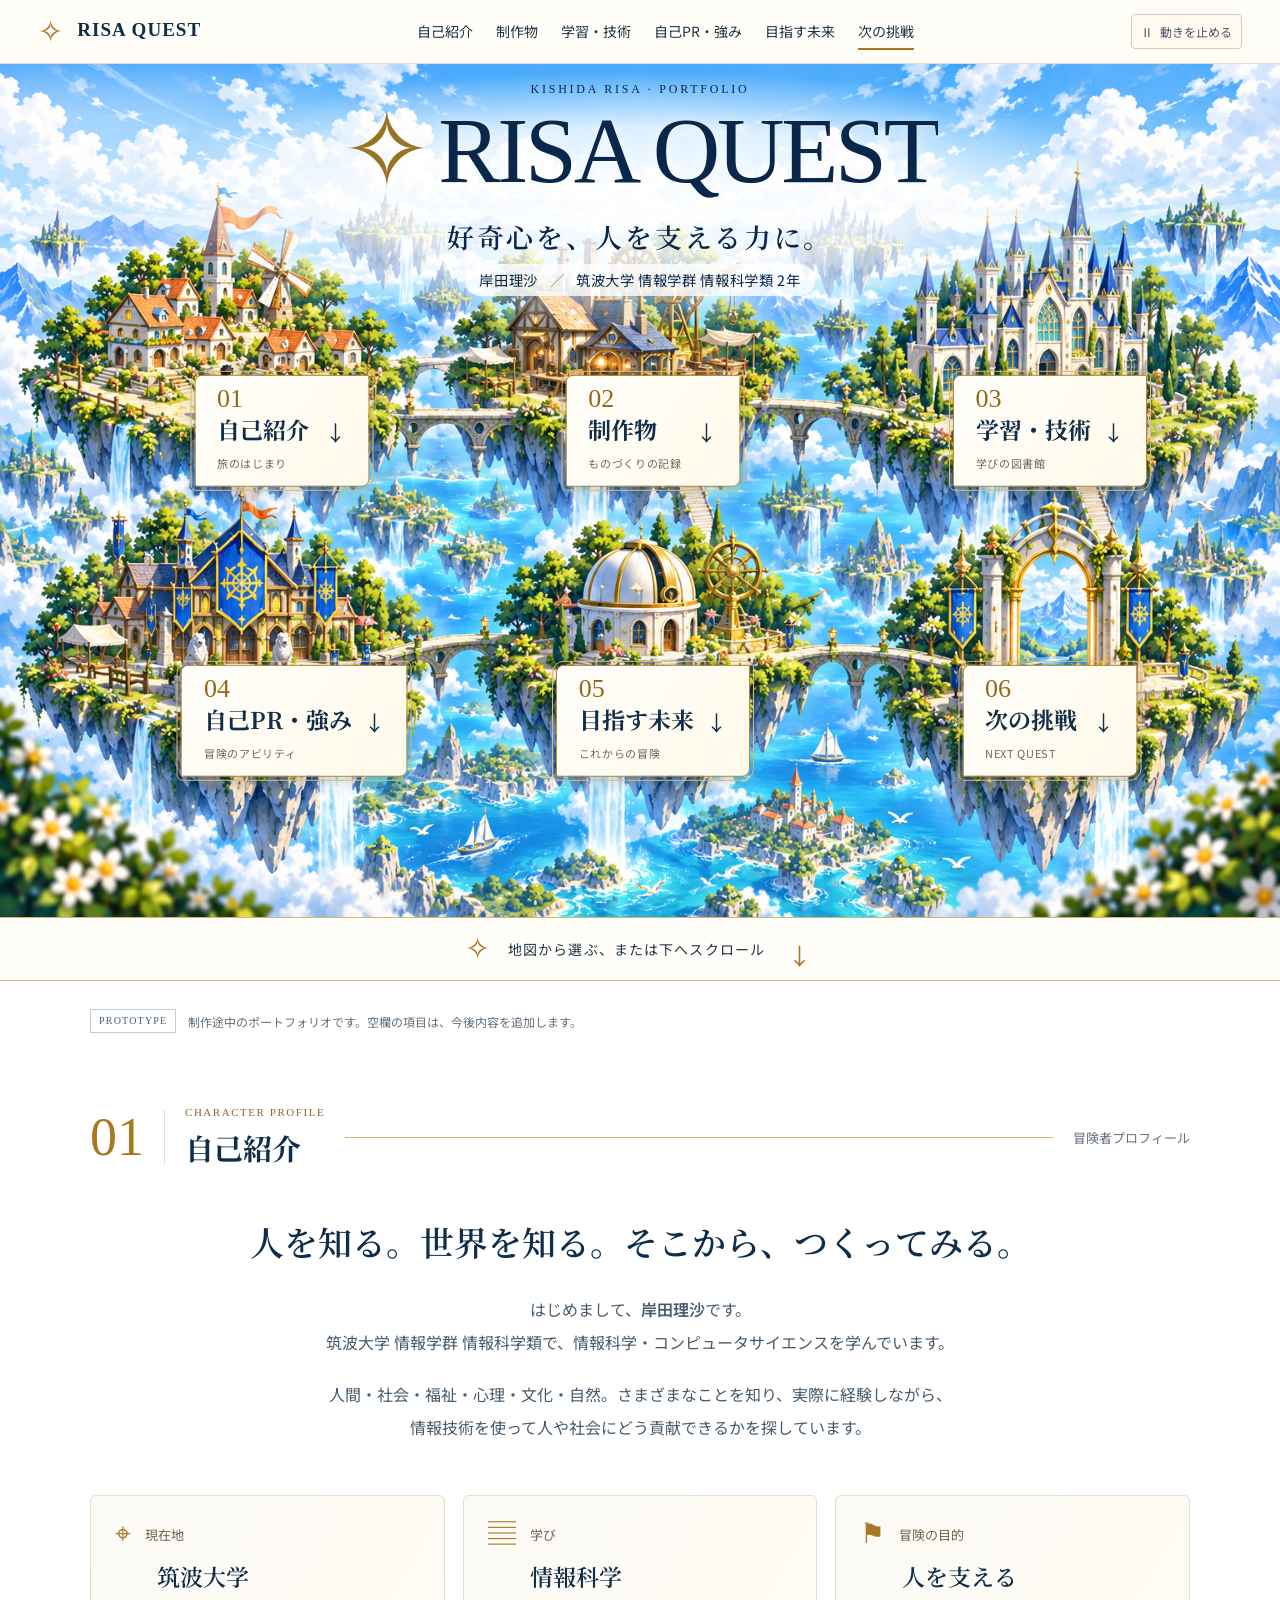
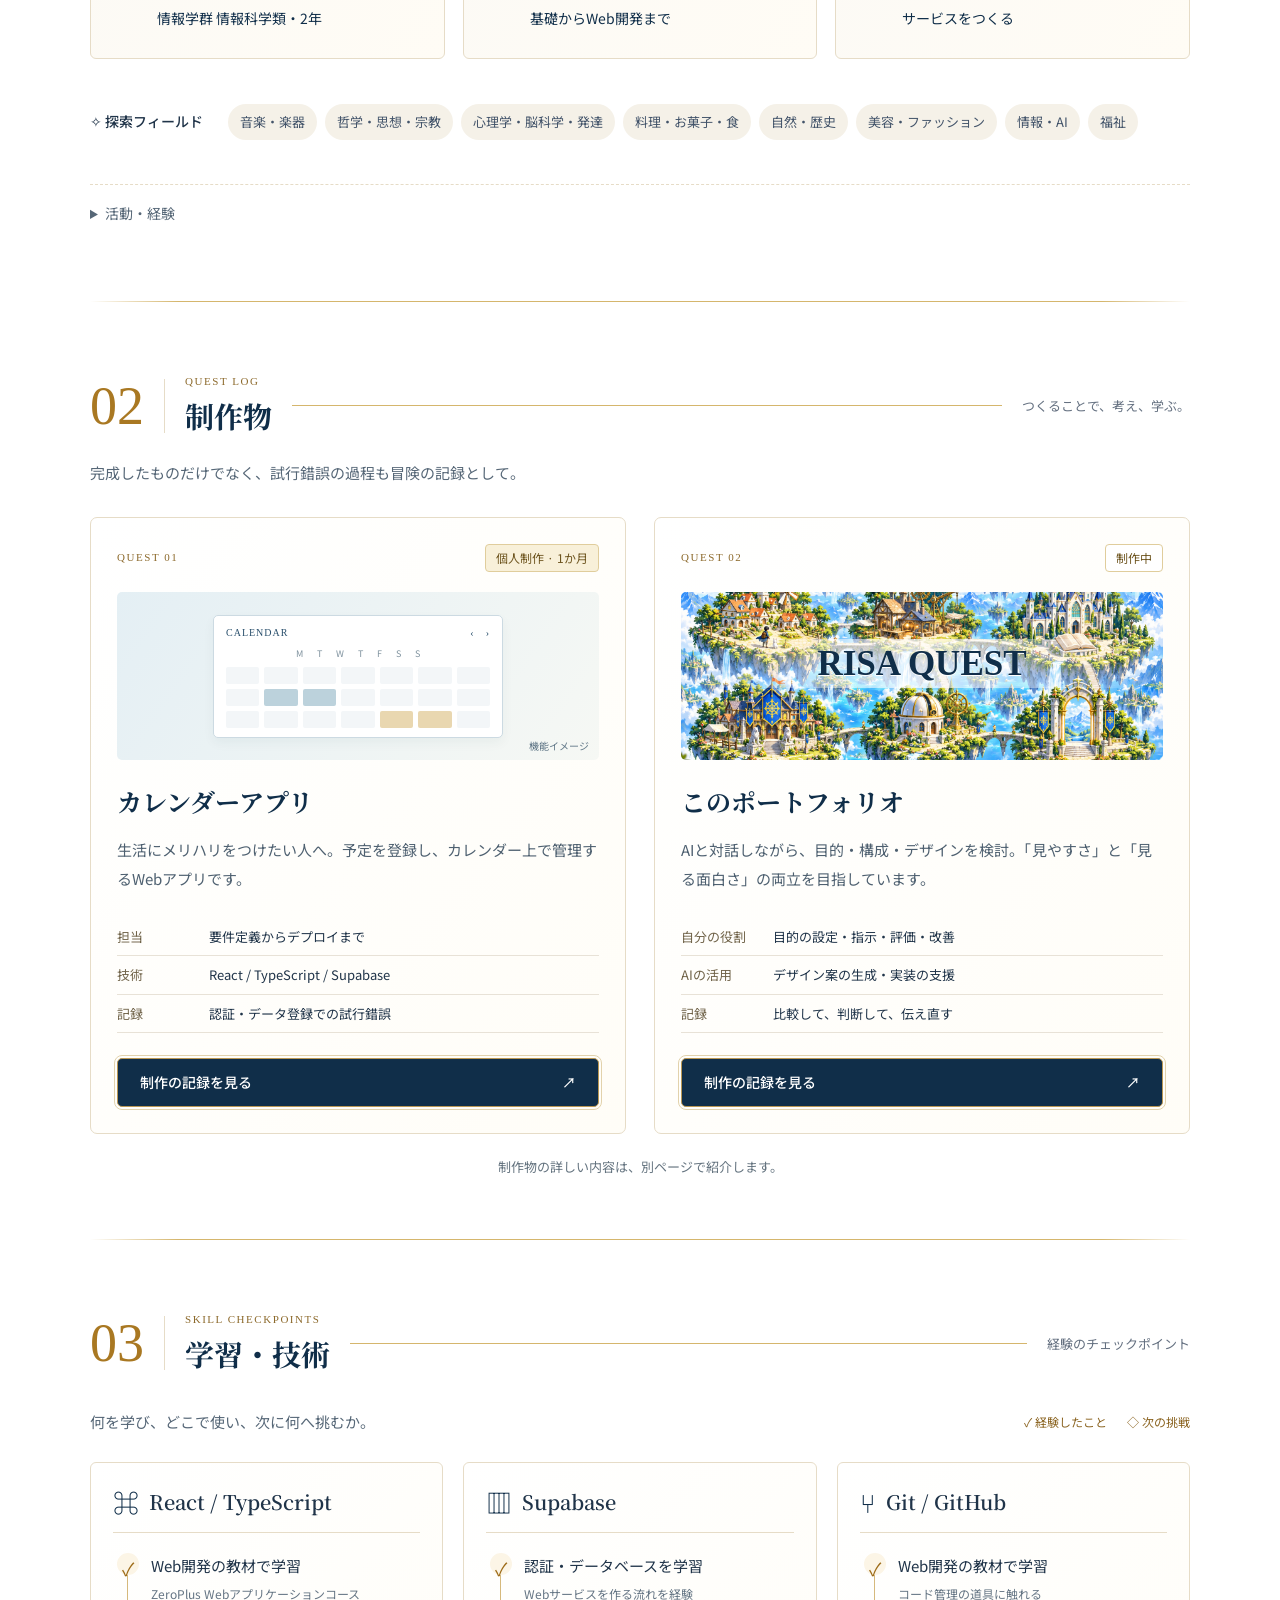
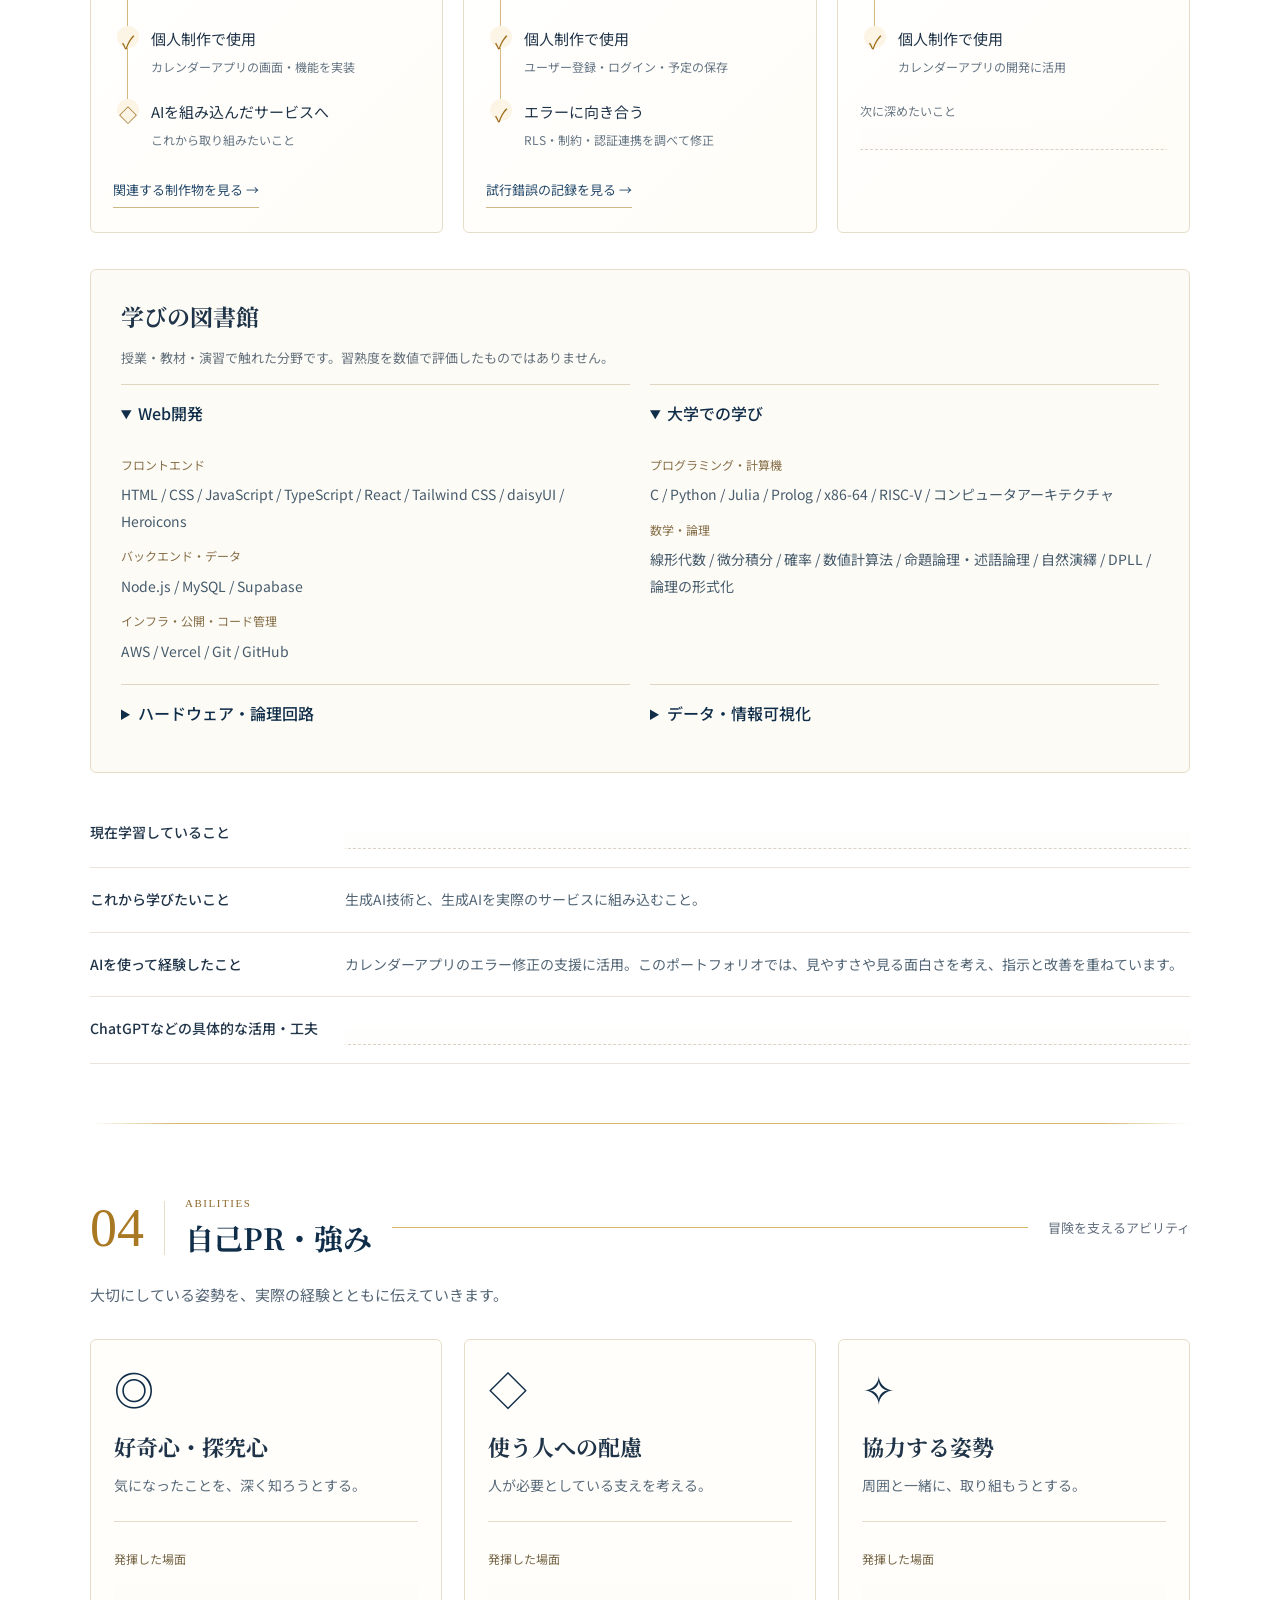
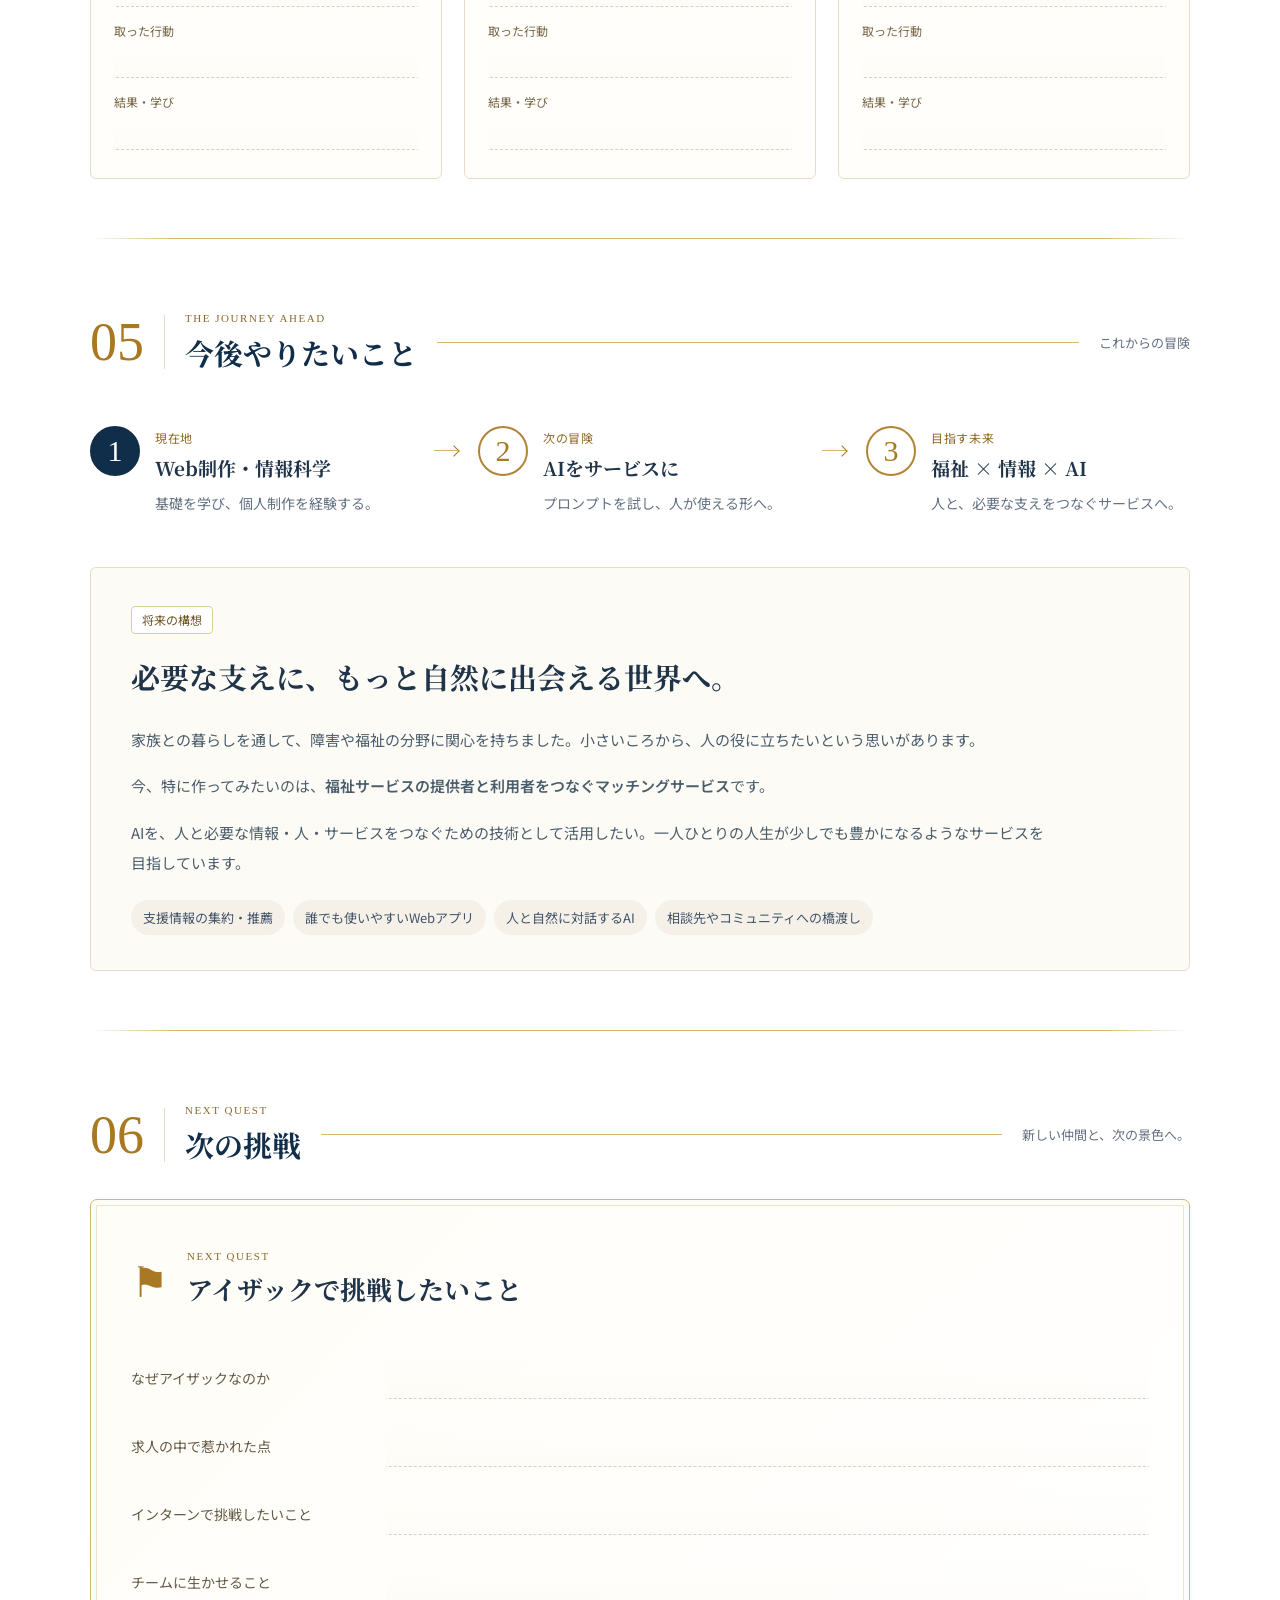
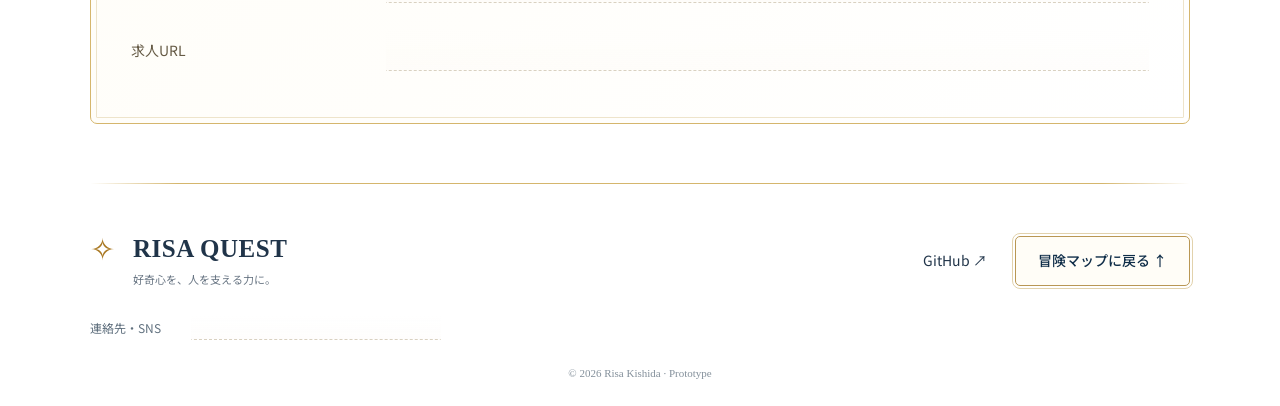
==== index.html @ e8aea366 "Build RISA QUEST portfolio prototype" ====
<!doctype html><html lang="ja"><head><meta charset="utf-8"><meta name="viewport" content="width=device-width,initial-scale=1"><title>岸田理沙 — 好奇心を、人を支える力に。 | RISA QUEST</title><meta name="description" content="筑波大学情報学群情報科学類2年・岸田理沙の制作と学びの記録。好奇心を、人を支える力に。"><meta name="theme-color" content="#102e49"><meta property="og:title" content="岸田理沙 — 好奇心を、人を支える力に。 | RISA QUEST"><meta property="og:description" content="筑波大学で情報科学を学ぶ岸田理沙のポートフォリオ。福祉 × 情報 × AIの未来へ。"><meta property="og:type" content="website"><link rel="icon" href="data:image/svg+xml,%3Csvg xmlns='http://www.w3.org/2000/svg' viewBox='0 0 40 40'%3E%3Crect width='40' height='40' rx='9' fill='%23102e49'/%3E%3Cpath d='M20 3 24 16 37 20 24 24 20 37 16 24 3 20 16 16Z' fill='%23dfb965'/%3E%3C/svg%3E"><link rel="preload" as="image" href="adventure-map.png" fetchpriority="high"><link rel="stylesheet" href="style.css"><script src="script.js" defer></script></head><body><a class="skip-link" href="#about">本文へスキップ</a><header class="site-header"><a class="small-brand" href="#top"><span aria-hidden="true">✧</span> RISA QUEST</a><nav class="desktop-nav" aria-label="セクション"><a href="#about">自己紹介</a><a href="#works">制作物</a><a href="#skills">学習・技術</a><a href="#strengths">自己PR・強み</a><a href="#future">目指す未来</a><a href="#next">次の挑戦</a></nav><div class="header-actions"><button class="motion-toggle" type="button" aria-pressed="false" aria-label="アニメーションを停止する"><span aria-hidden="true">Ⅱ</span><span class="motion-label">動きを止める</span></button><button class="menu-toggle" type="button" aria-expanded="false" aria-controls="mobile-nav">メニュー ☰</button></div><nav id="mobile-nav" class="mobile-nav" aria-label="モバイルナビゲーション" hidden><a href="#about">自己紹介</a><a href="#works">制作物</a><a href="#skills">学習・技術</a><a href="#strengths">自己PR・強み</a><a href="#future">目指す未来</a><a href="#next">次の挑戦</a></nav></header><main><section class="map-hero" id="top" aria-labelledby="site-title"><div class="world-scene"><img class="map-image" src="adventure-map.png" width="1536" height="1024" alt="村、工房、図書館、ギルド、天文台、未来への門を橋がつなぐ昼の冒険マップ" fetchpriority="high"><div class="sky-motion" aria-hidden="true"><span></span><span></span></div><div class="water-effects" aria-hidden="true"><i class="water water-1"></i><i class="water water-2"></i><i class="water water-3"></i><i class="water water-4"></i><i class="water water-5"></i><i class="water water-6"></i></div><div class="hero-title"><p class="hero-kicker">KISHIDA RISA · PORTFOLIO</p><h1 id="site-title"><span class="logo-compass" aria-hidden="true">✧</span><span class="logo-word">RISA QUEST</span></h1><p class="tagline">好奇心を、人を支える力に。</p><p class="hero-profile">岸田理沙 <span>／</span> 筑波大学 情報学群 情報科学類 2年</p></div><nav class="map-destinations" aria-label="冒険マップ：各地点から同じページ内の紹介へ移動"><a class="destination destination-1" href="#about"><span class="destination-number">01</span><span class="destination-title">自己紹介</span><span class="destination-arrow" aria-hidden="true">↓</span><span class="destination-sub">旅のはじまり</span></a><a class="destination destination-2" href="#works"><span class="destination-number">02</span><span class="destination-title">制作物</span><span class="destination-arrow" aria-hidden="true">↓</span><span class="destination-sub">ものづくりの記録</span></a><a class="destination destination-3" href="#skills"><span class="destination-number">03</span><span class="destination-title">学習・技術</span><span class="destination-arrow" aria-hidden="true">↓</span><span class="destination-sub">学びの図書館</span></a><a class="destination destination-4" href="#strengths"><span class="destination-number">04</span><span class="destination-title">自己PR・強み</span><span class="destination-arrow" aria-hidden="true">↓</span><span class="destination-sub">冒険のアビリティ</span></a><a class="destination destination-5" href="#future"><span class="destination-number">05</span><span class="destination-title">目指す未来</span><span class="destination-arrow" aria-hidden="true">↓</span><span class="destination-sub">これからの冒険</span></a><a class="destination destination-6" href="#next"><span class="destination-number">06</span><span class="destination-title">次の挑戦</span><span class="destination-arrow" aria-hidden="true">↓</span><span class="destination-sub">NEXT QUEST</span></a></nav></div><div class="map-caption"><span aria-hidden="true">✧</span><p>地図から選ぶ、または下へスクロール</p><a href="#about" aria-label="自己紹介へ">↓</a></div></section><div class="draft-note"><span>PROTOTYPE</span>制作途中のポートフォリオです。空欄の項目は、今後内容を追加します。</div><section class="chapter" id="about" aria-labelledby="about-title"><div class="chapter-heading reveal"><span class="chapter-number">01</span><div><p class="eyebrow">CHARACTER PROFILE</p><h2 id="about-title">自己紹介</h2></div><span class="chapter-subtitle">冒険者プロフィール</span></div><div class="profile-intro reveal"><p class="section-lead">人を知る。世界を知る。<br class="mobile-break">そこから、つくってみる。</p><p>はじめまして、<strong>岸田理沙</strong>です。<br>筑波大学 情報学群 情報科学類で、情報科学・コンピュータサイエンスを学んでいます。</p><p>人間・社会・福祉・心理・文化・自然。さまざまなことを知り、実際に経験しながら、<br class="desktop-break">情報技術を使って人や社会にどう貢献できるかを探しています。</p></div><dl class="profile-stats stagger"><div class="reveal"><dt><span aria-hidden="true">⌖</span>現在地</dt><dd>筑波大学<br><small>情報学群 情報科学類・2年</small></dd></div><div class="reveal"><dt><span aria-hidden="true">▤</span>学び</dt><dd>情報科学<br><small>基礎からWeb開発まで</small></dd></div><div class="reveal"><dt><span aria-hidden="true">⚑</span>冒険の目的</dt><dd>人を支える<br><small>サービスをつくる</small></dd></div></dl><div class="interest-field reveal"><h3>✧ 探索フィールド</h3><div class="tags"><span>音楽・楽器</span><span>哲学・思想・宗教</span><span>心理学・脳科学・発達</span><span>料理・お菓子・食</span><span>自然・歴史</span><span>美容・ファッション</span><span>情報・AI</span><span>福祉</span></div></div><details class="additional-fields reveal"><summary>活動・経験</summary><div class="blank " role="note" aria-label="活動・経験：未記入"></div></details></section><section class="chapter" id="works" aria-labelledby="works-title"><div class="chapter-heading reveal"><span class="chapter-number">02</span><div><p class="eyebrow">QUEST LOG</p><h2 id="works-title">制作物</h2></div><span class="chapter-subtitle">つくることで、考え、学ぶ。</span></div><p class="chapter-description reveal">完成したものだけでなく、試行錯誤の過程も冒険の記録として。</p><div class="project-grid stagger"><article class="quest-card reveal"><div class="quest-card-top"><span class="eyebrow">QUEST 01</span><span class="badge">個人制作 · 1か月</span></div><div class="project-visual calendar-visual" aria-label="カレンダー機能のイメージ。実際の画面ではありません"><div class="calendar-mini" aria-hidden="true"><div class="calendar-mini-head"><span>CALENDAR</span><span>‹　›</span></div><div class="calendar-days">M　 T　 W　 T　 F　 S　 S</div><div class="calendar-grid"><i class=""></i><i class=""></i><i class=""></i><i class=""></i><i class=""></i><i class=""></i><i class=""></i><i class=""></i><i class="event"></i><i class="event"></i><i class=""></i><i class=""></i><i class=""></i><i class=""></i><i class=""></i><i class=""></i><i class=""></i><i class=""></i><i class="event"></i><i class="event"></i><i class=""></i></div></div><span class="visual-caption">機能イメージ</span></div><h3>カレンダーアプリ</h3><p>生活にメリハリをつけたい人へ。予定を登録し、カレンダー上で管理するWebアプリです。</p><dl class="project-facts"><div><dt>担当</dt><dd>要件定義からデプロイまで</dd></div><div><dt>技術</dt><dd>React / TypeScript / Supabase</dd></div><div><dt>記録</dt><dd>認証・データ登録での試行錯誤</dd></div></dl><a class="button" href="calendar.html">制作の記録を見る <span>↗</span></a></article><article class="quest-card reveal"><div class="quest-card-top"><span class="eyebrow">QUEST 02</span><span class="badge outline">制作中</span></div><div class="project-visual portfolio-visual"><img src="adventure-map.png" width="1536" height="1024" alt="このポートフォリオの冒険マップ" loading="lazy"><span>RISA QUEST</span></div><h3>このポートフォリオ</h3><p>AIと対話しながら、目的・構成・デザインを検討。「見やすさ」と「見る面白さ」の両立を目指しています。</p><dl class="project-facts"><div><dt>自分の役割</dt><dd>目的の設定・指示・評価・改善</dd></div><div><dt>AIの活用</dt><dd>デザイン案の生成・実装の支援</dd></div><div><dt>記録</dt><dd>比較して、判断して、伝え直す</dd></div></dl><a class="button" href="portfolio.html">制作の記録を見る <span>↗</span></a></article></div><p class="section-note reveal">制作物の詳しい内容は、別ページで紹介します。</p></section><section class="chapter" id="skills" aria-labelledby="skills-title"><div class="chapter-heading reveal"><span class="chapter-number">03</span><div><p class="eyebrow">SKILL CHECKPOINTS</p><h2 id="skills-title">学習・技術</h2></div><span class="chapter-subtitle">経験のチェックポイント</span></div><div class="skill-description reveal"><p>何を学び、どこで使い、次に何へ挑むか。</p><p class="checkpoint-legend"><span>✓ 経験したこと</span><span>◇ 次の挑戦</span></p></div><div class="skill-grid stagger"><article class="skill-card reveal"><div class="skill-card-heading"><span class="skill-emblem" aria-hidden="true">⌘</span><h3>React / TypeScript</h3></div><ol class="checkpoints"><li class="completed"><span class="check-symbol">✓</span><div>Web開発の教材で学習<small>ZeroPlus Webアプリケーションコース</small></div></li><li class="completed"><span class="check-symbol">✓</span><div>個人制作で使用<small>カレンダーアプリの画面・機能を実装</small></div></li><li class="upcoming"><span class="check-symbol">◇</span><div>AIを組み込んだサービスへ<small>これから取り組みたいこと</small></div></li></ol><a class="inline-link" href="calendar.html">関連する制作物を見る →</a></article><article class="skill-card reveal"><div class="skill-card-heading"><span class="skill-emblem" aria-hidden="true">▥</span><h3>Supabase</h3></div><ol class="checkpoints"><li class="completed"><span class="check-symbol">✓</span><div>認証・データベースを学習<small>Webサービスを作る流れを経験</small></div></li><li class="completed"><span class="check-symbol">✓</span><div>個人制作で使用<small>ユーザー登録・ログイン・予定の保存</small></div></li><li class="completed"><span class="check-symbol">✓</span><div>エラーに向き合う<small>RLS・制約・認証連携を調べて修正</small></div></li></ol><a class="inline-link" href="calendar.html#troubleshooting">試行錯誤の記録を見る →</a></article><article class="skill-card reveal"><div class="skill-card-heading"><span class="skill-emblem" aria-hidden="true">⑂</span><h3>Git / GitHub</h3></div><ol class="checkpoints"><li class="completed"><span class="check-symbol">✓</span><div>Web開発の教材で学習<small>コード管理の道具に触れる</small></div></li><li class="completed"><span class="check-symbol">✓</span><div>個人制作で使用<small>カレンダーアプリの開発に活用</small></div></li></ol><dl class="compact-empty"><div><dt>次に深めたいこと</dt><dd><div class="blank " role="note" aria-label="次に深めたいこと：未記入"></div></dd></div></dl></article></div><div class="learning-catalog reveal"><h3>学びの図書館</h3><p>授業・教材・演習で触れた分野です。習熟度を数値で評価したものではありません。</p><div class="catalog-grid"><details open><summary>Web開発</summary><dl><dt>フロントエンド</dt><dd>HTML / CSS / JavaScript / TypeScript / React / Tailwind CSS / daisyUI / Heroicons</dd><dt>バックエンド・データ</dt><dd>Node.js / MySQL / Supabase</dd><dt>インフラ・公開・コード管理</dt><dd>AWS / Vercel / Git / GitHub</dd></dl></details><details open><summary>大学での学び</summary><dl><dt>プログラミング・計算機</dt><dd>C / Python / Julia / Prolog / x86-64 / RISC-V / コンピュータアーキテクチャ</dd><dt>数学・論理</dt><dd>線形代数 / 微分積分 / 確率 / 数値計算法 / 命題論理・述語論理 / 自然演繹 / DPLL / 論理の形式化</dd></dl></details><details><summary>ハードウェア・論理回路</summary><p>Vivado・Verilog HDLを使い、全加算器、Dフリップフロップ、シフトレジスタ、チャタリング検出、7セグメントディスプレイ、センサデータ表示などを学習。RISC-V・Verilatorの演習にも取り組みました。</p></details><details><summary>データ・情報可視化</summary><p>データの尺度水準、多変量データの可視化、グラフや図による情報表現を学びました。</p></details></div></div><div class="learning-now reveal"><dl><div><dt>現在学習していること</dt><dd><div class="blank " role="note" aria-label="現在学習していること：未記入"></div></dd></div><div><dt>これから学びたいこと</dt><dd>生成AI技術と、生成AIを実際のサービスに組み込むこと。</dd></div><div><dt>AIを使って経験したこと</dt><dd>カレンダーアプリのエラー修正の支援に活用。このポートフォリオでは、見やすさや見る面白さを考え、指示と改善を重ねています。</dd></div><div><dt>ChatGPTなどの具体的な活用・工夫</dt><dd><div class="blank " role="note" aria-label="ChatGPTなどの具体的な活用・工夫：未記入"></div></dd></div></dl></div></section><section class="chapter" id="strengths" aria-labelledby="strengths-title"><div class="chapter-heading reveal"><span class="chapter-number">04</span><div><p class="eyebrow">ABILITIES</p><h2 id="strengths-title">自己PR・強み</h2></div><span class="chapter-subtitle">冒険を支えるアビリティ</span></div><p class="chapter-description reveal">大切にしている姿勢を、実際の経験とともに伝えていきます。</p><div class="ability-grid stagger"><article class="ability-card reveal"><span class="ability-icon" aria-hidden="true">◎</span><h3>好奇心・探究心</h3><p>気になったことを、深く知ろうとする。</p><dl class="evidence-fields"><div><dt>発揮した場面</dt><dd><div class="blank " role="note" aria-label="発揮した場面：未記入"></div></dd></div><div><dt>取った行動</dt><dd><div class="blank " role="note" aria-label="取った行動：未記入"></div></dd></div><div><dt>結果・学び</dt><dd><div class="blank " role="note" aria-label="結果・学び：未記入"></div></dd></div></dl></article><article class="ability-card reveal"><span class="ability-icon" aria-hidden="true">◇</span><h3>使う人への配慮</h3><p>人が必要としている支えを考える。</p><dl class="evidence-fields"><div><dt>発揮した場面</dt><dd><div class="blank " role="note" aria-label="発揮した場面：未記入"></div></dd></div><div><dt>取った行動</dt><dd><div class="blank " role="note" aria-label="取った行動：未記入"></div></dd></div><div><dt>結果・学び</dt><dd><div class="blank " role="note" aria-label="結果・学び：未記入"></div></dd></div></dl></article><article class="ability-card reveal"><span class="ability-icon" aria-hidden="true">✧</span><h3>協力する姿勢</h3><p>周囲と一緒に、取り組もうとする。</p><dl class="evidence-fields"><div><dt>発揮した場面</dt><dd><div class="blank " role="note" aria-label="発揮した場面：未記入"></div></dd></div><div><dt>取った行動</dt><dd><div class="blank " role="note" aria-label="取った行動：未記入"></div></dd></div><div><dt>結果・学び</dt><dd><div class="blank " role="note" aria-label="結果・学び：未記入"></div></dd></div></dl></article></div></section><section class="chapter" id="future" aria-labelledby="future-title"><div class="chapter-heading reveal"><span class="chapter-number">05</span><div><p class="eyebrow">THE JOURNEY AHEAD</p><h2 id="future-title">今後やりたいこと</h2></div><span class="chapter-subtitle">これからの冒険</span></div><div class="journey-route reveal"><article><span class="route-marker current">1</span><div><p class="route-label">現在地</p><h3>Web制作・情報科学</h3><p>基礎を学び、個人制作を経験する。</p></div></article><span class="route-connector" aria-hidden="true"></span><article><span class="route-marker ">2</span><div><p class="route-label">次の冒険</p><h3>AIをサービスに</h3><p>プロンプトを試し、人が使える形へ。</p></div></article><span class="route-connector" aria-hidden="true"></span><article><span class="route-marker ">3</span><div><p class="route-label">目指す未来</p><h3>福祉 × 情報 × AI</h3><p>人と、必要な支えをつなぐサービスへ。</p></div></article></div><div class="future-message reveal"><span class="badge outline">将来の構想</span><h3>必要な支えに、<br class="mobile-break">もっと自然に出会える世界へ。</h3><p>家族との暮らしを通して、障害や福祉の分野に関心を持ちました。小さいころから、人の役に立ちたいという思いがあります。</p><p>今、特に作ってみたいのは、<strong>福祉サービスの提供者と利用者をつなぐマッチングサービス</strong>です。</p><p>AIを、人と必要な情報・人・サービスをつなぐための技術として活用したい。一人ひとりの人生が少しでも豊かになるようなサービスを目指しています。</p><div class="tags"><span>支援情報の集約・推薦</span><span>誰でも使いやすいWebアプリ</span><span>人と自然に対話するAI</span><span>相談先やコミュニティへの橋渡し</span></div></div></section><section class="chapter" id="next" aria-labelledby="next-title"><div class="chapter-heading reveal"><span class="chapter-number">06</span><div><p class="eyebrow">NEXT QUEST</p><h2 id="next-title">次の挑戦</h2></div><span class="chapter-subtitle">新しい仲間と、次の景色へ。</span></div><div class="quest-letter reveal"><div class="quest-letter-head"><span aria-hidden="true">⚑</span><div><p class="eyebrow">NEXT QUEST</p><h3>アイザックで挑戦したいこと</h3></div></div><dl class="quest-fields"><div><dt>なぜアイザックなのか</dt><dd><div class="blank " role="note" aria-label="なぜアイザックなのか：未記入"></div></dd></div><div><dt>求人の中で惹かれた点</dt><dd><div class="blank " role="note" aria-label="求人の中で惹かれた点：未記入"></div></dd></div><div><dt>インターンで挑戦したいこと</dt><dd><div class="blank " role="note" aria-label="インターンで挑戦したいこと：未記入"></div></dd></div><div><dt>チームに生かせること</dt><dd><div class="blank " role="note" aria-label="チームに生かせること：未記入"></div></dd></div><div><dt>求人URL</dt><dd><div class="blank " role="note" aria-label="求人URL：未記入"></div></dd></div></dl></div></section></main><footer class="site-footer"><div class="footer-brand"><span aria-hidden="true">✧</span><strong>RISA QUEST</strong><p>好奇心を、人を支える力に。</p></div><div class="footer-links"><a href="https://github.com/risa-zp" target="_blank" rel="noopener noreferrer">GitHub ↗</a><a class="button light" href="#top">冒険マップに戻る ↑</a></div><dl class="footer-contact"><div><dt>連絡先・SNS</dt><dd><div class="blank " role="note" aria-label="連絡先・SNS：未記入"></div></dd></div></dl><p class="copyright">© 2026 Risa Kishida · Prototype</p></footer><a class="back-map" href="#top" aria-label="冒険マップに戻る"><span aria-hidden="true">✧</span>MAP ↑</a></body></html>
---- style.css ----
@import url('https://fonts.googleapis.com/css2?family=Noto+Sans+JP:wght@400;500;600;700&family=Noto+Serif+JP:wght@500;600;700&display=swap');
:root{--navy:#102e49;--gold:#a97822;--gold-light:#d5b66d;--paper:#fffdf7;--ink:#203449;--muted:#566777;--line:#e6dcc7;--serif:'Noto Serif JP','Yu Mincho',serif;--sans:'Noto Sans JP','Yu Gothic',sans-serif}*{box-sizing:border-box}html{scroll-behavior:smooth;scroll-padding-top:90px}body{margin:0;background:#fff;color:var(--ink);font:16px/1.95 var(--sans);overflow-wrap:anywhere}a{color:inherit;text-decoration:none}button{font:inherit;cursor:pointer}a,button{-webkit-tap-highlight-color:transparent}a:focus-visible,button:focus-visible,summary:focus-visible{outline:3px solid #c58018;outline-offset:5px}h1,h2,h3,h4,p,dl{margin-top:0}h1,h2,h3{font-family:var(--serif);line-height:1.5}p{margin-bottom:1.1em}img{display:block;max-width:100%}strong{font-weight:600}.skip-link{position:fixed;top:-90px;left:12px;z-index:100;background:white;padding:12px;border:1px solid var(--gold)}.skip-link:focus{top:10px}.site-header{position:sticky;top:0;z-index:40;min-height:64px;padding:10px 3%;display:flex;align-items:center;gap:20px;justify-content:space-between;background:#fffdf7f2;border-bottom:1px solid #cbb47b6b;backdrop-filter:blur(12px)}.small-brand{font:600 19px Georgia,serif;letter-spacing:.055em;white-space:nowrap;color:var(--navy)}.small-brand>span{font:30px/1 Georgia,serif;color:var(--gold);vertical-align:middle;margin-right:7px}.desktop-nav{display:flex;gap:23px;font-size:14px;align-items:center}.desktop-nav a{position:relative;padding:5px 0;white-space:nowrap}.desktop-nav a::after{content:'';position:absolute;bottom:0;left:0;right:0;height:2px;background:var(--gold);transform:scaleX(0);transition:transform .25s}.desktop-nav a:hover::after,.desktop-nav a[aria-current=location]::after{transform:scaleX(1)}.header-actions{display:flex;align-items:center;gap:12px}.motion-toggle{border:1px solid #d6cbb6;background:#fffaf0;color:#425469;border-radius:4px;padding:5px 9px;font-size:12px;display:flex;align-items:center;gap:7px;white-space:nowrap}.motion-toggle[aria-pressed=true]{background:#e9edf0}.menu-toggle{display:none}.mobile-nav[hidden]{display:none}.mobile-nav{display:grid;grid-template-columns:1fr 1fr;gap:8px;position:absolute;top:100%;left:0;right:0;background:#fffdf7;padding:20px 5%;border-bottom:1px solid var(--gold-light);box-shadow:0 10px 20px #13293d12}.mobile-nav a{font-size:14px;padding:10px;border:1px solid var(--line)}
.map-hero{background:#d6effb}.world-scene{position:relative;width:100%;max-width:1800px;margin:auto;aspect-ratio:1.5;overflow:hidden;isolation:isolate}.map-image{width:100%;height:100%;object-fit:cover}.hero-title{position:absolute;top:1%;left:10%;right:10%;text-align:center;color:#09274a;z-index:5;background:radial-gradient(ellipse,#ffffffed 10%,#ffffffc2 40%,#ffffff00 72%);padding:8px 0 30px}.hero-kicker{font:12px/1.4 Georgia,serif;letter-spacing:.23em;margin-bottom:0}.hero-title h1{font:500 clamp(45px,7.3vw,124px)/1.03 Georgia,serif;letter-spacing:-.035em;display:flex;justify-content:center;align-items:center;margin:0;text-shadow:0 1px #fff,0 3px 16px #ffffffc9;white-space:nowrap}.logo-word{position:relative;display:inline-block;animation:logo-reveal 1.1s cubic-bezier(.2,.7,.2,1) both}.logo-word::after{content:'';position:absolute;inset:0;background:linear-gradient(100deg,transparent 35%,#ffe7a77a 50%,transparent 65%);mix-blend-mode:overlay;transform:translateX(-130%);animation:logo-glint 1.2s .75s both;pointer-events:none}.logo-compass{font-size:1.15em;line-height:1;color:#987324;margin-right:9px;text-shadow:1px 1px #fff}.tagline{font-family:var(--serif);font-size:clamp(16px,2.1vw,32px);font-weight:600;letter-spacing:.1em;line-height:1.6;margin:10px 0 6px}.hero-profile{font-size:clamp(12px,1.12vw,17px);letter-spacing:.045em;margin:0}.hero-profile>span{color:var(--gold);margin:0 8px}.sky-motion{position:absolute;inset:0 0 78%;pointer-events:none;z-index:1;overflow:hidden}.sky-motion span{position:absolute;left:-30%;width:75%;height:100%;opacity:.3;filter:blur(9px);background:radial-gradient(ellipse at 40% 35%,#fff 0%,#ffffffcf 20%,transparent 62%);animation:cloud-drift 45s linear infinite}.sky-motion span:nth-child(2){animation-duration:65s;animation-delay:-25s;width:85%;opacity:.25;top:10%}.water-effects{position:absolute;inset:0;pointer-events:none;z-index:2}.water{position:absolute;overflow:hidden;mix-blend-mode:screen;opacity:.65;mask-image:linear-gradient(transparent,#000 20%,#000 75%,transparent);filter:blur(1px)}.water::after{content:'';position:absolute;inset:-100% 0;background:repeating-linear-gradient(174deg,transparent 0 11px,#ffffff73 13px,#d6fbff80 16px,transparent 22px);animation:water-flow 2.2s linear infinite}.water-1{left:18%;top:43%;width:2.1%;height:11%}.water-2{left:44.5%;top:43.5%;width:2.6%;height:13%}.water-3{left:77%;top:47%;width:2.5%;height:10%}.water-4{left:24.7%;top:79%;width:2%;height:11%}.water-5{left:46.3%;top:76%;width:2.2%;height:15%}.water-6{left:86.5%;top:81%;width:2%;height:10%}.water:nth-child(even)::after{animation-delay:-1s}.destination{position:absolute;z-index:6;transform:translate(-50%,-50%);background:linear-gradient(125deg,#fffefa,#fff9e9);border:1px solid #b68932;outline:1px solid #dabb76;outline-offset:3px;border-radius:8px 2px 8px 2px;box-shadow:0 5px 18px #102d4033;padding:10px 22px 12px;min-width:175px;display:grid;grid-template-columns:1fr auto;column-gap:12px;color:var(--navy);transition:box-shadow .25s,translate .25s,background .25s}.destination-number{font:26px/1 Georgia,serif;color:#946817;grid-column:1/-1}.destination-title{font-family:var(--serif);font-weight:700;font-size:clamp(17px,1.8vw,28px);line-height:1.5;white-space:nowrap}.destination-arrow{font-size:21px;align-self:center}.destination-sub{grid-column:1/-1;font-size:11px;color:#6f685a;letter-spacing:.06em}.destination:hover,.destination:focus-visible{translate:0 -5px;background:#fff;box-shadow:0 0 0 4px #e7c36c5c,0 10px 26px #132f4359}.destination-1{left:22%;top:43%}.destination-2{left:51%;top:43%}.destination-3{left:82%;top:43%}.destination-4{left:23%;top:77%}.destination-5{left:51%;top:77%}.destination-6{left:82%;top:77%}.map-caption{position:relative;display:flex;align-items:center;justify-content:center;gap:18px;background:#fffdf7;border-top:1px solid var(--gold-light);border-bottom:1px solid var(--gold-light);padding:15px 20px}.map-caption>span{font:30px/1 Georgia,serif;color:var(--gold)}.map-caption p{margin:0;font-size:14px;letter-spacing:.08em}.map-caption a{display:grid;place-items:center;width:32px;height:32px;color:var(--gold);font-size:23px;animation:scroll-hint 2.5s ease-in-out infinite}.draft-note{max-width:1150px;padding:28px 25px 0;margin:auto;color:#61717e;font-size:12px;display:flex;align-items:center;gap:12px}.draft-note>span{font:10px/1.4 Georgia,serif;letter-spacing:.12em;border:1px solid #c6ced2;padding:4px 8px;color:#476073}
.chapter{max-width:1150px;margin:auto;padding:72px 25px 60px;position:relative}.chapter::after{content:'';position:absolute;left:25px;right:25px;bottom:0;height:1px;background:linear-gradient(90deg,transparent,var(--gold-light) 8%,var(--gold-light) 92%,transparent)}.chapter-heading{display:flex;align-items:center;gap:20px;margin-bottom:32px;position:relative}.chapter-heading::after{content:'';height:1px;flex:1;min-width:20px;background:var(--gold-light);transform-origin:left;transition:transform .7s .15s}.chapter-number{font:54px/1 Georgia,serif;color:var(--gold);border-right:1px solid var(--line);padding-right:20px}.eyebrow{font:11px/1.4 Georgia,serif;letter-spacing:.14em;color:#8c692b;margin-bottom:5px}.chapter-heading h2{font-size:29px;margin:0;color:var(--navy);font-weight:700}.chapter-subtitle{font-size:13px;color:#647080;order:3;white-space:nowrap}.chapter-description{font-size:15px;color:var(--muted);margin:-12px 0 30px}.section-lead{font:600 clamp(22px,2.65vw,34px)/1.7 var(--serif);color:var(--navy);margin-bottom:22px}.profile-intro{text-align:center;padding:12px 0 18px}.profile-intro>p:not(.section-lead){font-size:16px;line-height:2.1;color:#465b6d}.profile-stats{display:grid;grid-template-columns:repeat(3,1fr);gap:18px;margin:15px 0 30px}.profile-stats>div{background:linear-gradient(120deg,#fcfaf5,#fffcf5);border:1px solid var(--line);border-radius:6px;padding:24px}.profile-stats dt{font-size:13px;color:#6f664f;display:flex;gap:14px;align-items:center}.profile-stats dt>span{font:28px/1 Georgia,serif;color:var(--gold)}.profile-stats dd{margin:10px 0 0 42px;font:600 23px/1.65 var(--serif);color:var(--navy)}.profile-stats small{font:400 14px/1.7 var(--sans)}.interest-field{display:flex;gap:25px;align-items:flex-start;padding:15px 0}.interest-field h3{font:500 14px/1.8 var(--sans);white-space:nowrap;margin-top:5px}.tags{display:flex;flex-wrap:wrap;gap:8px}.tags span{background:#f5f1e8;padding:5px 12px;border-radius:30px;font-size:13px;color:#43546a}.additional-fields{border-top:1px dashed var(--line);margin-top:20px}.additional-fields summary{padding:15px 0;font-size:14px;cursor:pointer;color:var(--muted)}.blank{min-height:40px;border-bottom:1px dashed #d9d1c1;margin:0;background:linear-gradient(0deg,#faf8f43b,transparent);border-radius:1px}.blank::after{content:'\00a0';visibility:hidden}.project-grid{display:grid;grid-template-columns:1fr 1fr;gap:28px}.quest-card{border:1px solid var(--line);border-radius:7px;padding:26px;background:linear-gradient(130deg,#fff,#fffdf7);display:flex;flex-direction:column;position:relative;overflow:hidden}.quest-card-top{display:flex;align-items:center;justify-content:space-between;gap:10px;margin-bottom:20px}.quest-card-top .eyebrow{margin:0}.badge{display:inline-block;border:1px solid #e0cd9c;color:#6d541e;background:#f8f0d9;border-radius:4px;padding:3px 10px;font-size:12px;line-height:1.7}.badge.outline{background:#fff}.project-visual{height:168px;border-radius:5px;overflow:hidden;position:relative;margin-bottom:23px}.calendar-visual{background:linear-gradient(125deg,#e4eff4,#f6f8f4);display:grid;place-items:center;padding:13px 55px}.calendar-mini{width:100%;max-width:290px;background:white;border:1px solid #ccdae2;border-radius:5px;padding:9px 12px;box-shadow:0 5px 12px #1837480c}.calendar-mini-head{display:flex;justify-content:space-between;font:10px/1.5 Georgia,serif;letter-spacing:.1em;color:#294f6c}.calendar-days{text-align:center;color:#7f929e;font-size:9px;margin-top:5px;word-spacing:3px}.calendar-grid{display:grid;grid-template-columns:repeat(7,1fr);gap:5px;margin-top:5px}.calendar-grid i{height:17px;border-radius:2px;background:#f3f6f8}.calendar-grid i.event{background:#bcd2dc}.calendar-grid i.event:nth-child(n+18){background:#e9d7b0}.visual-caption{position:absolute;bottom:5px;right:10px;font-size:10px;color:#627888}.portfolio-visual img{width:100%;height:100%;object-fit:cover;object-position:center 52%}.portfolio-visual>span{position:absolute;left:0;right:0;top:28%;text-align:center;font:700 35px/1.4 Georgia,serif;color:var(--navy);text-shadow:0 1px 0 white,0 0 25px white;background:linear-gradient(90deg,transparent,#ffffffbd,transparent)}.quest-card h3{font-size:25px;color:var(--navy);margin-bottom:14px}.quest-card>p{font-size:15px;color:#4e6070;line-height:1.95}.project-facts{font-size:13px;margin:8px 0 25px}.project-facts>div{display:grid;grid-template-columns:80px 1fr;gap:12px;padding:6px 0;border-bottom:1px solid #e8e2d7}.project-facts dt{color:#71644a}.project-facts dd{margin:0}.button{display:inline-flex;align-items:center;justify-content:center;gap:20px;background:var(--navy);color:white;border:1px solid #b99754;outline:1px solid #e2d2ac;outline-offset:2px;border-radius:5px;min-height:48px;padding:10px 22px;font-size:14px;font-weight:500;transition:background .2s,translate .2s}.button:hover{background:#214d6b;translate:0 -2px}.button>span{margin-left:auto}.quest-card .button{margin-top:auto}.button.light{background:#fffdf7;color:var(--navy)}.button.light:hover{background:#f7edd7}.section-note{font-size:13px;color:#64737f;text-align:center;margin:20px 0 0}.skill-description{display:flex;align-items:center;justify-content:space-between;gap:20px;margin-bottom:25px}.skill-description p{margin:0;font-size:15px;color:var(--muted)}.checkpoint-legend{display:flex;gap:20px;white-space:nowrap}.checkpoint-legend span{font-size:12px;color:#8b6421}.skill-grid{display:grid;grid-template-columns:repeat(3,1fr);gap:20px}.skill-card{border:1px solid var(--line);border-radius:6px;padding:24px 22px;background:linear-gradient(135deg,#fff,#fffdf7)}.skill-card-heading{display:flex;align-items:center;gap:10px;border-bottom:1px solid var(--line);padding-bottom:15px;margin-bottom:20px}.skill-card h3{font:600 20px/1.5 Georgia,var(--serif);margin:0}.skill-emblem{font-size:26px;color:var(--navy);line-height:1}.checkpoints{list-style:none;margin:0;padding:0}.checkpoints li{display:flex;gap:12px;position:relative;margin-left:4px;padding-bottom:21px;font-size:15px;line-height:1.7}.checkpoints li::before{content:'';position:absolute;left:10px;top:21px;bottom:0;width:1px;background:#d6b97c}.checkpoints li:last-child::before{display:none}.check-symbol{display:grid;place-items:center;border-radius:50%;flex-shrink:0;width:22px;height:22px;background:#fcf5e6;color:#9d6b17;font-size:18px;position:relative;z-index:1}.checkpoints small{display:block;font-size:12px;color:#657584;line-height:1.8;margin-top:5px}.inline-link{font-size:13px;color:#274c6d;display:inline-block;border-bottom:1px solid #cdb886;padding:5px 0}.inline-link:hover{color:var(--gold)}.compact-empty{font-size:12px;color:#697784;margin-bottom:0}.compact-empty dd{margin:0}.compact-empty .blank{min-height:28px}.learning-catalog{margin-top:36px;padding:30px;border:1px solid var(--line);background:#fdfbf6;border-radius:6px}.learning-catalog>h3{font-size:23px;margin-bottom:10px}.learning-catalog>p{color:#64717c;font-size:13px}.catalog-grid{display:grid;grid-template-columns:1fr 1fr;gap:20px}.catalog-grid details{border-top:1px solid #e0d5bf}.catalog-grid summary{cursor:pointer;font-size:16px;font-weight:500;padding:13px 0;color:var(--navy)}.catalog-grid dl{margin:0}.catalog-grid dt{font-size:12px;color:#877049;margin:10px 0 5px}.catalog-grid dd{font-size:14px;margin:0;line-height:1.9;color:#465b6c}.catalog-grid details>p{font-size:14px;color:#465b6c}.learning-now{margin-top:28px}.learning-now dl{margin-bottom:0}.learning-now dl>div{display:grid;grid-template-columns:230px 1fr;border-bottom:1px solid #ebe4d8;gap:25px;padding:18px 0}.learning-now dt{font-size:14px;font-weight:500}.learning-now dd{margin:0;font-size:14px;color:#536676}.learning-now .blank{min-height:30px}.ability-grid{display:grid;grid-template-columns:repeat(3,1fr);gap:22px}.ability-card{padding:28px 23px;border:1px solid var(--line);border-radius:6px;background:#fffefa}.ability-icon{font:40px/1.2 Georgia,serif;color:var(--navy)}.ability-card h3{font-size:22px;margin:14px 0 9px}.ability-card>p{font-size:14px;color:#5a6c7c}.evidence-fields{margin:22px 0 0;padding-top:13px;border-top:1px solid var(--line)}.evidence-fields dt{font-size:12px;color:#776647;margin-top:12px}.evidence-fields dd{margin:0}.evidence-fields .blank{min-height:36px}.journey-route{display:grid;grid-template-columns:1fr 24px 1fr 24px 1fr;gap:20px;align-items:start;padding:20px 0 35px}.journey-route article{display:flex;align-items:flex-start;gap:15px}.route-marker{flex-shrink:0;display:grid;place-items:center;width:50px;height:50px;border:2px solid #b18436;border-radius:50%;font:30px/1 Georgia,serif;color:var(--gold);background:white}.route-marker.current{background:var(--navy);color:#fff;border-color:var(--navy)}.route-label{font-size:12px;color:#916822;letter-spacing:.06em;margin-bottom:4px}.journey-route h3{font-size:19px;margin:0 0 9px}.journey-route article p:last-child{font-size:14px;color:#647181;line-height:1.8}.route-connector{height:1px;background:var(--gold-light);position:relative;margin-top:24px;transform-origin:left}.route-connector::after{content:'';position:absolute;right:0;top:-3px;width:7px;height:7px;border-right:1px solid var(--gold);border-top:1px solid var(--gold);rotate:45deg}.future-message{background:#fdfbf5;border:1px solid var(--line);padding:35px 40px;border-radius:6px}.future-message h3{font-size:29px;margin:18px 0 23px;line-height:1.7}.future-message>p{font-size:15px;line-height:2;color:#4a5d6c;max-width:920px}.future-message .tags{margin-top:22px}.quest-letter{background:linear-gradient(135deg,#fffdf7,#fff);border:1px solid var(--gold-light);outline:1px solid #eee4cb;outline-offset:-7px;padding:38px 40px;border-radius:7px}.quest-letter-head{display:flex;align-items:center;gap:18px;margin-bottom:25px}.quest-letter-head>span{font-size:42px;color:var(--gold)}.quest-letter h3{font-size:26px;margin:0}.quest-fields{margin:0}.quest-fields>div{display:grid;grid-template-columns:230px 1fr;gap:25px;padding:14px 0}.quest-fields dt{font-size:14px;color:#655a45;align-self:center}.quest-fields dd{margin:0}.site-footer{max-width:1150px;margin:auto;padding:48px 25px 25px;display:flex;align-items:center;justify-content:space-between;flex-wrap:wrap;gap:25px}.footer-brand{display:grid;grid-template-columns:35px auto;gap:2px 8px;align-items:center}.footer-brand>span{font:30px Georgia,serif;color:var(--gold)}.footer-brand strong{font:600 25px Georgia,serif;letter-spacing:.02em}.footer-brand p{grid-column:2;font-size:11px;color:#687583;margin:0}.footer-links{display:flex;align-items:center;gap:28px;font-size:14px}.footer-contact{width:100%;margin:0;font-size:12px;color:#61717f}.footer-contact>div{display:flex;align-items:center;gap:30px}.footer-contact dd{margin:0;width:250px}.footer-contact .blank{min-height:24px}.copyright{width:100%;text-align:center;font:11px/1.5 Georgia,serif;color:#84909b;margin:0}.back-map{position:fixed;z-index:30;right:22px;bottom:22px;background:#fffdf7ee;border:1px solid var(--gold-light);box-shadow:0 2px 12px #132f4317;width:52px;height:62px;border-radius:5px;display:flex;flex-direction:column;align-items:center;justify-content:center;gap:2px;opacity:0;visibility:hidden;translate:0 10px;transition:opacity .2s,translate .2s,visibility .2s;font:10px/1.4 Georgia,serif}.back-map.visible{opacity:1;visibility:visible;translate:0 0}.back-map span{font:28px/1 Georgia,serif;color:var(--gold)}.mobile-break{display:none}
.reveal{transition:opacity .55s ease,translate .55s cubic-bezier(.2,.65,.2,1)}.reveal.is-pending{opacity:0;translate:0 20px}.reveal.is-visible{opacity:1;translate:0 0}.chapter-heading.is-pending::after{transform:scaleX(0)}.chapter-heading.is-visible::after{transform:scaleX(1)}.stagger>.reveal:nth-child(2){transition-delay:.09s}.stagger>.reveal:nth-child(3){transition-delay:.18s}.skill-card.is-visible .check-symbol{animation:check-in .45s both}.skill-card.is-visible li:nth-child(2) .check-symbol{animation-delay:.14s}.skill-card.is-visible li:nth-child(3) .check-symbol{animation-delay:.28s}.journey-route.is-visible .route-connector{animation:route-draw .65s .15s both}.journey-route.is-visible .route-connector:nth-of-type(2){animation-delay:.4s}.quest-card.is-visible{animation:card-glow 1.1s .35s both}.quest-letter.is-visible .quest-letter-head{animation:letter-glow 1s .3s both}@keyframes logo-reveal{from{clip-path:inset(0 50%)}to{clip-path:inset(0 0)}}@keyframes logo-glint{to{transform:translateX(130%)}}@keyframes cloud-drift{from{transform:translateX(0)}to{transform:translateX(200%)}}@keyframes water-flow{from{transform:translateY(0)}to{transform:translateY(44px)}}@keyframes scroll-hint{50%{transform:translateY(4px)}}@keyframes check-in{from{opacity:0;transform:scale(.7)}to{opacity:1;transform:scale(1)}}@keyframes route-draw{from{transform:scaleX(0)}to{transform:scaleX(1)}}@keyframes card-glow{50%{box-shadow:0 0 0 2px #dfbf6b45,0 5px 22px #ba8d3010}}@keyframes letter-glow{50%{filter:drop-shadow(0 0 6px #dbb9575e)}}.motion-paused *,.motion-paused *::before,.motion-paused *::after{animation:none!important;transition:none!important}.motion-paused{scroll-behavior:auto}.motion-paused .reveal{opacity:1!important;translate:none!important}.motion-paused .logo-word{clip-path:none!important}.motion-paused .logo-word::after{display:none}.motion-paused .sky-motion{display:none}.scene-offscreen .sky-motion span,.scene-offscreen .water::after{animation-play-state:paused}
.detail-main{max-width:1080px;margin:auto;padding:45px 28px 70px}.breadcrumbs{display:flex;gap:12px;font-size:13px;color:#637586;margin-bottom:35px;flex-wrap:wrap}.breadcrumbs a{border-bottom:1px solid #cdb988}.detail-hero{border-bottom:1px solid var(--gold-light);padding:10px 0 35px}.detail-hero .eyebrow{font-size:12px}.detail-hero h1{font-size:clamp(30px,4.5vw,49px);margin:12px 0 20px;line-height:1.5}.detail-lead{font-size:19px;color:#536578;max-width:800px}.detail-meta{display:flex;flex-wrap:wrap;gap:10px;margin-top:22px}.detail-layout{display:grid;grid-template-columns:1fr 260px;gap:50px;align-items:start;margin-top:40px}.detail-content{min-width:0}.detail-section{margin-bottom:44px;scroll-margin-top:100px}.detail-section h2{font-size:24px;border-bottom:1px solid var(--line);padding-bottom:13px;margin-bottom:20px}.detail-section h2>span{font:24px Georgia,serif;color:var(--gold);margin-right:12px}.detail-section p,.detail-section li{font-size:15px;color:#465b6d}.detail-section ul{padding-left:22px}.detail-sidebar{position:sticky;top:90px;border:1px solid var(--line);background:#fffdf7;padding:22px;border-radius:5px}.detail-sidebar h2{font-size:17px;margin-bottom:14px}.detail-sidebar nav{display:flex;flex-direction:column;gap:10px;font-size:13px}.detail-sidebar nav a:hover{color:var(--gold)}.detail-sidebar .button{margin-top:20px;font-size:12px;padding:9px 12px;gap:12px;width:100%}.facts-table{margin:0}.facts-table>div{display:grid;grid-template-columns:125px 1fr;gap:20px;padding:13px 0;border-bottom:1px solid #ebe4d8}.facts-table dt{font-size:13px;color:#706348}.facts-table dd{margin:0;font-size:15px}.feature-split{display:grid;grid-template-columns:1fr 1fr;gap:20px}.feature-panel{border:1px solid var(--line);padding:22px;border-radius:5px;background:#fffdf8}.feature-panel h3{font-size:17px;margin-top:14px}.feature-panel ul{margin-bottom:0}.trouble-entry{border-left:2px solid var(--gold-light);padding:0 0 0 20px;margin:25px 0}.trouble-entry h3{font:600 17px/1.6 var(--sans);margin-bottom:10px}.process-steps{list-style:none;padding:0!important;counter-reset:steps}.process-steps li{position:relative;margin-bottom:16px;padding:15px 20px 15px 58px;border:1px solid var(--line);border-radius:5px;counter-increment:steps;background:#fffdf8}.process-steps li::before{content:counter(steps,decimal-leading-zero);position:absolute;left:16px;top:17px;font:22px Georgia,serif;color:var(--gold)}.detail-empty{padding:10px 0}.detail-empty dt{font-size:14px;margin-top:22px}.detail-empty dd{margin:0}.detail-empty .blank{min-height:55px}.return-link{margin-top:25px}.detail-cover{max-height:320px;overflow:hidden;border-radius:6px;border:1px solid var(--line);margin:20px 0}.detail-cover img{width:100%;height:320px;object-fit:cover;object-position:center}.detail-section>.tags{margin-bottom:22px}
@media(min-width:1600px){.world-scene{max-height:1000px;aspect-ratio:auto;height:1000px}.map-image{object-fit:fill}.hero-title{top:1%}}
@media(max-width:1100px){.desktop-nav{gap:15px;font-size:12px}.small-brand{font-size:17px}.motion-label{display:none}.motion-toggle{font-size:15px;padding:4px 9px}.destination{min-width:140px;padding:8px 15px}.destination-number{font-size:22px}.destination-sub{font-size:10px}.chapter-subtitle{font-size:12px}.skill-grid{gap:15px}.skill-card{padding:20px 16px}.skill-card h3{font-size:18px}.skill-card-heading{gap:7px}.checkpoints li{font-size:14px}.journey-route{gap:12px}.journey-route h3{font-size:17px}.route-marker{width:42px;height:42px;font-size:25px}.journey-route article{gap:10px}.hero-title{padding-top:3px}.hero-kicker{font-size:10px}}
@media(max-width:760px){html{scroll-padding-top:78px}.site-header{min-height:58px;padding:9px 4%;gap:12px}.small-brand{font-size:16px}.small-brand>span{font-size:25px;margin-right:2px}.desktop-nav{display:none}.header-actions{gap:8px}.menu-toggle{display:block;font-size:11px;border:1px solid #d6cbb6;background:#fffaf0;padding:7px 9px;border-radius:3px;color:var(--navy)}.motion-toggle{min-height:33px;min-width:33px;justify-content:center}.world-scene{aspect-ratio:1.1;background:#d9f2ff}.map-image{position:absolute;left:0;top:16%;height:84%;object-fit:fill}.hero-title{top:0;left:2%;right:2%;padding:9px 0 16px;background:linear-gradient(#ffffffd4,#ffffff82,transparent)}.hero-kicker{font-size:8px;letter-spacing:.15em;margin:0 0 2px}.hero-title h1{font-size:clamp(35px,9.5vw,65px);letter-spacing:-.03em}.logo-compass{margin-right:4px}.tagline{font-size:clamp(13px,3.45vw,20px);margin:4px 0 3px;letter-spacing:.045em}.hero-profile{font-size:clamp(9px,2.2vw,13px);letter-spacing:0}.hero-profile>span{margin:0 2px}.destination{min-width:0;width:28%;padding:5px 7px;border-radius:5px;outline-offset:1px;gap:0 3px}.destination-number{font-size:15px}.destination-title{font-size:clamp(11px,3vw,20px);line-height:1.6}.destination-arrow{font-size:13px}.destination-sub{display:none}.destination-1{left:19%;top:52%}.destination-2{left:50%;top:52%}.destination-3{left:81%;top:52%}.destination-4{left:19%;top:83%}.destination-5{left:50%;top:83%}.destination-6{left:81%;top:83%}.water-effects{top:16%;height:84%}.map-caption{padding:10px 12px;gap:10px}.map-caption p{font-size:11px;letter-spacing:.01em}.map-caption>span{font-size:25px}.map-caption a{font-size:21px;width:24px;height:24px}.draft-note{padding:22px 6% 0;font-size:11px;align-items:flex-start;gap:9px;line-height:1.8}.draft-note>span{font-size:8px;flex-shrink:0;margin-top:2px}.chapter{padding:48px 6% 42px}.chapter::after{left:6%;right:6%}.chapter-heading{gap:12px;flex-wrap:wrap;margin-bottom:25px}.chapter-number{font-size:42px;padding-right:13px}.chapter-heading h2{font-size:24px}.chapter-heading .eyebrow{font-size:9px;letter-spacing:.1em}.chapter-subtitle{display:none}.chapter-heading::after{min-width:10px}.chapter-description{font-size:14px;margin-top:-5px}.profile-intro{text-align:left;padding:0}.section-lead{font-size:25px;line-height:1.7;margin-bottom:22px}.profile-intro>p:not(.section-lead){font-size:15px;line-height:2}.desktop-break{display:none}.mobile-break{display:block}.profile-stats{grid-template-columns:1fr;gap:12px;margin:24px 0}.profile-stats>div{padding:17px 20px;display:grid;grid-template-columns:90px 1fr;gap:12px;align-items:center}.profile-stats dt{display:block;font-size:12px}.profile-stats dt>span{display:block;font-size:23px;margin-bottom:5px}.profile-stats dd{margin:0;font-size:21px}.profile-stats small{font-size:12px}.interest-field{display:block;padding:0}.interest-field h3{font-size:14px;margin-bottom:10px}.tags{gap:7px}.tags span{font-size:12px;padding:4px 10px}.project-grid{grid-template-columns:1fr;gap:24px}.quest-card{padding:23px}.quest-card-top .eyebrow{font-size:10px}.quest-card h3{font-size:24px}.quest-card>p{font-size:15px}.project-visual{height:150px}.calendar-visual{padding:15px 35px}.project-facts>div{grid-template-columns:75px 1fr;gap:8px}.project-facts{font-size:12px}.badge{font-size:11px}.button{font-size:14px;padding:11px 20px;min-height:48px}.skill-description{display:block}.skill-description p{font-size:14px}.checkpoint-legend{margin-top:10px!important;gap:15px}.skill-grid{grid-template-columns:1fr;gap:18px}.skill-card{padding:24px}.skill-card h3{font-size:23px}.skill-card-heading{gap:12px}.checkpoints li{font-size:16px;padding-bottom:24px}.checkpoints small{font-size:13px}.inline-link{font-size:14px}.learning-catalog{padding:23px 20px;margin-top:25px}.learning-catalog>h3{font-size:22px}.catalog-grid{grid-template-columns:1fr;gap:15px}.catalog-grid summary{font-size:16px}.catalog-grid dd{font-size:14px}.learning-now dl>div{grid-template-columns:1fr;gap:7px;padding:18px 0}.learning-now dt,.learning-now dd{font-size:14px}.ability-grid{grid-template-columns:1fr;gap:20px}.ability-card{padding:24px}.ability-card h3{font-size:23px}.evidence-fields>div{display:grid;grid-template-columns:95px 1fr;gap:10px;align-items:center;margin-top:10px}.evidence-fields dt{margin:0}.evidence-fields .blank{min-height:32px}.journey-route{grid-template-columns:1fr;gap:12px;padding:0 0 24px}.journey-route article{gap:20px}.route-marker{width:45px;height:45px;font-size:27px}.journey-route h3{font-size:23px}.journey-route article p:last-child{font-size:14px;margin-bottom:0}.route-connector{width:1px;height:28px;margin:0 0 0 22px;transform-origin:top}.route-connector::after{right:-3px;top:auto;bottom:0;rotate:135deg}.future-message{padding:25px 23px}.future-message h3{font-size:24px;line-height:1.8}.future-message>p{font-size:15px}.quest-letter{padding:28px 22px}.quest-letter-head{gap:12px}.quest-letter h3{font-size:21px}.quest-letter-head>span{font-size:30px}.quest-fields>div{grid-template-columns:1fr;gap:6px;padding:10px 0}.quest-fields dt{font-size:13px}.site-footer{padding:35px 6% 25px;gap:25px}.footer-links{width:100%;gap:20px;justify-content:space-between}.footer-links .button{font-size:12px;padding:9px 12px}.footer-contact>div{gap:18px}.footer-contact dd{flex:1;width:auto}.back-map{right:10px;bottom:10px;width:42px;height:52px;font-size:8px}.back-map span{font-size:23px}.detail-main{padding:26px 6% 45px}.breadcrumbs{font-size:12px;margin-bottom:25px;gap:8px}.detail-hero h1{font-size:32px}.detail-lead{font-size:17px}.detail-layout{grid-template-columns:1fr;gap:20px;margin-top:30px}.detail-sidebar{position:static;order:-1;padding:18px}.detail-sidebar nav{display:flex;flex-direction:row;flex-wrap:wrap;gap:10px 18px}.detail-sidebar .button{display:none}.detail-sidebar h2{font-size:16px}.detail-section{margin-bottom:34px}.detail-section h2{font-size:23px}.facts-table>div{grid-template-columns:90px 1fr;gap:14px}.facts-table dd{font-size:14px}.feature-split{grid-template-columns:1fr}.detail-cover,.detail-cover img{height:200px}.process-steps li{padding-left:49px}.detail-empty .blank{min-height:45px}}
@media(prefers-reduced-motion:reduce){html{scroll-behavior:auto}*,*::before,*::after{animation:none!important;transition:none!important}.reveal{opacity:1!important;translate:none!important}.logo-word{clip-path:none!important}.logo-word::after{display:none}.sky-motion{display:none}}
.hero-profile{display:inline-block;background:#ffffffc9;border-radius:30px;padding:2px 14px}.hero-title{pointer-events:none}.destination:focus-visible{outline:3px solid #996518;outline-offset:5px}
@media(max-width:760px){.destination{width:30%;grid-template-columns:1fr;padding:5px 8px;min-height:53px}.destination-title{font-size:clamp(12px,3.35vw,20px)}.destination-arrow{display:none}.destination-1,.destination-4{left:18%}.destination-2,.destination-5{left:50%}.destination-3,.destination-6{left:82%}.hero-profile{font-size:11px;padding:2px 7px;line-height:1.7;max-width:95%}.hero-title{padding-bottom:12px}.journey-route.is-visible .route-connector{animation-name:route-draw-vertical}}@keyframes route-draw-vertical{from{transform:scaleY(0)}to{transform:scaleY(1)}}
@media print{.site-header,.map-hero,.motion-toggle,.back-map,.detail-sidebar,.draft-note{display:none}.reveal{opacity:1!important;translate:none!important}.chapter{break-inside:avoid;padding:25px 0}.chapter-number{font-size:35px}body{font-size:12px}.button{color:var(--navy);background:white}.site-footer{padding:20px 0}}
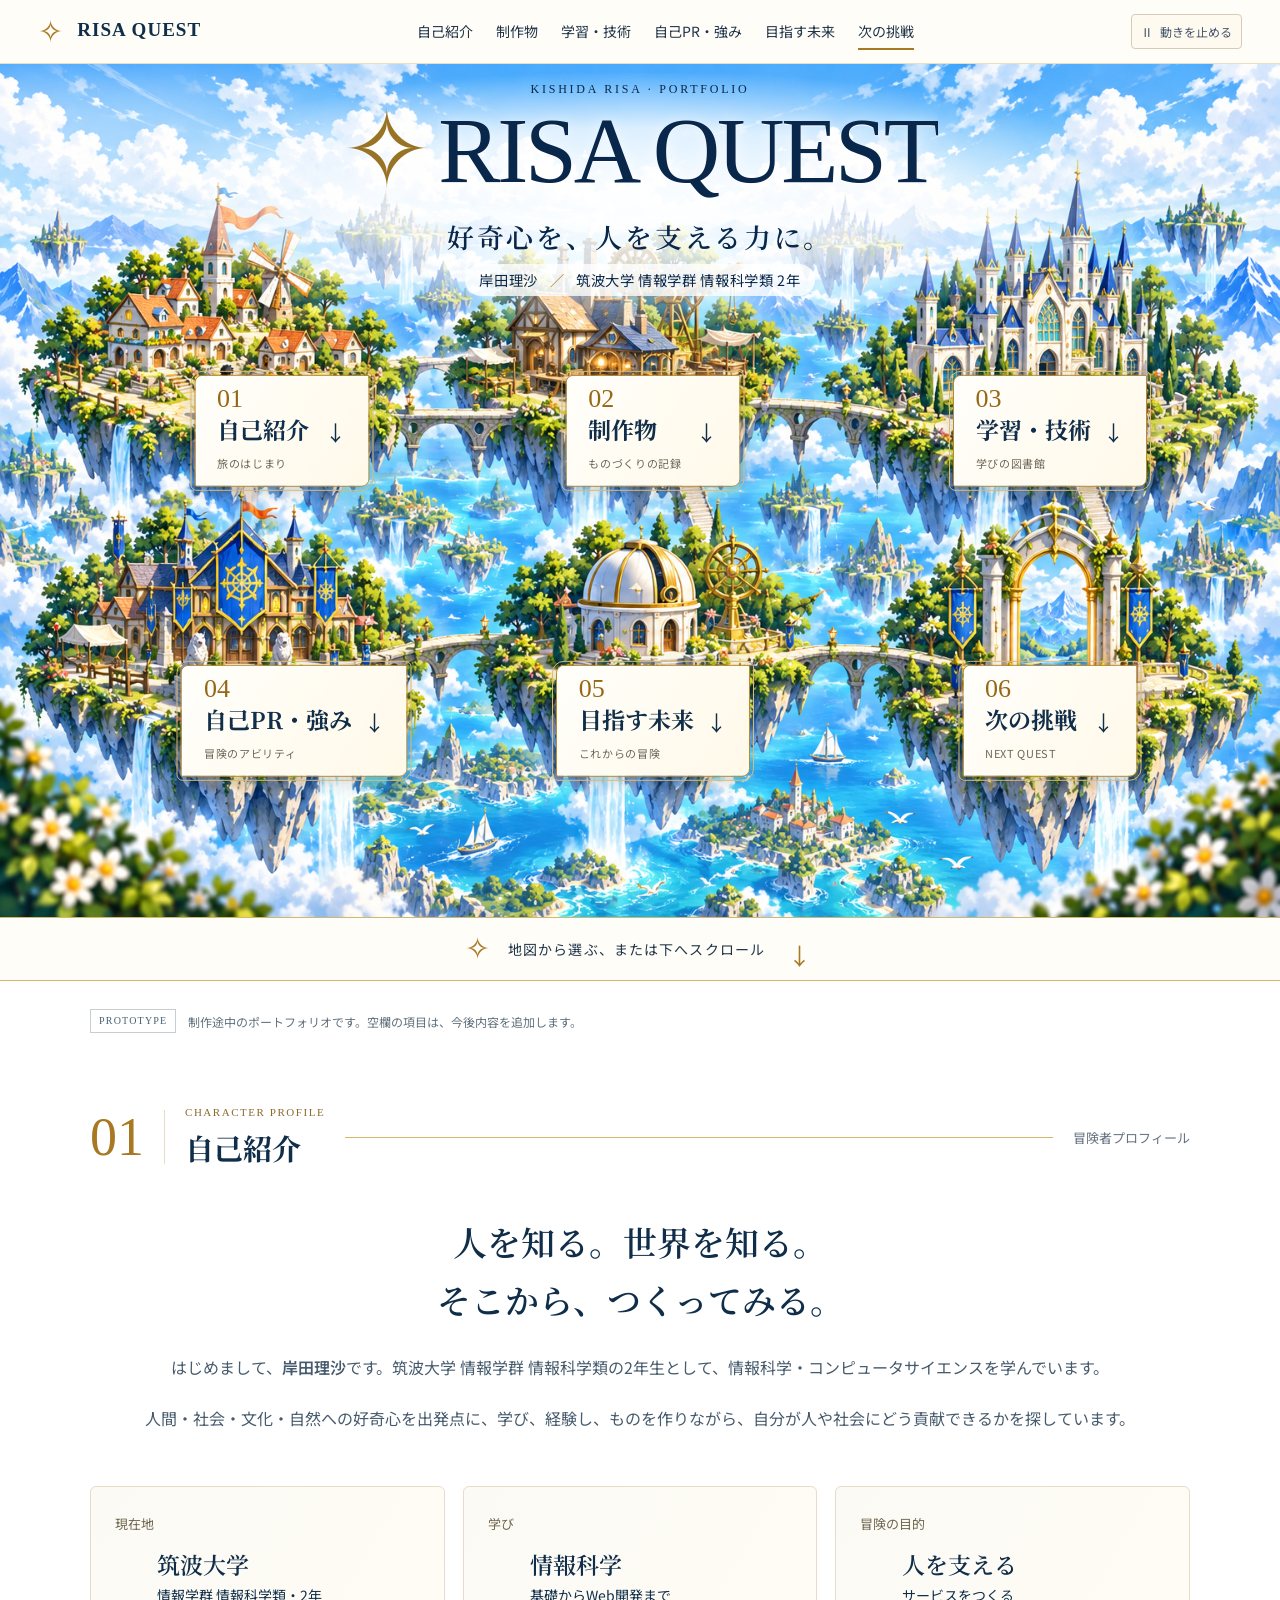
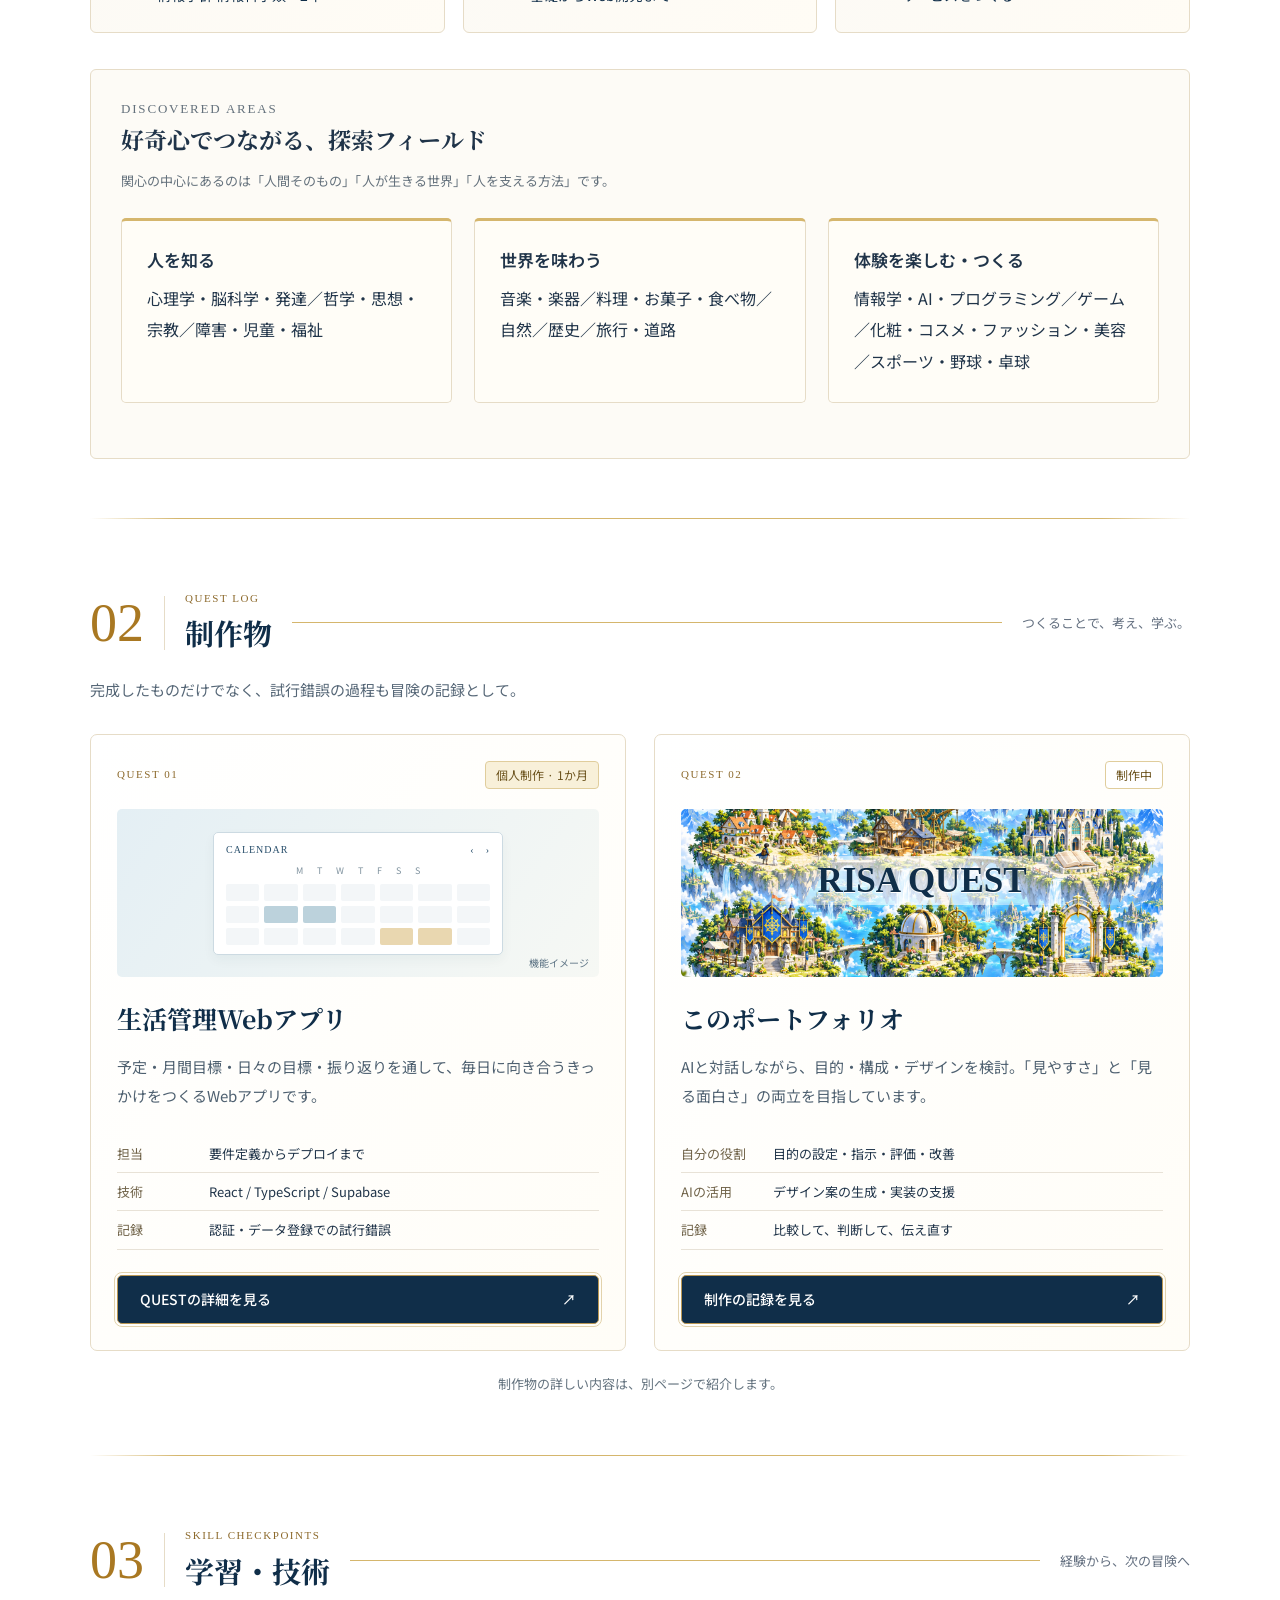
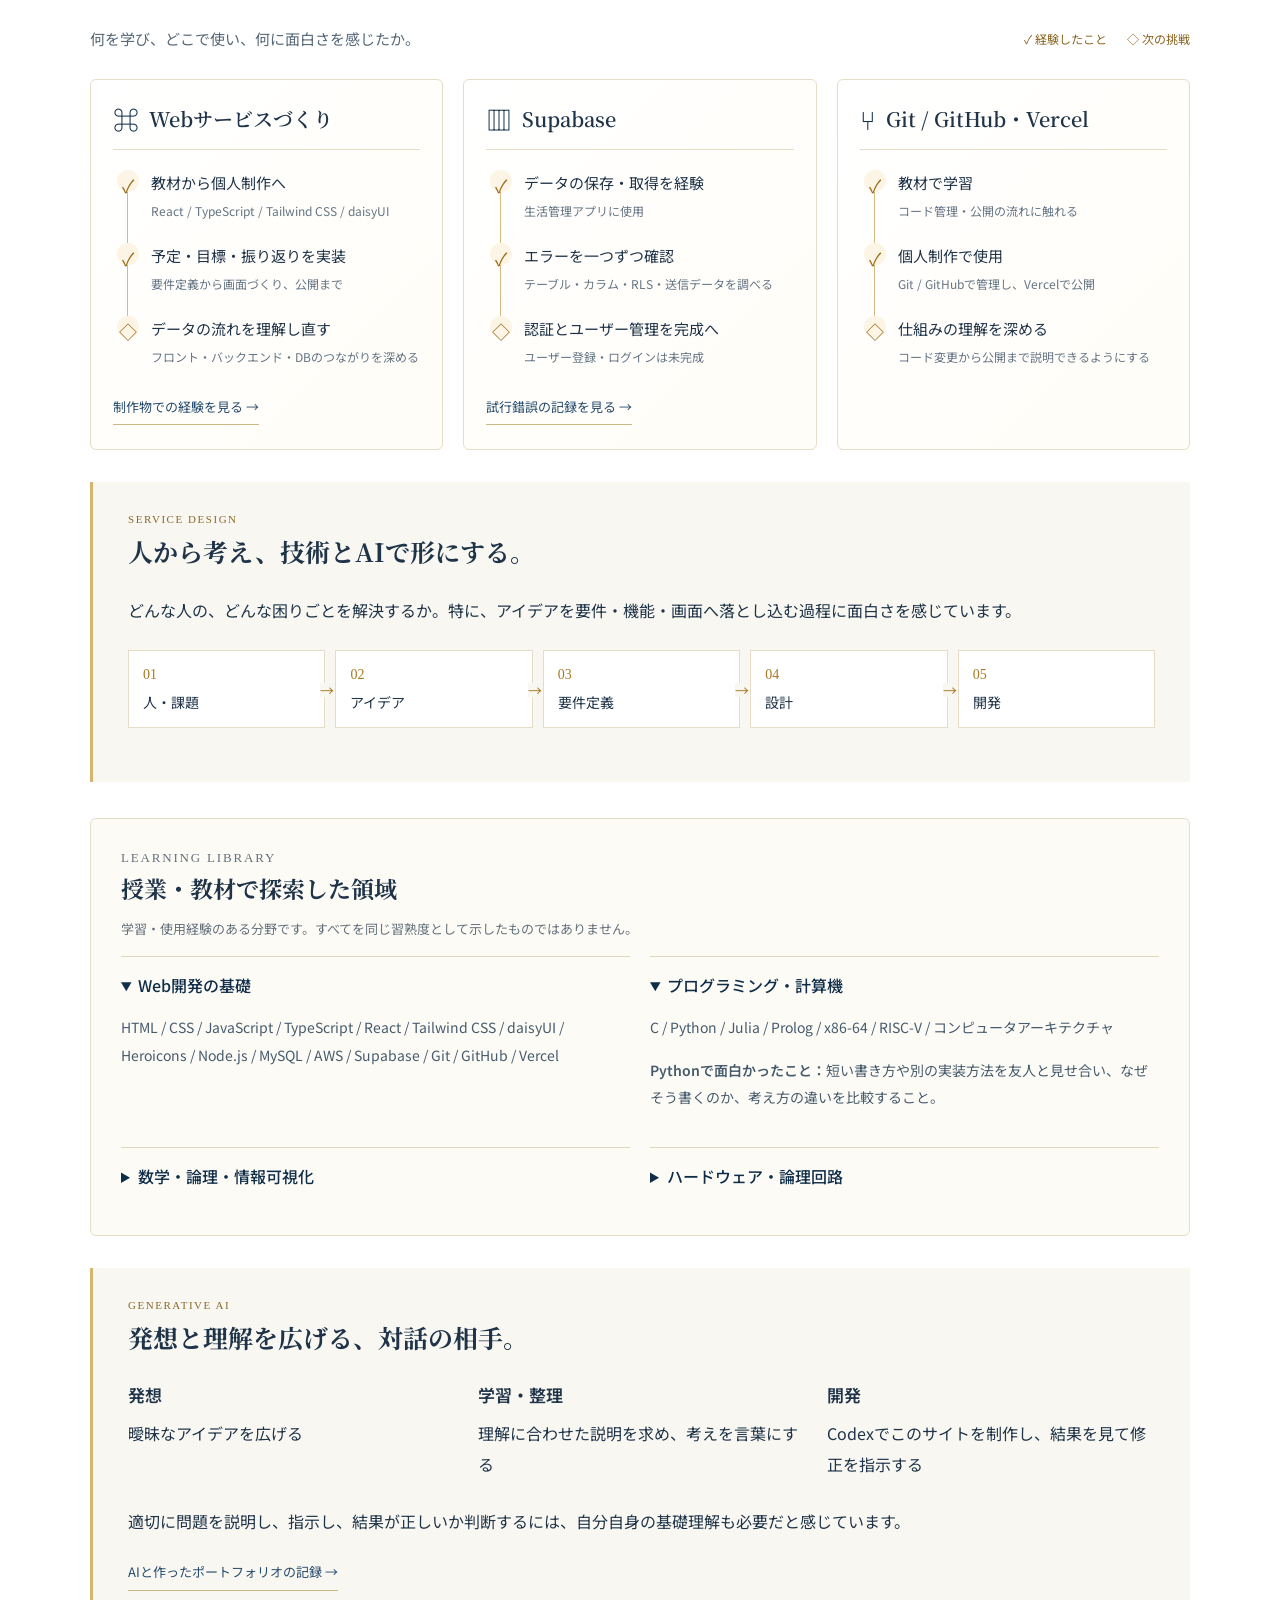
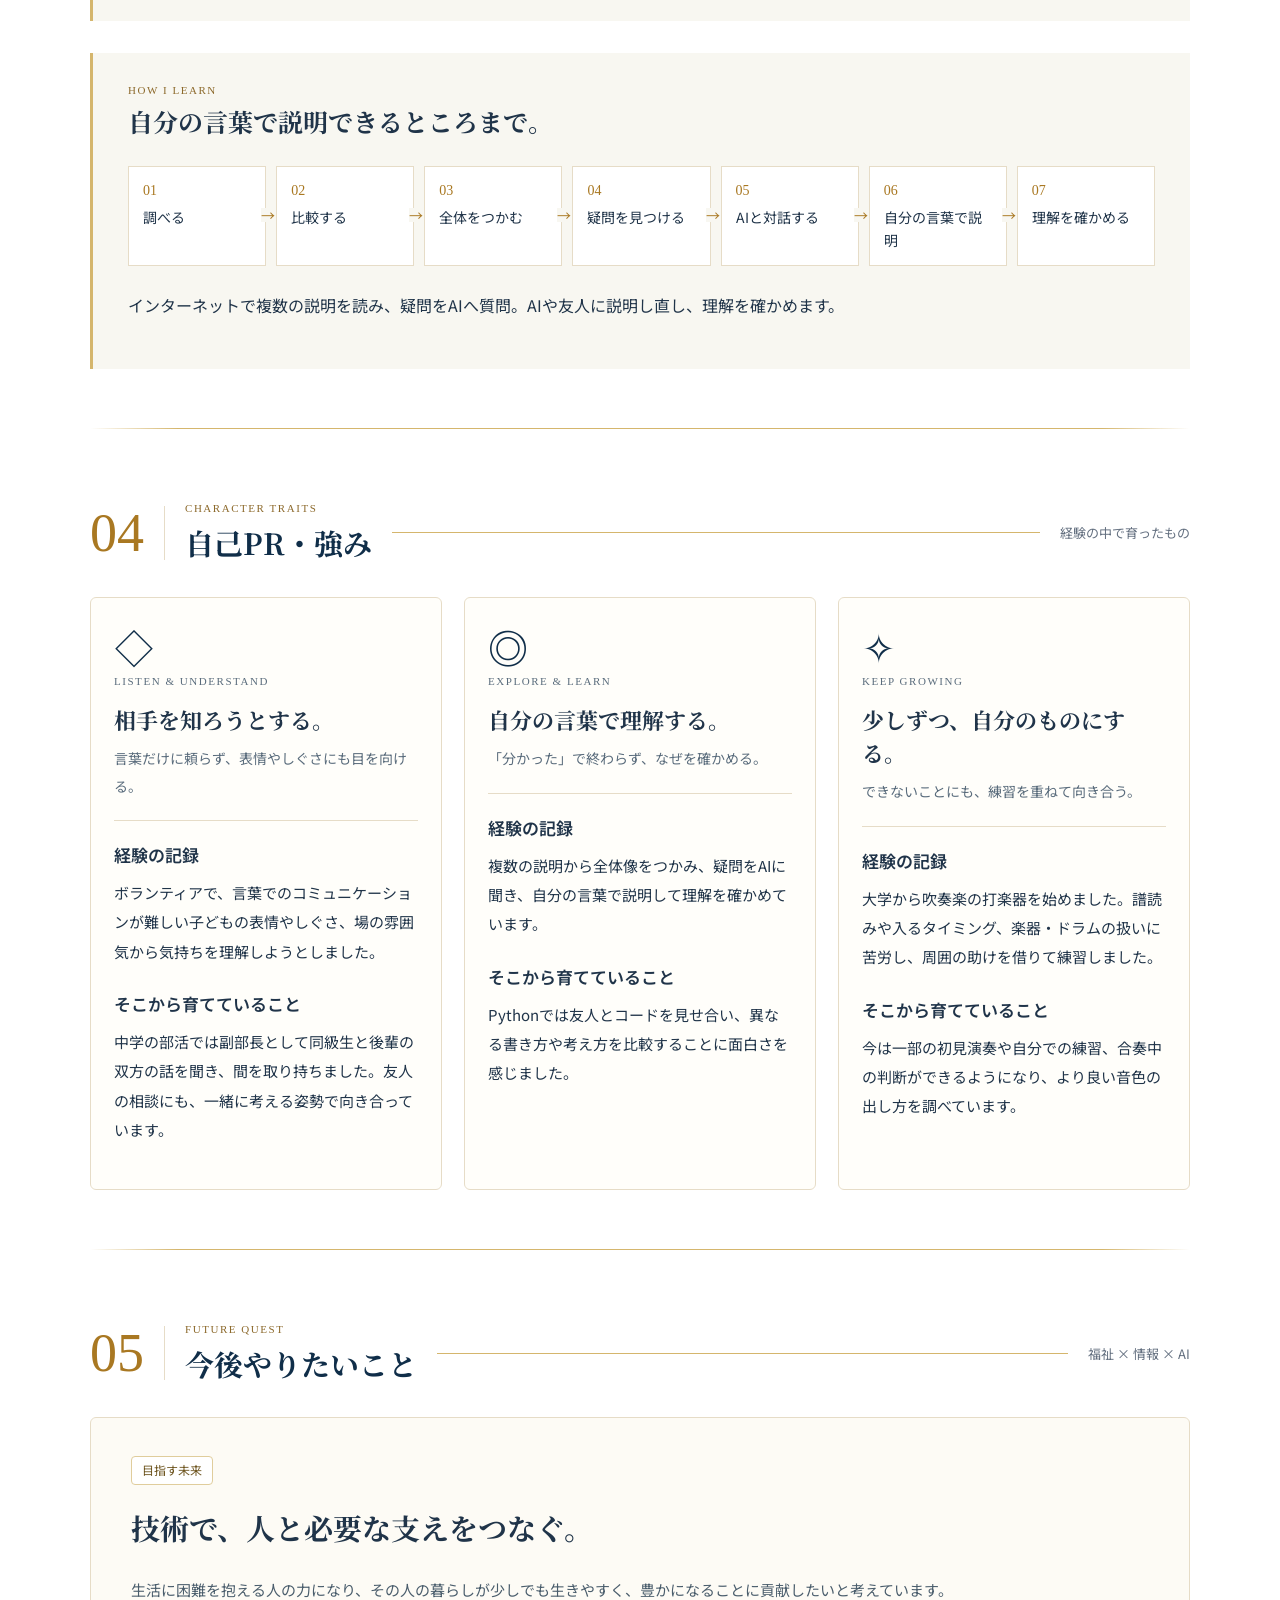
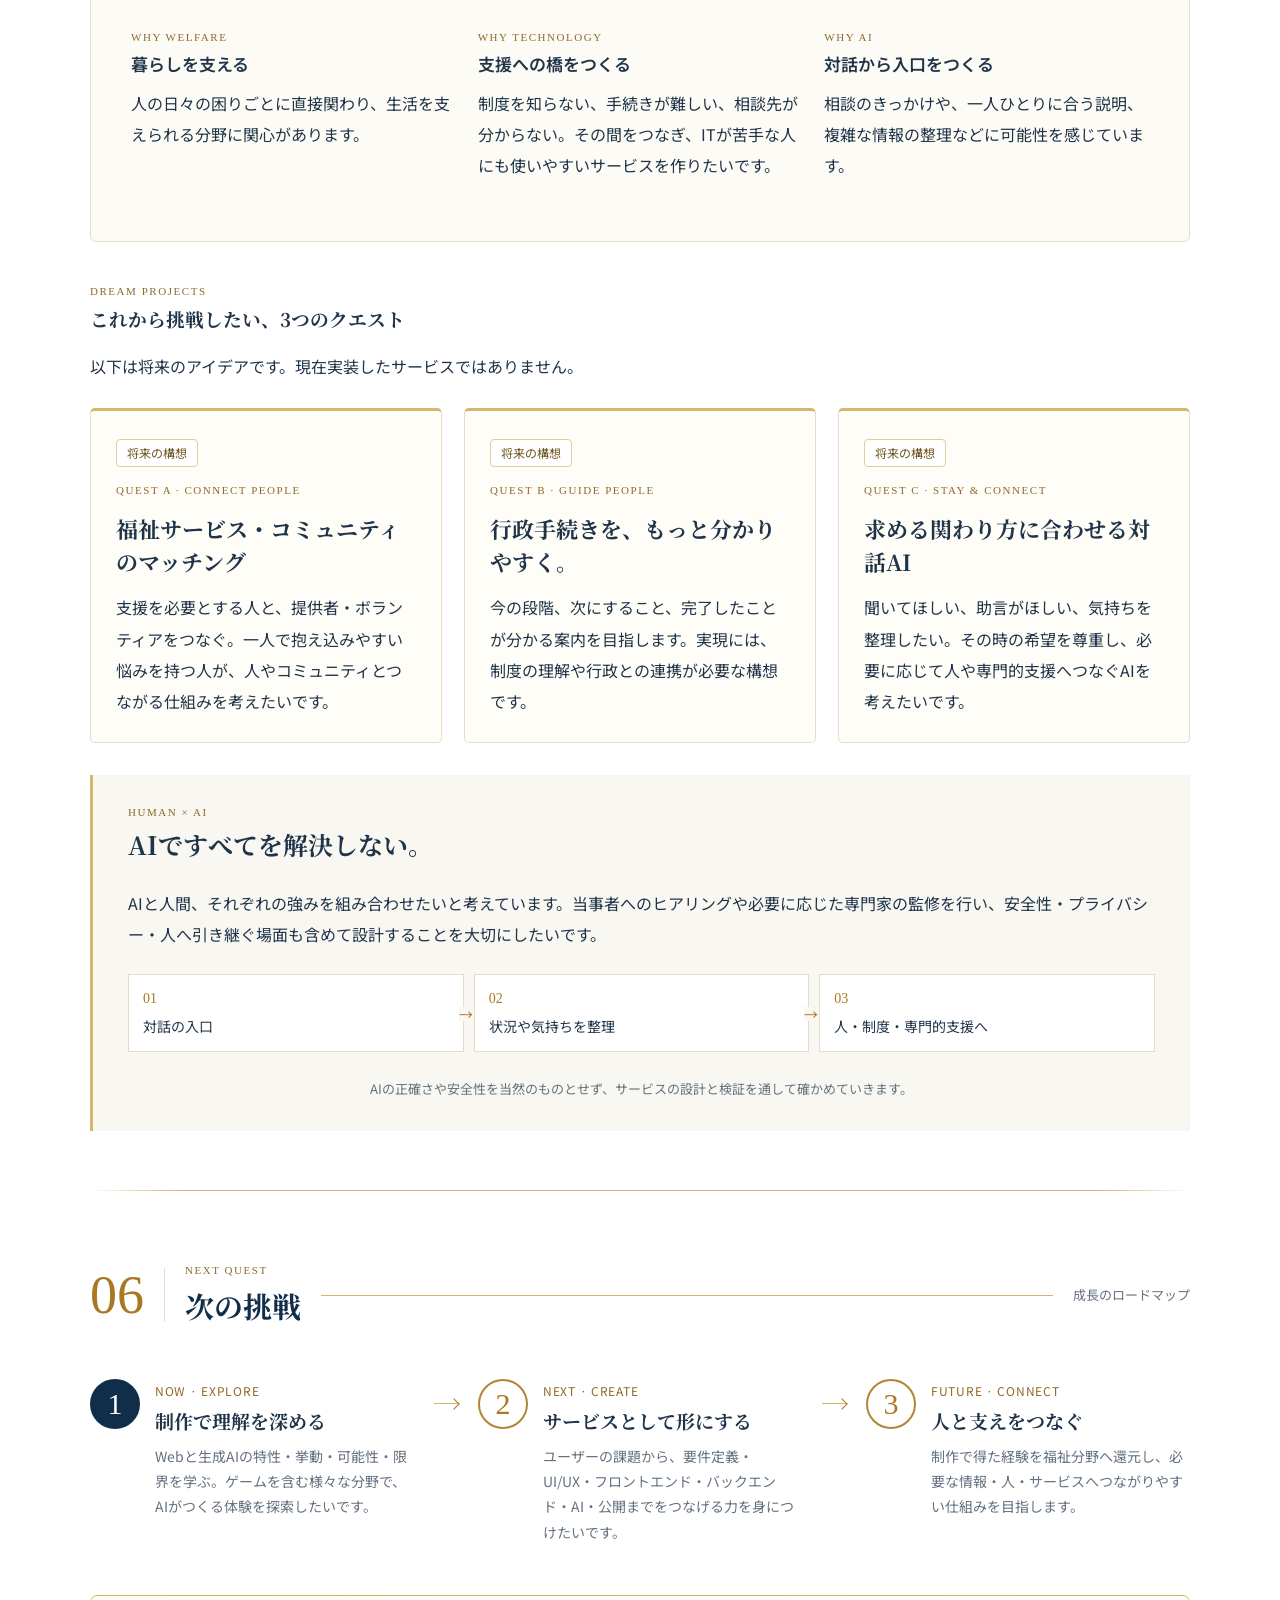
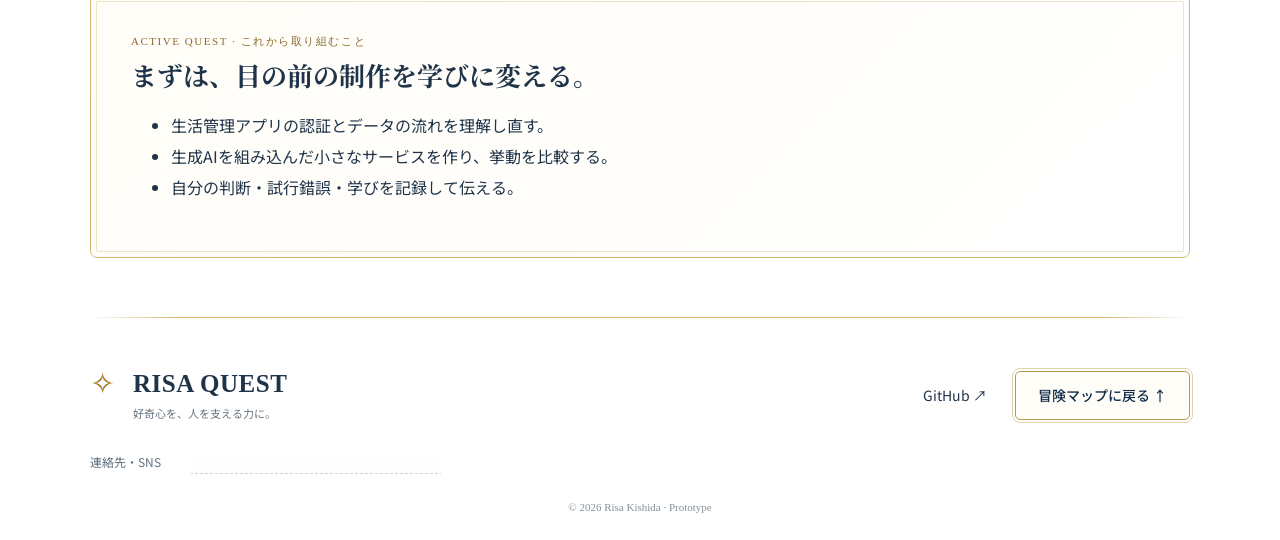
==== commit afc6d4a7: "Add life management case study and refine learning journey" ====
--- a/index.html
+++ b/index.html
@@ -1 +1 @@
-<!doctype html><html lang="ja"><head><meta charset="utf-8"><meta name="viewport" content="width=device-width,initial-scale=1"><title>岸田理沙 — 好奇心を、人を支える力に。 | RISA QUEST</title><meta name="description" content="筑波大学情報学群情報科学類2年・岸田理沙の制作と学びの記録。好奇心を、人を支える力に。"><meta name="theme-color" content="#102e49"><meta property="og:title" content="岸田理沙 — 好奇心を、人を支える力に。 | RISA QUEST"><meta property="og:description" content="筑波大学で情報科学を学ぶ岸田理沙のポートフォリオ。福祉 × 情報 × AIの未来へ。"><meta property="og:type" content="website"><link rel="icon" href="data:image/svg+xml,%3Csvg xmlns='http://www.w3.org/2000/svg' viewBox='0 0 40 40'%3E%3Crect width='40' height='40' rx='9' fill='%23102e49'/%3E%3Cpath d='M20 3 24 16 37 20 24 24 20 37 16 24 3 20 16 16Z' fill='%23dfb965'/%3E%3C/svg%3E"><link rel="preload" as="image" href="adventure-map.png" fetchpriority="high"><link rel="stylesheet" href="style.css"><script src="script.js" defer></script></head><body><a class="skip-link" href="#about">本文へスキップ</a><header class="site-header"><a class="small-brand" href="#top"><span aria-hidden="true">✧</span> RISA QUEST</a><nav class="desktop-nav" aria-label="セクション"><a href="#about">自己紹介</a><a href="#works">制作物</a><a href="#skills">学習・技術</a><a href="#strengths">自己PR・強み</a><a href="#future">目指す未来</a><a href="#next">次の挑戦</a></nav><div class="header-actions"><button class="motion-toggle" type="button" aria-pressed="false" aria-label="アニメーションを停止する"><span aria-hidden="true">Ⅱ</span><span class="motion-label">動きを止める</span></button><button class="menu-toggle" type="button" aria-expanded="false" aria-controls="mobile-nav">メニュー ☰</button></div><nav id="mobile-nav" class="mobile-nav" aria-label="モバイルナビゲーション" hidden><a href="#about">自己紹介</a><a href="#works">制作物</a><a href="#skills">学習・技術</a><a href="#strengths">自己PR・強み</a><a href="#future">目指す未来</a><a href="#next">次の挑戦</a></nav></header><main><section class="map-hero" id="top" aria-labelledby="site-title"><div class="world-scene"><img class="map-image" src="adventure-map.png" width="1536" height="1024" alt="村、工房、図書館、ギルド、天文台、未来への門を橋がつなぐ昼の冒険マップ" fetchpriority="high"><div class="sky-motion" aria-hidden="true"><span></span><span></span></div><div class="water-effects" aria-hidden="true"><i class="water water-1"></i><i class="water water-2"></i><i class="water water-3"></i><i class="water water-4"></i><i class="water water-5"></i><i class="water water-6"></i></div><div class="hero-title"><p class="hero-kicker">KISHIDA RISA · PORTFOLIO</p><h1 id="site-title"><span class="logo-compass" aria-hidden="true">✧</span><span class="logo-word">RISA QUEST</span></h1><p class="tagline">好奇心を、人を支える力に。</p><p class="hero-profile">岸田理沙 <span>／</span> 筑波大学 情報学群 情報科学類 2年</p></div><nav class="map-destinations" aria-label="冒険マップ：各地点から同じページ内の紹介へ移動"><a class="destination destination-1" href="#about"><span class="destination-number">01</span><span class="destination-title">自己紹介</span><span class="destination-arrow" aria-hidden="true">↓</span><span class="destination-sub">旅のはじまり</span></a><a class="destination destination-2" href="#works"><span class="destination-number">02</span><span class="destination-title">制作物</span><span class="destination-arrow" aria-hidden="true">↓</span><span class="destination-sub">ものづくりの記録</span></a><a class="destination destination-3" href="#skills"><span class="destination-number">03</span><span class="destination-title">学習・技術</span><span class="destination-arrow" aria-hidden="true">↓</span><span class="destination-sub">学びの図書館</span></a><a class="destination destination-4" href="#strengths"><span class="destination-number">04</span><span class="destination-title">自己PR・強み</span><span class="destination-arrow" aria-hidden="true">↓</span><span class="destination-sub">冒険のアビリティ</span></a><a class="destination destination-5" href="#future"><span class="destination-number">05</span><span class="destination-title">目指す未来</span><span class="destination-arrow" aria-hidden="true">↓</span><span class="destination-sub">これからの冒険</span></a><a class="destination destination-6" href="#next"><span class="destination-number">06</span><span class="destination-title">次の挑戦</span><span class="destination-arrow" aria-hidden="true">↓</span><span class="destination-sub">NEXT QUEST</span></a></nav></div><div class="map-caption"><span aria-hidden="true">✧</span><p>地図から選ぶ、または下へスクロール</p><a href="#about" aria-label="自己紹介へ">↓</a></div></section><div class="draft-note"><span>PROTOTYPE</span>制作途中のポートフォリオです。空欄の項目は、今後内容を追加します。</div><section class="chapter" id="about" aria-labelledby="about-title"><div class="chapter-heading reveal"><span class="chapter-number">01</span><div><p class="eyebrow">CHARACTER PROFILE</p><h2 id="about-title">自己紹介</h2></div><span class="chapter-subtitle">冒険者プロフィール</span></div><div class="profile-intro reveal"><p class="section-lead">人を知る。世界を知る。<br class="mobile-break">そこから、つくってみる。</p><p>はじめまして、<strong>岸田理沙</strong>です。<br>筑波大学 情報学群 情報科学類で、情報科学・コンピュータサイエンスを学んでいます。</p><p>人間・社会・福祉・心理・文化・自然。さまざまなことを知り、実際に経験しながら、<br class="desktop-break">情報技術を使って人や社会にどう貢献できるかを探しています。</p></div><dl class="profile-stats stagger"><div class="reveal"><dt><span aria-hidden="true">⌖</span>現在地</dt><dd>筑波大学<br><small>情報学群 情報科学類・2年</small></dd></div><div class="reveal"><dt><span aria-hidden="true">▤</span>学び</dt><dd>情報科学<br><small>基礎からWeb開発まで</small></dd></div><div class="reveal"><dt><span aria-hidden="true">⚑</span>冒険の目的</dt><dd>人を支える<br><small>サービスをつくる</small></dd></div></dl><div class="interest-field reveal"><h3>✧ 探索フィールド</h3><div class="tags"><span>音楽・楽器</span><span>哲学・思想・宗教</span><span>心理学・脳科学・発達</span><span>料理・お菓子・食</span><span>自然・歴史</span><span>美容・ファッション</span><span>情報・AI</span><span>福祉</span></div></div><details class="additional-fields reveal"><summary>活動・経験</summary><div class="blank " role="note" aria-label="活動・経験：未記入"></div></details></section><section class="chapter" id="works" aria-labelledby="works-title"><div class="chapter-heading reveal"><span class="chapter-number">02</span><div><p class="eyebrow">QUEST LOG</p><h2 id="works-title">制作物</h2></div><span class="chapter-subtitle">つくることで、考え、学ぶ。</span></div><p class="chapter-description reveal">完成したものだけでなく、試行錯誤の過程も冒険の記録として。</p><div class="project-grid stagger"><article class="quest-card reveal"><div class="quest-card-top"><span class="eyebrow">QUEST 01</span><span class="badge">個人制作 · 1か月</span></div><div class="project-visual calendar-visual" aria-label="カレンダー機能のイメージ。実際の画面ではありません"><div class="calendar-mini" aria-hidden="true"><div class="calendar-mini-head"><span>CALENDAR</span><span>‹　›</span></div><div class="calendar-days">M　 T　 W　 T　 F　 S　 S</div><div class="calendar-grid"><i class=""></i><i class=""></i><i class=""></i><i class=""></i><i class=""></i><i class=""></i><i class=""></i><i class=""></i><i class="event"></i><i class="event"></i><i class=""></i><i class=""></i><i class=""></i><i class=""></i><i class=""></i><i class=""></i><i class=""></i><i class=""></i><i class="event"></i><i class="event"></i><i class=""></i></div></div><span class="visual-caption">機能イメージ</span></div><h3>カレンダーアプリ</h3><p>生活にメリハリをつけたい人へ。予定を登録し、カレンダー上で管理するWebアプリです。</p><dl class="project-facts"><div><dt>担当</dt><dd>要件定義からデプロイまで</dd></div><div><dt>技術</dt><dd>React / TypeScript / Supabase</dd></div><div><dt>記録</dt><dd>認証・データ登録での試行錯誤</dd></div></dl><a class="button" href="calendar.html">制作の記録を見る <span>↗</span></a></article><article class="quest-card reveal"><div class="quest-card-top"><span class="eyebrow">QUEST 02</span><span class="badge outline">制作中</span></div><div class="project-visual portfolio-visual"><img src="adventure-map.png" width="1536" height="1024" alt="このポートフォリオの冒険マップ" loading="lazy"><span>RISA QUEST</span></div><h3>このポートフォリオ</h3><p>AIと対話しながら、目的・構成・デザインを検討。「見やすさ」と「見る面白さ」の両立を目指しています。</p><dl class="project-facts"><div><dt>自分の役割</dt><dd>目的の設定・指示・評価・改善</dd></div><div><dt>AIの活用</dt><dd>デザイン案の生成・実装の支援</dd></div><div><dt>記録</dt><dd>比較して、判断して、伝え直す</dd></div></dl><a class="button" href="portfolio.html">制作の記録を見る <span>↗</span></a></article></div><p class="section-note reveal">制作物の詳しい内容は、別ページで紹介します。</p></section><section class="chapter" id="skills" aria-labelledby="skills-title"><div class="chapter-heading reveal"><span class="chapter-number">03</span><div><p class="eyebrow">SKILL CHECKPOINTS</p><h2 id="skills-title">学習・技術</h2></div><span class="chapter-subtitle">経験のチェックポイント</span></div><div class="skill-description reveal"><p>何を学び、どこで使い、次に何へ挑むか。</p><p class="checkpoint-legend"><span>✓ 経験したこと</span><span>◇ 次の挑戦</span></p></div><div class="skill-grid stagger"><article class="skill-card reveal"><div class="skill-card-heading"><span class="skill-emblem" aria-hidden="true">⌘</span><h3>React / TypeScript</h3></div><ol class="checkpoints"><li class="completed"><span class="check-symbol">✓</span><div>Web開発の教材で学習<small>ZeroPlus Webアプリケーションコース</small></div></li><li class="completed"><span class="check-symbol">✓</span><div>個人制作で使用<small>カレンダーアプリの画面・機能を実装</small></div></li><li class="upcoming"><span class="check-symbol">◇</span><div>AIを組み込んだサービスへ<small>これから取り組みたいこと</small></div></li></ol><a class="inline-link" href="calendar.html">関連する制作物を見る →</a></article><article class="skill-card reveal"><div class="skill-card-heading"><span class="skill-emblem" aria-hidden="true">▥</span><h3>Supabase</h3></div><ol class="checkpoints"><li class="completed"><span class="check-symbol">✓</span><div>認証・データベースを学習<small>Webサービスを作る流れを経験</small></div></li><li class="completed"><span class="check-symbol">✓</span><div>個人制作で使用<small>ユーザー登録・ログイン・予定の保存</small></div></li><li class="completed"><span class="check-symbol">✓</span><div>エラーに向き合う<small>RLS・制約・認証連携を調べて修正</small></div></li></ol><a class="inline-link" href="calendar.html#troubleshooting">試行錯誤の記録を見る →</a></article><article class="skill-card reveal"><div class="skill-card-heading"><span class="skill-emblem" aria-hidden="true">⑂</span><h3>Git / GitHub</h3></div><ol class="checkpoints"><li class="completed"><span class="check-symbol">✓</span><div>Web開発の教材で学習<small>コード管理の道具に触れる</small></div></li><li class="completed"><span class="check-symbol">✓</span><div>個人制作で使用<small>カレンダーアプリの開発に活用</small></div></li></ol><dl class="compact-empty"><div><dt>次に深めたいこと</dt><dd><div class="blank " role="note" aria-label="次に深めたいこと：未記入"></div></dd></div></dl></article></div><div class="learning-catalog reveal"><h3>学びの図書館</h3><p>授業・教材・演習で触れた分野です。習熟度を数値で評価したものではありません。</p><div class="catalog-grid"><details open><summary>Web開発</summary><dl><dt>フロントエンド</dt><dd>HTML / CSS / JavaScript / TypeScript / React / Tailwind CSS / daisyUI / Heroicons</dd><dt>バックエンド・データ</dt><dd>Node.js / MySQL / Supabase</dd><dt>インフラ・公開・コード管理</dt><dd>AWS / Vercel / Git / GitHub</dd></dl></details><details open><summary>大学での学び</summary><dl><dt>プログラミング・計算機</dt><dd>C / Python / Julia / Prolog / x86-64 / RISC-V / コンピュータアーキテクチャ</dd><dt>数学・論理</dt><dd>線形代数 / 微分積分 / 確率 / 数値計算法 / 命題論理・述語論理 / 自然演繹 / DPLL / 論理の形式化</dd></dl></details><details><summary>ハードウェア・論理回路</summary><p>Vivado・Verilog HDLを使い、全加算器、Dフリップフロップ、シフトレジスタ、チャタリング検出、7セグメントディスプレイ、センサデータ表示などを学習。RISC-V・Verilatorの演習にも取り組みました。</p></details><details><summary>データ・情報可視化</summary><p>データの尺度水準、多変量データの可視化、グラフや図による情報表現を学びました。</p></details></div></div><div class="learning-now reveal"><dl><div><dt>現在学習していること</dt><dd><div class="blank " role="note" aria-label="現在学習していること：未記入"></div></dd></div><div><dt>これから学びたいこと</dt><dd>生成AI技術と、生成AIを実際のサービスに組み込むこと。</dd></div><div><dt>AIを使って経験したこと</dt><dd>カレンダーアプリのエラー修正の支援に活用。このポートフォリオでは、見やすさや見る面白さを考え、指示と改善を重ねています。</dd></div><div><dt>ChatGPTなどの具体的な活用・工夫</dt><dd><div class="blank " role="note" aria-label="ChatGPTなどの具体的な活用・工夫：未記入"></div></dd></div></dl></div></section><section class="chapter" id="strengths" aria-labelledby="strengths-title"><div class="chapter-heading reveal"><span class="chapter-number">04</span><div><p class="eyebrow">ABILITIES</p><h2 id="strengths-title">自己PR・強み</h2></div><span class="chapter-subtitle">冒険を支えるアビリティ</span></div><p class="chapter-description reveal">大切にしている姿勢を、実際の経験とともに伝えていきます。</p><div class="ability-grid stagger"><article class="ability-card reveal"><span class="ability-icon" aria-hidden="true">◎</span><h3>好奇心・探究心</h3><p>気になったことを、深く知ろうとする。</p><dl class="evidence-fields"><div><dt>発揮した場面</dt><dd><div class="blank " role="note" aria-label="発揮した場面：未記入"></div></dd></div><div><dt>取った行動</dt><dd><div class="blank " role="note" aria-label="取った行動：未記入"></div></dd></div><div><dt>結果・学び</dt><dd><div class="blank " role="note" aria-label="結果・学び：未記入"></div></dd></div></dl></article><article class="ability-card reveal"><span class="ability-icon" aria-hidden="true">◇</span><h3>使う人への配慮</h3><p>人が必要としている支えを考える。</p><dl class="evidence-fields"><div><dt>発揮した場面</dt><dd><div class="blank " role="note" aria-label="発揮した場面：未記入"></div></dd></div><div><dt>取った行動</dt><dd><div class="blank " role="note" aria-label="取った行動：未記入"></div></dd></div><div><dt>結果・学び</dt><dd><div class="blank " role="note" aria-label="結果・学び：未記入"></div></dd></div></dl></article><article class="ability-card reveal"><span class="ability-icon" aria-hidden="true">✧</span><h3>協力する姿勢</h3><p>周囲と一緒に、取り組もうとする。</p><dl class="evidence-fields"><div><dt>発揮した場面</dt><dd><div class="blank " role="note" aria-label="発揮した場面：未記入"></div></dd></div><div><dt>取った行動</dt><dd><div class="blank " role="note" aria-label="取った行動：未記入"></div></dd></div><div><dt>結果・学び</dt><dd><div class="blank " role="note" aria-label="結果・学び：未記入"></div></dd></div></dl></article></div></section><section class="chapter" id="future" aria-labelledby="future-title"><div class="chapter-heading reveal"><span class="chapter-number">05</span><div><p class="eyebrow">THE JOURNEY AHEAD</p><h2 id="future-title">今後やりたいこと</h2></div><span class="chapter-subtitle">これからの冒険</span></div><div class="journey-route reveal"><article><span class="route-marker current">1</span><div><p class="route-label">現在地</p><h3>Web制作・情報科学</h3><p>基礎を学び、個人制作を経験する。</p></div></article><span class="route-connector" aria-hidden="true"></span><article><span class="route-marker ">2</span><div><p class="route-label">次の冒険</p><h3>AIをサービスに</h3><p>プロンプトを試し、人が使える形へ。</p></div></article><span class="route-connector" aria-hidden="true"></span><article><span class="route-marker ">3</span><div><p class="route-label">目指す未来</p><h3>福祉 × 情報 × AI</h3><p>人と、必要な支えをつなぐサービスへ。</p></div></article></div><div class="future-message reveal"><span class="badge outline">将来の構想</span><h3>必要な支えに、<br class="mobile-break">もっと自然に出会える世界へ。</h3><p>家族との暮らしを通して、障害や福祉の分野に関心を持ちました。小さいころから、人の役に立ちたいという思いがあります。</p><p>今、特に作ってみたいのは、<strong>福祉サービスの提供者と利用者をつなぐマッチングサービス</strong>です。</p><p>AIを、人と必要な情報・人・サービスをつなぐための技術として活用したい。一人ひとりの人生が少しでも豊かになるようなサービスを目指しています。</p><div class="tags"><span>支援情報の集約・推薦</span><span>誰でも使いやすいWebアプリ</span><span>人と自然に対話するAI</span><span>相談先やコミュニティへの橋渡し</span></div></div></section><section class="chapter" id="next" aria-labelledby="next-title"><div class="chapter-heading reveal"><span class="chapter-number">06</span><div><p class="eyebrow">NEXT QUEST</p><h2 id="next-title">次の挑戦</h2></div><span class="chapter-subtitle">新しい仲間と、次の景色へ。</span></div><div class="quest-letter reveal"><div class="quest-letter-head"><span aria-hidden="true">⚑</span><div><p class="eyebrow">NEXT QUEST</p><h3>アイザックで挑戦したいこと</h3></div></div><dl class="quest-fields"><div><dt>なぜアイザックなのか</dt><dd><div class="blank " role="note" aria-label="なぜアイザックなのか：未記入"></div></dd></div><div><dt>求人の中で惹かれた点</dt><dd><div class="blank " role="note" aria-label="求人の中で惹かれた点：未記入"></div></dd></div><div><dt>インターンで挑戦したいこと</dt><dd><div class="blank " role="note" aria-label="インターンで挑戦したいこと：未記入"></div></dd></div><div><dt>チームに生かせること</dt><dd><div class="blank " role="note" aria-label="チームに生かせること：未記入"></div></dd></div><div><dt>求人URL</dt><dd><div class="blank " role="note" aria-label="求人URL：未記入"></div></dd></div></dl></div></section></main><footer class="site-footer"><div class="footer-brand"><span aria-hidden="true">✧</span><strong>RISA QUEST</strong><p>好奇心を、人を支える力に。</p></div><div class="footer-links"><a href="https://github.com/risa-zp" target="_blank" rel="noopener noreferrer">GitHub ↗</a><a class="button light" href="#top">冒険マップに戻る ↑</a></div><dl class="footer-contact"><div><dt>連絡先・SNS</dt><dd><div class="blank " role="note" aria-label="連絡先・SNS：未記入"></div></dd></div></dl><p class="copyright">© 2026 Risa Kishida · Prototype</p></footer><a class="back-map" href="#top" aria-label="冒険マップに戻る"><span aria-hidden="true">✧</span>MAP ↑</a></body></html>+<!doctype html><html lang="ja"><head><meta charset="utf-8"><meta name="viewport" content="width=device-width,initial-scale=1"><title>岸田理沙 — 好奇心を、人を支える力に。 | RISA QUEST</title><meta name="description" content="筑波大学情報学群情報科学類2年・岸田理沙の制作と学びの記録。好奇心を、人を支える力に。"><meta name="theme-color" content="#102e49"><meta property="og:title" content="岸田理沙 — 好奇心を、人を支える力に。 | RISA QUEST"><meta property="og:description" content="筑波大学で情報科学を学ぶ岸田理沙のポートフォリオ。福祉 × 情報 × AIの未来へ。"><meta property="og:type" content="website"><link rel="icon" href="data:image/svg+xml,%3Csvg xmlns='http://www.w3.org/2000/svg' viewBox='0 0 40 40'%3E%3Crect width='40' height='40' rx='9' fill='%23102e49'/%3E%3Cpath d='M20 3 24 16 37 20 24 24 20 37 16 24 3 20 16 16Z' fill='%23dfb965'/%3E%3C/svg%3E"><link rel="preload" as="image" href="adventure-map.png" fetchpriority="high"><link rel="stylesheet" href="style.css"><script src="script.js" defer></script></head><body><a class="skip-link" href="#about">本文へスキップ</a><header class="site-header"><a class="small-brand" href="#top"><span aria-hidden="true">✧</span> RISA QUEST</a><nav class="desktop-nav" aria-label="セクション"><a href="#about">自己紹介</a><a href="#works">制作物</a><a href="#skills">学習・技術</a><a href="#strengths">自己PR・強み</a><a href="#future">目指す未来</a><a href="#next">次の挑戦</a></nav><div class="header-actions"><button class="motion-toggle" type="button" aria-pressed="false" aria-label="アニメーションを停止する"><span aria-hidden="true">Ⅱ</span><span class="motion-label">動きを止める</span></button><button class="menu-toggle" type="button" aria-expanded="false" aria-controls="mobile-nav">メニュー ☰</button></div><nav id="mobile-nav" class="mobile-nav" aria-label="モバイルナビゲーション" hidden><a href="#about">自己紹介</a><a href="#works">制作物</a><a href="#skills">学習・技術</a><a href="#strengths">自己PR・強み</a><a href="#future">目指す未来</a><a href="#next">次の挑戦</a></nav></header><main><section class="map-hero" id="top" aria-labelledby="site-title"><div class="world-scene"><img class="map-image" src="adventure-map.png" width="1536" height="1024" alt="村、工房、図書館、ギルド、天文台、未来への門を橋がつなぐ昼の冒険マップ" fetchpriority="high"><div class="sky-motion" aria-hidden="true"><span></span><span></span></div><div class="water-effects" aria-hidden="true"><i class="water water-1"></i><i class="water water-2"></i><i class="water water-3"></i><i class="water water-4"></i><i class="water water-5"></i><i class="water water-6"></i></div><div class="hero-title"><p class="hero-kicker">KISHIDA RISA · PORTFOLIO</p><h1 id="site-title"><span class="logo-compass" aria-hidden="true">✧</span><span class="logo-word">RISA QUEST</span></h1><p class="tagline">好奇心を、人を支える力に。</p><p class="hero-profile">岸田理沙 <span>／</span> 筑波大学 情報学群 情報科学類 2年</p></div><nav class="map-destinations" aria-label="冒険マップ：各地点から同じページ内の紹介へ移動"><a class="destination destination-1" href="#about"><span class="destination-number">01</span><span class="destination-title">自己紹介</span><span class="destination-arrow" aria-hidden="true">↓</span><span class="destination-sub">旅のはじまり</span></a><a class="destination destination-2" href="#works"><span class="destination-number">02</span><span class="destination-title">制作物</span><span class="destination-arrow" aria-hidden="true">↓</span><span class="destination-sub">ものづくりの記録</span></a><a class="destination destination-3" href="#skills"><span class="destination-number">03</span><span class="destination-title">学習・技術</span><span class="destination-arrow" aria-hidden="true">↓</span><span class="destination-sub">学びの図書館</span></a><a class="destination destination-4" href="#strengths"><span class="destination-number">04</span><span class="destination-title">自己PR・強み</span><span class="destination-arrow" aria-hidden="true">↓</span><span class="destination-sub">冒険のアビリティ</span></a><a class="destination destination-5" href="#future"><span class="destination-number">05</span><span class="destination-title">目指す未来</span><span class="destination-arrow" aria-hidden="true">↓</span><span class="destination-sub">これからの冒険</span></a><a class="destination destination-6" href="#next"><span class="destination-number">06</span><span class="destination-title">次の挑戦</span><span class="destination-arrow" aria-hidden="true">↓</span><span class="destination-sub">NEXT QUEST</span></a></nav></div><div class="map-caption"><span aria-hidden="true">✧</span><p>地図から選ぶ、または下へスクロール</p><a href="#about" aria-label="自己紹介へ">↓</a></div></section><div class="draft-note"><span>PROTOTYPE</span>制作途中のポートフォリオです。空欄の項目は、今後内容を追加します。</div><section class="chapter" id="about" aria-labelledby="about-title"><div class="chapter-heading reveal"><span class="chapter-number">01</span><div><p class="eyebrow">CHARACTER PROFILE</p><h2 id="about-title">自己紹介</h2></div><span class="chapter-subtitle">冒険者プロフィール</span></div><div class="profile-intro reveal"><p class="section-lead">人を知る。世界を知る。<br>そこから、つくってみる。</p><p>はじめまして、<strong>岸田理沙</strong>です。筑波大学 情報学群 情報科学類の2年生として、情報科学・コンピュータサイエンスを学んでいます。</p><p>人間・社会・文化・自然への好奇心を出発点に、学び、経験し、ものを作りながら、自分が人や社会にどう貢献できるかを探しています。</p></div><dl class="profile-stats stagger"><div class="reveal"><dt>現在地</dt><dd>筑波大学<small>情報学群 情報科学類・2年</small></dd></div><div class="reveal"><dt>学び</dt><dd>情報科学<small>基礎からWeb開発まで</small></dd></div><div class="reveal"><dt>冒険の目的</dt><dd>人を支える<small>サービスをつくる</small></dd></div></dl><div class="learning-catalog reveal"><p class="eyebrow">DISCOVERED AREAS</p><h3>好奇心でつながる、探索フィールド</h3><p>関心の中心にあるのは「人間そのもの」「人が生きる世界」「人を支える方法」です。</p><div class="rq-grid"><article class="rq-panel"><h4>人を知る</h4><p>心理学・脳科学・発達／哲学・思想・宗教／障害・児童・福祉</p></article><article class="rq-panel"><h4>世界を味わう</h4><p>音楽・楽器／料理・お菓子・食べ物／自然／歴史／旅行・道路</p></article><article class="rq-panel"><h4>体験を楽しむ・つくる</h4><p>情報学・AI・プログラミング／ゲーム／化粧・コスメ・ファッション・美容／スポーツ・野球・卓球</p></article></div></div></section><section class="chapter" id="works" aria-labelledby="works-title"><div class="chapter-heading reveal"><span class="chapter-number">02</span><div><p class="eyebrow">QUEST LOG</p><h2 id="works-title">制作物</h2></div><span class="chapter-subtitle">つくることで、考え、学ぶ。</span></div><p class="chapter-description reveal">完成したものだけでなく、試行錯誤の過程も冒険の記録として。</p><div class="project-grid stagger"><article class="quest-card reveal"><div class="quest-card-top"><span class="eyebrow">QUEST 01</span><span class="badge">個人制作 · 1か月</span></div><div class="project-visual calendar-visual" aria-label="カレンダー機能のイメージ。実際の画面ではありません"><div class="calendar-mini" aria-hidden="true"><div class="calendar-mini-head"><span>CALENDAR</span><span>‹　›</span></div><div class="calendar-days">M　 T　 W　 T　 F　 S　 S</div><div class="calendar-grid"><i class=""></i><i class=""></i><i class=""></i><i class=""></i><i class=""></i><i class=""></i><i class=""></i><i class=""></i><i class="event"></i><i class="event"></i><i class=""></i><i class=""></i><i class=""></i><i class=""></i><i class=""></i><i class=""></i><i class=""></i><i class=""></i><i class="event"></i><i class="event"></i><i class=""></i></div></div><span class="visual-caption">機能イメージ</span></div><h3>生活管理Webアプリ</h3><p>予定・月間目標・日々の目標・振り返りを通して、毎日に向き合うきっかけをつくるWebアプリです。</p><dl class="project-facts"><div><dt>担当</dt><dd>要件定義からデプロイまで</dd></div><div><dt>技術</dt><dd>React / TypeScript / Supabase</dd></div><div><dt>記録</dt><dd>認証・データ登録での試行錯誤</dd></div></dl><a class="button" href="life-management.html">QUESTの詳細を見る <span>↗</span></a></article><article class="quest-card reveal"><div class="quest-card-top"><span class="eyebrow">QUEST 02</span><span class="badge outline">制作中</span></div><div class="project-visual portfolio-visual"><img src="adventure-map.png" width="1536" height="1024" alt="このポートフォリオの冒険マップ" loading="lazy"><span>RISA QUEST</span></div><h3>このポートフォリオ</h3><p>AIと対話しながら、目的・構成・デザインを検討。「見やすさ」と「見る面白さ」の両立を目指しています。</p><dl class="project-facts"><div><dt>自分の役割</dt><dd>目的の設定・指示・評価・改善</dd></div><div><dt>AIの活用</dt><dd>デザイン案の生成・実装の支援</dd></div><div><dt>記録</dt><dd>比較して、判断して、伝え直す</dd></div></dl><a class="button" href="portfolio.html">制作の記録を見る <span>↗</span></a></article></div><p class="section-note reveal">制作物の詳しい内容は、別ページで紹介します。</p></section><section class="chapter" id="skills" aria-labelledby="skills-title"><div class="chapter-heading reveal"><span class="chapter-number">03</span><div><p class="eyebrow">SKILL CHECKPOINTS</p><h2 id="skills-title">学習・技術</h2></div><span class="chapter-subtitle">経験から、次の冒険へ</span></div><div class="skill-description reveal"><p>何を学び、どこで使い、何に面白さを感じたか。</p><p class="checkpoint-legend"><span>✓ 経験したこと</span><span>◇ 次の挑戦</span></p></div><div class="skill-grid stagger"><article class="skill-card reveal"><div class="skill-card-heading"><span class="skill-emblem" aria-hidden="true">⌘</span><h3>Webサービスづくり</h3></div><ol class="checkpoints"><li class="completed"><span class="check-symbol">✓</span><div>教材から個人制作へ<small>React / TypeScript / Tailwind CSS / daisyUI</small></div></li><li class="completed"><span class="check-symbol">✓</span><div>予定・目標・振り返りを実装<small>要件定義から画面づくり、公開まで</small></div></li><li class="upcoming"><span class="check-symbol">◇</span><div>データの流れを理解し直す<small>フロント・バックエンド・DBのつながりを深める</small></div></li></ol><a class="inline-link" href="life-management.html">制作物での経験を見る →</a></article><article class="skill-card reveal"><div class="skill-card-heading"><span class="skill-emblem" aria-hidden="true">▥</span><h3>Supabase</h3></div><ol class="checkpoints"><li class="completed"><span class="check-symbol">✓</span><div>データの保存・取得を経験<small>生活管理アプリに使用</small></div></li><li class="completed"><span class="check-symbol">✓</span><div>エラーを一つずつ確認<small>テーブル・カラム・RLS・送信データを調べる</small></div></li><li class="upcoming"><span class="check-symbol">◇</span><div>認証とユーザー管理を完成へ<small>ユーザー登録・ログインは未完成</small></div></li></ol><a class="inline-link" href="life-management.html#challenge">試行錯誤の記録を見る →</a></article><article class="skill-card reveal"><div class="skill-card-heading"><span class="skill-emblem" aria-hidden="true">⑂</span><h3>Git / GitHub・Vercel</h3></div><ol class="checkpoints"><li class="completed"><span class="check-symbol">✓</span><div>教材で学習<small>コード管理・公開の流れに触れる</small></div></li><li class="completed"><span class="check-symbol">✓</span><div>個人制作で使用<small>Git / GitHubで管理し、Vercelで公開</small></div></li><li class="upcoming"><span class="check-symbol">◇</span><div>仕組みの理解を深める<small>コード変更から公開まで説明できるようにする</small></div></li></ol></article></div><div class="rq-callout reveal"><p class="eyebrow">SERVICE DESIGN</p><h3>人から考え、技術とAIで形にする。</h3><p>どんな人の、どんな困りごとを解決するか。特に、アイデアを要件・機能・画面へ落とし込む過程に面白さを感じています。</p><ol class="rq-flow"><li><span>01</span>人・課題</li><li><span>02</span>アイデア</li><li><span>03</span>要件定義</li><li><span>04</span>設計</li><li><span>05</span>開発</li></ol></div><div class="learning-catalog reveal"><p class="eyebrow">LEARNING LIBRARY</p><h3>授業・教材で探索した領域</h3><p>学習・使用経験のある分野です。すべてを同じ習熟度として示したものではありません。</p><div class="catalog-grid"><details open><summary>Web開発の基礎</summary><p>HTML / CSS / JavaScript / TypeScript / React / Tailwind CSS / daisyUI / Heroicons / Node.js / MySQL / AWS / Supabase / Git / GitHub / Vercel</p></details><details open><summary>プログラミング・計算機</summary><p>C / Python / Julia / Prolog / x86-64 / RISC-V / コンピュータアーキテクチャ</p><p><strong>Pythonで面白かったこと：</strong>短い書き方や別の実装方法を友人と見せ合い、なぜそう書くのか、考え方の違いを比較すること。</p></details><details><summary>数学・論理・情報可視化</summary><p>線形代数、微分積分、確率、数値計算法、命題論理・述語論理、自然演繹、DPLL、論理の形式化。データの尺度水準、多変量データ、グラフや図による情報表現も学びました。</p></details><details><summary>ハードウェア・論理回路</summary><p>Vivado / Verilog HDLで全加算器、Dフリップフロップ、シフトレジスタ、チャタリング検出、7セグメントディスプレイ、センサデータ表示などを学習。RISC-V・Verilatorの演習にも取り組みました。</p></details></div></div><div class="rq-callout reveal"><p class="eyebrow">GENERATIVE AI</p><h3>発想と理解を広げる、対話の相手。</h3><div class="rq-grid"><div><h4>発想</h4><p>曖昧なアイデアを広げる</p></div><div><h4>学習・整理</h4><p>理解に合わせた説明を求め、考えを言葉にする</p></div><div><h4>開発</h4><p>Codexでこのサイトを制作し、結果を見て修正を指示する</p></div></div><p>適切に問題を説明し、指示し、結果が正しいか判断するには、自分自身の基礎理解も必要だと感じています。</p><a class="inline-link" href="portfolio.html">AIと作ったポートフォリオの記録 →</a></div><div class="rq-callout reveal"><p class="eyebrow">HOW I LEARN</p><h3>自分の言葉で説明できるところまで。</h3><ol class="rq-flow"><li><span>01</span>調べる</li><li><span>02</span>比較する</li><li><span>03</span>全体をつかむ</li><li><span>04</span>疑問を見つける</li><li><span>05</span>AIと対話する</li><li><span>06</span>自分の言葉で説明</li><li><span>07</span>理解を確かめる</li></ol><p>インターネットで複数の説明を読み、疑問をAIへ質問。AIや友人に説明し直し、理解を確かめます。</p></div></section><section class="chapter" id="strengths" aria-labelledby="strengths-title"><div class="chapter-heading reveal"><span class="chapter-number">04</span><div><p class="eyebrow">CHARACTER TRAITS</p><h2 id="strengths-title">自己PR・強み</h2></div><span class="chapter-subtitle">経験の中で育ったもの</span></div><div class="ability-grid stagger"><article class="ability-card reveal"><span class="ability-icon" aria-hidden="true">◇</span><p class="eyebrow">LISTEN & UNDERSTAND</p><h3>相手を知ろうとする。</h3><p>言葉だけに頼らず、表情やしぐさにも目を向ける。</p><div class="rq-evidence"><h4>経験の記録</h4><p>ボランティアで、言葉でのコミュニケーションが難しい子どもの表情やしぐさ、場の雰囲気から気持ちを理解しようとしました。</p><h4>そこから育てていること</h4><p>中学の部活では副部長として同級生と後輩の双方の話を聞き、間を取り持ちました。友人の相談にも、一緒に考える姿勢で向き合っています。</p></div></article><article class="ability-card reveal"><span class="ability-icon" aria-hidden="true">◎</span><p class="eyebrow">EXPLORE & LEARN</p><h3>自分の言葉で理解する。</h3><p>「分かった」で終わらず、なぜを確かめる。</p><div class="rq-evidence"><h4>経験の記録</h4><p>複数の説明から全体像をつかみ、疑問をAIに聞き、自分の言葉で説明して理解を確かめています。</p><h4>そこから育てていること</h4><p>Pythonでは友人とコードを見せ合い、異なる書き方や考え方を比較することに面白さを感じました。</p></div></article><article class="ability-card reveal"><span class="ability-icon" aria-hidden="true">✧</span><p class="eyebrow">KEEP GROWING</p><h3>少しずつ、自分のものにする。</h3><p>できないことにも、練習を重ねて向き合う。</p><div class="rq-evidence"><h4>経験の記録</h4><p>大学から吹奏楽の打楽器を始めました。譜読みや入るタイミング、楽器・ドラムの扱いに苦労し、周囲の助けを借りて練習しました。</p><h4>そこから育てていること</h4><p>今は一部の初見演奏や自分での練習、合奏中の判断ができるようになり、より良い音色の出し方を調べています。</p></div></article></div></section><section class="chapter" id="future" aria-labelledby="future-title"><div class="chapter-heading reveal"><span class="chapter-number">05</span><div><p class="eyebrow">FUTURE QUEST</p><h2 id="future-title">今後やりたいこと</h2></div><span class="chapter-subtitle">福祉 × 情報 × AI</span></div><div class="future-message reveal"><span class="badge outline">目指す未来</span><h3>技術で、人と必要な支えをつなぐ。</h3><p>生活に困難を抱える人の力になり、その人の暮らしが少しでも生きやすく、豊かになることに貢献したいと考えています。</p><div class="rq-grid"><article><p class="eyebrow">WHY WELFARE</p><h4>暮らしを支える</h4><p>人の日々の困りごとに直接関わり、生活を支えられる分野に関心があります。</p></article><article><p class="eyebrow">WHY TECHNOLOGY</p><h4>支援への橋をつくる</h4><p>制度を知らない、手続きが難しい、相談先が分からない。その間をつなぎ、ITが苦手な人にも使いやすいサービスを作りたいです。</p></article><article><p class="eyebrow">WHY AI</p><h4>対話から入口をつくる</h4><p>相談のきっかけや、一人ひとりに合う説明、複雑な情報の整理などに可能性を感じています。</p></article></div></div><div class="rq-section-intro reveal"><p class="eyebrow">DREAM PROJECTS</p><h3>これから挑戦したい、3つのクエスト</h3><p>以下は将来のアイデアです。現在実装したサービスではありません。</p></div><div class="rq-grid stagger"><article class="rq-panel reveal"><span class="badge outline">将来の構想</span><p class="eyebrow">QUEST A · CONNECT PEOPLE</p><h3>福祉サービス・コミュニティのマッチング</h3><p>支援を必要とする人と、提供者・ボランティアをつなぐ。一人で抱え込みやすい悩みを持つ人が、人やコミュニティとつながる仕組みを考えたいです。</p></article><article class="rq-panel reveal"><span class="badge outline">将来の構想</span><p class="eyebrow">QUEST B · GUIDE PEOPLE</p><h3>行政手続きを、もっと分かりやすく。</h3><p>今の段階、次にすること、完了したことが分かる案内を目指します。実現には、制度の理解や行政との連携が必要な構想です。</p></article><article class="rq-panel reveal"><span class="badge outline">将来の構想</span><p class="eyebrow">QUEST C · STAY & CONNECT</p><h3>求める関わり方に合わせる対話AI</h3><p>聞いてほしい、助言がほしい、気持ちを整理したい。その時の希望を尊重し、必要に応じて人や専門的支援へつなぐAIを考えたいです。</p></article></div><div class="rq-callout reveal"><p class="eyebrow">HUMAN × AI</p><h3>AIですべてを解決しない。</h3><p>AIと人間、それぞれの強みを組み合わせたいと考えています。当事者へのヒアリングや必要に応じた専門家の監修を行い、安全性・プライバシー・人へ引き継ぐ場面も含めて設計することを大切にしたいです。</p><ol class="rq-flow"><li><span>01</span>対話の入口</li><li><span>02</span>状況や気持ちを整理</li><li><span>03</span>人・制度・専門的支援へ</li></ol><p class="section-note">AIの正確さや安全性を当然のものとせず、サービスの設計と検証を通して確かめていきます。</p></div></section><section class="chapter" id="next" aria-labelledby="next-title"><div class="chapter-heading reveal"><span class="chapter-number">06</span><div><p class="eyebrow">NEXT QUEST</p><h2 id="next-title">次の挑戦</h2></div><span class="chapter-subtitle">成長のロードマップ</span></div><div class="journey-route reveal"><article><span class="route-marker current">1</span><div><p class="route-label">NOW · EXPLORE</p><h3>制作で理解を深める</h3><p>Webと生成AIの特性・挙動・可能性・限界を学ぶ。ゲームを含む様々な分野で、AIがつくる体験を探索したいです。</p></div></article><span class="route-connector" aria-hidden="true"></span><article><span class="route-marker ">2</span><div><p class="route-label">NEXT · CREATE</p><h3>サービスとして形にする</h3><p>ユーザーの課題から、要件定義・UI/UX・フロントエンド・バックエンド・AI・公開までをつなげる力を身につけたいです。</p></div></article><span class="route-connector" aria-hidden="true"></span><article><span class="route-marker ">3</span><div><p class="route-label">FUTURE · CONNECT</p><h3>人と支えをつなぐ</h3><p>制作で得た経験を福祉分野へ還元し、必要な情報・人・サービスへつながりやすい仕組みを目指します。</p></div></article></div><div class="quest-letter reveal"><p class="eyebrow">ACTIVE QUEST · これから取り組むこと</p><h3>まずは、目の前の制作を学びに変える。</h3><ul><li>生活管理アプリの認証とデータの流れを理解し直す。</li><li>生成AIを組み込んだ小さなサービスを作り、挙動を比較する。</li><li>自分の判断・試行錯誤・学びを記録して伝える。</li></ul></div></section></main><footer class="site-footer"><div class="footer-brand"><span aria-hidden="true">✧</span><strong>RISA QUEST</strong><p>好奇心を、人を支える力に。</p></div><div class="footer-links"><a href="https://github.com/risa-zp" target="_blank" rel="noopener noreferrer">GitHub ↗</a><a class="button light" href="#top">冒険マップに戻る ↑</a></div><dl class="footer-contact"><div><dt>連絡先・SNS</dt><dd><div class="blank " role="note" aria-label="連絡先・SNS：未記入"></div></dd></div></dl><p class="copyright">© 2026 Risa Kishida · Prototype</p></footer><a class="back-map" href="#top" aria-label="冒険マップに戻る"><span aria-hidden="true">✧</span>MAP ↑</a></body></html>
--- a/style.css
+++ b/style.css
@@ -11,3 +11,8 @@
 .hero-profile{display:inline-block;background:#ffffffc9;border-radius:30px;padding:2px 14px}.hero-title{pointer-events:none}.destination:focus-visible{outline:3px solid #996518;outline-offset:5px}
 @media(max-width:760px){.destination{width:30%;grid-template-columns:1fr;padding:5px 8px;min-height:53px}.destination-title{font-size:clamp(12px,3.35vw,20px)}.destination-arrow{display:none}.destination-1,.destination-4{left:18%}.destination-2,.destination-5{left:50%}.destination-3,.destination-6{left:82%}.hero-profile{font-size:11px;padding:2px 7px;line-height:1.7;max-width:95%}.hero-title{padding-bottom:12px}.journey-route.is-visible .route-connector{animation-name:route-draw-vertical}}@keyframes route-draw-vertical{from{transform:scaleY(0)}to{transform:scaleY(1)}}
 @media print{.site-header,.map-hero,.motion-toggle,.back-map,.detail-sidebar,.draft-note{display:none}.reveal{opacity:1!important;translate:none!important}.chapter{break-inside:avoid;padding:25px 0}.chapter-number{font-size:35px}body{font-size:12px}.button{color:var(--navy);background:white}.site-footer{padding:20px 0}}
+
+/* Content journeys: preserve the existing hero and animation system. */
+.rq-grid{display:grid;grid-template-columns:repeat(3,minmax(0,1fr));gap:22px;margin:25px 0}.rq-two{grid-template-columns:repeat(2,minmax(0,1fr))}.rq-panel{background:var(--paper);border:1px solid var(--line);border-top:3px solid var(--gold-light);padding:25px;border-radius:5px;min-width:0}.rq-panel h3{font-size:22px;margin:14px 0}.rq-grid h4,.rq-evidence h4{font:600 17px/1.6 var(--sans);margin:0 0 10px}.rq-panel p:last-child,.rq-grid p:last-child{margin-bottom:0}.rq-callout{background:#f8f7f1;border-left:3px solid var(--gold-light);padding:30px 35px;margin-top:32px}.rq-callout h3{font-size:25px}.rq-section-intro{margin-top:42px}.rq-evidence{border-top:1px solid var(--line);padding-top:20px;margin-top:20px}.rq-evidence p{font-size:15px}.rq-evidence h4:not(:first-child){margin-top:24px}.rq-flow{list-style:none;display:flex;flex-wrap:wrap;gap:10px;padding:0;margin:24px 0}.rq-flow li{flex:1 1 120px;position:relative;background:white;border:1px solid var(--line);padding:13px 14px;font-size:14px;line-height:1.65;min-width:0}.rq-flow li>span{display:block;font:14px/1.6 Georgia,serif;color:var(--gold);margin-bottom:4px}.rq-flow li:not(:last-child)::after{content:'→';position:absolute;right:-10px;top:42%;color:var(--gold);z-index:1;background:#f8f7f1;line-height:1}.rq-status{display:grid;gap:18px}.profile-stats small{display:block}.rq-panel .eyebrow{margin-top:16px}.detail-section .rq-grid{gap:15px}.detail-section .rq-panel{padding:22px}.detail-section h2{overflow-wrap:anywhere}.ability-card>.eyebrow{font-size:11px}.journey-route article{min-width:0}
+@media(max-width:1050px){.rq-grid{grid-template-columns:1fr 1fr}.rq-grid>article:last-child:nth-child(odd){grid-column:1/-1}}
+@media(max-width:760px){.rq-grid,.rq-two{grid-template-columns:1fr}.rq-grid>article:last-child:nth-child(odd){grid-column:auto}.rq-panel{padding:23px}.rq-callout{padding:24px 20px}.rq-callout h3{font-size:23px}.rq-flow{display:grid;grid-template-columns:1fr;gap:12px}.rq-flow li{padding:12px 16px;display:flex;gap:12px;align-items:baseline}.rq-flow li>span{margin:0}.rq-flow li:not(:last-child)::after{content:'↓';right:auto;left:24px;top:auto;bottom:-13px}.rq-evidence p{font-size:15px}.rq-grid{gap:18px}.ability-card .eyebrow{font-size:11px}}
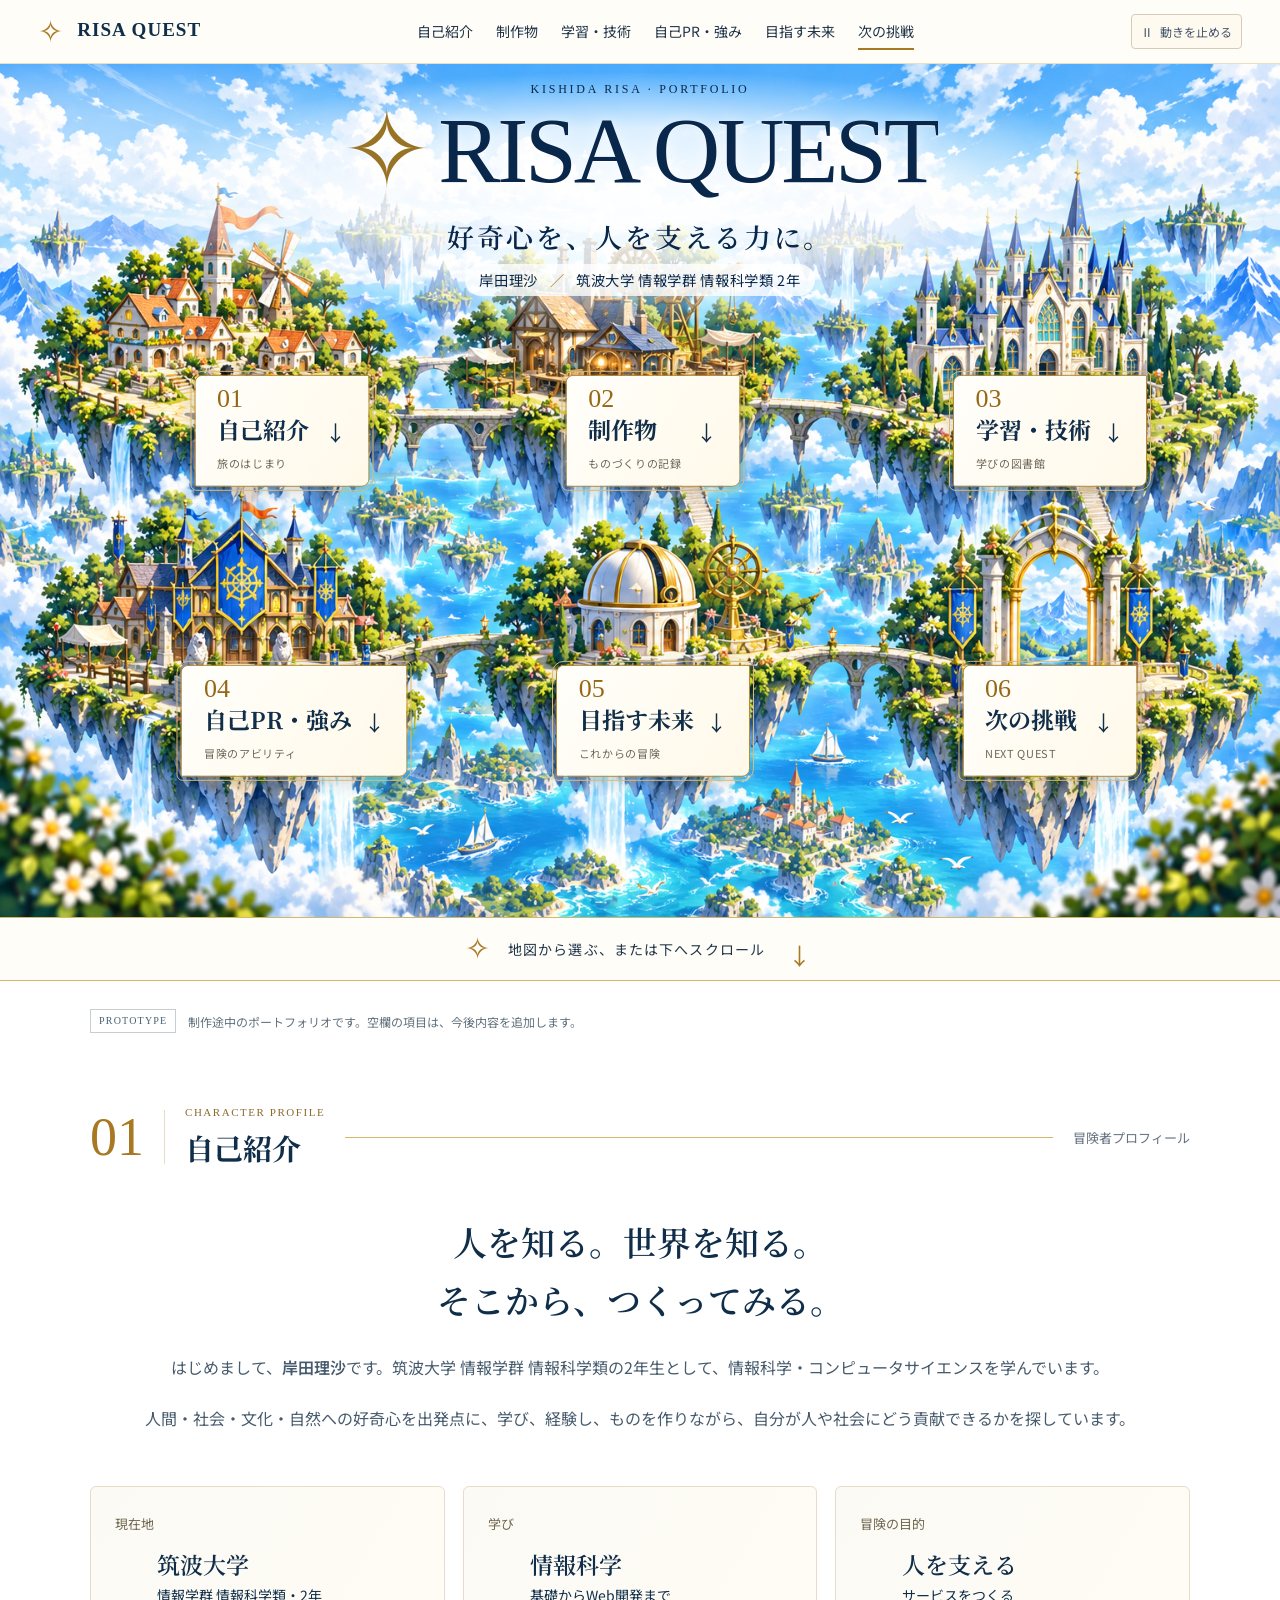
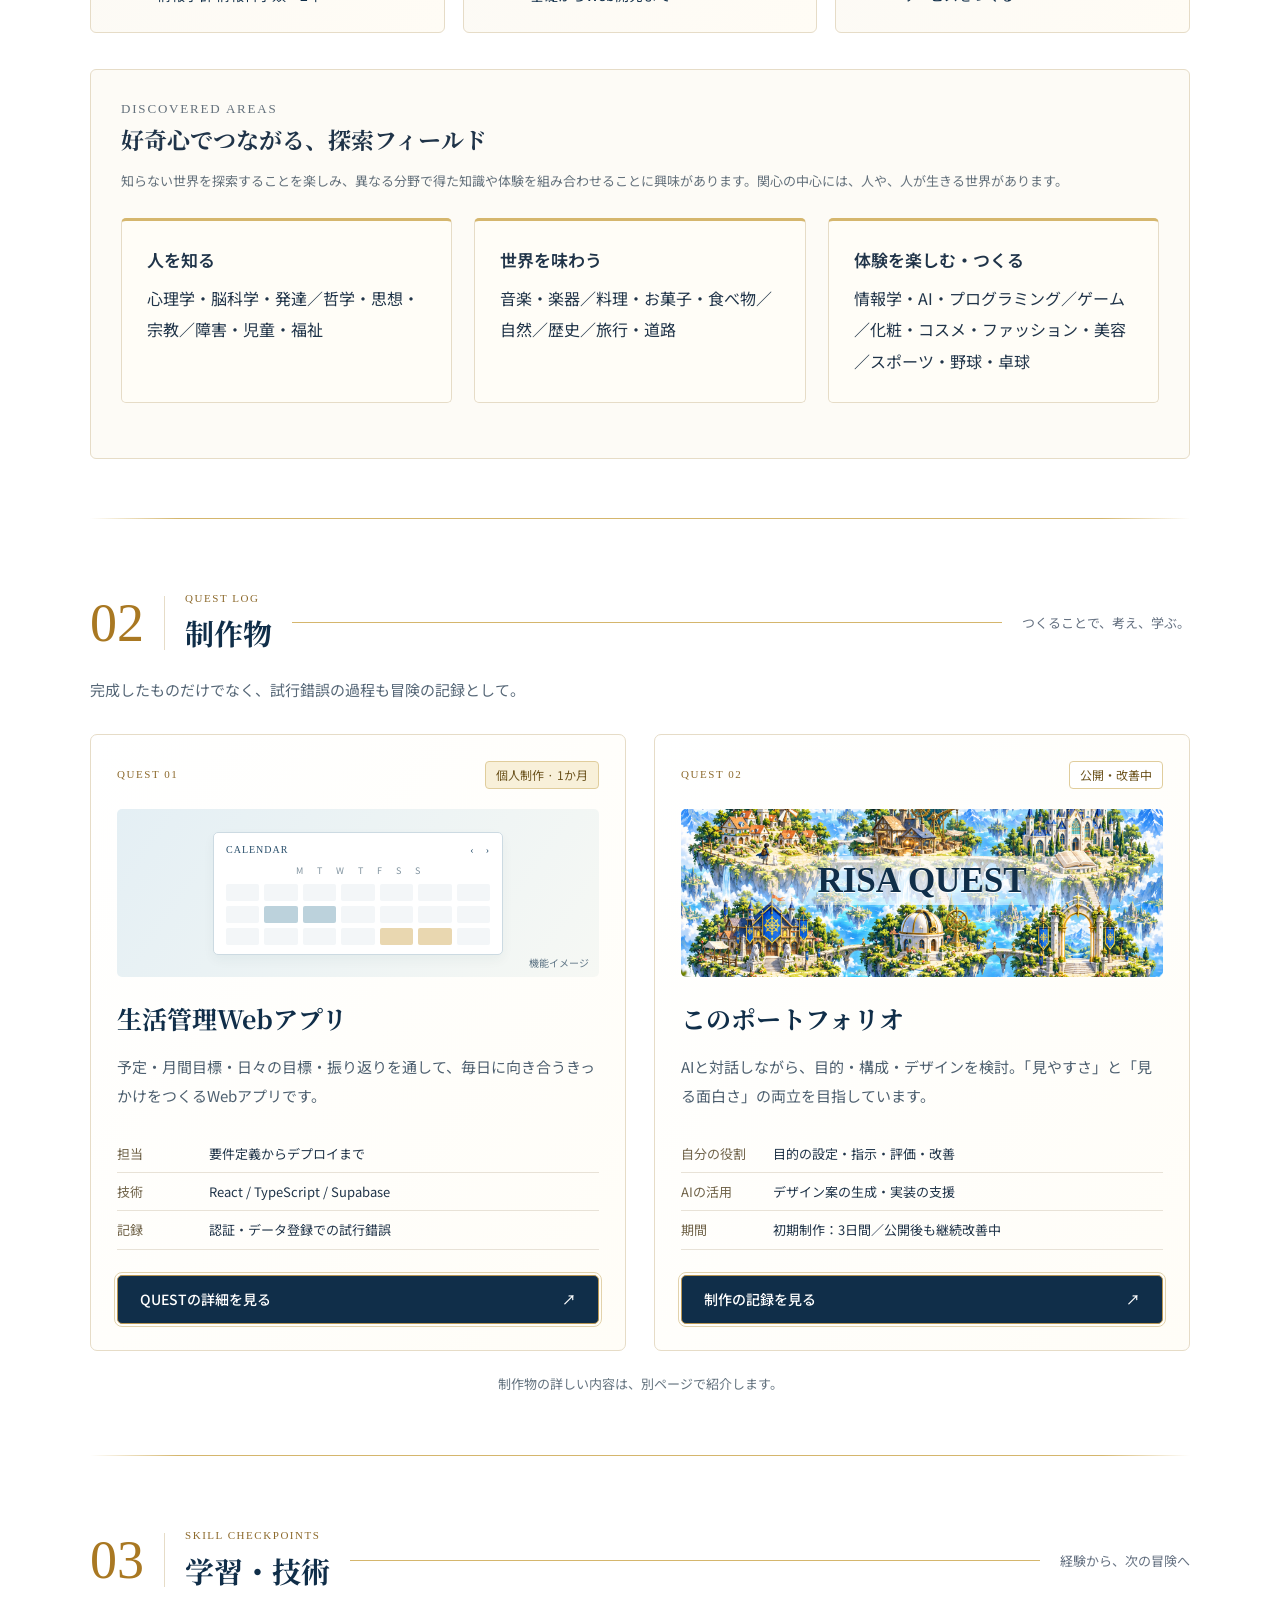
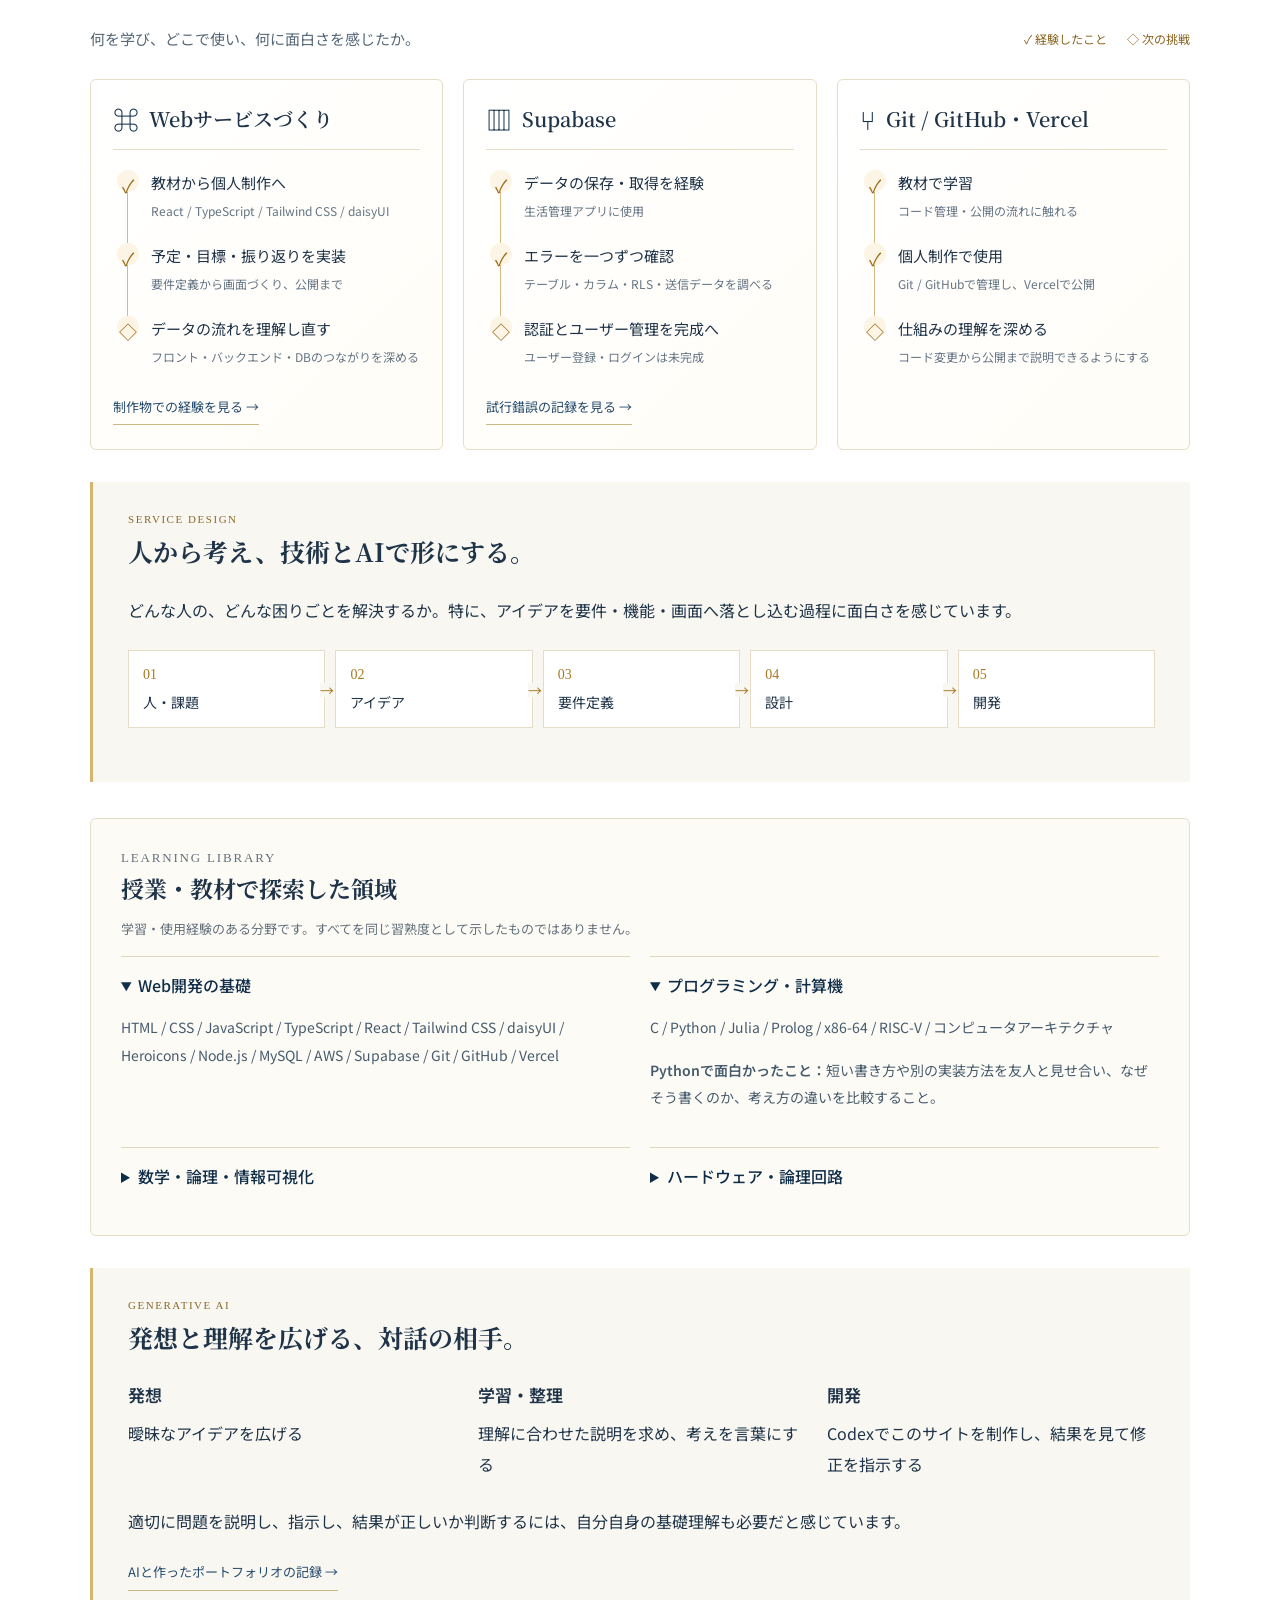
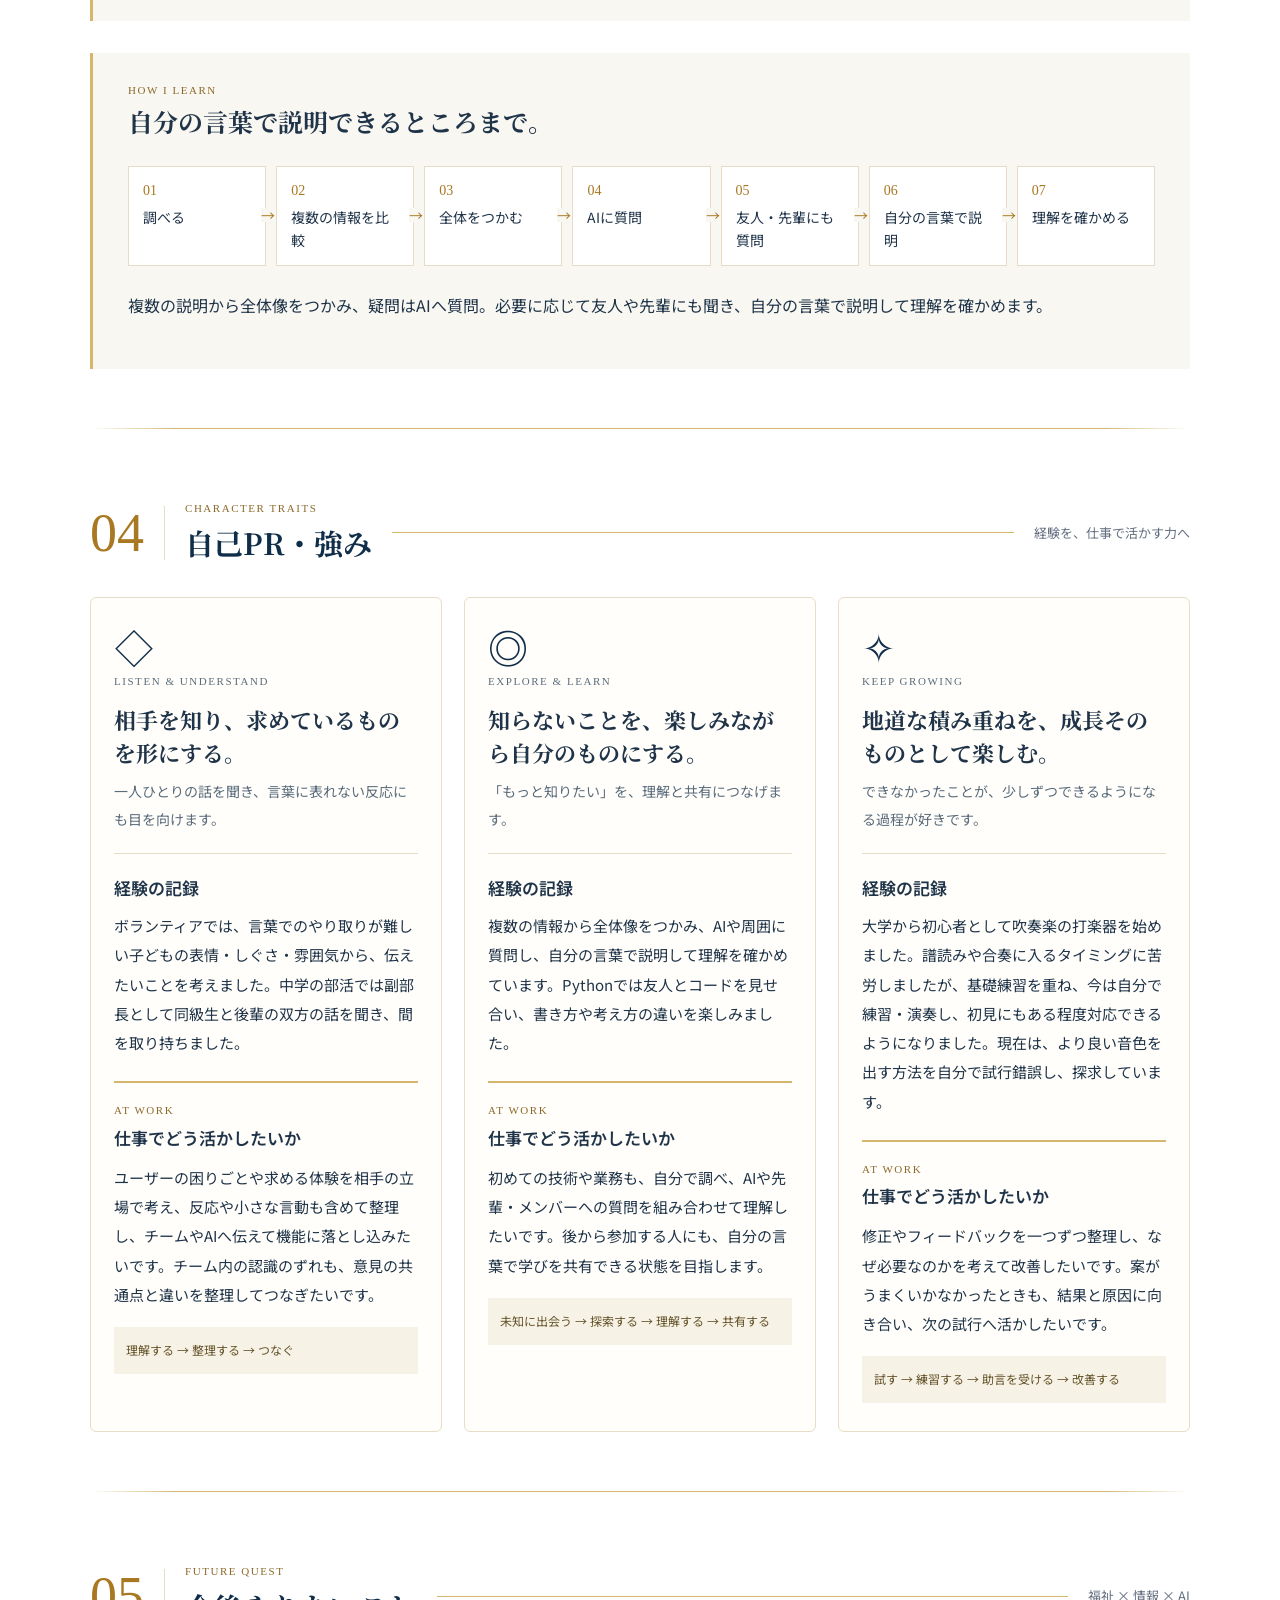
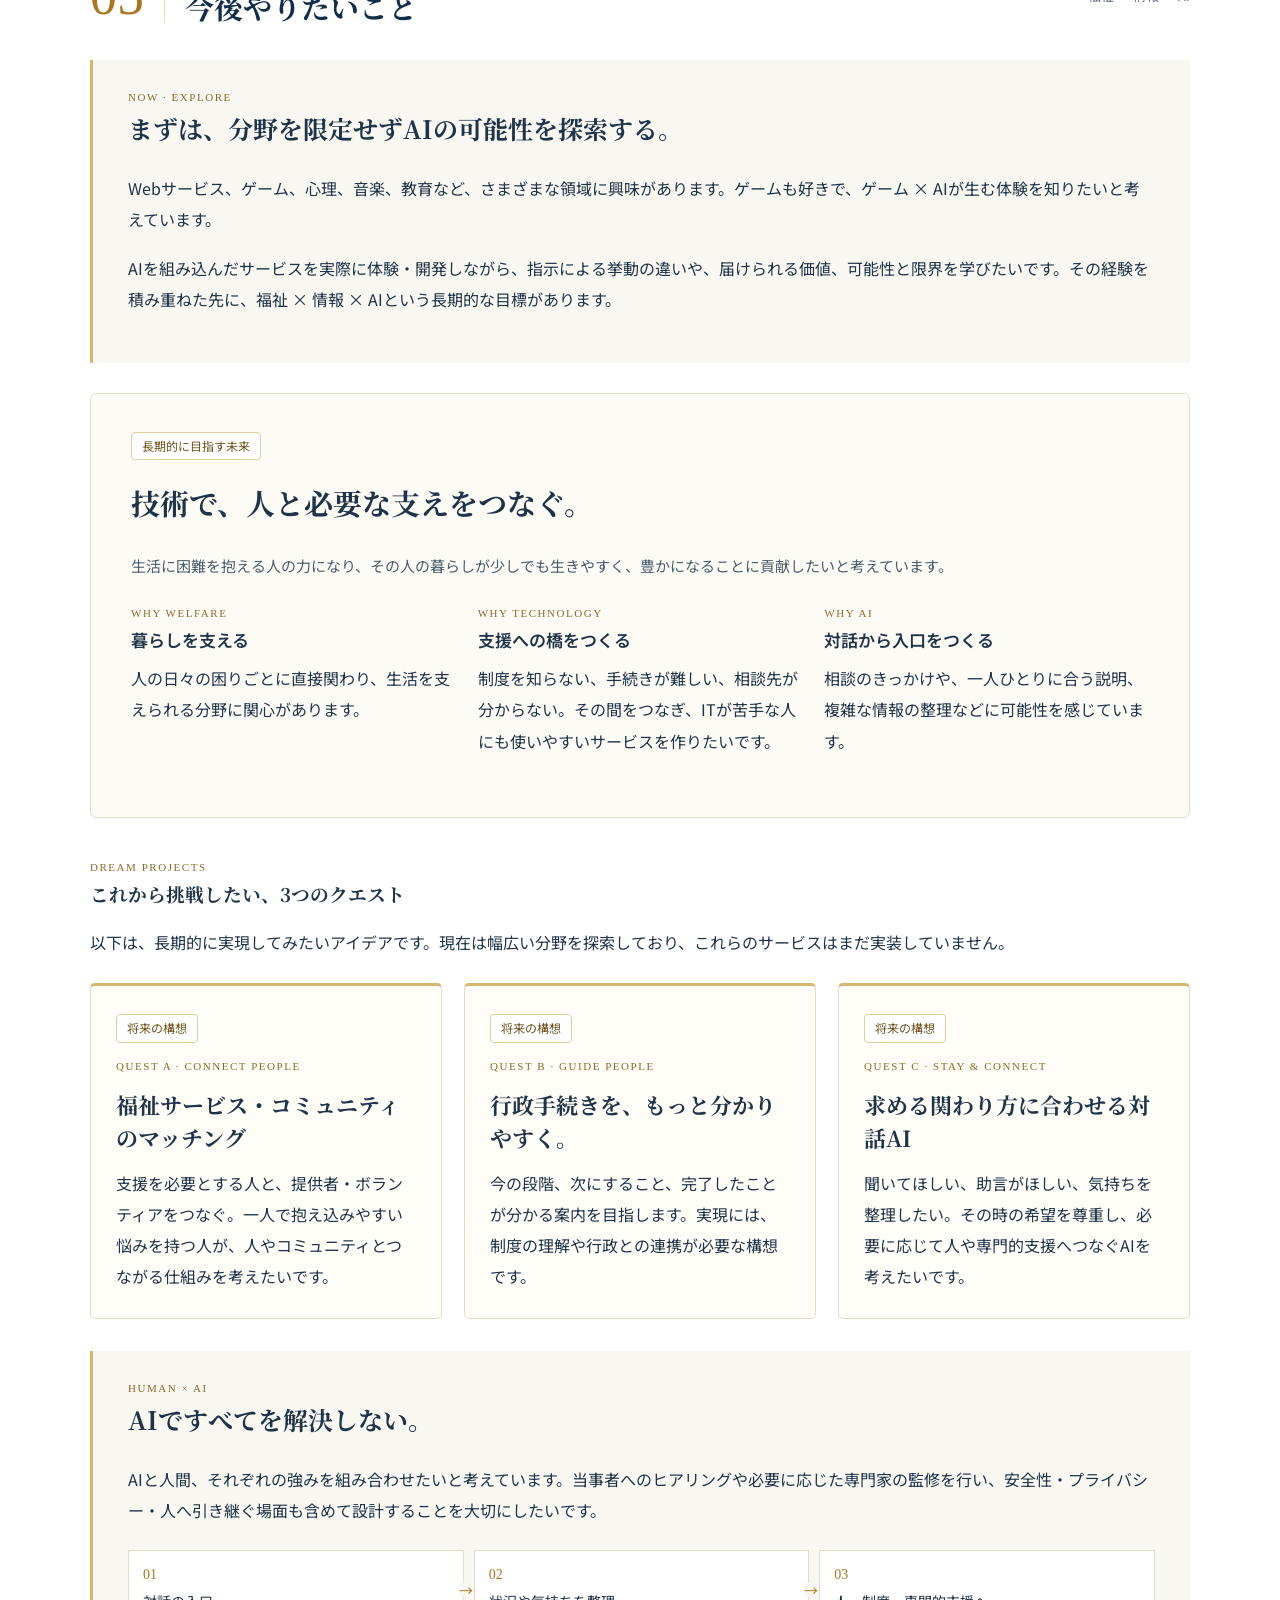
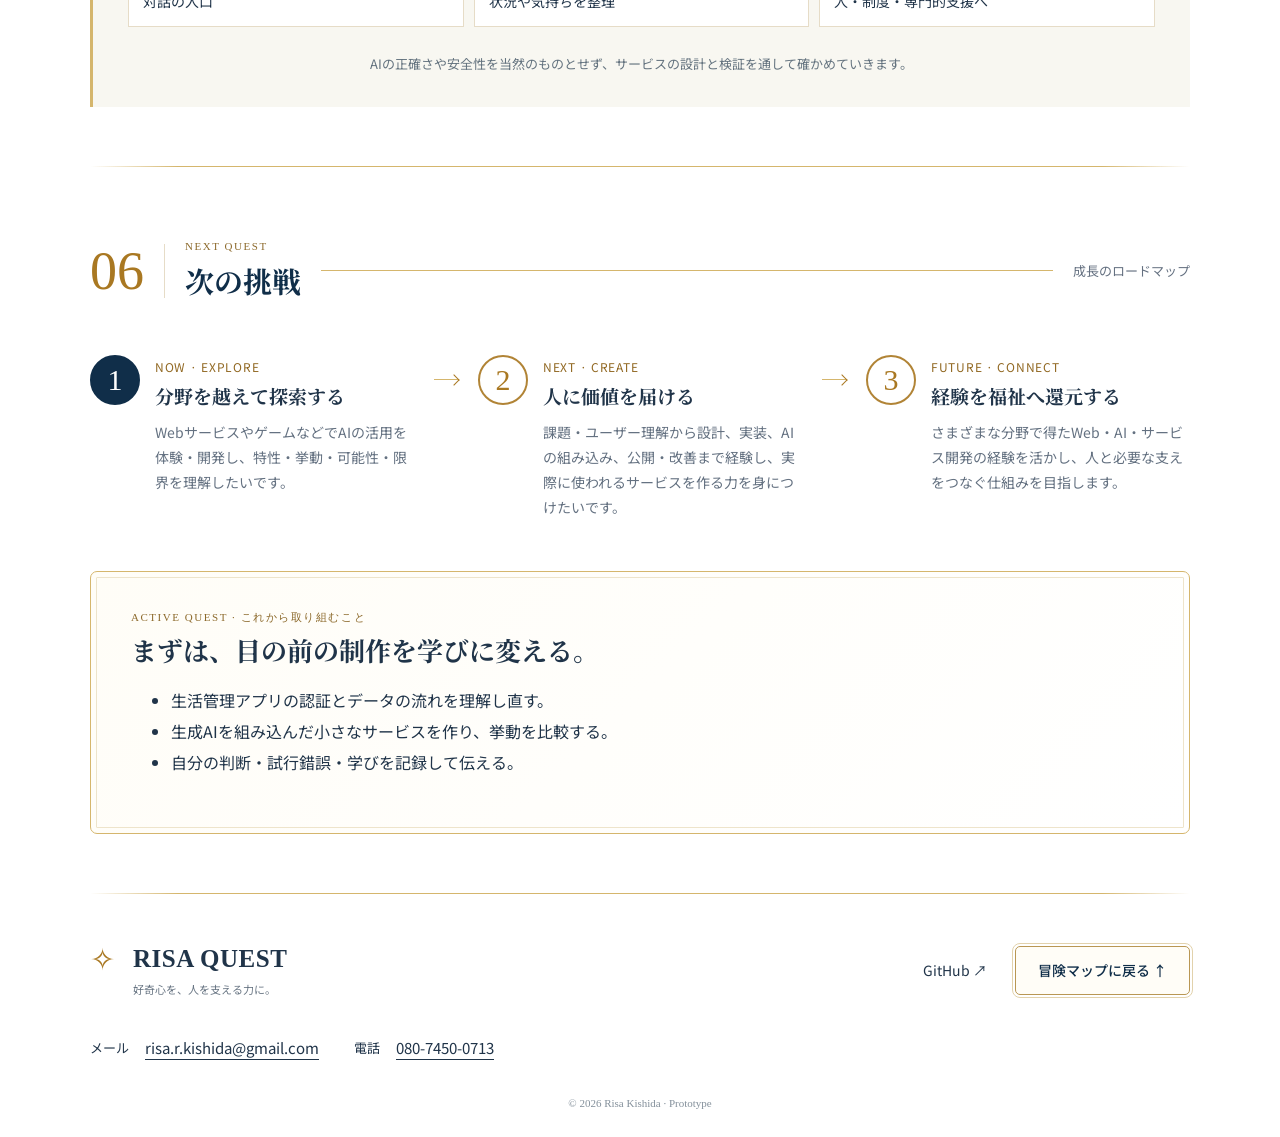
==== commit ee6691dc: "Refine strengths, AI design decisions, future roadmap and contact" ====
--- a/index.html
+++ b/index.html
@@ -1 +1 @@
-<!doctype html><html lang="ja"><head><meta charset="utf-8"><meta name="viewport" content="width=device-width,initial-scale=1"><title>岸田理沙 — 好奇心を、人を支える力に。 | RISA QUEST</title><meta name="description" content="筑波大学情報学群情報科学類2年・岸田理沙の制作と学びの記録。好奇心を、人を支える力に。"><meta name="theme-color" content="#102e49"><meta property="og:title" content="岸田理沙 — 好奇心を、人を支える力に。 | RISA QUEST"><meta property="og:description" content="筑波大学で情報科学を学ぶ岸田理沙のポートフォリオ。福祉 × 情報 × AIの未来へ。"><meta property="og:type" content="website"><link rel="icon" href="data:image/svg+xml,%3Csvg xmlns='http://www.w3.org/2000/svg' viewBox='0 0 40 40'%3E%3Crect width='40' height='40' rx='9' fill='%23102e49'/%3E%3Cpath d='M20 3 24 16 37 20 24 24 20 37 16 24 3 20 16 16Z' fill='%23dfb965'/%3E%3C/svg%3E"><link rel="preload" as="image" href="adventure-map.png" fetchpriority="high"><link rel="stylesheet" href="style.css"><script src="script.js" defer></script></head><body><a class="skip-link" href="#about">本文へスキップ</a><header class="site-header"><a class="small-brand" href="#top"><span aria-hidden="true">✧</span> RISA QUEST</a><nav class="desktop-nav" aria-label="セクション"><a href="#about">自己紹介</a><a href="#works">制作物</a><a href="#skills">学習・技術</a><a href="#strengths">自己PR・強み</a><a href="#future">目指す未来</a><a href="#next">次の挑戦</a></nav><div class="header-actions"><button class="motion-toggle" type="button" aria-pressed="false" aria-label="アニメーションを停止する"><span aria-hidden="true">Ⅱ</span><span class="motion-label">動きを止める</span></button><button class="menu-toggle" type="button" aria-expanded="false" aria-controls="mobile-nav">メニュー ☰</button></div><nav id="mobile-nav" class="mobile-nav" aria-label="モバイルナビゲーション" hidden><a href="#about">自己紹介</a><a href="#works">制作物</a><a href="#skills">学習・技術</a><a href="#strengths">自己PR・強み</a><a href="#future">目指す未来</a><a href="#next">次の挑戦</a></nav></header><main><section class="map-hero" id="top" aria-labelledby="site-title"><div class="world-scene"><img class="map-image" src="adventure-map.png" width="1536" height="1024" alt="村、工房、図書館、ギルド、天文台、未来への門を橋がつなぐ昼の冒険マップ" fetchpriority="high"><div class="sky-motion" aria-hidden="true"><span></span><span></span></div><div class="water-effects" aria-hidden="true"><i class="water water-1"></i><i class="water water-2"></i><i class="water water-3"></i><i class="water water-4"></i><i class="water water-5"></i><i class="water water-6"></i></div><div class="hero-title"><p class="hero-kicker">KISHIDA RISA · PORTFOLIO</p><h1 id="site-title"><span class="logo-compass" aria-hidden="true">✧</span><span class="logo-word">RISA QUEST</span></h1><p class="tagline">好奇心を、人を支える力に。</p><p class="hero-profile">岸田理沙 <span>／</span> 筑波大学 情報学群 情報科学類 2年</p></div><nav class="map-destinations" aria-label="冒険マップ：各地点から同じページ内の紹介へ移動"><a class="destination destination-1" href="#about"><span class="destination-number">01</span><span class="destination-title">自己紹介</span><span class="destination-arrow" aria-hidden="true">↓</span><span class="destination-sub">旅のはじまり</span></a><a class="destination destination-2" href="#works"><span class="destination-number">02</span><span class="destination-title">制作物</span><span class="destination-arrow" aria-hidden="true">↓</span><span class="destination-sub">ものづくりの記録</span></a><a class="destination destination-3" href="#skills"><span class="destination-number">03</span><span class="destination-title">学習・技術</span><span class="destination-arrow" aria-hidden="true">↓</span><span class="destination-sub">学びの図書館</span></a><a class="destination destination-4" href="#strengths"><span class="destination-number">04</span><span class="destination-title">自己PR・強み</span><span class="destination-arrow" aria-hidden="true">↓</span><span class="destination-sub">冒険のアビリティ</span></a><a class="destination destination-5" href="#future"><span class="destination-number">05</span><span class="destination-title">目指す未来</span><span class="destination-arrow" aria-hidden="true">↓</span><span class="destination-sub">これからの冒険</span></a><a class="destination destination-6" href="#next"><span class="destination-number">06</span><span class="destination-title">次の挑戦</span><span class="destination-arrow" aria-hidden="true">↓</span><span class="destination-sub">NEXT QUEST</span></a></nav></div><div class="map-caption"><span aria-hidden="true">✧</span><p>地図から選ぶ、または下へスクロール</p><a href="#about" aria-label="自己紹介へ">↓</a></div></section><div class="draft-note"><span>PROTOTYPE</span>制作途中のポートフォリオです。空欄の項目は、今後内容を追加します。</div><section class="chapter" id="about" aria-labelledby="about-title"><div class="chapter-heading reveal"><span class="chapter-number">01</span><div><p class="eyebrow">CHARACTER PROFILE</p><h2 id="about-title">自己紹介</h2></div><span class="chapter-subtitle">冒険者プロフィール</span></div><div class="profile-intro reveal"><p class="section-lead">人を知る。世界を知る。<br>そこから、つくってみる。</p><p>はじめまして、<strong>岸田理沙</strong>です。筑波大学 情報学群 情報科学類の2年生として、情報科学・コンピュータサイエンスを学んでいます。</p><p>人間・社会・文化・自然への好奇心を出発点に、学び、経験し、ものを作りながら、自分が人や社会にどう貢献できるかを探しています。</p></div><dl class="profile-stats stagger"><div class="reveal"><dt>現在地</dt><dd>筑波大学<small>情報学群 情報科学類・2年</small></dd></div><div class="reveal"><dt>学び</dt><dd>情報科学<small>基礎からWeb開発まで</small></dd></div><div class="reveal"><dt>冒険の目的</dt><dd>人を支える<small>サービスをつくる</small></dd></div></dl><div class="learning-catalog reveal"><p class="eyebrow">DISCOVERED AREAS</p><h3>好奇心でつながる、探索フィールド</h3><p>関心の中心にあるのは「人間そのもの」「人が生きる世界」「人を支える方法」です。</p><div class="rq-grid"><article class="rq-panel"><h4>人を知る</h4><p>心理学・脳科学・発達／哲学・思想・宗教／障害・児童・福祉</p></article><article class="rq-panel"><h4>世界を味わう</h4><p>音楽・楽器／料理・お菓子・食べ物／自然／歴史／旅行・道路</p></article><article class="rq-panel"><h4>体験を楽しむ・つくる</h4><p>情報学・AI・プログラミング／ゲーム／化粧・コスメ・ファッション・美容／スポーツ・野球・卓球</p></article></div></div></section><section class="chapter" id="works" aria-labelledby="works-title"><div class="chapter-heading reveal"><span class="chapter-number">02</span><div><p class="eyebrow">QUEST LOG</p><h2 id="works-title">制作物</h2></div><span class="chapter-subtitle">つくることで、考え、学ぶ。</span></div><p class="chapter-description reveal">完成したものだけでなく、試行錯誤の過程も冒険の記録として。</p><div class="project-grid stagger"><article class="quest-card reveal"><div class="quest-card-top"><span class="eyebrow">QUEST 01</span><span class="badge">個人制作 · 1か月</span></div><div class="project-visual calendar-visual" aria-label="カレンダー機能のイメージ。実際の画面ではありません"><div class="calendar-mini" aria-hidden="true"><div class="calendar-mini-head"><span>CALENDAR</span><span>‹　›</span></div><div class="calendar-days">M　 T　 W　 T　 F　 S　 S</div><div class="calendar-grid"><i class=""></i><i class=""></i><i class=""></i><i class=""></i><i class=""></i><i class=""></i><i class=""></i><i class=""></i><i class="event"></i><i class="event"></i><i class=""></i><i class=""></i><i class=""></i><i class=""></i><i class=""></i><i class=""></i><i class=""></i><i class=""></i><i class="event"></i><i class="event"></i><i class=""></i></div></div><span class="visual-caption">機能イメージ</span></div><h3>生活管理Webアプリ</h3><p>予定・月間目標・日々の目標・振り返りを通して、毎日に向き合うきっかけをつくるWebアプリです。</p><dl class="project-facts"><div><dt>担当</dt><dd>要件定義からデプロイまで</dd></div><div><dt>技術</dt><dd>React / TypeScript / Supabase</dd></div><div><dt>記録</dt><dd>認証・データ登録での試行錯誤</dd></div></dl><a class="button" href="life-management.html">QUESTの詳細を見る <span>↗</span></a></article><article class="quest-card reveal"><div class="quest-card-top"><span class="eyebrow">QUEST 02</span><span class="badge outline">制作中</span></div><div class="project-visual portfolio-visual"><img src="adventure-map.png" width="1536" height="1024" alt="このポートフォリオの冒険マップ" loading="lazy"><span>RISA QUEST</span></div><h3>このポートフォリオ</h3><p>AIと対話しながら、目的・構成・デザインを検討。「見やすさ」と「見る面白さ」の両立を目指しています。</p><dl class="project-facts"><div><dt>自分の役割</dt><dd>目的の設定・指示・評価・改善</dd></div><div><dt>AIの活用</dt><dd>デザイン案の生成・実装の支援</dd></div><div><dt>記録</dt><dd>比較して、判断して、伝え直す</dd></div></dl><a class="button" href="portfolio.html">制作の記録を見る <span>↗</span></a></article></div><p class="section-note reveal">制作物の詳しい内容は、別ページで紹介します。</p></section><section class="chapter" id="skills" aria-labelledby="skills-title"><div class="chapter-heading reveal"><span class="chapter-number">03</span><div><p class="eyebrow">SKILL CHECKPOINTS</p><h2 id="skills-title">学習・技術</h2></div><span class="chapter-subtitle">経験から、次の冒険へ</span></div><div class="skill-description reveal"><p>何を学び、どこで使い、何に面白さを感じたか。</p><p class="checkpoint-legend"><span>✓ 経験したこと</span><span>◇ 次の挑戦</span></p></div><div class="skill-grid stagger"><article class="skill-card reveal"><div class="skill-card-heading"><span class="skill-emblem" aria-hidden="true">⌘</span><h3>Webサービスづくり</h3></div><ol class="checkpoints"><li class="completed"><span class="check-symbol">✓</span><div>教材から個人制作へ<small>React / TypeScript / Tailwind CSS / daisyUI</small></div></li><li class="completed"><span class="check-symbol">✓</span><div>予定・目標・振り返りを実装<small>要件定義から画面づくり、公開まで</small></div></li><li class="upcoming"><span class="check-symbol">◇</span><div>データの流れを理解し直す<small>フロント・バックエンド・DBのつながりを深める</small></div></li></ol><a class="inline-link" href="life-management.html">制作物での経験を見る →</a></article><article class="skill-card reveal"><div class="skill-card-heading"><span class="skill-emblem" aria-hidden="true">▥</span><h3>Supabase</h3></div><ol class="checkpoints"><li class="completed"><span class="check-symbol">✓</span><div>データの保存・取得を経験<small>生活管理アプリに使用</small></div></li><li class="completed"><span class="check-symbol">✓</span><div>エラーを一つずつ確認<small>テーブル・カラム・RLS・送信データを調べる</small></div></li><li class="upcoming"><span class="check-symbol">◇</span><div>認証とユーザー管理を完成へ<small>ユーザー登録・ログインは未完成</small></div></li></ol><a class="inline-link" href="life-management.html#challenge">試行錯誤の記録を見る →</a></article><article class="skill-card reveal"><div class="skill-card-heading"><span class="skill-emblem" aria-hidden="true">⑂</span><h3>Git / GitHub・Vercel</h3></div><ol class="checkpoints"><li class="completed"><span class="check-symbol">✓</span><div>教材で学習<small>コード管理・公開の流れに触れる</small></div></li><li class="completed"><span class="check-symbol">✓</span><div>個人制作で使用<small>Git / GitHubで管理し、Vercelで公開</small></div></li><li class="upcoming"><span class="check-symbol">◇</span><div>仕組みの理解を深める<small>コード変更から公開まで説明できるようにする</small></div></li></ol></article></div><div class="rq-callout reveal"><p class="eyebrow">SERVICE DESIGN</p><h3>人から考え、技術とAIで形にする。</h3><p>どんな人の、どんな困りごとを解決するか。特に、アイデアを要件・機能・画面へ落とし込む過程に面白さを感じています。</p><ol class="rq-flow"><li><span>01</span>人・課題</li><li><span>02</span>アイデア</li><li><span>03</span>要件定義</li><li><span>04</span>設計</li><li><span>05</span>開発</li></ol></div><div class="learning-catalog reveal"><p class="eyebrow">LEARNING LIBRARY</p><h3>授業・教材で探索した領域</h3><p>学習・使用経験のある分野です。すべてを同じ習熟度として示したものではありません。</p><div class="catalog-grid"><details open><summary>Web開発の基礎</summary><p>HTML / CSS / JavaScript / TypeScript / React / Tailwind CSS / daisyUI / Heroicons / Node.js / MySQL / AWS / Supabase / Git / GitHub / Vercel</p></details><details open><summary>プログラミング・計算機</summary><p>C / Python / Julia / Prolog / x86-64 / RISC-V / コンピュータアーキテクチャ</p><p><strong>Pythonで面白かったこと：</strong>短い書き方や別の実装方法を友人と見せ合い、なぜそう書くのか、考え方の違いを比較すること。</p></details><details><summary>数学・論理・情報可視化</summary><p>線形代数、微分積分、確率、数値計算法、命題論理・述語論理、自然演繹、DPLL、論理の形式化。データの尺度水準、多変量データ、グラフや図による情報表現も学びました。</p></details><details><summary>ハードウェア・論理回路</summary><p>Vivado / Verilog HDLで全加算器、Dフリップフロップ、シフトレジスタ、チャタリング検出、7セグメントディスプレイ、センサデータ表示などを学習。RISC-V・Verilatorの演習にも取り組みました。</p></details></div></div><div class="rq-callout reveal"><p class="eyebrow">GENERATIVE AI</p><h3>発想と理解を広げる、対話の相手。</h3><div class="rq-grid"><div><h4>発想</h4><p>曖昧なアイデアを広げる</p></div><div><h4>学習・整理</h4><p>理解に合わせた説明を求め、考えを言葉にする</p></div><div><h4>開発</h4><p>Codexでこのサイトを制作し、結果を見て修正を指示する</p></div></div><p>適切に問題を説明し、指示し、結果が正しいか判断するには、自分自身の基礎理解も必要だと感じています。</p><a class="inline-link" href="portfolio.html">AIと作ったポートフォリオの記録 →</a></div><div class="rq-callout reveal"><p class="eyebrow">HOW I LEARN</p><h3>自分の言葉で説明できるところまで。</h3><ol class="rq-flow"><li><span>01</span>調べる</li><li><span>02</span>比較する</li><li><span>03</span>全体をつかむ</li><li><span>04</span>疑問を見つける</li><li><span>05</span>AIと対話する</li><li><span>06</span>自分の言葉で説明</li><li><span>07</span>理解を確かめる</li></ol><p>インターネットで複数の説明を読み、疑問をAIへ質問。AIや友人に説明し直し、理解を確かめます。</p></div></section><section class="chapter" id="strengths" aria-labelledby="strengths-title"><div class="chapter-heading reveal"><span class="chapter-number">04</span><div><p class="eyebrow">CHARACTER TRAITS</p><h2 id="strengths-title">自己PR・強み</h2></div><span class="chapter-subtitle">経験の中で育ったもの</span></div><div class="ability-grid stagger"><article class="ability-card reveal"><span class="ability-icon" aria-hidden="true">◇</span><p class="eyebrow">LISTEN & UNDERSTAND</p><h3>相手を知ろうとする。</h3><p>言葉だけに頼らず、表情やしぐさにも目を向ける。</p><div class="rq-evidence"><h4>経験の記録</h4><p>ボランティアで、言葉でのコミュニケーションが難しい子どもの表情やしぐさ、場の雰囲気から気持ちを理解しようとしました。</p><h4>そこから育てていること</h4><p>中学の部活では副部長として同級生と後輩の双方の話を聞き、間を取り持ちました。友人の相談にも、一緒に考える姿勢で向き合っています。</p></div></article><article class="ability-card reveal"><span class="ability-icon" aria-hidden="true">◎</span><p class="eyebrow">EXPLORE & LEARN</p><h3>自分の言葉で理解する。</h3><p>「分かった」で終わらず、なぜを確かめる。</p><div class="rq-evidence"><h4>経験の記録</h4><p>複数の説明から全体像をつかみ、疑問をAIに聞き、自分の言葉で説明して理解を確かめています。</p><h4>そこから育てていること</h4><p>Pythonでは友人とコードを見せ合い、異なる書き方や考え方を比較することに面白さを感じました。</p></div></article><article class="ability-card reveal"><span class="ability-icon" aria-hidden="true">✧</span><p class="eyebrow">KEEP GROWING</p><h3>少しずつ、自分のものにする。</h3><p>できないことにも、練習を重ねて向き合う。</p><div class="rq-evidence"><h4>経験の記録</h4><p>大学から吹奏楽の打楽器を始めました。譜読みや入るタイミング、楽器・ドラムの扱いに苦労し、周囲の助けを借りて練習しました。</p><h4>そこから育てていること</h4><p>今は一部の初見演奏や自分での練習、合奏中の判断ができるようになり、より良い音色の出し方を調べています。</p></div></article></div></section><section class="chapter" id="future" aria-labelledby="future-title"><div class="chapter-heading reveal"><span class="chapter-number">05</span><div><p class="eyebrow">FUTURE QUEST</p><h2 id="future-title">今後やりたいこと</h2></div><span class="chapter-subtitle">福祉 × 情報 × AI</span></div><div class="future-message reveal"><span class="badge outline">目指す未来</span><h3>技術で、人と必要な支えをつなぐ。</h3><p>生活に困難を抱える人の力になり、その人の暮らしが少しでも生きやすく、豊かになることに貢献したいと考えています。</p><div class="rq-grid"><article><p class="eyebrow">WHY WELFARE</p><h4>暮らしを支える</h4><p>人の日々の困りごとに直接関わり、生活を支えられる分野に関心があります。</p></article><article><p class="eyebrow">WHY TECHNOLOGY</p><h4>支援への橋をつくる</h4><p>制度を知らない、手続きが難しい、相談先が分からない。その間をつなぎ、ITが苦手な人にも使いやすいサービスを作りたいです。</p></article><article><p class="eyebrow">WHY AI</p><h4>対話から入口をつくる</h4><p>相談のきっかけや、一人ひとりに合う説明、複雑な情報の整理などに可能性を感じています。</p></article></div></div><div class="rq-section-intro reveal"><p class="eyebrow">DREAM PROJECTS</p><h3>これから挑戦したい、3つのクエスト</h3><p>以下は将来のアイデアです。現在実装したサービスではありません。</p></div><div class="rq-grid stagger"><article class="rq-panel reveal"><span class="badge outline">将来の構想</span><p class="eyebrow">QUEST A · CONNECT PEOPLE</p><h3>福祉サービス・コミュニティのマッチング</h3><p>支援を必要とする人と、提供者・ボランティアをつなぐ。一人で抱え込みやすい悩みを持つ人が、人やコミュニティとつながる仕組みを考えたいです。</p></article><article class="rq-panel reveal"><span class="badge outline">将来の構想</span><p class="eyebrow">QUEST B · GUIDE PEOPLE</p><h3>行政手続きを、もっと分かりやすく。</h3><p>今の段階、次にすること、完了したことが分かる案内を目指します。実現には、制度の理解や行政との連携が必要な構想です。</p></article><article class="rq-panel reveal"><span class="badge outline">将来の構想</span><p class="eyebrow">QUEST C · STAY & CONNECT</p><h3>求める関わり方に合わせる対話AI</h3><p>聞いてほしい、助言がほしい、気持ちを整理したい。その時の希望を尊重し、必要に応じて人や専門的支援へつなぐAIを考えたいです。</p></article></div><div class="rq-callout reveal"><p class="eyebrow">HUMAN × AI</p><h3>AIですべてを解決しない。</h3><p>AIと人間、それぞれの強みを組み合わせたいと考えています。当事者へのヒアリングや必要に応じた専門家の監修を行い、安全性・プライバシー・人へ引き継ぐ場面も含めて設計することを大切にしたいです。</p><ol class="rq-flow"><li><span>01</span>対話の入口</li><li><span>02</span>状況や気持ちを整理</li><li><span>03</span>人・制度・専門的支援へ</li></ol><p class="section-note">AIの正確さや安全性を当然のものとせず、サービスの設計と検証を通して確かめていきます。</p></div></section><section class="chapter" id="next" aria-labelledby="next-title"><div class="chapter-heading reveal"><span class="chapter-number">06</span><div><p class="eyebrow">NEXT QUEST</p><h2 id="next-title">次の挑戦</h2></div><span class="chapter-subtitle">成長のロードマップ</span></div><div class="journey-route reveal"><article><span class="route-marker current">1</span><div><p class="route-label">NOW · EXPLORE</p><h3>制作で理解を深める</h3><p>Webと生成AIの特性・挙動・可能性・限界を学ぶ。ゲームを含む様々な分野で、AIがつくる体験を探索したいです。</p></div></article><span class="route-connector" aria-hidden="true"></span><article><span class="route-marker ">2</span><div><p class="route-label">NEXT · CREATE</p><h3>サービスとして形にする</h3><p>ユーザーの課題から、要件定義・UI/UX・フロントエンド・バックエンド・AI・公開までをつなげる力を身につけたいです。</p></div></article><span class="route-connector" aria-hidden="true"></span><article><span class="route-marker ">3</span><div><p class="route-label">FUTURE · CONNECT</p><h3>人と支えをつなぐ</h3><p>制作で得た経験を福祉分野へ還元し、必要な情報・人・サービスへつながりやすい仕組みを目指します。</p></div></article></div><div class="quest-letter reveal"><p class="eyebrow">ACTIVE QUEST · これから取り組むこと</p><h3>まずは、目の前の制作を学びに変える。</h3><ul><li>生活管理アプリの認証とデータの流れを理解し直す。</li><li>生成AIを組み込んだ小さなサービスを作り、挙動を比較する。</li><li>自分の判断・試行錯誤・学びを記録して伝える。</li></ul></div></section></main><footer class="site-footer"><div class="footer-brand"><span aria-hidden="true">✧</span><strong>RISA QUEST</strong><p>好奇心を、人を支える力に。</p></div><div class="footer-links"><a href="https://github.com/risa-zp" target="_blank" rel="noopener noreferrer">GitHub ↗</a><a class="button light" href="#top">冒険マップに戻る ↑</a></div><dl class="footer-contact"><div><dt>連絡先・SNS</dt><dd><div class="blank " role="note" aria-label="連絡先・SNS：未記入"></div></dd></div></dl><p class="copyright">© 2026 Risa Kishida · Prototype</p></footer><a class="back-map" href="#top" aria-label="冒険マップに戻る"><span aria-hidden="true">✧</span>MAP ↑</a></body></html>+<!doctype html><html lang="ja"><head><meta charset="utf-8"><meta name="viewport" content="width=device-width,initial-scale=1"><title>岸田理沙 — 好奇心を、人を支える力に。 | RISA QUEST</title><meta name="description" content="筑波大学情報学群情報科学類2年・岸田理沙の制作と学びの記録。好奇心を、人を支える力に。"><meta name="theme-color" content="#102e49"><meta property="og:title" content="岸田理沙 — 好奇心を、人を支える力に。 | RISA QUEST"><meta property="og:description" content="筑波大学で情報科学を学ぶ岸田理沙のポートフォリオ。福祉 × 情報 × AIの未来へ。"><meta property="og:type" content="website"><link rel="icon" href="data:image/svg+xml,%3Csvg xmlns='http://www.w3.org/2000/svg' viewBox='0 0 40 40'%3E%3Crect width='40' height='40' rx='9' fill='%23102e49'/%3E%3Cpath d='M20 3 24 16 37 20 24 24 20 37 16 24 3 20 16 16Z' fill='%23dfb965'/%3E%3C/svg%3E"><link rel="preload" as="image" href="adventure-map.png" fetchpriority="high"><link rel="stylesheet" href="style.css"><script src="script.js" defer></script></head><body><a class="skip-link" href="#about">本文へスキップ</a><header class="site-header"><a class="small-brand" href="#top"><span aria-hidden="true">✧</span> RISA QUEST</a><nav class="desktop-nav" aria-label="セクション"><a href="#about">自己紹介</a><a href="#works">制作物</a><a href="#skills">学習・技術</a><a href="#strengths">自己PR・強み</a><a href="#future">目指す未来</a><a href="#next">次の挑戦</a></nav><div class="header-actions"><button class="motion-toggle" type="button" aria-pressed="false" aria-label="アニメーションを停止する"><span aria-hidden="true">Ⅱ</span><span class="motion-label">動きを止める</span></button><button class="menu-toggle" type="button" aria-expanded="false" aria-controls="mobile-nav">メニュー ☰</button></div><nav id="mobile-nav" class="mobile-nav" aria-label="モバイルナビゲーション" hidden><a href="#about">自己紹介</a><a href="#works">制作物</a><a href="#skills">学習・技術</a><a href="#strengths">自己PR・強み</a><a href="#future">目指す未来</a><a href="#next">次の挑戦</a></nav></header><main><section class="map-hero" id="top" aria-labelledby="site-title"><div class="world-scene"><img class="map-image" src="adventure-map.png" width="1536" height="1024" alt="村、工房、図書館、ギルド、天文台、未来への門を橋がつなぐ昼の冒険マップ" fetchpriority="high"><div class="sky-motion" aria-hidden="true"><span></span><span></span></div><div class="water-effects" aria-hidden="true"><i class="water water-1"></i><i class="water water-2"></i><i class="water water-3"></i><i class="water water-4"></i><i class="water water-5"></i><i class="water water-6"></i></div><div class="hero-title"><p class="hero-kicker">KISHIDA RISA · PORTFOLIO</p><h1 id="site-title"><span class="logo-compass" aria-hidden="true">✧</span><span class="logo-word">RISA QUEST</span></h1><p class="tagline">好奇心を、人を支える力に。</p><p class="hero-profile">岸田理沙 <span>／</span> 筑波大学 情報学群 情報科学類 2年</p></div><nav class="map-destinations" aria-label="冒険マップ：各地点から同じページ内の紹介へ移動"><a class="destination destination-1" href="#about"><span class="destination-number">01</span><span class="destination-title">自己紹介</span><span class="destination-arrow" aria-hidden="true">↓</span><span class="destination-sub">旅のはじまり</span></a><a class="destination destination-2" href="#works"><span class="destination-number">02</span><span class="destination-title">制作物</span><span class="destination-arrow" aria-hidden="true">↓</span><span class="destination-sub">ものづくりの記録</span></a><a class="destination destination-3" href="#skills"><span class="destination-number">03</span><span class="destination-title">学習・技術</span><span class="destination-arrow" aria-hidden="true">↓</span><span class="destination-sub">学びの図書館</span></a><a class="destination destination-4" href="#strengths"><span class="destination-number">04</span><span class="destination-title">自己PR・強み</span><span class="destination-arrow" aria-hidden="true">↓</span><span class="destination-sub">冒険のアビリティ</span></a><a class="destination destination-5" href="#future"><span class="destination-number">05</span><span class="destination-title">目指す未来</span><span class="destination-arrow" aria-hidden="true">↓</span><span class="destination-sub">これからの冒険</span></a><a class="destination destination-6" href="#next"><span class="destination-number">06</span><span class="destination-title">次の挑戦</span><span class="destination-arrow" aria-hidden="true">↓</span><span class="destination-sub">NEXT QUEST</span></a></nav></div><div class="map-caption"><span aria-hidden="true">✧</span><p>地図から選ぶ、または下へスクロール</p><a href="#about" aria-label="自己紹介へ">↓</a></div></section><div class="draft-note"><span>PROTOTYPE</span>制作途中のポートフォリオです。空欄の項目は、今後内容を追加します。</div><section class="chapter" id="about" aria-labelledby="about-title"><div class="chapter-heading reveal"><span class="chapter-number">01</span><div><p class="eyebrow">CHARACTER PROFILE</p><h2 id="about-title">自己紹介</h2></div><span class="chapter-subtitle">冒険者プロフィール</span></div><div class="profile-intro reveal"><p class="section-lead">人を知る。世界を知る。<br>そこから、つくってみる。</p><p>はじめまして、<strong>岸田理沙</strong>です。筑波大学 情報学群 情報科学類の2年生として、情報科学・コンピュータサイエンスを学んでいます。</p><p>人間・社会・文化・自然への好奇心を出発点に、学び、経験し、ものを作りながら、自分が人や社会にどう貢献できるかを探しています。</p></div><dl class="profile-stats stagger"><div class="reveal"><dt>現在地</dt><dd>筑波大学<small>情報学群 情報科学類・2年</small></dd></div><div class="reveal"><dt>学び</dt><dd>情報科学<small>基礎からWeb開発まで</small></dd></div><div class="reveal"><dt>冒険の目的</dt><dd>人を支える<small>サービスをつくる</small></dd></div></dl><div class="learning-catalog reveal"><p class="eyebrow">DISCOVERED AREAS</p><h3>好奇心でつながる、探索フィールド</h3><p>知らない世界を探索することを楽しみ、異なる分野で得た知識や体験を組み合わせることに興味があります。関心の中心には、人や、人が生きる世界があります。</p><div class="rq-grid"><article class="rq-panel"><h4>人を知る</h4><p>心理学・脳科学・発達／哲学・思想・宗教／障害・児童・福祉</p></article><article class="rq-panel"><h4>世界を味わう</h4><p>音楽・楽器／料理・お菓子・食べ物／自然／歴史／旅行・道路</p></article><article class="rq-panel"><h4>体験を楽しむ・つくる</h4><p>情報学・AI・プログラミング／ゲーム／化粧・コスメ・ファッション・美容／スポーツ・野球・卓球</p></article></div></div></section><section class="chapter" id="works" aria-labelledby="works-title"><div class="chapter-heading reveal"><span class="chapter-number">02</span><div><p class="eyebrow">QUEST LOG</p><h2 id="works-title">制作物</h2></div><span class="chapter-subtitle">つくることで、考え、学ぶ。</span></div><p class="chapter-description reveal">完成したものだけでなく、試行錯誤の過程も冒険の記録として。</p><div class="project-grid stagger"><article class="quest-card reveal"><div class="quest-card-top"><span class="eyebrow">QUEST 01</span><span class="badge">個人制作 · 1か月</span></div><div class="project-visual calendar-visual" aria-label="カレンダー機能のイメージ。実際の画面ではありません"><div class="calendar-mini" aria-hidden="true"><div class="calendar-mini-head"><span>CALENDAR</span><span>‹　›</span></div><div class="calendar-days">M　 T　 W　 T　 F　 S　 S</div><div class="calendar-grid"><i class=""></i><i class=""></i><i class=""></i><i class=""></i><i class=""></i><i class=""></i><i class=""></i><i class=""></i><i class="event"></i><i class="event"></i><i class=""></i><i class=""></i><i class=""></i><i class=""></i><i class=""></i><i class=""></i><i class=""></i><i class=""></i><i class="event"></i><i class="event"></i><i class=""></i></div></div><span class="visual-caption">機能イメージ</span></div><h3>生活管理Webアプリ</h3><p>予定・月間目標・日々の目標・振り返りを通して、毎日に向き合うきっかけをつくるWebアプリです。</p><dl class="project-facts"><div><dt>担当</dt><dd>要件定義からデプロイまで</dd></div><div><dt>技術</dt><dd>React / TypeScript / Supabase</dd></div><div><dt>記録</dt><dd>認証・データ登録での試行錯誤</dd></div></dl><a class="button" href="life-management.html">QUESTの詳細を見る <span>↗</span></a></article><article class="quest-card reveal"><div class="quest-card-top"><span class="eyebrow">QUEST 02</span><span class="badge outline">公開・改善中</span></div><div class="project-visual portfolio-visual"><img src="adventure-map.png" width="1536" height="1024" alt="このポートフォリオの冒険マップ" loading="lazy"><span>RISA QUEST</span></div><h3>このポートフォリオ</h3><p>AIと対話しながら、目的・構成・デザインを検討。「見やすさ」と「見る面白さ」の両立を目指しています。</p><dl class="project-facts"><div><dt>自分の役割</dt><dd>目的の設定・指示・評価・改善</dd></div><div><dt>AIの活用</dt><dd>デザイン案の生成・実装の支援</dd></div><div><dt>期間</dt><dd>初期制作：3日間／公開後も継続改善中</dd></div></dl><a class="button" href="portfolio.html">制作の記録を見る <span>↗</span></a></article></div><p class="section-note reveal">制作物の詳しい内容は、別ページで紹介します。</p></section><section class="chapter" id="skills" aria-labelledby="skills-title"><div class="chapter-heading reveal"><span class="chapter-number">03</span><div><p class="eyebrow">SKILL CHECKPOINTS</p><h2 id="skills-title">学習・技術</h2></div><span class="chapter-subtitle">経験から、次の冒険へ</span></div><div class="skill-description reveal"><p>何を学び、どこで使い、何に面白さを感じたか。</p><p class="checkpoint-legend"><span>✓ 経験したこと</span><span>◇ 次の挑戦</span></p></div><div class="skill-grid stagger"><article class="skill-card reveal"><div class="skill-card-heading"><span class="skill-emblem" aria-hidden="true">⌘</span><h3>Webサービスづくり</h3></div><ol class="checkpoints"><li class="completed"><span class="check-symbol">✓</span><div>教材から個人制作へ<small>React / TypeScript / Tailwind CSS / daisyUI</small></div></li><li class="completed"><span class="check-symbol">✓</span><div>予定・目標・振り返りを実装<small>要件定義から画面づくり、公開まで</small></div></li><li class="upcoming"><span class="check-symbol">◇</span><div>データの流れを理解し直す<small>フロント・バックエンド・DBのつながりを深める</small></div></li></ol><a class="inline-link" href="life-management.html">制作物での経験を見る →</a></article><article class="skill-card reveal"><div class="skill-card-heading"><span class="skill-emblem" aria-hidden="true">▥</span><h3>Supabase</h3></div><ol class="checkpoints"><li class="completed"><span class="check-symbol">✓</span><div>データの保存・取得を経験<small>生活管理アプリに使用</small></div></li><li class="completed"><span class="check-symbol">✓</span><div>エラーを一つずつ確認<small>テーブル・カラム・RLS・送信データを調べる</small></div></li><li class="upcoming"><span class="check-symbol">◇</span><div>認証とユーザー管理を完成へ<small>ユーザー登録・ログインは未完成</small></div></li></ol><a class="inline-link" href="life-management.html#challenge">試行錯誤の記録を見る →</a></article><article class="skill-card reveal"><div class="skill-card-heading"><span class="skill-emblem" aria-hidden="true">⑂</span><h3>Git / GitHub・Vercel</h3></div><ol class="checkpoints"><li class="completed"><span class="check-symbol">✓</span><div>教材で学習<small>コード管理・公開の流れに触れる</small></div></li><li class="completed"><span class="check-symbol">✓</span><div>個人制作で使用<small>Git / GitHubで管理し、Vercelで公開</small></div></li><li class="upcoming"><span class="check-symbol">◇</span><div>仕組みの理解を深める<small>コード変更から公開まで説明できるようにする</small></div></li></ol></article></div><div class="rq-callout reveal"><p class="eyebrow">SERVICE DESIGN</p><h3>人から考え、技術とAIで形にする。</h3><p>どんな人の、どんな困りごとを解決するか。特に、アイデアを要件・機能・画面へ落とし込む過程に面白さを感じています。</p><ol class="rq-flow"><li><span>01</span>人・課題</li><li><span>02</span>アイデア</li><li><span>03</span>要件定義</li><li><span>04</span>設計</li><li><span>05</span>開発</li></ol></div><div class="learning-catalog reveal"><p class="eyebrow">LEARNING LIBRARY</p><h3>授業・教材で探索した領域</h3><p>学習・使用経験のある分野です。すべてを同じ習熟度として示したものではありません。</p><div class="catalog-grid"><details open><summary>Web開発の基礎</summary><p>HTML / CSS / JavaScript / TypeScript / React / Tailwind CSS / daisyUI / Heroicons / Node.js / MySQL / AWS / Supabase / Git / GitHub / Vercel</p></details><details open><summary>プログラミング・計算機</summary><p>C / Python / Julia / Prolog / x86-64 / RISC-V / コンピュータアーキテクチャ</p><p><strong>Pythonで面白かったこと：</strong>短い書き方や別の実装方法を友人と見せ合い、なぜそう書くのか、考え方の違いを比較すること。</p></details><details><summary>数学・論理・情報可視化</summary><p>線形代数、微分積分、確率、数値計算法、命題論理・述語論理、自然演繹、DPLL、論理の形式化。データの尺度水準、多変量データ、グラフや図による情報表現も学びました。</p></details><details><summary>ハードウェア・論理回路</summary><p>Vivado / Verilog HDLで全加算器、Dフリップフロップ、シフトレジスタ、チャタリング検出、7セグメントディスプレイ、センサデータ表示などを学習。RISC-V・Verilatorの演習にも取り組みました。</p></details></div></div><div class="rq-callout reveal"><p class="eyebrow">GENERATIVE AI</p><h3>発想と理解を広げる、対話の相手。</h3><div class="rq-grid"><div><h4>発想</h4><p>曖昧なアイデアを広げる</p></div><div><h4>学習・整理</h4><p>理解に合わせた説明を求め、考えを言葉にする</p></div><div><h4>開発</h4><p>Codexでこのサイトを制作し、結果を見て修正を指示する</p></div></div><p>適切に問題を説明し、指示し、結果が正しいか判断するには、自分自身の基礎理解も必要だと感じています。</p><a class="inline-link" href="portfolio.html">AIと作ったポートフォリオの記録 →</a></div><div class="rq-callout reveal"><p class="eyebrow">HOW I LEARN</p><h3>自分の言葉で説明できるところまで。</h3><ol class="rq-flow"><li><span>01</span>調べる</li><li><span>02</span>複数の情報を比較</li><li><span>03</span>全体をつかむ</li><li><span>04</span>AIに質問</li><li><span>05</span>友人・先輩にも質問</li><li><span>06</span>自分の言葉で説明</li><li><span>07</span>理解を確かめる</li></ol><p>複数の説明から全体像をつかみ、疑問はAIへ質問。必要に応じて友人や先輩にも聞き、自分の言葉で説明して理解を確かめます。</p></div></section><section class="chapter" id="strengths" aria-labelledby="strengths-title"><div class="chapter-heading reveal"><span class="chapter-number">04</span><div><p class="eyebrow">CHARACTER TRAITS</p><h2 id="strengths-title">自己PR・強み</h2></div><span class="chapter-subtitle">経験を、仕事で活かす力へ</span></div><div class="ability-grid stagger"><article class="ability-card reveal"><span class="ability-icon" aria-hidden="true">◇</span><p class="eyebrow">LISTEN & UNDERSTAND</p><h3>相手を知り、求めているものを形にする。</h3><p>一人ひとりの話を聞き、言葉に表れない反応にも目を向けます。</p><div class="rq-evidence"><h4>経験の記録</h4><p>ボランティアでは、言葉でのやり取りが難しい子どもの表情・しぐさ・雰囲気から、伝えたいことを考えました。中学の部活では副部長として同級生と後輩の双方の話を聞き、間を取り持ちました。</p></div><div class="rq-at-work"><p class="eyebrow">AT WORK</p><h4>仕事でどう活かしたいか</h4><p>ユーザーの困りごとや求める体験を相手の立場で考え、反応や小さな言動も含めて整理し、チームやAIへ伝えて機能に落とし込みたいです。チーム内の認識のずれも、意見の共通点と違いを整理してつなぎたいです。</p><p class="rq-trait-route">理解する → 整理する → つなぐ</p></div></article><article class="ability-card reveal"><span class="ability-icon" aria-hidden="true">◎</span><p class="eyebrow">EXPLORE & LEARN</p><h3>知らないことを、楽しみながら自分のものにする。</h3><p>「もっと知りたい」を、理解と共有につなげます。</p><div class="rq-evidence"><h4>経験の記録</h4><p>複数の情報から全体像をつかみ、AIや周囲に質問し、自分の言葉で説明して理解を確かめています。Pythonでは友人とコードを見せ合い、書き方や考え方の違いを楽しみました。</p></div><div class="rq-at-work"><p class="eyebrow">AT WORK</p><h4>仕事でどう活かしたいか</h4><p>初めての技術や業務も、自分で調べ、AIや先輩・メンバーへの質問を組み合わせて理解したいです。後から参加する人にも、自分の言葉で学びを共有できる状態を目指します。</p><p class="rq-trait-route">未知に出会う → 探索する → 理解する → 共有する</p></div></article><article class="ability-card reveal"><span class="ability-icon" aria-hidden="true">✧</span><p class="eyebrow">KEEP GROWING</p><h3>地道な積み重ねを、成長そのものとして楽しむ。</h3><p>できなかったことが、少しずつできるようになる過程が好きです。</p><div class="rq-evidence"><h4>経験の記録</h4><p>大学から初心者として吹奏楽の打楽器を始めました。譜読みや合奏に入るタイミングに苦労しましたが、基礎練習を重ね、今は自分で練習・演奏し、初見にもある程度対応できるようになりました。現在は、より良い音色を出す方法を自分で試行錯誤し、探求しています。</p></div><div class="rq-at-work"><p class="eyebrow">AT WORK</p><h4>仕事でどう活かしたいか</h4><p>修正やフィードバックを一つずつ整理し、なぜ必要なのかを考えて改善したいです。案がうまくいかなかったときも、結果と原因に向き合い、次の試行へ活かしたいです。</p><p class="rq-trait-route">試す → 練習する → 助言を受ける → 改善する</p></div></article></div></section><section class="chapter" id="future" aria-labelledby="future-title"><div class="chapter-heading reveal"><span class="chapter-number">05</span><div><p class="eyebrow">FUTURE QUEST</p><h2 id="future-title">今後やりたいこと</h2></div><span class="chapter-subtitle">福祉 × 情報 × AI</span></div><div class="rq-callout reveal"><p class="eyebrow">NOW · EXPLORE</p><h3>まずは、分野を限定せずAIの可能性を探索する。</h3><p>Webサービス、ゲーム、心理、音楽、教育など、さまざまな領域に興味があります。ゲームも好きで、ゲーム × AIが生む体験を知りたいと考えています。</p><p>AIを組み込んだサービスを実際に体験・開発しながら、指示による挙動の違いや、届けられる価値、可能性と限界を学びたいです。その経験を積み重ねた先に、福祉 × 情報 × AIという長期的な目標があります。</p></div><div class="future-message reveal"><span class="badge outline">長期的に目指す未来</span><h3>技術で、人と必要な支えをつなぐ。</h3><p>生活に困難を抱える人の力になり、その人の暮らしが少しでも生きやすく、豊かになることに貢献したいと考えています。</p><div class="rq-grid"><article><p class="eyebrow">WHY WELFARE</p><h4>暮らしを支える</h4><p>人の日々の困りごとに直接関わり、生活を支えられる分野に関心があります。</p></article><article><p class="eyebrow">WHY TECHNOLOGY</p><h4>支援への橋をつくる</h4><p>制度を知らない、手続きが難しい、相談先が分からない。その間をつなぎ、ITが苦手な人にも使いやすいサービスを作りたいです。</p></article><article><p class="eyebrow">WHY AI</p><h4>対話から入口をつくる</h4><p>相談のきっかけや、一人ひとりに合う説明、複雑な情報の整理などに可能性を感じています。</p></article></div></div><div class="rq-section-intro reveal"><p class="eyebrow">DREAM PROJECTS</p><h3>これから挑戦したい、3つのクエスト</h3><p>以下は、長期的に実現してみたいアイデアです。現在は幅広い分野を探索しており、これらのサービスはまだ実装していません。</p></div><div class="rq-grid stagger"><article class="rq-panel reveal"><span class="badge outline">将来の構想</span><p class="eyebrow">QUEST A · CONNECT PEOPLE</p><h3>福祉サービス・コミュニティのマッチング</h3><p>支援を必要とする人と、提供者・ボランティアをつなぐ。一人で抱え込みやすい悩みを持つ人が、人やコミュニティとつながる仕組みを考えたいです。</p></article><article class="rq-panel reveal"><span class="badge outline">将来の構想</span><p class="eyebrow">QUEST B · GUIDE PEOPLE</p><h3>行政手続きを、もっと分かりやすく。</h3><p>今の段階、次にすること、完了したことが分かる案内を目指します。実現には、制度の理解や行政との連携が必要な構想です。</p></article><article class="rq-panel reveal"><span class="badge outline">将来の構想</span><p class="eyebrow">QUEST C · STAY & CONNECT</p><h3>求める関わり方に合わせる対話AI</h3><p>聞いてほしい、助言がほしい、気持ちを整理したい。その時の希望を尊重し、必要に応じて人や専門的支援へつなぐAIを考えたいです。</p></article></div><div class="rq-callout reveal"><p class="eyebrow">HUMAN × AI</p><h3>AIですべてを解決しない。</h3><p>AIと人間、それぞれの強みを組み合わせたいと考えています。当事者へのヒアリングや必要に応じた専門家の監修を行い、安全性・プライバシー・人へ引き継ぐ場面も含めて設計することを大切にしたいです。</p><ol class="rq-flow"><li><span>01</span>対話の入口</li><li><span>02</span>状況や気持ちを整理</li><li><span>03</span>人・制度・専門的支援へ</li></ol><p class="section-note">AIの正確さや安全性を当然のものとせず、サービスの設計と検証を通して確かめていきます。</p></div></section><section class="chapter" id="next" aria-labelledby="next-title"><div class="chapter-heading reveal"><span class="chapter-number">06</span><div><p class="eyebrow">NEXT QUEST</p><h2 id="next-title">次の挑戦</h2></div><span class="chapter-subtitle">成長のロードマップ</span></div><div class="journey-route reveal"><article><span class="route-marker current">1</span><div><p class="route-label">NOW · EXPLORE</p><h3>分野を越えて探索する</h3><p>WebサービスやゲームなどでAIの活用を体験・開発し、特性・挙動・可能性・限界を理解したいです。</p></div></article><span class="route-connector" aria-hidden="true"></span><article><span class="route-marker ">2</span><div><p class="route-label">NEXT · CREATE</p><h3>人に価値を届ける</h3><p>課題・ユーザー理解から設計、実装、AIの組み込み、公開・改善まで経験し、実際に使われるサービスを作る力を身につけたいです。</p></div></article><span class="route-connector" aria-hidden="true"></span><article><span class="route-marker ">3</span><div><p class="route-label">FUTURE · CONNECT</p><h3>経験を福祉へ還元する</h3><p>さまざまな分野で得たWeb・AI・サービス開発の経験を活かし、人と必要な支えをつなぐ仕組みを目指します。</p></div></article></div><div class="quest-letter reveal"><p class="eyebrow">ACTIVE QUEST · これから取り組むこと</p><h3>まずは、目の前の制作を学びに変える。</h3><ul><li>生活管理アプリの認証とデータの流れを理解し直す。</li><li>生成AIを組み込んだ小さなサービスを作り、挙動を比較する。</li><li>自分の判断・試行錯誤・学びを記録して伝える。</li></ul></div></section></main><footer class="site-footer" id="contact"><div class="footer-brand"><span aria-hidden="true">✧</span><strong>RISA QUEST</strong><p>好奇心を、人を支える力に。</p></div><div class="footer-links"><a href="https://github.com/risa-zp" target="_blank" rel="noopener noreferrer">GitHub ↗</a><a class="button light" href="#top">冒険マップに戻る ↑</a></div><dl class="footer-contact"><div><dt>メール</dt><dd><a href="mailto:risa.r.kishida@gmail.com">risa.r.kishida@gmail.com</a></dd></div><div><dt>電話</dt><dd><a href="tel:08074500713">080-7450-0713</a></dd></div></dl><p class="copyright">© 2026 Risa Kishida · Prototype</p></footer><a class="back-map" href="#top" aria-label="冒険マップに戻る"><span aria-hidden="true">✧</span>MAP ↑</a></body></html>
--- a/style.css
+++ b/style.css
@@ -16,3 +16,7 @@
 .rq-grid{display:grid;grid-template-columns:repeat(3,minmax(0,1fr));gap:22px;margin:25px 0}.rq-two{grid-template-columns:repeat(2,minmax(0,1fr))}.rq-panel{background:var(--paper);border:1px solid var(--line);border-top:3px solid var(--gold-light);padding:25px;border-radius:5px;min-width:0}.rq-panel h3{font-size:22px;margin:14px 0}.rq-grid h4,.rq-evidence h4{font:600 17px/1.6 var(--sans);margin:0 0 10px}.rq-panel p:last-child,.rq-grid p:last-child{margin-bottom:0}.rq-callout{background:#f8f7f1;border-left:3px solid var(--gold-light);padding:30px 35px;margin-top:32px}.rq-callout h3{font-size:25px}.rq-section-intro{margin-top:42px}.rq-evidence{border-top:1px solid var(--line);padding-top:20px;margin-top:20px}.rq-evidence p{font-size:15px}.rq-evidence h4:not(:first-child){margin-top:24px}.rq-flow{list-style:none;display:flex;flex-wrap:wrap;gap:10px;padding:0;margin:24px 0}.rq-flow li{flex:1 1 120px;position:relative;background:white;border:1px solid var(--line);padding:13px 14px;font-size:14px;line-height:1.65;min-width:0}.rq-flow li>span{display:block;font:14px/1.6 Georgia,serif;color:var(--gold);margin-bottom:4px}.rq-flow li:not(:last-child)::after{content:'→';position:absolute;right:-10px;top:42%;color:var(--gold);z-index:1;background:#f8f7f1;line-height:1}.rq-status{display:grid;gap:18px}.profile-stats small{display:block}.rq-panel .eyebrow{margin-top:16px}.detail-section .rq-grid{gap:15px}.detail-section .rq-panel{padding:22px}.detail-section h2{overflow-wrap:anywhere}.ability-card>.eyebrow{font-size:11px}.journey-route article{min-width:0}
 @media(max-width:1050px){.rq-grid{grid-template-columns:1fr 1fr}.rq-grid>article:last-child:nth-child(odd){grid-column:1/-1}}
 @media(max-width:760px){.rq-grid,.rq-two{grid-template-columns:1fr}.rq-grid>article:last-child:nth-child(odd){grid-column:auto}.rq-panel{padding:23px}.rq-callout{padding:24px 20px}.rq-callout h3{font-size:23px}.rq-flow{display:grid;grid-template-columns:1fr;gap:12px}.rq-flow li{padding:12px 16px;display:flex;gap:12px;align-items:baseline}.rq-flow li>span{margin:0}.rq-flow li:not(:last-child)::after{content:'↓';right:auto;left:24px;top:auto;bottom:-13px}.rq-evidence p{font-size:15px}.rq-grid{gap:18px}.ability-card .eyebrow{font-size:11px}}
+/* Work connections, design choices, and contact information. */
+.rq-at-work{margin-top:24px;padding-top:20px;border-top:2px solid var(--gold-light)}.rq-at-work h4{font:600 17px/1.6 var(--sans);margin:0 0 12px}.rq-at-work>p:not(.eyebrow){font-size:15px}.rq-trait-route{color:#655329;background:#f7f2e6;padding:12px;font-size:12px!important;line-height:1.9;margin:18px 0 0}.rq-decisions{display:grid;gap:14px}.rq-decision{display:grid;grid-template-columns:70px minmax(0,1fr);gap:17px;padding:22px;border:1px solid var(--line);background:var(--paper)}.rq-decision>.badge{align-self:start;text-align:center}.rq-decision h3{font-size:19px;margin:0 0 8px}.rq-decision p{margin-bottom:0}.rq-ai-flow{list-style:none;padding:0;display:grid;grid-template-columns:repeat(2,minmax(0,1fr));gap:16px}.rq-ai-flow>li{display:flex;align-items:flex-start;gap:15px;padding:22px;background:var(--paper);border:1px solid var(--line);border-top:3px solid var(--gold-light);min-width:0}.rq-flow-number{font:24px/1.5 Georgia,serif;color:var(--gold)}.rq-ai-flow h3{font-size:20px;margin:4px 0 10px}.rq-ai-flow p:last-child{font-size:14px;margin-bottom:0}.rq-ai-flow .eyebrow{font-size:11px;margin:0}.footer-contact{display:flex;flex-wrap:wrap;gap:12px 35px;font-size:15px;color:var(--ink)}.footer-contact>div{gap:16px;min-width:0}.footer-contact dt{font-size:13px;white-space:nowrap}.footer-contact dd{width:auto;min-width:0}.footer-contact a{display:inline-block;min-height:44px;padding:8px 0;text-decoration:underline;text-underline-offset:5px}.future-message{margin-top:30px}
+@media(max-width:760px){.rq-ai-flow{grid-template-columns:1fr}.rq-decision{grid-template-columns:1fr;gap:12px;padding:20px}.rq-decision>.badge{justify-self:start}.rq-at-work{margin-top:20px}.footer-contact{display:grid;gap:6px}.footer-contact>div{display:grid;grid-template-columns:50px minmax(0,1fr);gap:10px}.footer-contact a{font-size:14px}.rq-ai-flow>li{padding:20px;gap:13px}}
+.rq-flow-number{flex:0 0 30px;white-space:nowrap}.rq-ai-flow>li>div{min-width:0}
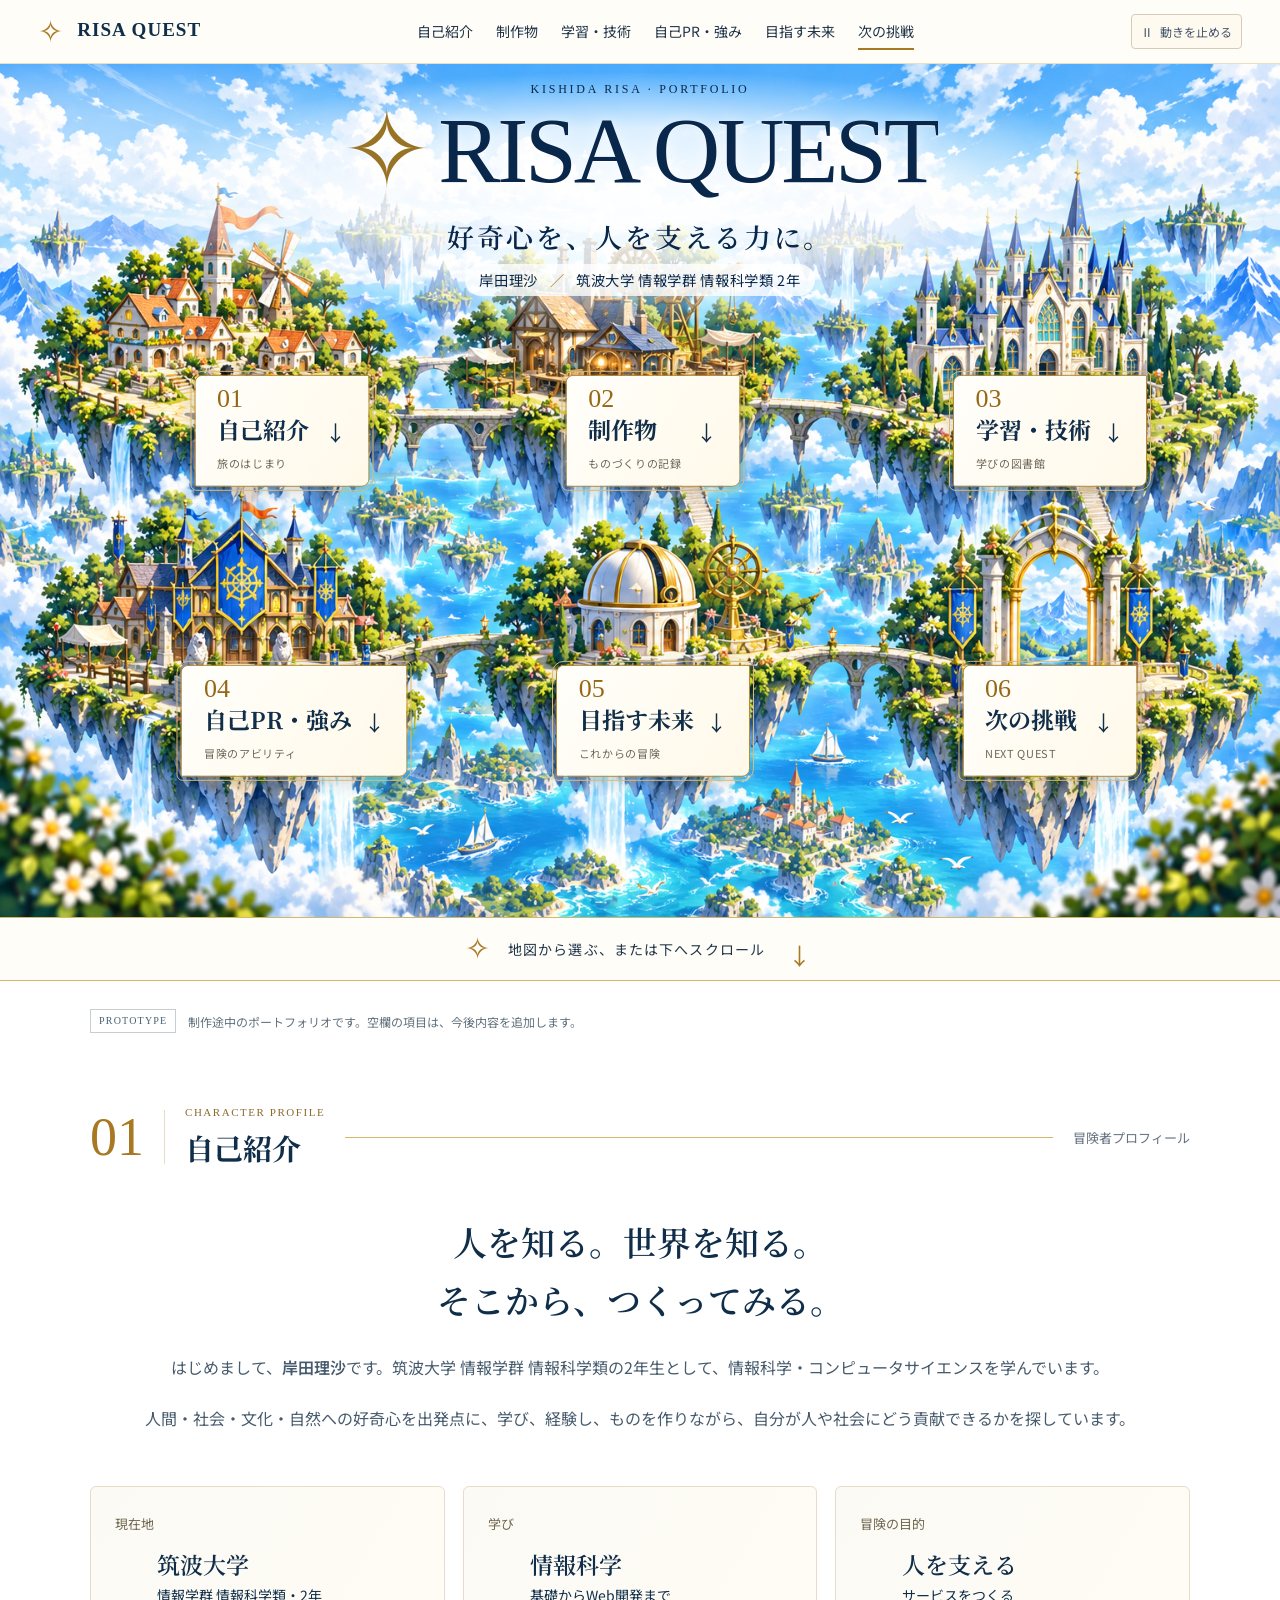
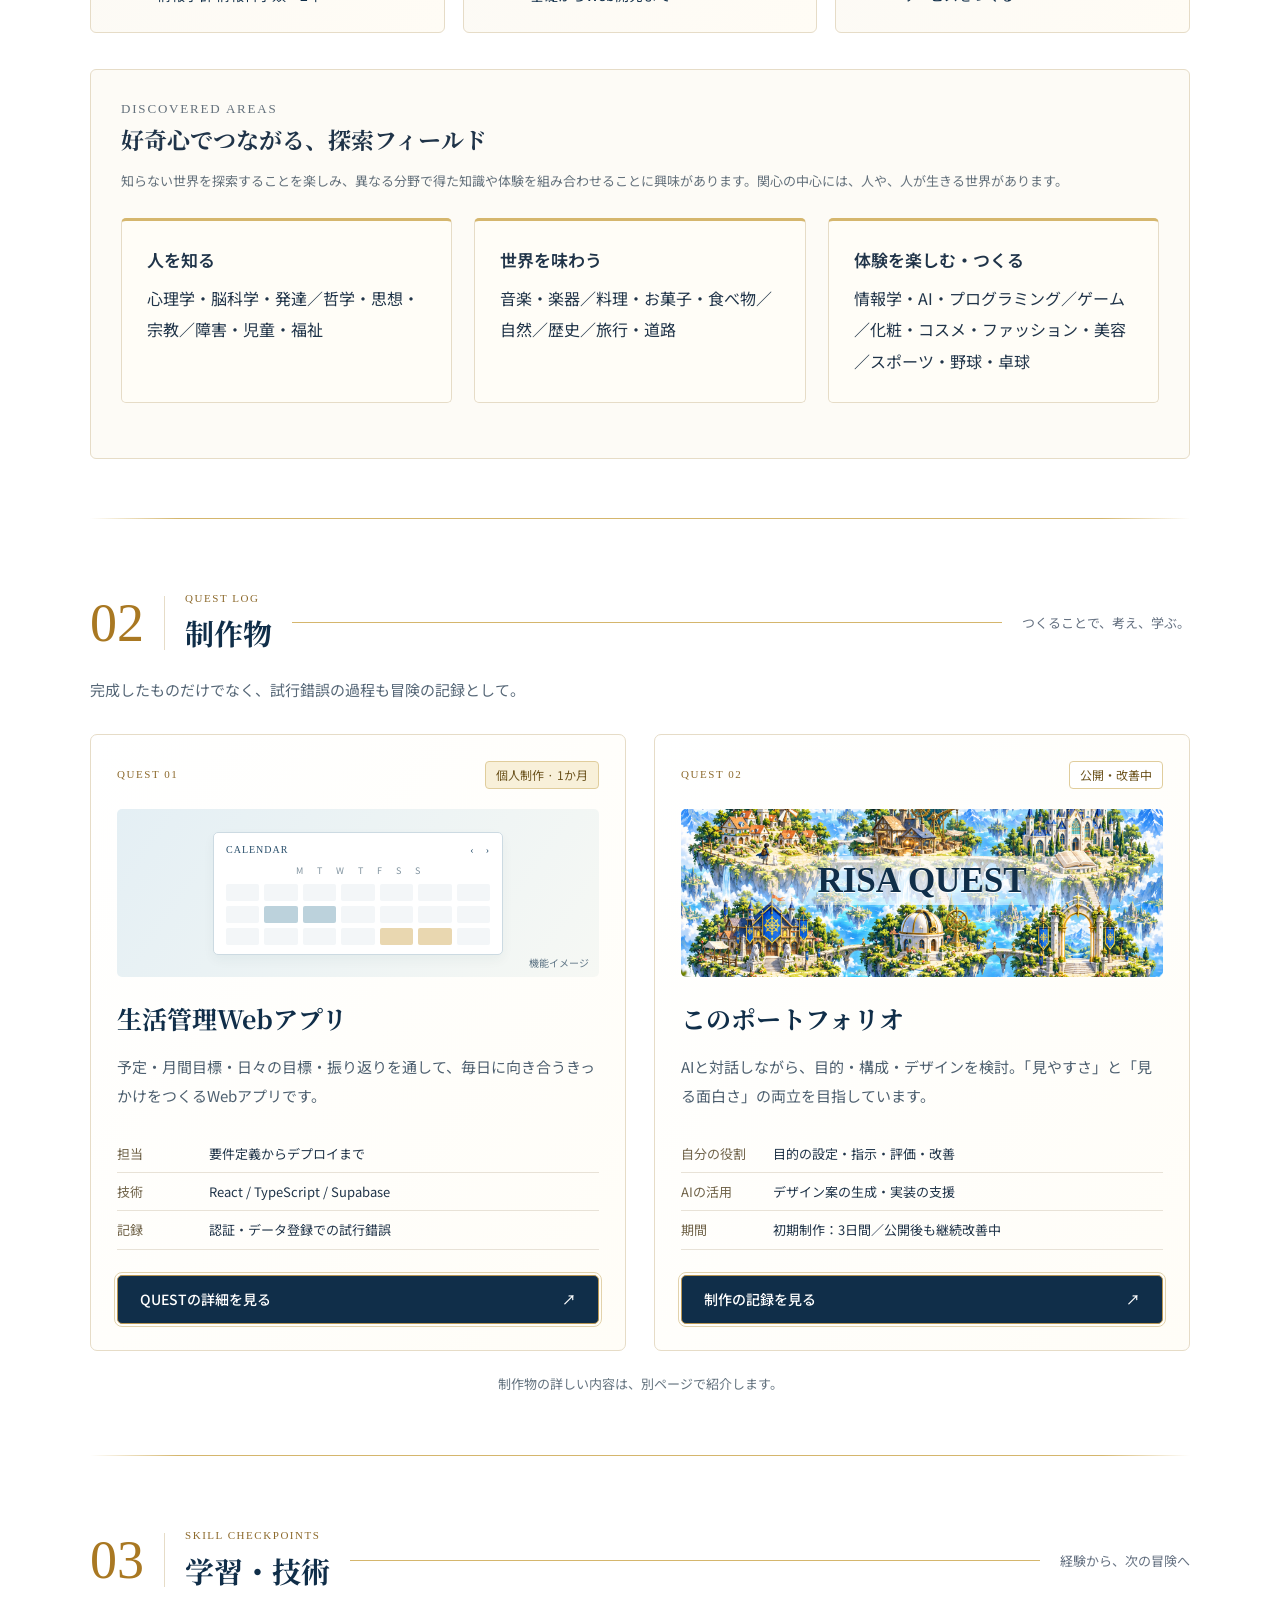
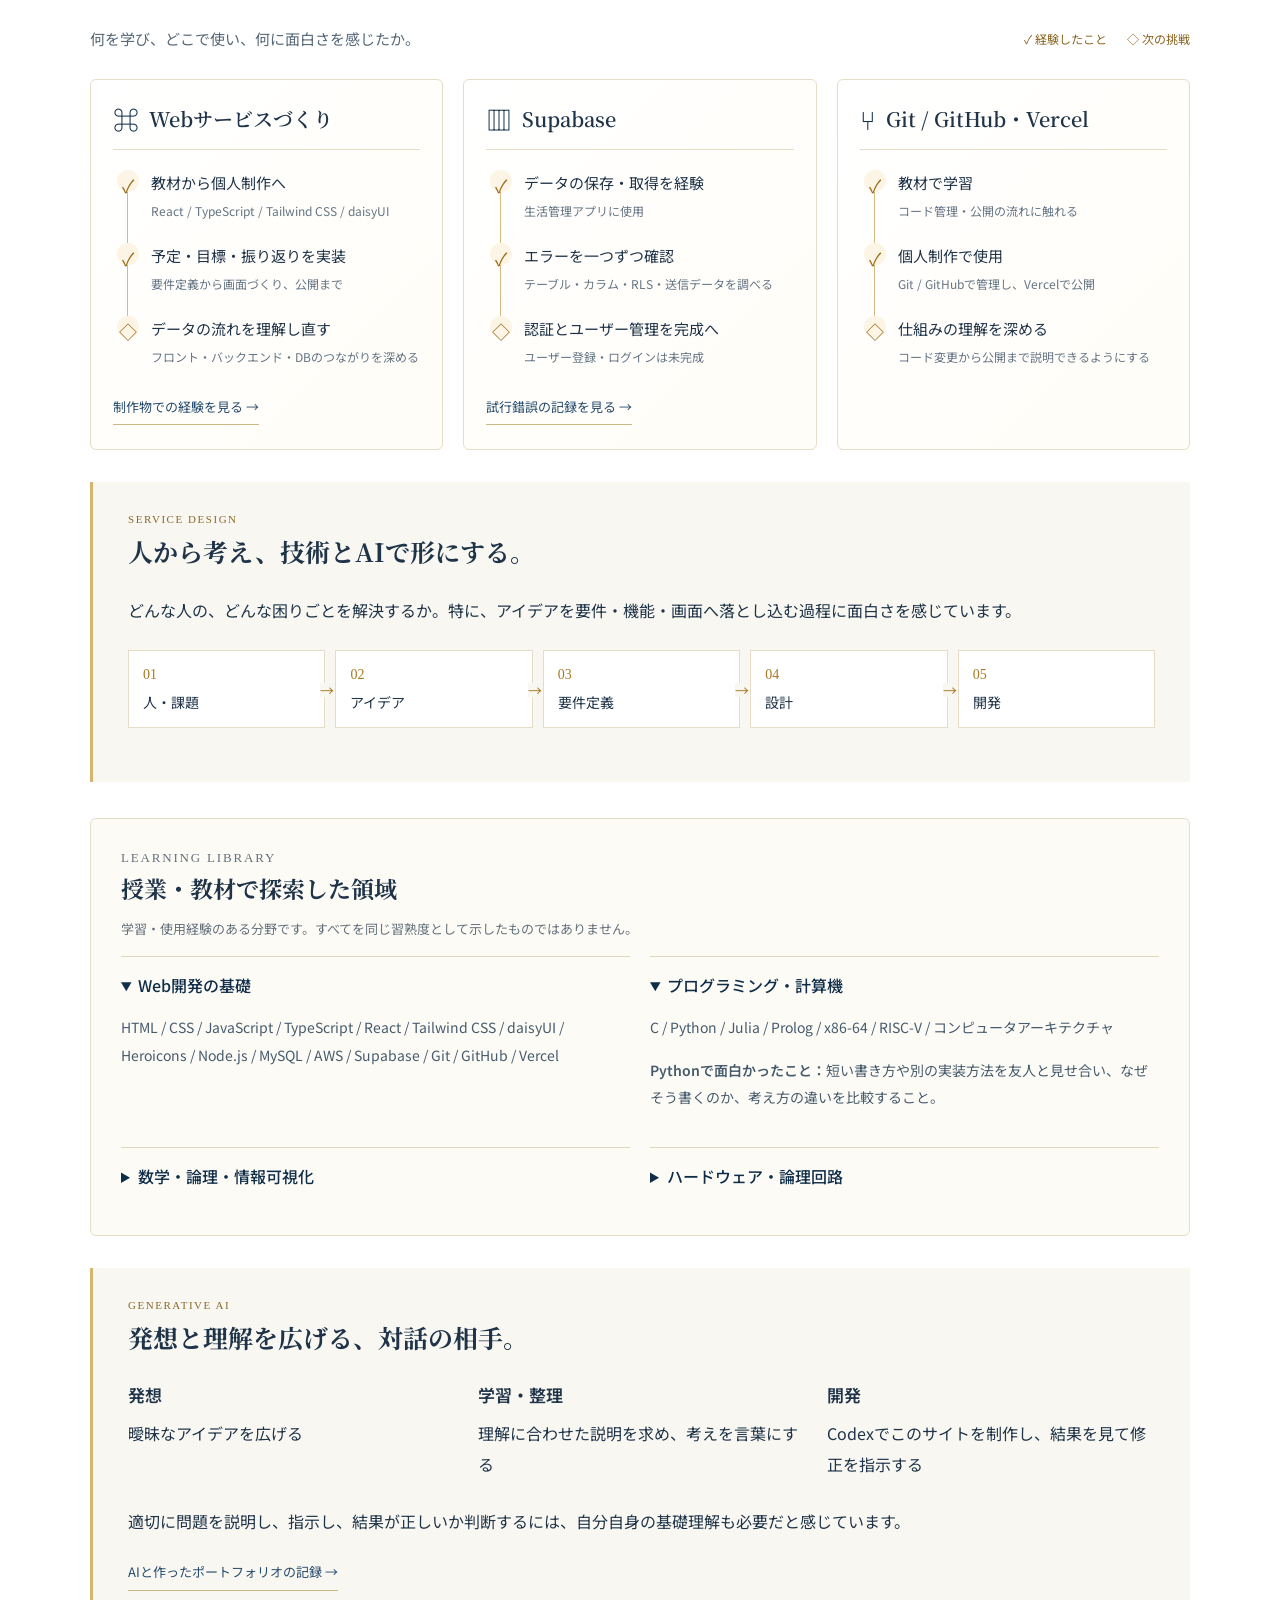
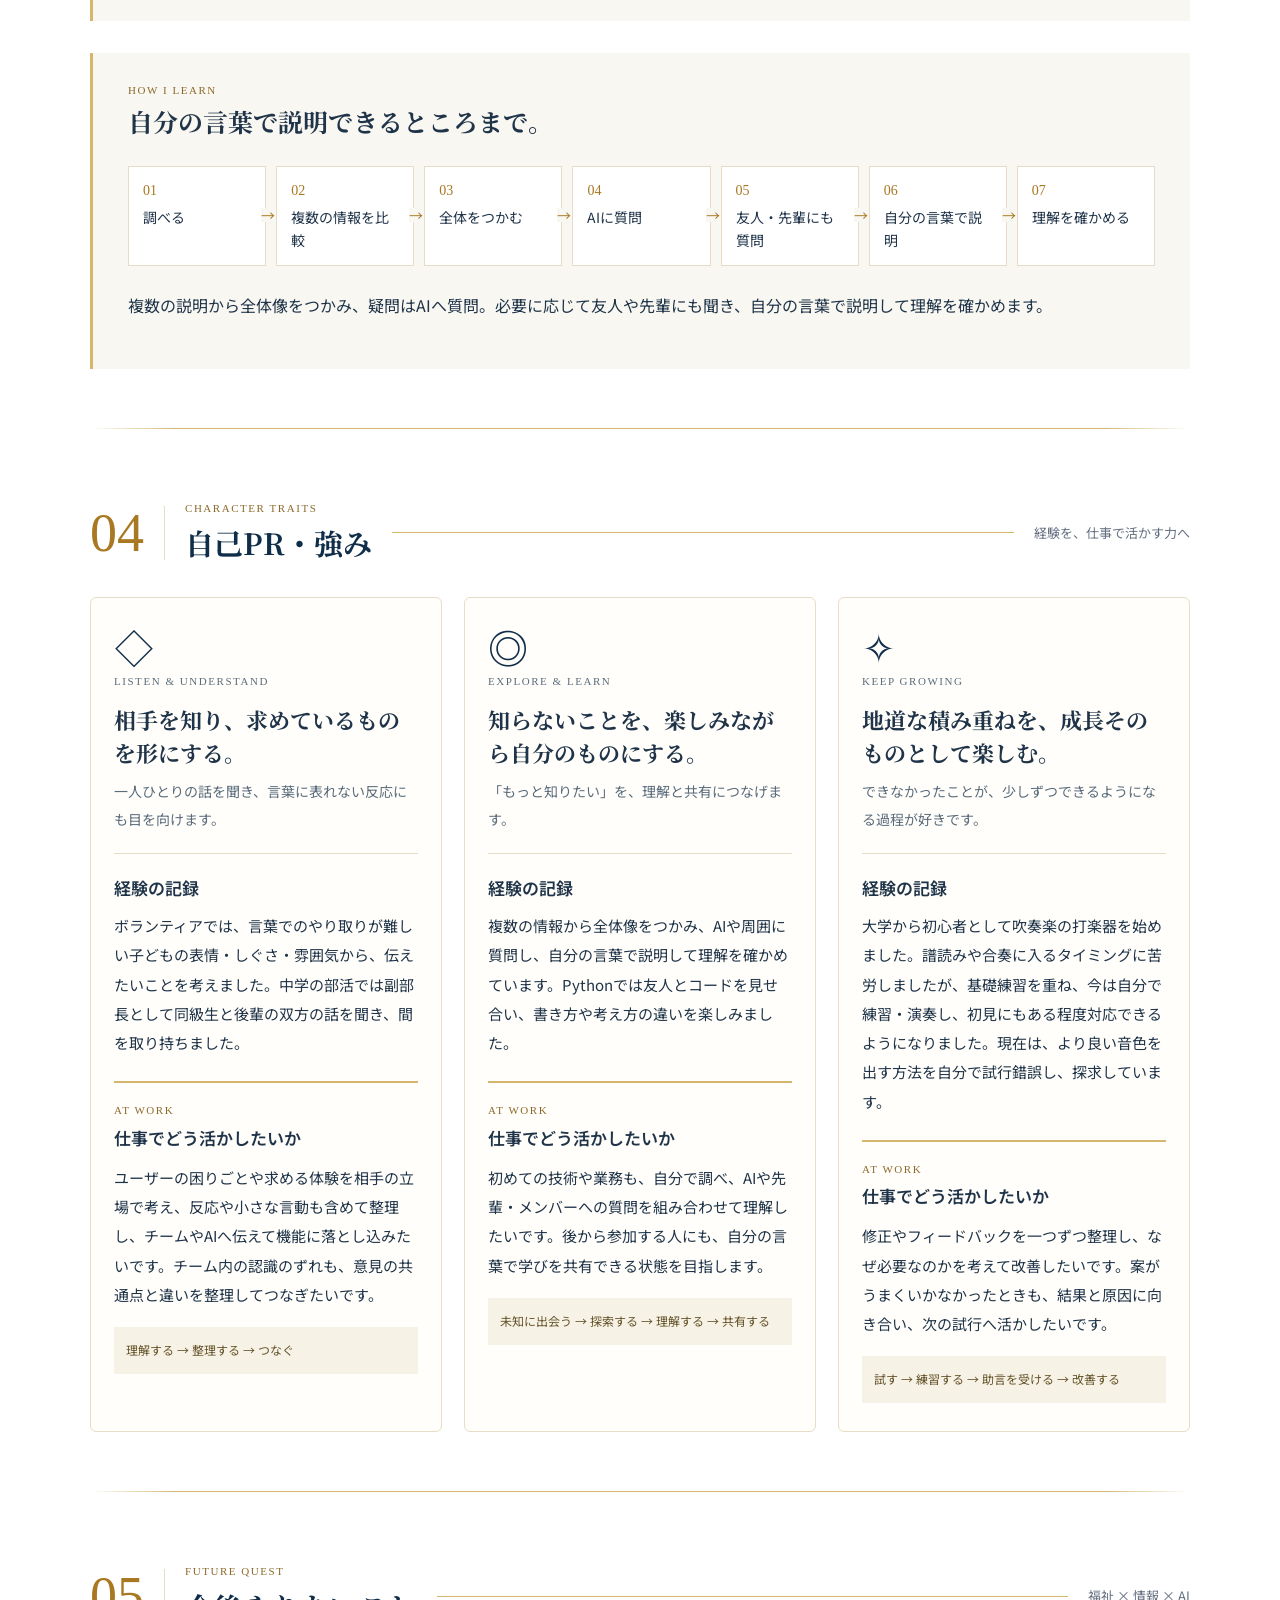
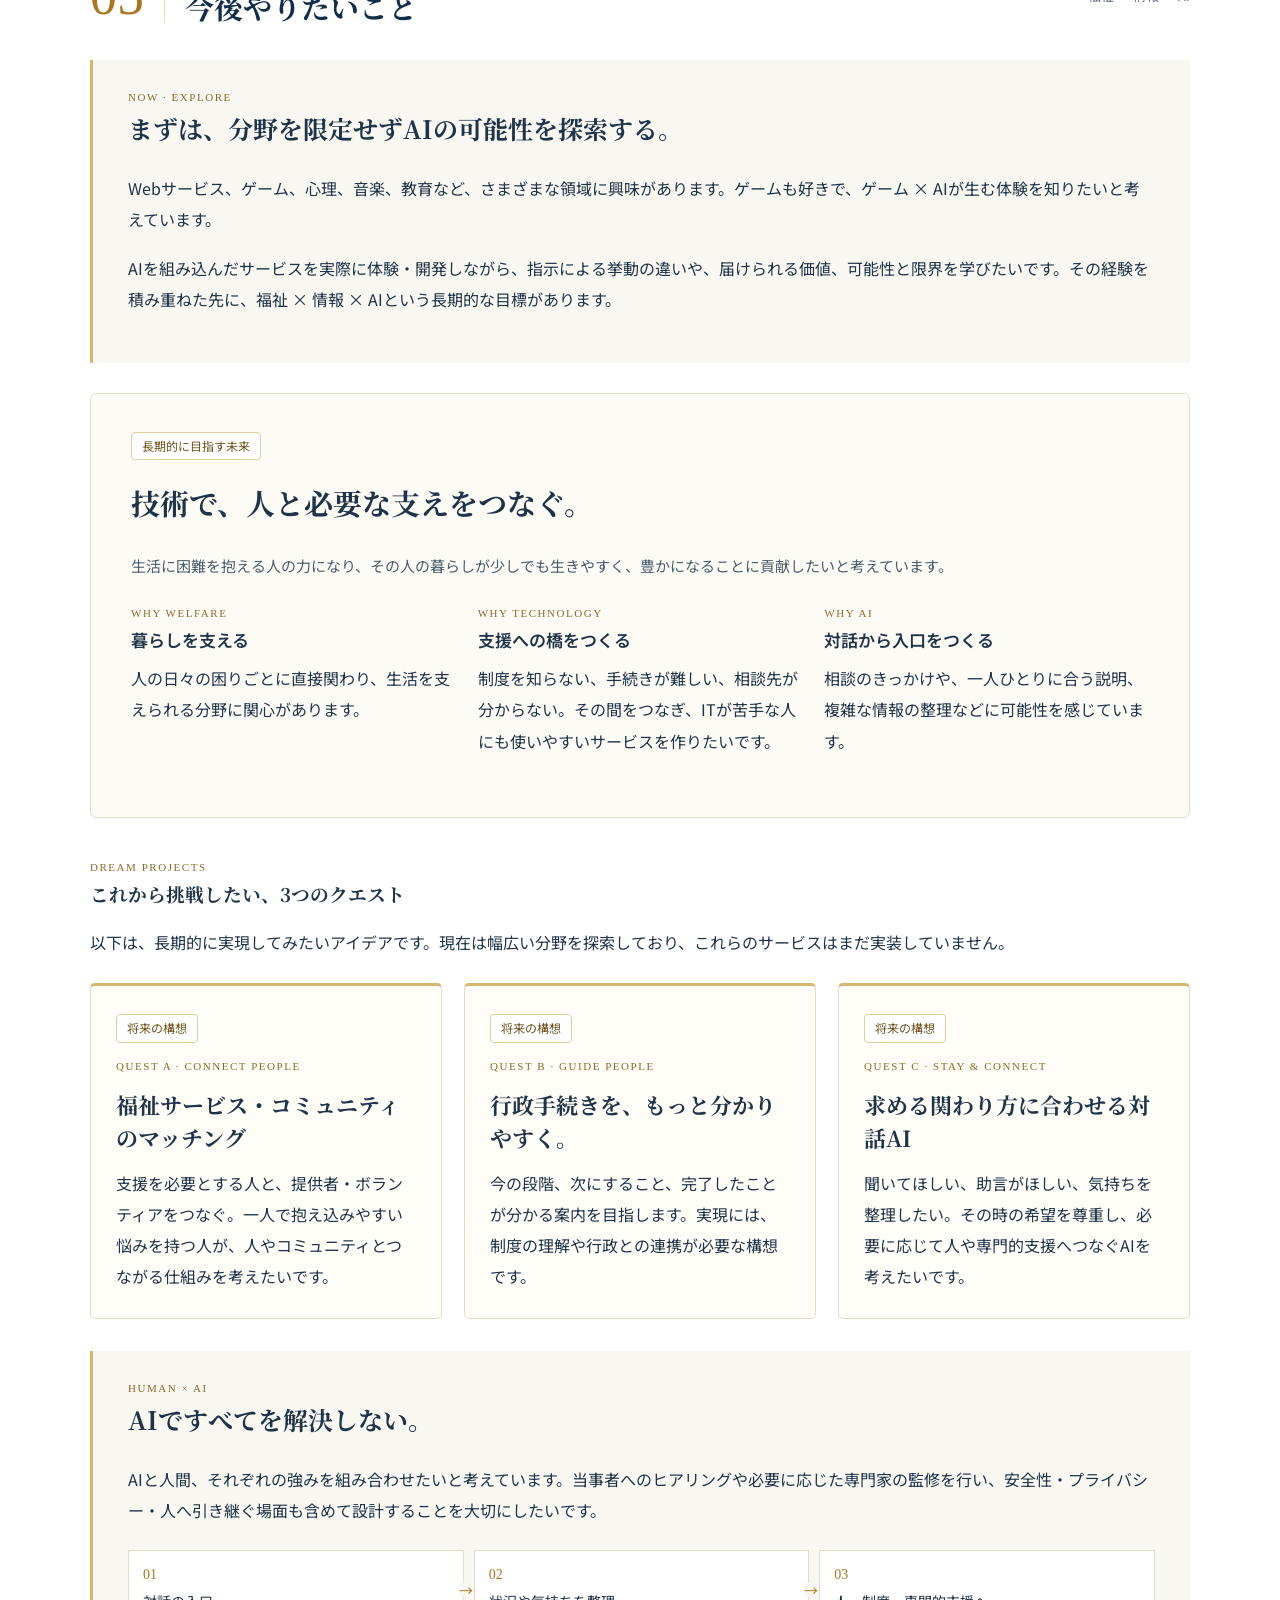
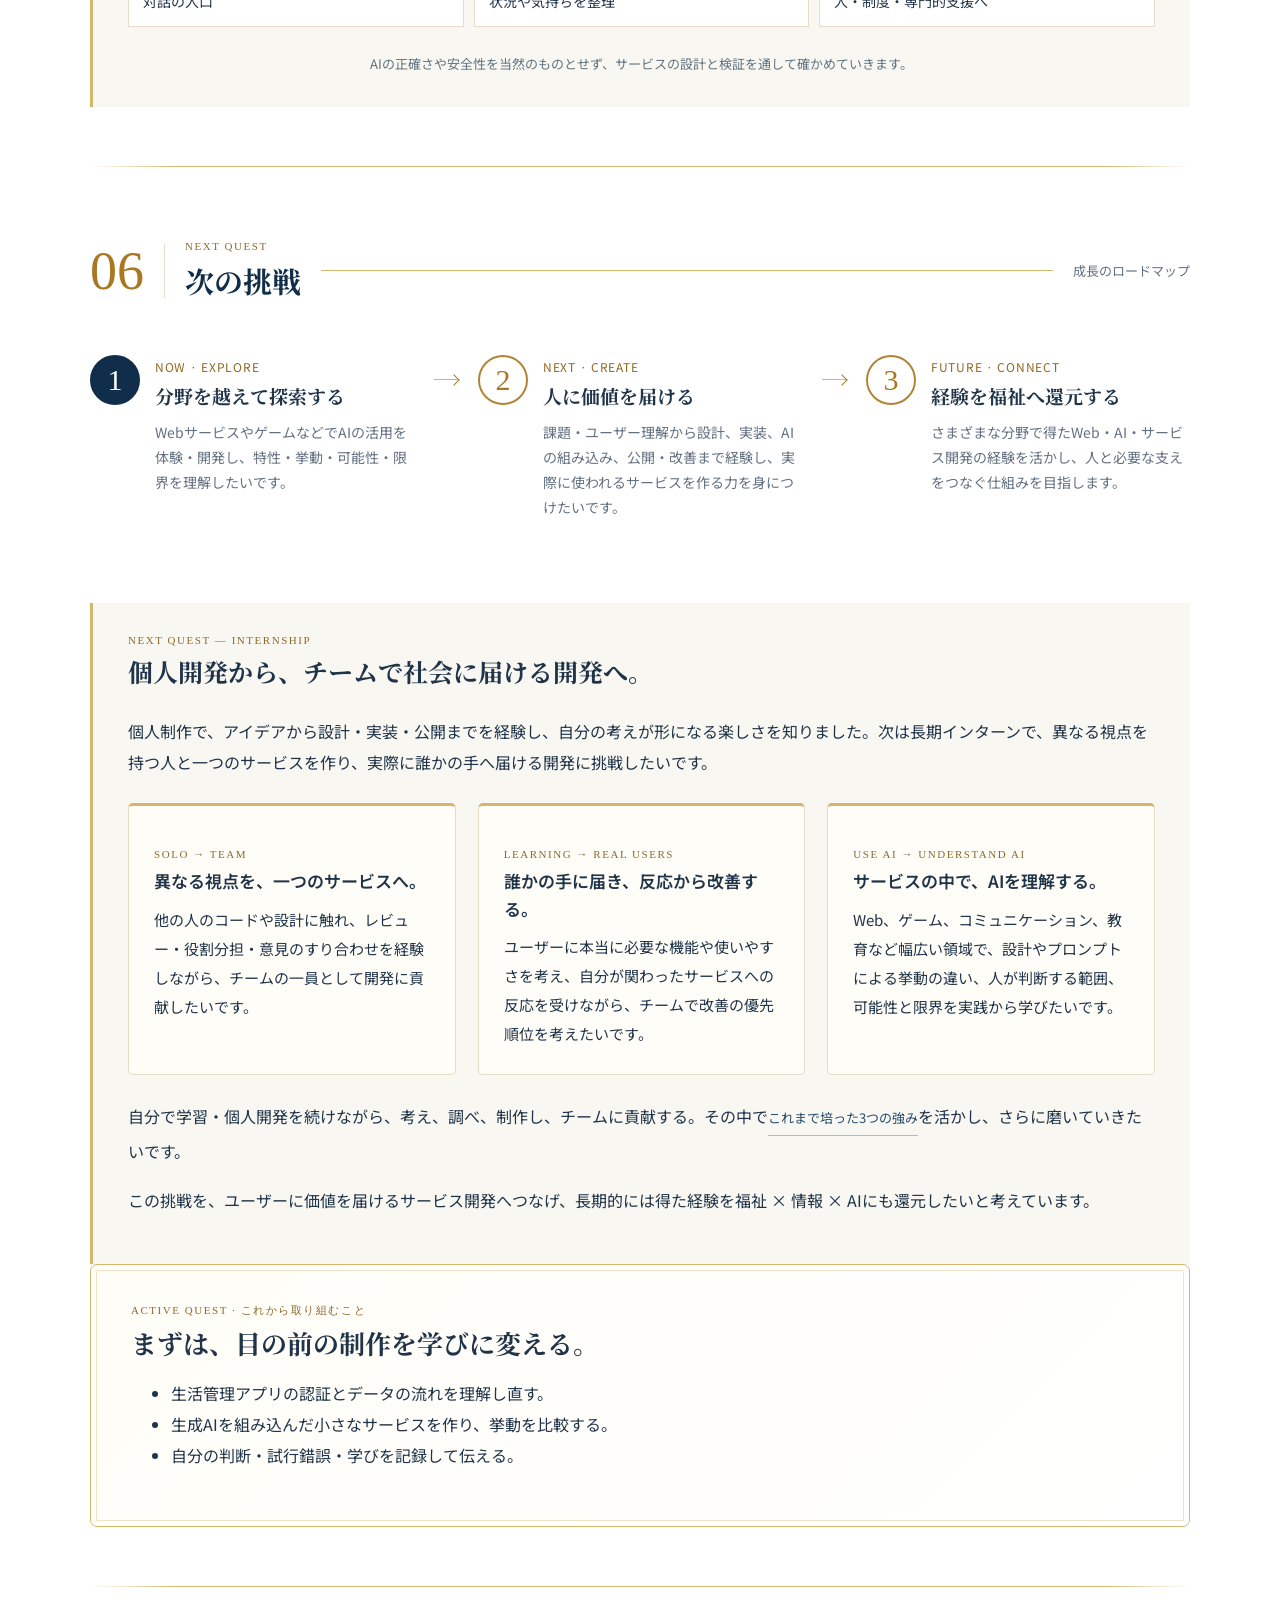
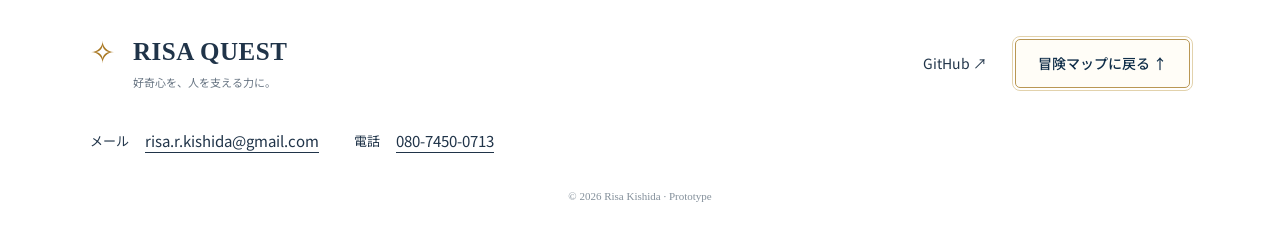
==== commit d5a81d9e: "Add internship motivations and portfolio next update proposals" ====
--- a/index.html
+++ b/index.html
@@ -1 +1 @@
-<!doctype html><html lang="ja"><head><meta charset="utf-8"><meta name="viewport" content="width=device-width,initial-scale=1"><title>岸田理沙 — 好奇心を、人を支える力に。 | RISA QUEST</title><meta name="description" content="筑波大学情報学群情報科学類2年・岸田理沙の制作と学びの記録。好奇心を、人を支える力に。"><meta name="theme-color" content="#102e49"><meta property="og:title" content="岸田理沙 — 好奇心を、人を支える力に。 | RISA QUEST"><meta property="og:description" content="筑波大学で情報科学を学ぶ岸田理沙のポートフォリオ。福祉 × 情報 × AIの未来へ。"><meta property="og:type" content="website"><link rel="icon" href="data:image/svg+xml,%3Csvg xmlns='http://www.w3.org/2000/svg' viewBox='0 0 40 40'%3E%3Crect width='40' height='40' rx='9' fill='%23102e49'/%3E%3Cpath d='M20 3 24 16 37 20 24 24 20 37 16 24 3 20 16 16Z' fill='%23dfb965'/%3E%3C/svg%3E"><link rel="preload" as="image" href="adventure-map.png" fetchpriority="high"><link rel="stylesheet" href="style.css"><script src="script.js" defer></script></head><body><a class="skip-link" href="#about">本文へスキップ</a><header class="site-header"><a class="small-brand" href="#top"><span aria-hidden="true">✧</span> RISA QUEST</a><nav class="desktop-nav" aria-label="セクション"><a href="#about">自己紹介</a><a href="#works">制作物</a><a href="#skills">学習・技術</a><a href="#strengths">自己PR・強み</a><a href="#future">目指す未来</a><a href="#next">次の挑戦</a></nav><div class="header-actions"><button class="motion-toggle" type="button" aria-pressed="false" aria-label="アニメーションを停止する"><span aria-hidden="true">Ⅱ</span><span class="motion-label">動きを止める</span></button><button class="menu-toggle" type="button" aria-expanded="false" aria-controls="mobile-nav">メニュー ☰</button></div><nav id="mobile-nav" class="mobile-nav" aria-label="モバイルナビゲーション" hidden><a href="#about">自己紹介</a><a href="#works">制作物</a><a href="#skills">学習・技術</a><a href="#strengths">自己PR・強み</a><a href="#future">目指す未来</a><a href="#next">次の挑戦</a></nav></header><main><section class="map-hero" id="top" aria-labelledby="site-title"><div class="world-scene"><img class="map-image" src="adventure-map.png" width="1536" height="1024" alt="村、工房、図書館、ギルド、天文台、未来への門を橋がつなぐ昼の冒険マップ" fetchpriority="high"><div class="sky-motion" aria-hidden="true"><span></span><span></span></div><div class="water-effects" aria-hidden="true"><i class="water water-1"></i><i class="water water-2"></i><i class="water water-3"></i><i class="water water-4"></i><i class="water water-5"></i><i class="water water-6"></i></div><div class="hero-title"><p class="hero-kicker">KISHIDA RISA · PORTFOLIO</p><h1 id="site-title"><span class="logo-compass" aria-hidden="true">✧</span><span class="logo-word">RISA QUEST</span></h1><p class="tagline">好奇心を、人を支える力に。</p><p class="hero-profile">岸田理沙 <span>／</span> 筑波大学 情報学群 情報科学類 2年</p></div><nav class="map-destinations" aria-label="冒険マップ：各地点から同じページ内の紹介へ移動"><a class="destination destination-1" href="#about"><span class="destination-number">01</span><span class="destination-title">自己紹介</span><span class="destination-arrow" aria-hidden="true">↓</span><span class="destination-sub">旅のはじまり</span></a><a class="destination destination-2" href="#works"><span class="destination-number">02</span><span class="destination-title">制作物</span><span class="destination-arrow" aria-hidden="true">↓</span><span class="destination-sub">ものづくりの記録</span></a><a class="destination destination-3" href="#skills"><span class="destination-number">03</span><span class="destination-title">学習・技術</span><span class="destination-arrow" aria-hidden="true">↓</span><span class="destination-sub">学びの図書館</span></a><a class="destination destination-4" href="#strengths"><span class="destination-number">04</span><span class="destination-title">自己PR・強み</span><span class="destination-arrow" aria-hidden="true">↓</span><span class="destination-sub">冒険のアビリティ</span></a><a class="destination destination-5" href="#future"><span class="destination-number">05</span><span class="destination-title">目指す未来</span><span class="destination-arrow" aria-hidden="true">↓</span><span class="destination-sub">これからの冒険</span></a><a class="destination destination-6" href="#next"><span class="destination-number">06</span><span class="destination-title">次の挑戦</span><span class="destination-arrow" aria-hidden="true">↓</span><span class="destination-sub">NEXT QUEST</span></a></nav></div><div class="map-caption"><span aria-hidden="true">✧</span><p>地図から選ぶ、または下へスクロール</p><a href="#about" aria-label="自己紹介へ">↓</a></div></section><div class="draft-note"><span>PROTOTYPE</span>制作途中のポートフォリオです。空欄の項目は、今後内容を追加します。</div><section class="chapter" id="about" aria-labelledby="about-title"><div class="chapter-heading reveal"><span class="chapter-number">01</span><div><p class="eyebrow">CHARACTER PROFILE</p><h2 id="about-title">自己紹介</h2></div><span class="chapter-subtitle">冒険者プロフィール</span></div><div class="profile-intro reveal"><p class="section-lead">人を知る。世界を知る。<br>そこから、つくってみる。</p><p>はじめまして、<strong>岸田理沙</strong>です。筑波大学 情報学群 情報科学類の2年生として、情報科学・コンピュータサイエンスを学んでいます。</p><p>人間・社会・文化・自然への好奇心を出発点に、学び、経験し、ものを作りながら、自分が人や社会にどう貢献できるかを探しています。</p></div><dl class="profile-stats stagger"><div class="reveal"><dt>現在地</dt><dd>筑波大学<small>情報学群 情報科学類・2年</small></dd></div><div class="reveal"><dt>学び</dt><dd>情報科学<small>基礎からWeb開発まで</small></dd></div><div class="reveal"><dt>冒険の目的</dt><dd>人を支える<small>サービスをつくる</small></dd></div></dl><div class="learning-catalog reveal"><p class="eyebrow">DISCOVERED AREAS</p><h3>好奇心でつながる、探索フィールド</h3><p>知らない世界を探索することを楽しみ、異なる分野で得た知識や体験を組み合わせることに興味があります。関心の中心には、人や、人が生きる世界があります。</p><div class="rq-grid"><article class="rq-panel"><h4>人を知る</h4><p>心理学・脳科学・発達／哲学・思想・宗教／障害・児童・福祉</p></article><article class="rq-panel"><h4>世界を味わう</h4><p>音楽・楽器／料理・お菓子・食べ物／自然／歴史／旅行・道路</p></article><article class="rq-panel"><h4>体験を楽しむ・つくる</h4><p>情報学・AI・プログラミング／ゲーム／化粧・コスメ・ファッション・美容／スポーツ・野球・卓球</p></article></div></div></section><section class="chapter" id="works" aria-labelledby="works-title"><div class="chapter-heading reveal"><span class="chapter-number">02</span><div><p class="eyebrow">QUEST LOG</p><h2 id="works-title">制作物</h2></div><span class="chapter-subtitle">つくることで、考え、学ぶ。</span></div><p class="chapter-description reveal">完成したものだけでなく、試行錯誤の過程も冒険の記録として。</p><div class="project-grid stagger"><article class="quest-card reveal"><div class="quest-card-top"><span class="eyebrow">QUEST 01</span><span class="badge">個人制作 · 1か月</span></div><div class="project-visual calendar-visual" aria-label="カレンダー機能のイメージ。実際の画面ではありません"><div class="calendar-mini" aria-hidden="true"><div class="calendar-mini-head"><span>CALENDAR</span><span>‹　›</span></div><div class="calendar-days">M　 T　 W　 T　 F　 S　 S</div><div class="calendar-grid"><i class=""></i><i class=""></i><i class=""></i><i class=""></i><i class=""></i><i class=""></i><i class=""></i><i class=""></i><i class="event"></i><i class="event"></i><i class=""></i><i class=""></i><i class=""></i><i class=""></i><i class=""></i><i class=""></i><i class=""></i><i class=""></i><i class="event"></i><i class="event"></i><i class=""></i></div></div><span class="visual-caption">機能イメージ</span></div><h3>生活管理Webアプリ</h3><p>予定・月間目標・日々の目標・振り返りを通して、毎日に向き合うきっかけをつくるWebアプリです。</p><dl class="project-facts"><div><dt>担当</dt><dd>要件定義からデプロイまで</dd></div><div><dt>技術</dt><dd>React / TypeScript / Supabase</dd></div><div><dt>記録</dt><dd>認証・データ登録での試行錯誤</dd></div></dl><a class="button" href="life-management.html">QUESTの詳細を見る <span>↗</span></a></article><article class="quest-card reveal"><div class="quest-card-top"><span class="eyebrow">QUEST 02</span><span class="badge outline">公開・改善中</span></div><div class="project-visual portfolio-visual"><img src="adventure-map.png" width="1536" height="1024" alt="このポートフォリオの冒険マップ" loading="lazy"><span>RISA QUEST</span></div><h3>このポートフォリオ</h3><p>AIと対話しながら、目的・構成・デザインを検討。「見やすさ」と「見る面白さ」の両立を目指しています。</p><dl class="project-facts"><div><dt>自分の役割</dt><dd>目的の設定・指示・評価・改善</dd></div><div><dt>AIの活用</dt><dd>デザイン案の生成・実装の支援</dd></div><div><dt>期間</dt><dd>初期制作：3日間／公開後も継続改善中</dd></div></dl><a class="button" href="portfolio.html">制作の記録を見る <span>↗</span></a></article></div><p class="section-note reveal">制作物の詳しい内容は、別ページで紹介します。</p></section><section class="chapter" id="skills" aria-labelledby="skills-title"><div class="chapter-heading reveal"><span class="chapter-number">03</span><div><p class="eyebrow">SKILL CHECKPOINTS</p><h2 id="skills-title">学習・技術</h2></div><span class="chapter-subtitle">経験から、次の冒険へ</span></div><div class="skill-description reveal"><p>何を学び、どこで使い、何に面白さを感じたか。</p><p class="checkpoint-legend"><span>✓ 経験したこと</span><span>◇ 次の挑戦</span></p></div><div class="skill-grid stagger"><article class="skill-card reveal"><div class="skill-card-heading"><span class="skill-emblem" aria-hidden="true">⌘</span><h3>Webサービスづくり</h3></div><ol class="checkpoints"><li class="completed"><span class="check-symbol">✓</span><div>教材から個人制作へ<small>React / TypeScript / Tailwind CSS / daisyUI</small></div></li><li class="completed"><span class="check-symbol">✓</span><div>予定・目標・振り返りを実装<small>要件定義から画面づくり、公開まで</small></div></li><li class="upcoming"><span class="check-symbol">◇</span><div>データの流れを理解し直す<small>フロント・バックエンド・DBのつながりを深める</small></div></li></ol><a class="inline-link" href="life-management.html">制作物での経験を見る →</a></article><article class="skill-card reveal"><div class="skill-card-heading"><span class="skill-emblem" aria-hidden="true">▥</span><h3>Supabase</h3></div><ol class="checkpoints"><li class="completed"><span class="check-symbol">✓</span><div>データの保存・取得を経験<small>生活管理アプリに使用</small></div></li><li class="completed"><span class="check-symbol">✓</span><div>エラーを一つずつ確認<small>テーブル・カラム・RLS・送信データを調べる</small></div></li><li class="upcoming"><span class="check-symbol">◇</span><div>認証とユーザー管理を完成へ<small>ユーザー登録・ログインは未完成</small></div></li></ol><a class="inline-link" href="life-management.html#challenge">試行錯誤の記録を見る →</a></article><article class="skill-card reveal"><div class="skill-card-heading"><span class="skill-emblem" aria-hidden="true">⑂</span><h3>Git / GitHub・Vercel</h3></div><ol class="checkpoints"><li class="completed"><span class="check-symbol">✓</span><div>教材で学習<small>コード管理・公開の流れに触れる</small></div></li><li class="completed"><span class="check-symbol">✓</span><div>個人制作で使用<small>Git / GitHubで管理し、Vercelで公開</small></div></li><li class="upcoming"><span class="check-symbol">◇</span><div>仕組みの理解を深める<small>コード変更から公開まで説明できるようにする</small></div></li></ol></article></div><div class="rq-callout reveal"><p class="eyebrow">SERVICE DESIGN</p><h3>人から考え、技術とAIで形にする。</h3><p>どんな人の、どんな困りごとを解決するか。特に、アイデアを要件・機能・画面へ落とし込む過程に面白さを感じています。</p><ol class="rq-flow"><li><span>01</span>人・課題</li><li><span>02</span>アイデア</li><li><span>03</span>要件定義</li><li><span>04</span>設計</li><li><span>05</span>開発</li></ol></div><div class="learning-catalog reveal"><p class="eyebrow">LEARNING LIBRARY</p><h3>授業・教材で探索した領域</h3><p>学習・使用経験のある分野です。すべてを同じ習熟度として示したものではありません。</p><div class="catalog-grid"><details open><summary>Web開発の基礎</summary><p>HTML / CSS / JavaScript / TypeScript / React / Tailwind CSS / daisyUI / Heroicons / Node.js / MySQL / AWS / Supabase / Git / GitHub / Vercel</p></details><details open><summary>プログラミング・計算機</summary><p>C / Python / Julia / Prolog / x86-64 / RISC-V / コンピュータアーキテクチャ</p><p><strong>Pythonで面白かったこと：</strong>短い書き方や別の実装方法を友人と見せ合い、なぜそう書くのか、考え方の違いを比較すること。</p></details><details><summary>数学・論理・情報可視化</summary><p>線形代数、微分積分、確率、数値計算法、命題論理・述語論理、自然演繹、DPLL、論理の形式化。データの尺度水準、多変量データ、グラフや図による情報表現も学びました。</p></details><details><summary>ハードウェア・論理回路</summary><p>Vivado / Verilog HDLで全加算器、Dフリップフロップ、シフトレジスタ、チャタリング検出、7セグメントディスプレイ、センサデータ表示などを学習。RISC-V・Verilatorの演習にも取り組みました。</p></details></div></div><div class="rq-callout reveal"><p class="eyebrow">GENERATIVE AI</p><h3>発想と理解を広げる、対話の相手。</h3><div class="rq-grid"><div><h4>発想</h4><p>曖昧なアイデアを広げる</p></div><div><h4>学習・整理</h4><p>理解に合わせた説明を求め、考えを言葉にする</p></div><div><h4>開発</h4><p>Codexでこのサイトを制作し、結果を見て修正を指示する</p></div></div><p>適切に問題を説明し、指示し、結果が正しいか判断するには、自分自身の基礎理解も必要だと感じています。</p><a class="inline-link" href="portfolio.html">AIと作ったポートフォリオの記録 →</a></div><div class="rq-callout reveal"><p class="eyebrow">HOW I LEARN</p><h3>自分の言葉で説明できるところまで。</h3><ol class="rq-flow"><li><span>01</span>調べる</li><li><span>02</span>複数の情報を比較</li><li><span>03</span>全体をつかむ</li><li><span>04</span>AIに質問</li><li><span>05</span>友人・先輩にも質問</li><li><span>06</span>自分の言葉で説明</li><li><span>07</span>理解を確かめる</li></ol><p>複数の説明から全体像をつかみ、疑問はAIへ質問。必要に応じて友人や先輩にも聞き、自分の言葉で説明して理解を確かめます。</p></div></section><section class="chapter" id="strengths" aria-labelledby="strengths-title"><div class="chapter-heading reveal"><span class="chapter-number">04</span><div><p class="eyebrow">CHARACTER TRAITS</p><h2 id="strengths-title">自己PR・強み</h2></div><span class="chapter-subtitle">経験を、仕事で活かす力へ</span></div><div class="ability-grid stagger"><article class="ability-card reveal"><span class="ability-icon" aria-hidden="true">◇</span><p class="eyebrow">LISTEN & UNDERSTAND</p><h3>相手を知り、求めているものを形にする。</h3><p>一人ひとりの話を聞き、言葉に表れない反応にも目を向けます。</p><div class="rq-evidence"><h4>経験の記録</h4><p>ボランティアでは、言葉でのやり取りが難しい子どもの表情・しぐさ・雰囲気から、伝えたいことを考えました。中学の部活では副部長として同級生と後輩の双方の話を聞き、間を取り持ちました。</p></div><div class="rq-at-work"><p class="eyebrow">AT WORK</p><h4>仕事でどう活かしたいか</h4><p>ユーザーの困りごとや求める体験を相手の立場で考え、反応や小さな言動も含めて整理し、チームやAIへ伝えて機能に落とし込みたいです。チーム内の認識のずれも、意見の共通点と違いを整理してつなぎたいです。</p><p class="rq-trait-route">理解する → 整理する → つなぐ</p></div></article><article class="ability-card reveal"><span class="ability-icon" aria-hidden="true">◎</span><p class="eyebrow">EXPLORE & LEARN</p><h3>知らないことを、楽しみながら自分のものにする。</h3><p>「もっと知りたい」を、理解と共有につなげます。</p><div class="rq-evidence"><h4>経験の記録</h4><p>複数の情報から全体像をつかみ、AIや周囲に質問し、自分の言葉で説明して理解を確かめています。Pythonでは友人とコードを見せ合い、書き方や考え方の違いを楽しみました。</p></div><div class="rq-at-work"><p class="eyebrow">AT WORK</p><h4>仕事でどう活かしたいか</h4><p>初めての技術や業務も、自分で調べ、AIや先輩・メンバーへの質問を組み合わせて理解したいです。後から参加する人にも、自分の言葉で学びを共有できる状態を目指します。</p><p class="rq-trait-route">未知に出会う → 探索する → 理解する → 共有する</p></div></article><article class="ability-card reveal"><span class="ability-icon" aria-hidden="true">✧</span><p class="eyebrow">KEEP GROWING</p><h3>地道な積み重ねを、成長そのものとして楽しむ。</h3><p>できなかったことが、少しずつできるようになる過程が好きです。</p><div class="rq-evidence"><h4>経験の記録</h4><p>大学から初心者として吹奏楽の打楽器を始めました。譜読みや合奏に入るタイミングに苦労しましたが、基礎練習を重ね、今は自分で練習・演奏し、初見にもある程度対応できるようになりました。現在は、より良い音色を出す方法を自分で試行錯誤し、探求しています。</p></div><div class="rq-at-work"><p class="eyebrow">AT WORK</p><h4>仕事でどう活かしたいか</h4><p>修正やフィードバックを一つずつ整理し、なぜ必要なのかを考えて改善したいです。案がうまくいかなかったときも、結果と原因に向き合い、次の試行へ活かしたいです。</p><p class="rq-trait-route">試す → 練習する → 助言を受ける → 改善する</p></div></article></div></section><section class="chapter" id="future" aria-labelledby="future-title"><div class="chapter-heading reveal"><span class="chapter-number">05</span><div><p class="eyebrow">FUTURE QUEST</p><h2 id="future-title">今後やりたいこと</h2></div><span class="chapter-subtitle">福祉 × 情報 × AI</span></div><div class="rq-callout reveal"><p class="eyebrow">NOW · EXPLORE</p><h3>まずは、分野を限定せずAIの可能性を探索する。</h3><p>Webサービス、ゲーム、心理、音楽、教育など、さまざまな領域に興味があります。ゲームも好きで、ゲーム × AIが生む体験を知りたいと考えています。</p><p>AIを組み込んだサービスを実際に体験・開発しながら、指示による挙動の違いや、届けられる価値、可能性と限界を学びたいです。その経験を積み重ねた先に、福祉 × 情報 × AIという長期的な目標があります。</p></div><div class="future-message reveal"><span class="badge outline">長期的に目指す未来</span><h3>技術で、人と必要な支えをつなぐ。</h3><p>生活に困難を抱える人の力になり、その人の暮らしが少しでも生きやすく、豊かになることに貢献したいと考えています。</p><div class="rq-grid"><article><p class="eyebrow">WHY WELFARE</p><h4>暮らしを支える</h4><p>人の日々の困りごとに直接関わり、生活を支えられる分野に関心があります。</p></article><article><p class="eyebrow">WHY TECHNOLOGY</p><h4>支援への橋をつくる</h4><p>制度を知らない、手続きが難しい、相談先が分からない。その間をつなぎ、ITが苦手な人にも使いやすいサービスを作りたいです。</p></article><article><p class="eyebrow">WHY AI</p><h4>対話から入口をつくる</h4><p>相談のきっかけや、一人ひとりに合う説明、複雑な情報の整理などに可能性を感じています。</p></article></div></div><div class="rq-section-intro reveal"><p class="eyebrow">DREAM PROJECTS</p><h3>これから挑戦したい、3つのクエスト</h3><p>以下は、長期的に実現してみたいアイデアです。現在は幅広い分野を探索しており、これらのサービスはまだ実装していません。</p></div><div class="rq-grid stagger"><article class="rq-panel reveal"><span class="badge outline">将来の構想</span><p class="eyebrow">QUEST A · CONNECT PEOPLE</p><h3>福祉サービス・コミュニティのマッチング</h3><p>支援を必要とする人と、提供者・ボランティアをつなぐ。一人で抱え込みやすい悩みを持つ人が、人やコミュニティとつながる仕組みを考えたいです。</p></article><article class="rq-panel reveal"><span class="badge outline">将来の構想</span><p class="eyebrow">QUEST B · GUIDE PEOPLE</p><h3>行政手続きを、もっと分かりやすく。</h3><p>今の段階、次にすること、完了したことが分かる案内を目指します。実現には、制度の理解や行政との連携が必要な構想です。</p></article><article class="rq-panel reveal"><span class="badge outline">将来の構想</span><p class="eyebrow">QUEST C · STAY & CONNECT</p><h3>求める関わり方に合わせる対話AI</h3><p>聞いてほしい、助言がほしい、気持ちを整理したい。その時の希望を尊重し、必要に応じて人や専門的支援へつなぐAIを考えたいです。</p></article></div><div class="rq-callout reveal"><p class="eyebrow">HUMAN × AI</p><h3>AIですべてを解決しない。</h3><p>AIと人間、それぞれの強みを組み合わせたいと考えています。当事者へのヒアリングや必要に応じた専門家の監修を行い、安全性・プライバシー・人へ引き継ぐ場面も含めて設計することを大切にしたいです。</p><ol class="rq-flow"><li><span>01</span>対話の入口</li><li><span>02</span>状況や気持ちを整理</li><li><span>03</span>人・制度・専門的支援へ</li></ol><p class="section-note">AIの正確さや安全性を当然のものとせず、サービスの設計と検証を通して確かめていきます。</p></div></section><section class="chapter" id="next" aria-labelledby="next-title"><div class="chapter-heading reveal"><span class="chapter-number">06</span><div><p class="eyebrow">NEXT QUEST</p><h2 id="next-title">次の挑戦</h2></div><span class="chapter-subtitle">成長のロードマップ</span></div><div class="journey-route reveal"><article><span class="route-marker current">1</span><div><p class="route-label">NOW · EXPLORE</p><h3>分野を越えて探索する</h3><p>WebサービスやゲームなどでAIの活用を体験・開発し、特性・挙動・可能性・限界を理解したいです。</p></div></article><span class="route-connector" aria-hidden="true"></span><article><span class="route-marker ">2</span><div><p class="route-label">NEXT · CREATE</p><h3>人に価値を届ける</h3><p>課題・ユーザー理解から設計、実装、AIの組み込み、公開・改善まで経験し、実際に使われるサービスを作る力を身につけたいです。</p></div></article><span class="route-connector" aria-hidden="true"></span><article><span class="route-marker ">3</span><div><p class="route-label">FUTURE · CONNECT</p><h3>経験を福祉へ還元する</h3><p>さまざまな分野で得たWeb・AI・サービス開発の経験を活かし、人と必要な支えをつなぐ仕組みを目指します。</p></div></article></div><div class="quest-letter reveal"><p class="eyebrow">ACTIVE QUEST · これから取り組むこと</p><h3>まずは、目の前の制作を学びに変える。</h3><ul><li>生活管理アプリの認証とデータの流れを理解し直す。</li><li>生成AIを組み込んだ小さなサービスを作り、挙動を比較する。</li><li>自分の判断・試行錯誤・学びを記録して伝える。</li></ul></div></section></main><footer class="site-footer" id="contact"><div class="footer-brand"><span aria-hidden="true">✧</span><strong>RISA QUEST</strong><p>好奇心を、人を支える力に。</p></div><div class="footer-links"><a href="https://github.com/risa-zp" target="_blank" rel="noopener noreferrer">GitHub ↗</a><a class="button light" href="#top">冒険マップに戻る ↑</a></div><dl class="footer-contact"><div><dt>メール</dt><dd><a href="mailto:risa.r.kishida@gmail.com">risa.r.kishida@gmail.com</a></dd></div><div><dt>電話</dt><dd><a href="tel:08074500713">080-7450-0713</a></dd></div></dl><p class="copyright">© 2026 Risa Kishida · Prototype</p></footer><a class="back-map" href="#top" aria-label="冒険マップに戻る"><span aria-hidden="true">✧</span>MAP ↑</a></body></html>+<!doctype html><html lang="ja"><head><meta charset="utf-8"><meta name="viewport" content="width=device-width,initial-scale=1"><title>岸田理沙 — 好奇心を、人を支える力に。 | RISA QUEST</title><meta name="description" content="筑波大学情報学群情報科学類2年・岸田理沙の制作と学びの記録。好奇心を、人を支える力に。"><meta name="theme-color" content="#102e49"><meta property="og:title" content="岸田理沙 — 好奇心を、人を支える力に。 | RISA QUEST"><meta property="og:description" content="筑波大学で情報科学を学ぶ岸田理沙のポートフォリオ。福祉 × 情報 × AIの未来へ。"><meta property="og:type" content="website"><link rel="icon" href="data:image/svg+xml,%3Csvg xmlns='http://www.w3.org/2000/svg' viewBox='0 0 40 40'%3E%3Crect width='40' height='40' rx='9' fill='%23102e49'/%3E%3Cpath d='M20 3 24 16 37 20 24 24 20 37 16 24 3 20 16 16Z' fill='%23dfb965'/%3E%3C/svg%3E"><link rel="preload" as="image" href="adventure-map.png" fetchpriority="high"><link rel="stylesheet" href="style.css"><script src="script.js" defer></script></head><body><a class="skip-link" href="#about">本文へスキップ</a><header class="site-header"><a class="small-brand" href="#top"><span aria-hidden="true">✧</span> RISA QUEST</a><nav class="desktop-nav" aria-label="セクション"><a href="#about">自己紹介</a><a href="#works">制作物</a><a href="#skills">学習・技術</a><a href="#strengths">自己PR・強み</a><a href="#future">目指す未来</a><a href="#next">次の挑戦</a></nav><div class="header-actions"><button class="motion-toggle" type="button" aria-pressed="false" aria-label="アニメーションを停止する"><span aria-hidden="true">Ⅱ</span><span class="motion-label">動きを止める</span></button><button class="menu-toggle" type="button" aria-expanded="false" aria-controls="mobile-nav">メニュー ☰</button></div><nav id="mobile-nav" class="mobile-nav" aria-label="モバイルナビゲーション" hidden><a href="#about">自己紹介</a><a href="#works">制作物</a><a href="#skills">学習・技術</a><a href="#strengths">自己PR・強み</a><a href="#future">目指す未来</a><a href="#next">次の挑戦</a></nav></header><main><section class="map-hero" id="top" aria-labelledby="site-title"><div class="world-scene"><img class="map-image" src="adventure-map.png" width="1536" height="1024" alt="村、工房、図書館、ギルド、天文台、未来への門を橋がつなぐ昼の冒険マップ" fetchpriority="high"><div class="sky-motion" aria-hidden="true"><span></span><span></span></div><div class="water-effects" aria-hidden="true"><i class="water water-1"></i><i class="water water-2"></i><i class="water water-3"></i><i class="water water-4"></i><i class="water water-5"></i><i class="water water-6"></i></div><div class="hero-title"><p class="hero-kicker">KISHIDA RISA · PORTFOLIO</p><h1 id="site-title"><span class="logo-compass" aria-hidden="true">✧</span><span class="logo-word">RISA QUEST</span></h1><p class="tagline">好奇心を、人を支える力に。</p><p class="hero-profile">岸田理沙 <span>／</span> 筑波大学 情報学群 情報科学類 2年</p></div><nav class="map-destinations" aria-label="冒険マップ：各地点から同じページ内の紹介へ移動"><a class="destination destination-1" href="#about"><span class="destination-number">01</span><span class="destination-title">自己紹介</span><span class="destination-arrow" aria-hidden="true">↓</span><span class="destination-sub">旅のはじまり</span></a><a class="destination destination-2" href="#works"><span class="destination-number">02</span><span class="destination-title">制作物</span><span class="destination-arrow" aria-hidden="true">↓</span><span class="destination-sub">ものづくりの記録</span></a><a class="destination destination-3" href="#skills"><span class="destination-number">03</span><span class="destination-title">学習・技術</span><span class="destination-arrow" aria-hidden="true">↓</span><span class="destination-sub">学びの図書館</span></a><a class="destination destination-4" href="#strengths"><span class="destination-number">04</span><span class="destination-title">自己PR・強み</span><span class="destination-arrow" aria-hidden="true">↓</span><span class="destination-sub">冒険のアビリティ</span></a><a class="destination destination-5" href="#future"><span class="destination-number">05</span><span class="destination-title">目指す未来</span><span class="destination-arrow" aria-hidden="true">↓</span><span class="destination-sub">これからの冒険</span></a><a class="destination destination-6" href="#next"><span class="destination-number">06</span><span class="destination-title">次の挑戦</span><span class="destination-arrow" aria-hidden="true">↓</span><span class="destination-sub">NEXT QUEST</span></a></nav></div><div class="map-caption"><span aria-hidden="true">✧</span><p>地図から選ぶ、または下へスクロール</p><a href="#about" aria-label="自己紹介へ">↓</a></div></section><div class="draft-note"><span>PROTOTYPE</span>制作途中のポートフォリオです。空欄の項目は、今後内容を追加します。</div><section class="chapter" id="about" aria-labelledby="about-title"><div class="chapter-heading reveal"><span class="chapter-number">01</span><div><p class="eyebrow">CHARACTER PROFILE</p><h2 id="about-title">自己紹介</h2></div><span class="chapter-subtitle">冒険者プロフィール</span></div><div class="profile-intro reveal"><p class="section-lead">人を知る。世界を知る。<br>そこから、つくってみる。</p><p>はじめまして、<strong>岸田理沙</strong>です。筑波大学 情報学群 情報科学類の2年生として、情報科学・コンピュータサイエンスを学んでいます。</p><p>人間・社会・文化・自然への好奇心を出発点に、学び、経験し、ものを作りながら、自分が人や社会にどう貢献できるかを探しています。</p></div><dl class="profile-stats stagger"><div class="reveal"><dt>現在地</dt><dd>筑波大学<small>情報学群 情報科学類・2年</small></dd></div><div class="reveal"><dt>学び</dt><dd>情報科学<small>基礎からWeb開発まで</small></dd></div><div class="reveal"><dt>冒険の目的</dt><dd>人を支える<small>サービスをつくる</small></dd></div></dl><div class="learning-catalog reveal"><p class="eyebrow">DISCOVERED AREAS</p><h3>好奇心でつながる、探索フィールド</h3><p>知らない世界を探索することを楽しみ、異なる分野で得た知識や体験を組み合わせることに興味があります。関心の中心には、人や、人が生きる世界があります。</p><div class="rq-grid"><article class="rq-panel"><h4>人を知る</h4><p>心理学・脳科学・発達／哲学・思想・宗教／障害・児童・福祉</p></article><article class="rq-panel"><h4>世界を味わう</h4><p>音楽・楽器／料理・お菓子・食べ物／自然／歴史／旅行・道路</p></article><article class="rq-panel"><h4>体験を楽しむ・つくる</h4><p>情報学・AI・プログラミング／ゲーム／化粧・コスメ・ファッション・美容／スポーツ・野球・卓球</p></article></div></div></section><section class="chapter" id="works" aria-labelledby="works-title"><div class="chapter-heading reveal"><span class="chapter-number">02</span><div><p class="eyebrow">QUEST LOG</p><h2 id="works-title">制作物</h2></div><span class="chapter-subtitle">つくることで、考え、学ぶ。</span></div><p class="chapter-description reveal">完成したものだけでなく、試行錯誤の過程も冒険の記録として。</p><div class="project-grid stagger"><article class="quest-card reveal"><div class="quest-card-top"><span class="eyebrow">QUEST 01</span><span class="badge">個人制作 · 1か月</span></div><div class="project-visual calendar-visual" aria-label="カレンダー機能のイメージ。実際の画面ではありません"><div class="calendar-mini" aria-hidden="true"><div class="calendar-mini-head"><span>CALENDAR</span><span>‹　›</span></div><div class="calendar-days">M　 T　 W　 T　 F　 S　 S</div><div class="calendar-grid"><i class=""></i><i class=""></i><i class=""></i><i class=""></i><i class=""></i><i class=""></i><i class=""></i><i class=""></i><i class="event"></i><i class="event"></i><i class=""></i><i class=""></i><i class=""></i><i class=""></i><i class=""></i><i class=""></i><i class=""></i><i class=""></i><i class="event"></i><i class="event"></i><i class=""></i></div></div><span class="visual-caption">機能イメージ</span></div><h3>生活管理Webアプリ</h3><p>予定・月間目標・日々の目標・振り返りを通して、毎日に向き合うきっかけをつくるWebアプリです。</p><dl class="project-facts"><div><dt>担当</dt><dd>要件定義からデプロイまで</dd></div><div><dt>技術</dt><dd>React / TypeScript / Supabase</dd></div><div><dt>記録</dt><dd>認証・データ登録での試行錯誤</dd></div></dl><a class="button" href="life-management.html">QUESTの詳細を見る <span>↗</span></a></article><article class="quest-card reveal"><div class="quest-card-top"><span class="eyebrow">QUEST 02</span><span class="badge outline">公開・改善中</span></div><div class="project-visual portfolio-visual"><img src="adventure-map.png" width="1536" height="1024" alt="このポートフォリオの冒険マップ" loading="lazy"><span>RISA QUEST</span></div><h3>このポートフォリオ</h3><p>AIと対話しながら、目的・構成・デザインを検討。「見やすさ」と「見る面白さ」の両立を目指しています。</p><dl class="project-facts"><div><dt>自分の役割</dt><dd>目的の設定・指示・評価・改善</dd></div><div><dt>AIの活用</dt><dd>デザイン案の生成・実装の支援</dd></div><div><dt>期間</dt><dd>初期制作：3日間／公開後も継続改善中</dd></div></dl><a class="button" href="portfolio.html">制作の記録を見る <span>↗</span></a></article></div><p class="section-note reveal">制作物の詳しい内容は、別ページで紹介します。</p></section><section class="chapter" id="skills" aria-labelledby="skills-title"><div class="chapter-heading reveal"><span class="chapter-number">03</span><div><p class="eyebrow">SKILL CHECKPOINTS</p><h2 id="skills-title">学習・技術</h2></div><span class="chapter-subtitle">経験から、次の冒険へ</span></div><div class="skill-description reveal"><p>何を学び、どこで使い、何に面白さを感じたか。</p><p class="checkpoint-legend"><span>✓ 経験したこと</span><span>◇ 次の挑戦</span></p></div><div class="skill-grid stagger"><article class="skill-card reveal"><div class="skill-card-heading"><span class="skill-emblem" aria-hidden="true">⌘</span><h3>Webサービスづくり</h3></div><ol class="checkpoints"><li class="completed"><span class="check-symbol">✓</span><div>教材から個人制作へ<small>React / TypeScript / Tailwind CSS / daisyUI</small></div></li><li class="completed"><span class="check-symbol">✓</span><div>予定・目標・振り返りを実装<small>要件定義から画面づくり、公開まで</small></div></li><li class="upcoming"><span class="check-symbol">◇</span><div>データの流れを理解し直す<small>フロント・バックエンド・DBのつながりを深める</small></div></li></ol><a class="inline-link" href="life-management.html">制作物での経験を見る →</a></article><article class="skill-card reveal"><div class="skill-card-heading"><span class="skill-emblem" aria-hidden="true">▥</span><h3>Supabase</h3></div><ol class="checkpoints"><li class="completed"><span class="check-symbol">✓</span><div>データの保存・取得を経験<small>生活管理アプリに使用</small></div></li><li class="completed"><span class="check-symbol">✓</span><div>エラーを一つずつ確認<small>テーブル・カラム・RLS・送信データを調べる</small></div></li><li class="upcoming"><span class="check-symbol">◇</span><div>認証とユーザー管理を完成へ<small>ユーザー登録・ログインは未完成</small></div></li></ol><a class="inline-link" href="life-management.html#challenge">試行錯誤の記録を見る →</a></article><article class="skill-card reveal"><div class="skill-card-heading"><span class="skill-emblem" aria-hidden="true">⑂</span><h3>Git / GitHub・Vercel</h3></div><ol class="checkpoints"><li class="completed"><span class="check-symbol">✓</span><div>教材で学習<small>コード管理・公開の流れに触れる</small></div></li><li class="completed"><span class="check-symbol">✓</span><div>個人制作で使用<small>Git / GitHubで管理し、Vercelで公開</small></div></li><li class="upcoming"><span class="check-symbol">◇</span><div>仕組みの理解を深める<small>コード変更から公開まで説明できるようにする</small></div></li></ol></article></div><div class="rq-callout reveal"><p class="eyebrow">SERVICE DESIGN</p><h3>人から考え、技術とAIで形にする。</h3><p>どんな人の、どんな困りごとを解決するか。特に、アイデアを要件・機能・画面へ落とし込む過程に面白さを感じています。</p><ol class="rq-flow"><li><span>01</span>人・課題</li><li><span>02</span>アイデア</li><li><span>03</span>要件定義</li><li><span>04</span>設計</li><li><span>05</span>開発</li></ol></div><div class="learning-catalog reveal"><p class="eyebrow">LEARNING LIBRARY</p><h3>授業・教材で探索した領域</h3><p>学習・使用経験のある分野です。すべてを同じ習熟度として示したものではありません。</p><div class="catalog-grid"><details open><summary>Web開発の基礎</summary><p>HTML / CSS / JavaScript / TypeScript / React / Tailwind CSS / daisyUI / Heroicons / Node.js / MySQL / AWS / Supabase / Git / GitHub / Vercel</p></details><details open><summary>プログラミング・計算機</summary><p>C / Python / Julia / Prolog / x86-64 / RISC-V / コンピュータアーキテクチャ</p><p><strong>Pythonで面白かったこと：</strong>短い書き方や別の実装方法を友人と見せ合い、なぜそう書くのか、考え方の違いを比較すること。</p></details><details><summary>数学・論理・情報可視化</summary><p>線形代数、微分積分、確率、数値計算法、命題論理・述語論理、自然演繹、DPLL、論理の形式化。データの尺度水準、多変量データ、グラフや図による情報表現も学びました。</p></details><details><summary>ハードウェア・論理回路</summary><p>Vivado / Verilog HDLで全加算器、Dフリップフロップ、シフトレジスタ、チャタリング検出、7セグメントディスプレイ、センサデータ表示などを学習。RISC-V・Verilatorの演習にも取り組みました。</p></details></div></div><div class="rq-callout reveal"><p class="eyebrow">GENERATIVE AI</p><h3>発想と理解を広げる、対話の相手。</h3><div class="rq-grid"><div><h4>発想</h4><p>曖昧なアイデアを広げる</p></div><div><h4>学習・整理</h4><p>理解に合わせた説明を求め、考えを言葉にする</p></div><div><h4>開発</h4><p>Codexでこのサイトを制作し、結果を見て修正を指示する</p></div></div><p>適切に問題を説明し、指示し、結果が正しいか判断するには、自分自身の基礎理解も必要だと感じています。</p><a class="inline-link" href="portfolio.html">AIと作ったポートフォリオの記録 →</a></div><div class="rq-callout reveal"><p class="eyebrow">HOW I LEARN</p><h3>自分の言葉で説明できるところまで。</h3><ol class="rq-flow"><li><span>01</span>調べる</li><li><span>02</span>複数の情報を比較</li><li><span>03</span>全体をつかむ</li><li><span>04</span>AIに質問</li><li><span>05</span>友人・先輩にも質問</li><li><span>06</span>自分の言葉で説明</li><li><span>07</span>理解を確かめる</li></ol><p>複数の説明から全体像をつかみ、疑問はAIへ質問。必要に応じて友人や先輩にも聞き、自分の言葉で説明して理解を確かめます。</p></div></section><section class="chapter" id="strengths" aria-labelledby="strengths-title"><div class="chapter-heading reveal"><span class="chapter-number">04</span><div><p class="eyebrow">CHARACTER TRAITS</p><h2 id="strengths-title">自己PR・強み</h2></div><span class="chapter-subtitle">経験を、仕事で活かす力へ</span></div><div class="ability-grid stagger"><article class="ability-card reveal"><span class="ability-icon" aria-hidden="true">◇</span><p class="eyebrow">LISTEN & UNDERSTAND</p><h3>相手を知り、求めているものを形にする。</h3><p>一人ひとりの話を聞き、言葉に表れない反応にも目を向けます。</p><div class="rq-evidence"><h4>経験の記録</h4><p>ボランティアでは、言葉でのやり取りが難しい子どもの表情・しぐさ・雰囲気から、伝えたいことを考えました。中学の部活では副部長として同級生と後輩の双方の話を聞き、間を取り持ちました。</p></div><div class="rq-at-work"><p class="eyebrow">AT WORK</p><h4>仕事でどう活かしたいか</h4><p>ユーザーの困りごとや求める体験を相手の立場で考え、反応や小さな言動も含めて整理し、チームやAIへ伝えて機能に落とし込みたいです。チーム内の認識のずれも、意見の共通点と違いを整理してつなぎたいです。</p><p class="rq-trait-route">理解する → 整理する → つなぐ</p></div></article><article class="ability-card reveal"><span class="ability-icon" aria-hidden="true">◎</span><p class="eyebrow">EXPLORE & LEARN</p><h3>知らないことを、楽しみながら自分のものにする。</h3><p>「もっと知りたい」を、理解と共有につなげます。</p><div class="rq-evidence"><h4>経験の記録</h4><p>複数の情報から全体像をつかみ、AIや周囲に質問し、自分の言葉で説明して理解を確かめています。Pythonでは友人とコードを見せ合い、書き方や考え方の違いを楽しみました。</p></div><div class="rq-at-work"><p class="eyebrow">AT WORK</p><h4>仕事でどう活かしたいか</h4><p>初めての技術や業務も、自分で調べ、AIや先輩・メンバーへの質問を組み合わせて理解したいです。後から参加する人にも、自分の言葉で学びを共有できる状態を目指します。</p><p class="rq-trait-route">未知に出会う → 探索する → 理解する → 共有する</p></div></article><article class="ability-card reveal"><span class="ability-icon" aria-hidden="true">✧</span><p class="eyebrow">KEEP GROWING</p><h3>地道な積み重ねを、成長そのものとして楽しむ。</h3><p>できなかったことが、少しずつできるようになる過程が好きです。</p><div class="rq-evidence"><h4>経験の記録</h4><p>大学から初心者として吹奏楽の打楽器を始めました。譜読みや合奏に入るタイミングに苦労しましたが、基礎練習を重ね、今は自分で練習・演奏し、初見にもある程度対応できるようになりました。現在は、より良い音色を出す方法を自分で試行錯誤し、探求しています。</p></div><div class="rq-at-work"><p class="eyebrow">AT WORK</p><h4>仕事でどう活かしたいか</h4><p>修正やフィードバックを一つずつ整理し、なぜ必要なのかを考えて改善したいです。案がうまくいかなかったときも、結果と原因に向き合い、次の試行へ活かしたいです。</p><p class="rq-trait-route">試す → 練習する → 助言を受ける → 改善する</p></div></article></div></section><section class="chapter" id="future" aria-labelledby="future-title"><div class="chapter-heading reveal"><span class="chapter-number">05</span><div><p class="eyebrow">FUTURE QUEST</p><h2 id="future-title">今後やりたいこと</h2></div><span class="chapter-subtitle">福祉 × 情報 × AI</span></div><div class="rq-callout reveal"><p class="eyebrow">NOW · EXPLORE</p><h3>まずは、分野を限定せずAIの可能性を探索する。</h3><p>Webサービス、ゲーム、心理、音楽、教育など、さまざまな領域に興味があります。ゲームも好きで、ゲーム × AIが生む体験を知りたいと考えています。</p><p>AIを組み込んだサービスを実際に体験・開発しながら、指示による挙動の違いや、届けられる価値、可能性と限界を学びたいです。その経験を積み重ねた先に、福祉 × 情報 × AIという長期的な目標があります。</p></div><div class="future-message reveal"><span class="badge outline">長期的に目指す未来</span><h3>技術で、人と必要な支えをつなぐ。</h3><p>生活に困難を抱える人の力になり、その人の暮らしが少しでも生きやすく、豊かになることに貢献したいと考えています。</p><div class="rq-grid"><article><p class="eyebrow">WHY WELFARE</p><h4>暮らしを支える</h4><p>人の日々の困りごとに直接関わり、生活を支えられる分野に関心があります。</p></article><article><p class="eyebrow">WHY TECHNOLOGY</p><h4>支援への橋をつくる</h4><p>制度を知らない、手続きが難しい、相談先が分からない。その間をつなぎ、ITが苦手な人にも使いやすいサービスを作りたいです。</p></article><article><p class="eyebrow">WHY AI</p><h4>対話から入口をつくる</h4><p>相談のきっかけや、一人ひとりに合う説明、複雑な情報の整理などに可能性を感じています。</p></article></div></div><div class="rq-section-intro reveal"><p class="eyebrow">DREAM PROJECTS</p><h3>これから挑戦したい、3つのクエスト</h3><p>以下は、長期的に実現してみたいアイデアです。現在は幅広い分野を探索しており、これらのサービスはまだ実装していません。</p></div><div class="rq-grid stagger"><article class="rq-panel reveal"><span class="badge outline">将来の構想</span><p class="eyebrow">QUEST A · CONNECT PEOPLE</p><h3>福祉サービス・コミュニティのマッチング</h3><p>支援を必要とする人と、提供者・ボランティアをつなぐ。一人で抱え込みやすい悩みを持つ人が、人やコミュニティとつながる仕組みを考えたいです。</p></article><article class="rq-panel reveal"><span class="badge outline">将来の構想</span><p class="eyebrow">QUEST B · GUIDE PEOPLE</p><h3>行政手続きを、もっと分かりやすく。</h3><p>今の段階、次にすること、完了したことが分かる案内を目指します。実現には、制度の理解や行政との連携が必要な構想です。</p></article><article class="rq-panel reveal"><span class="badge outline">将来の構想</span><p class="eyebrow">QUEST C · STAY & CONNECT</p><h3>求める関わり方に合わせる対話AI</h3><p>聞いてほしい、助言がほしい、気持ちを整理したい。その時の希望を尊重し、必要に応じて人や専門的支援へつなぐAIを考えたいです。</p></article></div><div class="rq-callout reveal"><p class="eyebrow">HUMAN × AI</p><h3>AIですべてを解決しない。</h3><p>AIと人間、それぞれの強みを組み合わせたいと考えています。当事者へのヒアリングや必要に応じた専門家の監修を行い、安全性・プライバシー・人へ引き継ぐ場面も含めて設計することを大切にしたいです。</p><ol class="rq-flow"><li><span>01</span>対話の入口</li><li><span>02</span>状況や気持ちを整理</li><li><span>03</span>人・制度・専門的支援へ</li></ol><p class="section-note">AIの正確さや安全性を当然のものとせず、サービスの設計と検証を通して確かめていきます。</p></div></section><section class="chapter" id="next" aria-labelledby="next-title"><div class="chapter-heading reveal"><span class="chapter-number">06</span><div><p class="eyebrow">NEXT QUEST</p><h2 id="next-title">次の挑戦</h2></div><span class="chapter-subtitle">成長のロードマップ</span></div><div class="journey-route reveal"><article><span class="route-marker current">1</span><div><p class="route-label">NOW · EXPLORE</p><h3>分野を越えて探索する</h3><p>WebサービスやゲームなどでAIの活用を体験・開発し、特性・挙動・可能性・限界を理解したいです。</p></div></article><span class="route-connector" aria-hidden="true"></span><article><span class="route-marker ">2</span><div><p class="route-label">NEXT · CREATE</p><h3>人に価値を届ける</h3><p>課題・ユーザー理解から設計、実装、AIの組み込み、公開・改善まで経験し、実際に使われるサービスを作る力を身につけたいです。</p></div></article><span class="route-connector" aria-hidden="true"></span><article><span class="route-marker ">3</span><div><p class="route-label">FUTURE · CONNECT</p><h3>経験を福祉へ還元する</h3><p>さまざまな分野で得たWeb・AI・サービス開発の経験を活かし、人と必要な支えをつなぐ仕組みを目指します。</p></div></article></div><div class="rq-callout reveal" id="internship"><p class="eyebrow">NEXT QUEST — INTERNSHIP</p><h3>個人開発から、チームで社会に届ける開発へ。</h3><p>個人制作で、アイデアから設計・実装・公開までを経験し、自分の考えが形になる楽しさを知りました。次は長期インターンで、異なる視点を持つ人と一つのサービスを作り、実際に誰かの手へ届ける開発に挑戦したいです。</p><div class="rq-grid"><article class="rq-panel"><p class="eyebrow">SOLO → TEAM</p><h4>異なる視点を、一つのサービスへ。</h4><p>他の人のコードや設計に触れ、レビュー・役割分担・意見のすり合わせを経験しながら、チームの一員として開発に貢献したいです。</p></article><article class="rq-panel"><p class="eyebrow">LEARNING → REAL USERS</p><h4>誰かの手に届き、反応から改善する。</h4><p>ユーザーに本当に必要な機能や使いやすさを考え、自分が関わったサービスへの反応を受けながら、チームで改善の優先順位を考えたいです。</p></article><article class="rq-panel"><p class="eyebrow">USE AI → UNDERSTAND AI</p><h4>サービスの中で、AIを理解する。</h4><p>Web、ゲーム、コミュニケーション、教育など幅広い領域で、設計やプロンプトによる挙動の違い、人が判断する範囲、可能性と限界を実践から学びたいです。</p></article></div><p>自分で学習・個人開発を続けながら、考え、調べ、制作し、チームに貢献する。その中で<a class="inline-link" href="#strengths">これまで培った3つの強み</a>を活かし、さらに磨いていきたいです。</p><p>この挑戦を、ユーザーに価値を届けるサービス開発へつなげ、長期的には得た経験を福祉 × 情報 × AIにも還元したいと考えています。</p></div><div class="quest-letter reveal"><p class="eyebrow">ACTIVE QUEST · これから取り組むこと</p><h3>まずは、目の前の制作を学びに変える。</h3><ul><li>生活管理アプリの認証とデータの流れを理解し直す。</li><li>生成AIを組み込んだ小さなサービスを作り、挙動を比較する。</li><li>自分の判断・試行錯誤・学びを記録して伝える。</li></ul></div></section></main><footer class="site-footer" id="contact"><div class="footer-brand"><span aria-hidden="true">✧</span><strong>RISA QUEST</strong><p>好奇心を、人を支える力に。</p></div><div class="footer-links"><a href="https://github.com/risa-zp" target="_blank" rel="noopener noreferrer">GitHub ↗</a><a class="button light" href="#top">冒険マップに戻る ↑</a></div><dl class="footer-contact"><div><dt>メール</dt><dd><a href="mailto:risa.r.kishida@gmail.com">risa.r.kishida@gmail.com</a></dd></div><div><dt>電話</dt><dd><a href="tel:08074500713">080-7450-0713</a></dd></div></dl><p class="copyright">© 2026 Risa Kishida · Prototype</p></footer><a class="back-map" href="#top" aria-label="冒険マップに戻る"><span aria-hidden="true">✧</span>MAP ↑</a></body></html>
--- a/style.css
+++ b/style.css
@@ -20,3 +20,4 @@
 .rq-at-work{margin-top:24px;padding-top:20px;border-top:2px solid var(--gold-light)}.rq-at-work h4{font:600 17px/1.6 var(--sans);margin:0 0 12px}.rq-at-work>p:not(.eyebrow){font-size:15px}.rq-trait-route{color:#655329;background:#f7f2e6;padding:12px;font-size:12px!important;line-height:1.9;margin:18px 0 0}.rq-decisions{display:grid;gap:14px}.rq-decision{display:grid;grid-template-columns:70px minmax(0,1fr);gap:17px;padding:22px;border:1px solid var(--line);background:var(--paper)}.rq-decision>.badge{align-self:start;text-align:center}.rq-decision h3{font-size:19px;margin:0 0 8px}.rq-decision p{margin-bottom:0}.rq-ai-flow{list-style:none;padding:0;display:grid;grid-template-columns:repeat(2,minmax(0,1fr));gap:16px}.rq-ai-flow>li{display:flex;align-items:flex-start;gap:15px;padding:22px;background:var(--paper);border:1px solid var(--line);border-top:3px solid var(--gold-light);min-width:0}.rq-flow-number{font:24px/1.5 Georgia,serif;color:var(--gold)}.rq-ai-flow h3{font-size:20px;margin:4px 0 10px}.rq-ai-flow p:last-child{font-size:14px;margin-bottom:0}.rq-ai-flow .eyebrow{font-size:11px;margin:0}.footer-contact{display:flex;flex-wrap:wrap;gap:12px 35px;font-size:15px;color:var(--ink)}.footer-contact>div{gap:16px;min-width:0}.footer-contact dt{font-size:13px;white-space:nowrap}.footer-contact dd{width:auto;min-width:0}.footer-contact a{display:inline-block;min-height:44px;padding:8px 0;text-decoration:underline;text-underline-offset:5px}.future-message{margin-top:30px}
 @media(max-width:760px){.rq-ai-flow{grid-template-columns:1fr}.rq-decision{grid-template-columns:1fr;gap:12px;padding:20px}.rq-decision>.badge{justify-self:start}.rq-at-work{margin-top:20px}.footer-contact{display:grid;gap:6px}.footer-contact>div{display:grid;grid-template-columns:50px minmax(0,1fr);gap:10px}.footer-contact a{font-size:14px}.rq-ai-flow>li{padding:20px;gap:13px}}
 .rq-flow-number{flex:0 0 30px;white-space:nowrap}.rq-ai-flow>li>div{min-width:0}
+.rq-next-updates{display:grid;gap:18px;margin-top:22px}.rq-next-updates .eyebrow{margin:0}.rq-update-cycle{padding:22px 0 0;margin-top:24px;border-top:1px solid var(--line);font-size:15px}#internship{scroll-margin-top:100px}#internship .rq-panel{background:#fffdf7}#internship .rq-panel p:last-child{font-size:15px}
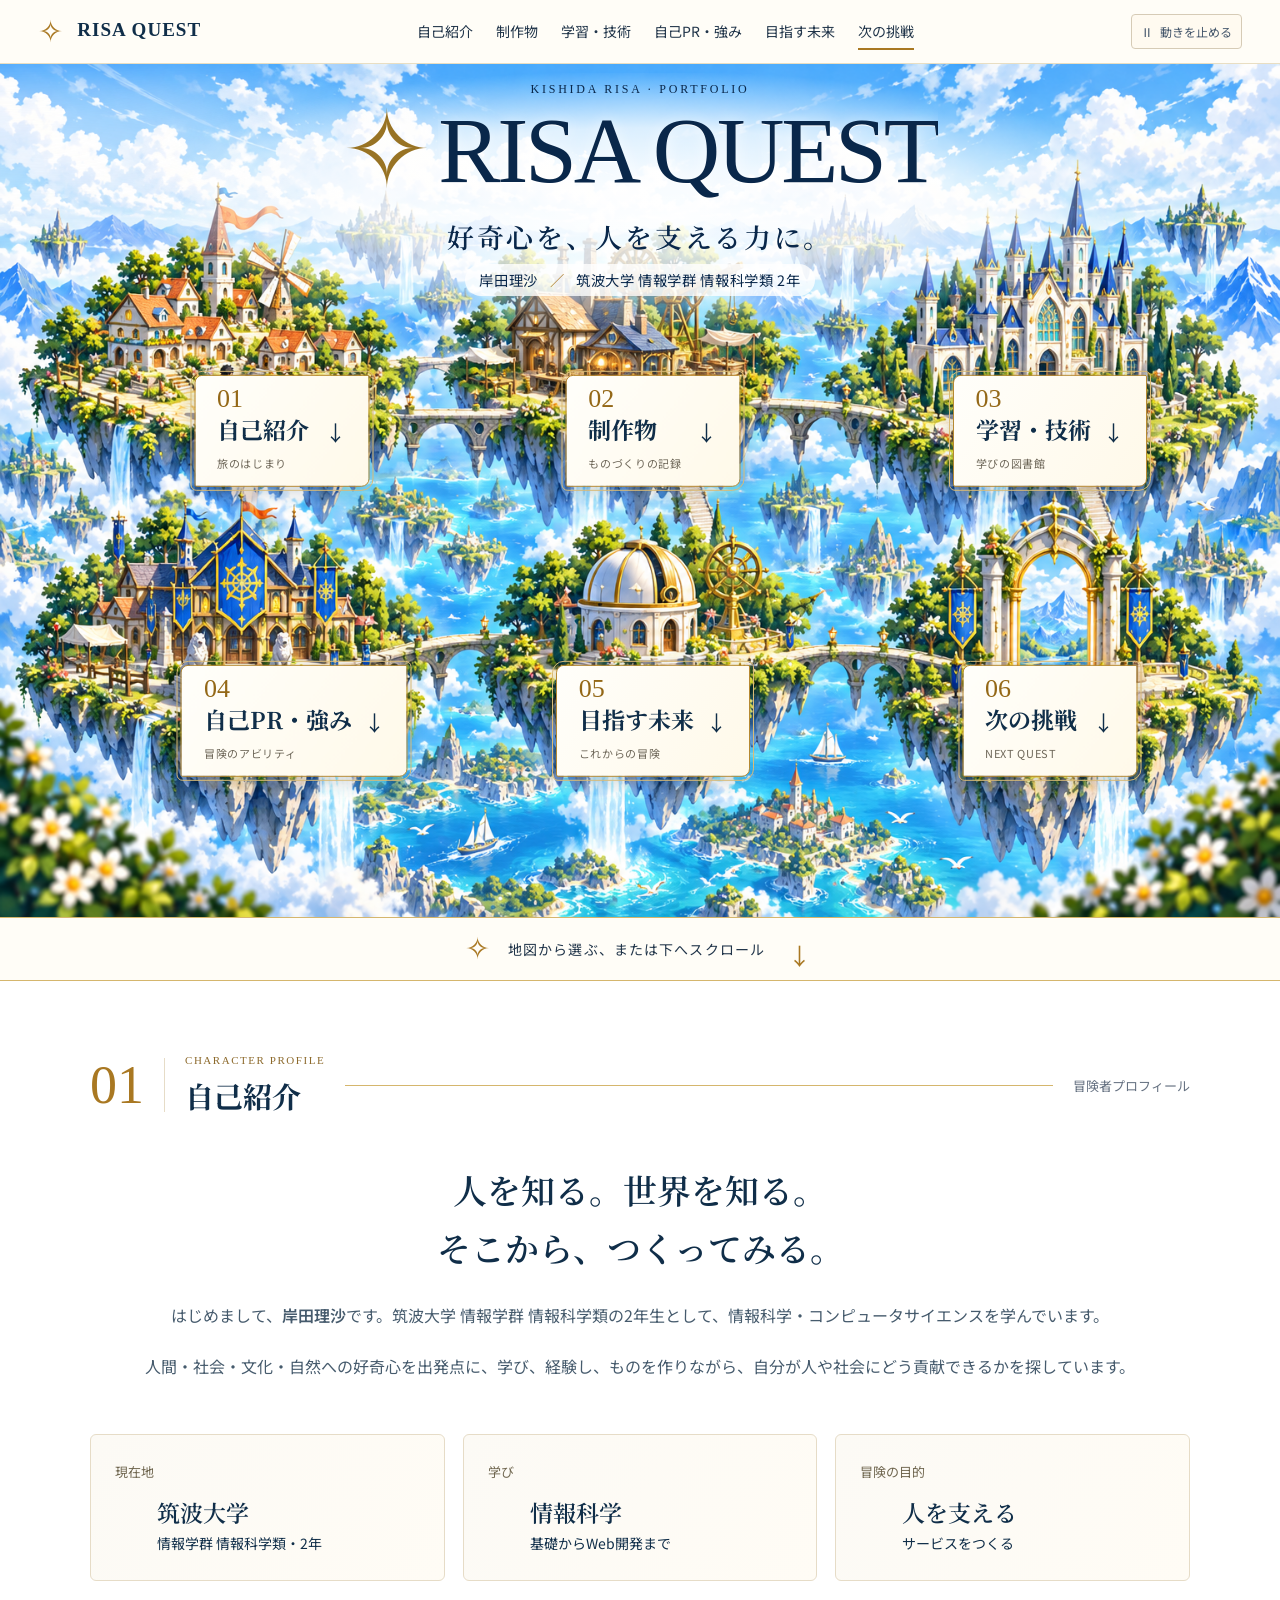
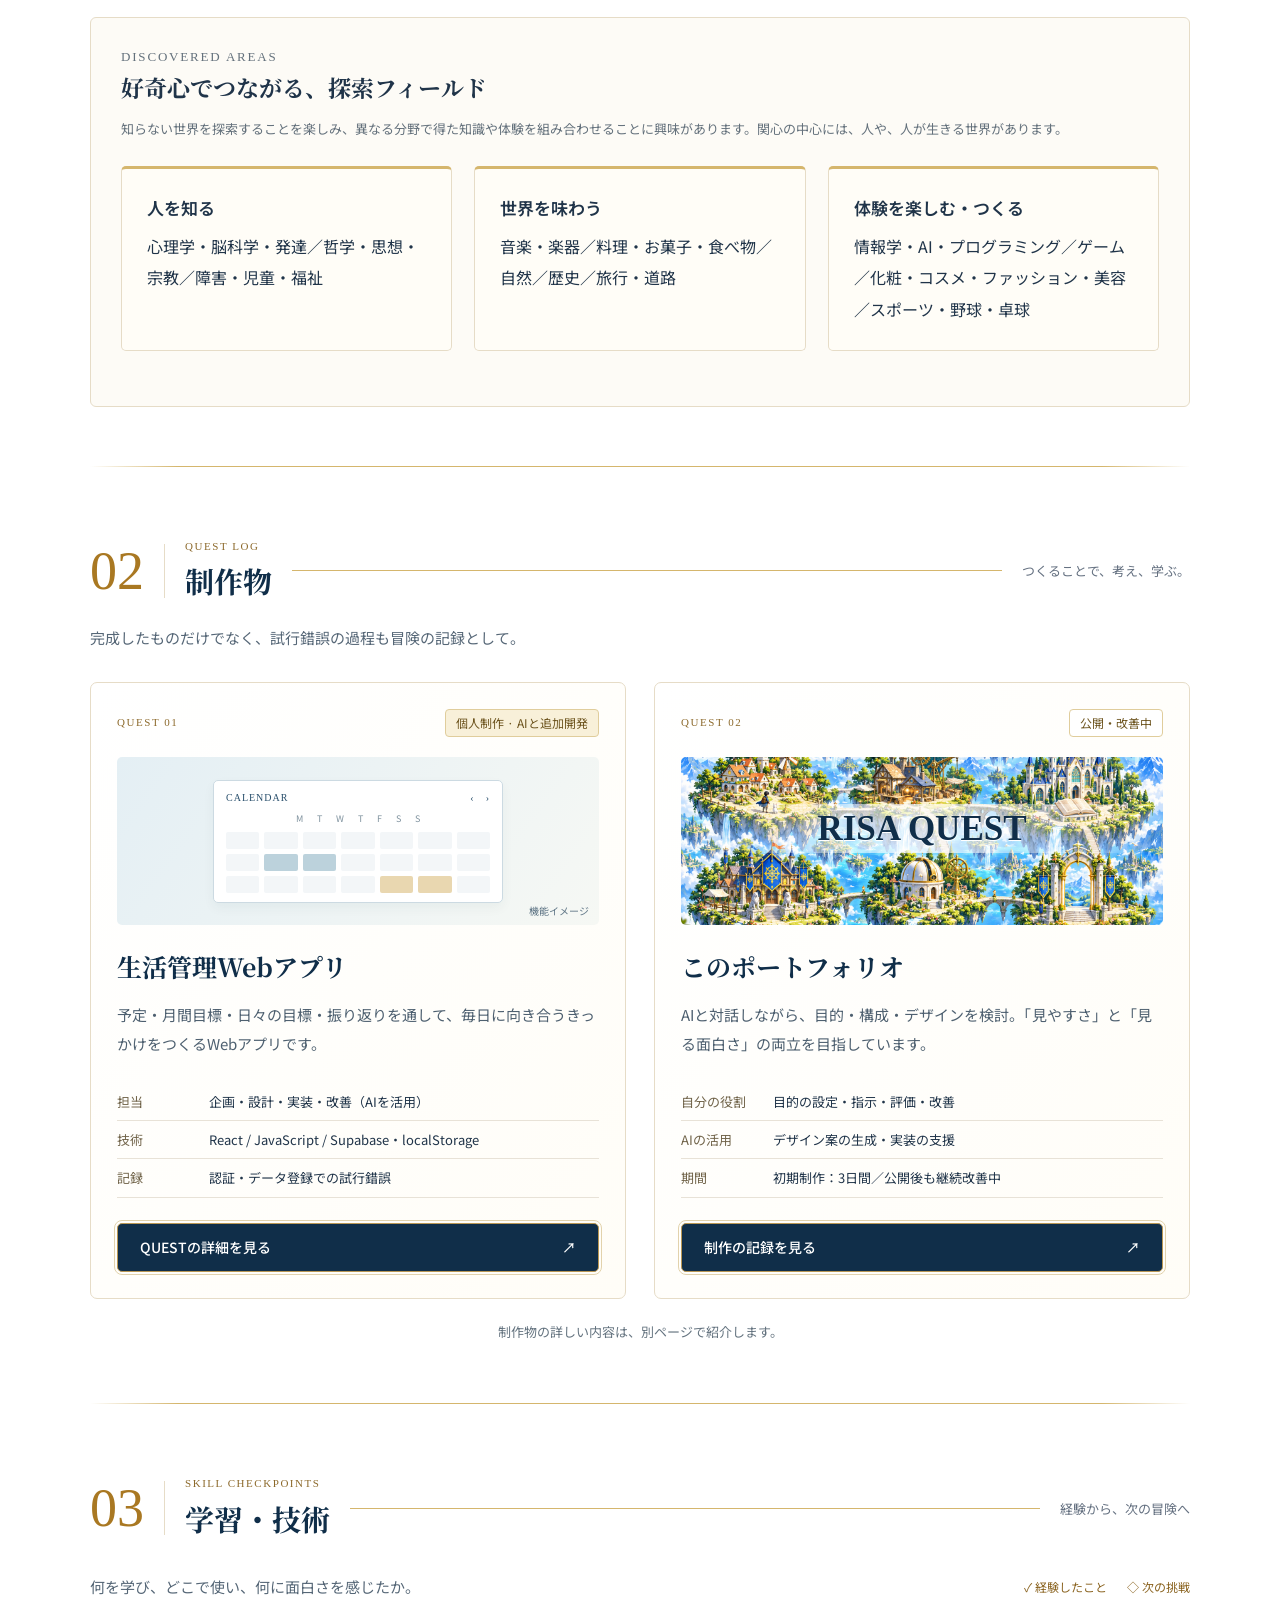
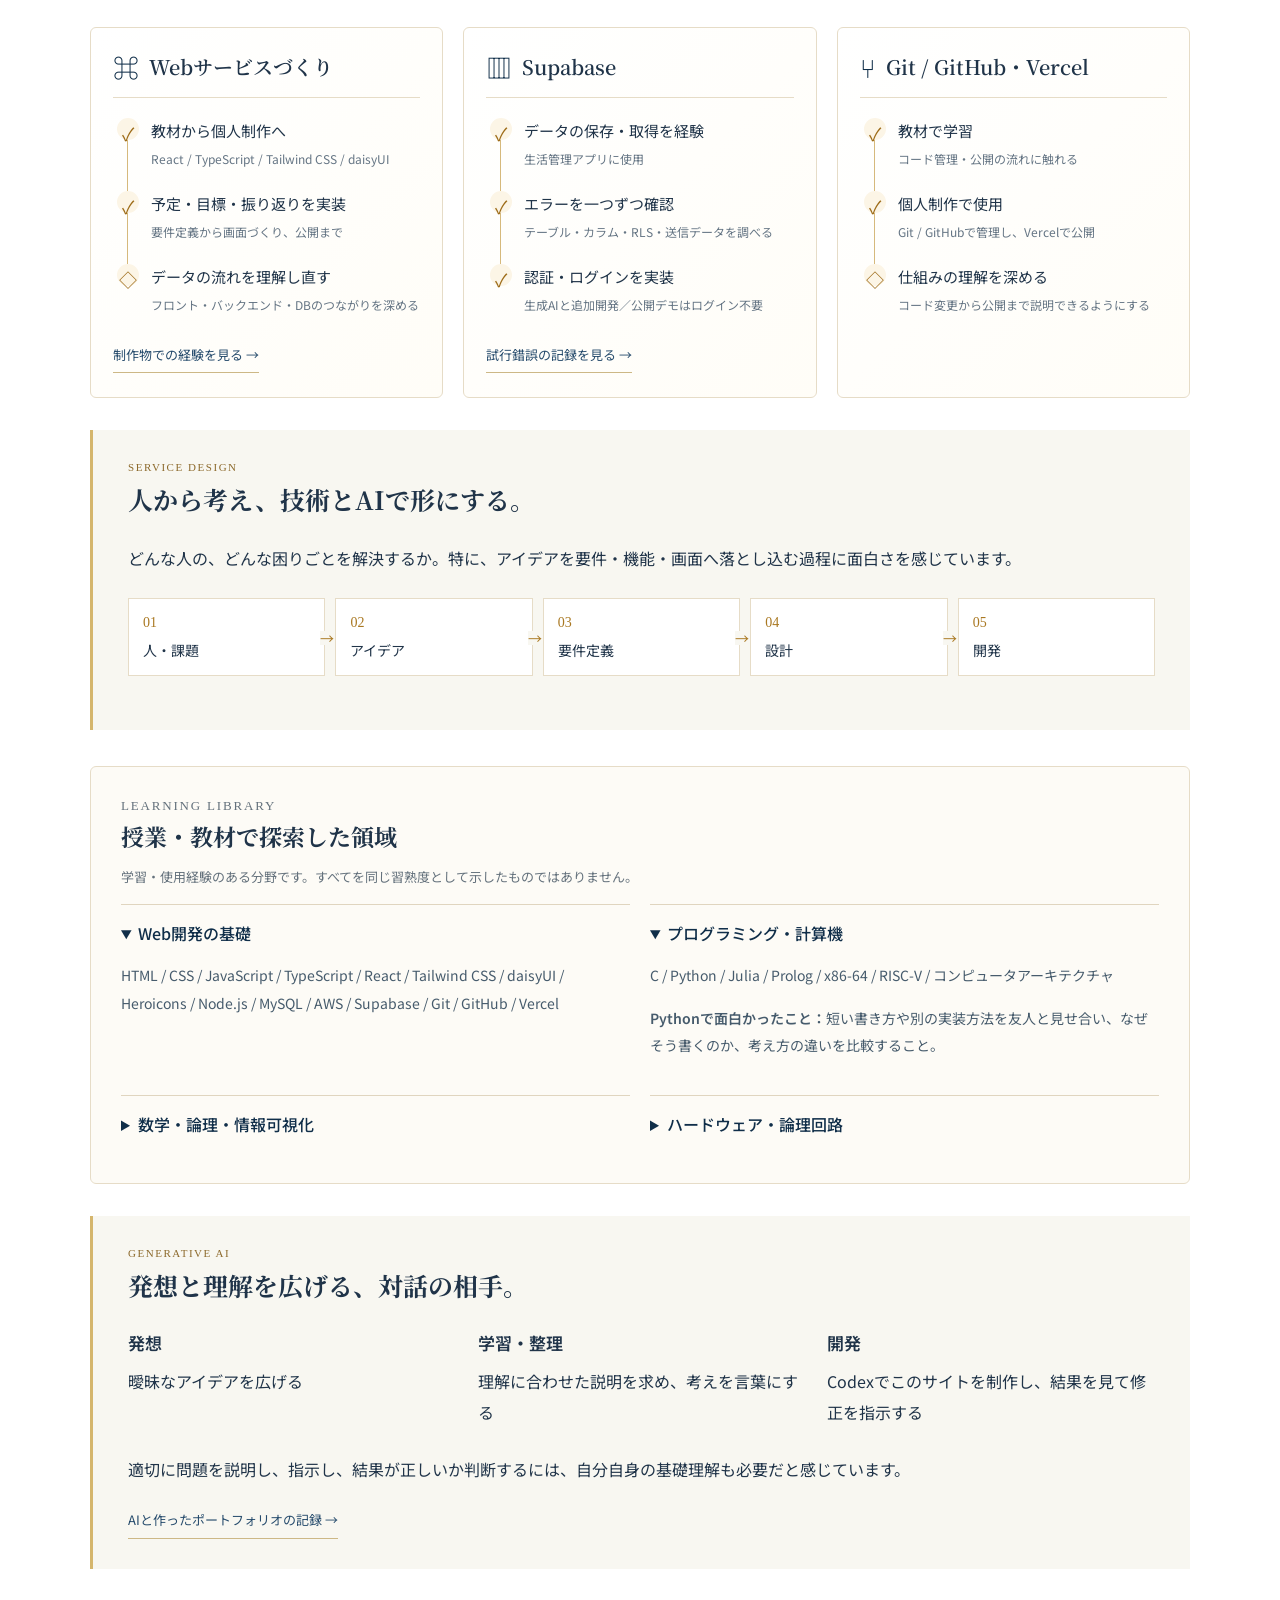
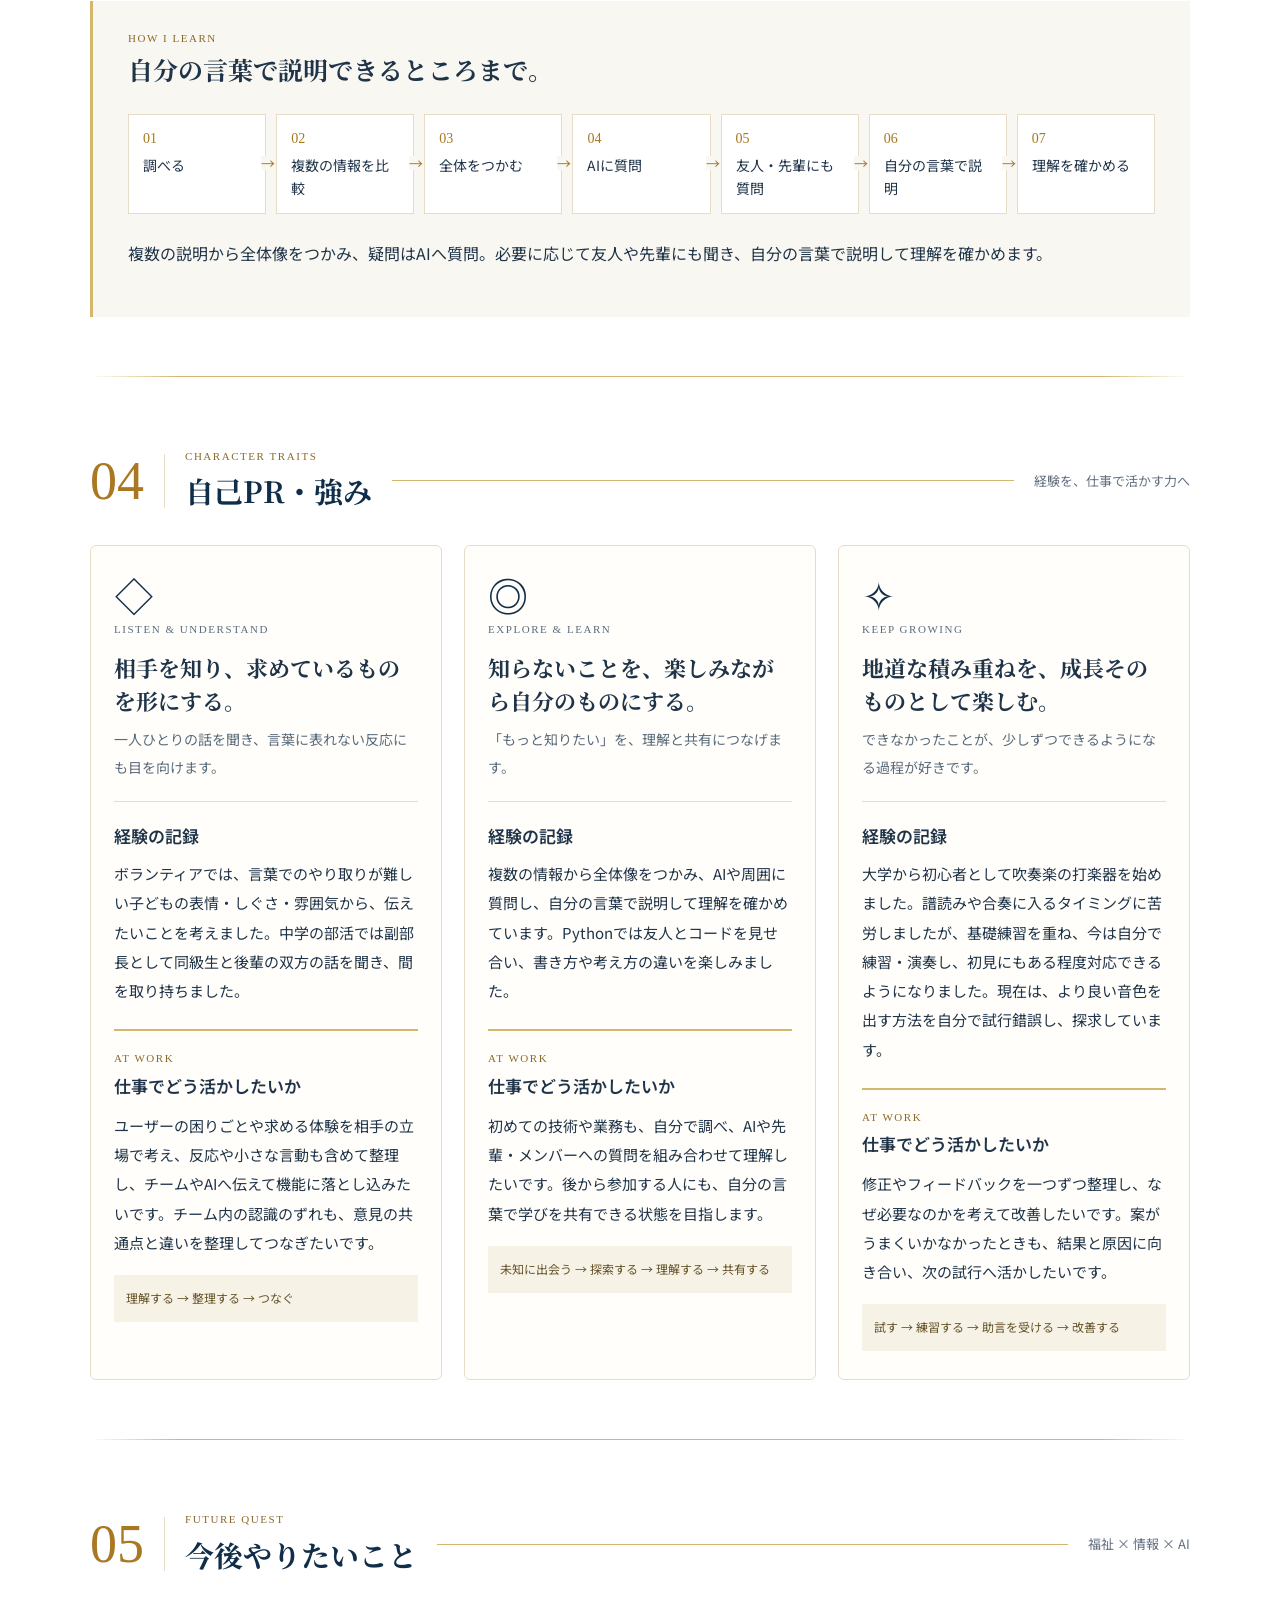
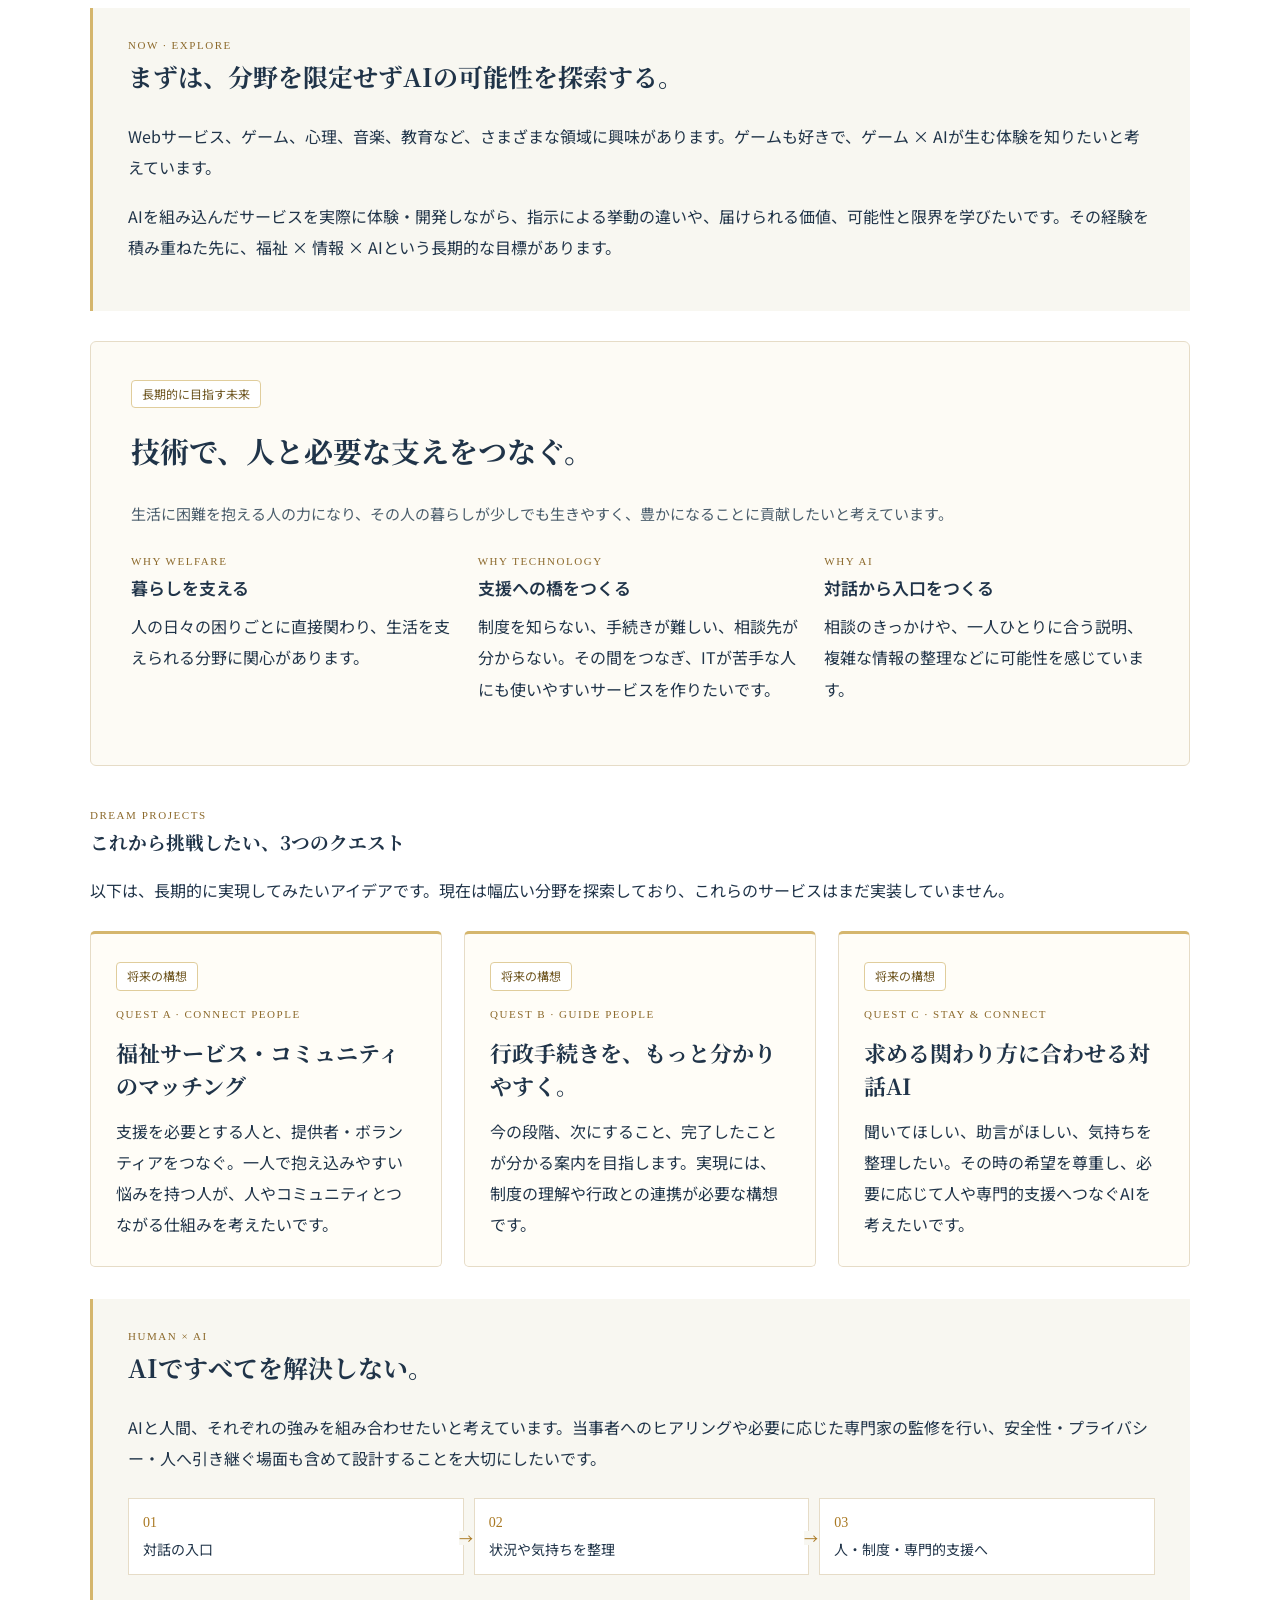
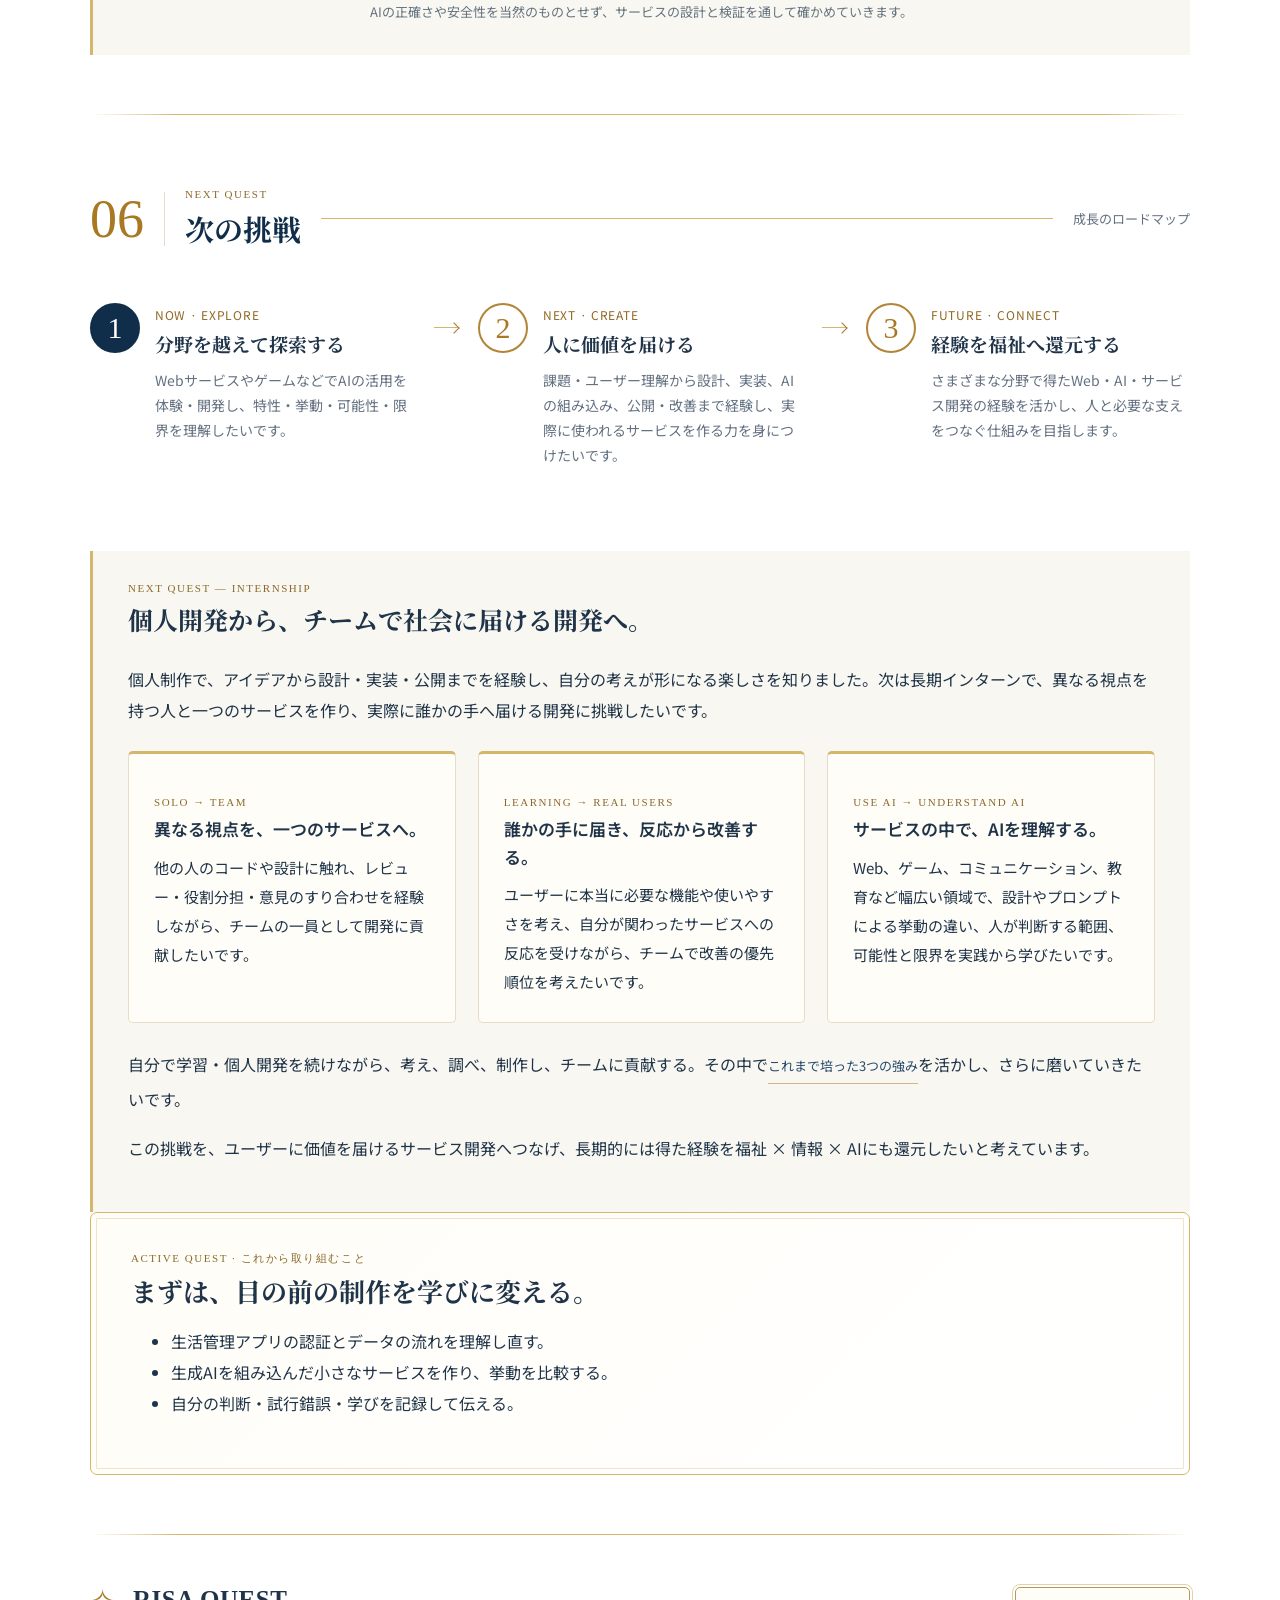
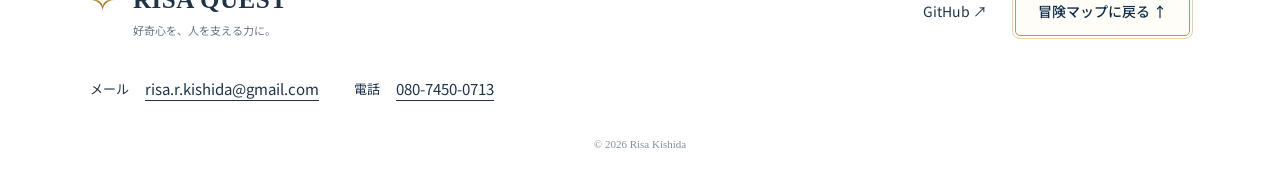
==== commit 4b05f60f: "Update calendar case study for submission" ====
--- a/index.html
+++ b/index.html
@@ -1 +1 @@
-<!doctype html><html lang="ja"><head><meta charset="utf-8"><meta name="viewport" content="width=device-width,initial-scale=1"><title>岸田理沙 — 好奇心を、人を支える力に。 | RISA QUEST</title><meta name="description" content="筑波大学情報学群情報科学類2年・岸田理沙の制作と学びの記録。好奇心を、人を支える力に。"><meta name="theme-color" content="#102e49"><meta property="og:title" content="岸田理沙 — 好奇心を、人を支える力に。 | RISA QUEST"><meta property="og:description" content="筑波大学で情報科学を学ぶ岸田理沙のポートフォリオ。福祉 × 情報 × AIの未来へ。"><meta property="og:type" content="website"><link rel="icon" href="data:image/svg+xml,%3Csvg xmlns='http://www.w3.org/2000/svg' viewBox='0 0 40 40'%3E%3Crect width='40' height='40' rx='9' fill='%23102e49'/%3E%3Cpath d='M20 3 24 16 37 20 24 24 20 37 16 24 3 20 16 16Z' fill='%23dfb965'/%3E%3C/svg%3E"><link rel="preload" as="image" href="adventure-map.png" fetchpriority="high"><link rel="stylesheet" href="style.css"><script src="script.js" defer></script></head><body><a class="skip-link" href="#about">本文へスキップ</a><header class="site-header"><a class="small-brand" href="#top"><span aria-hidden="true">✧</span> RISA QUEST</a><nav class="desktop-nav" aria-label="セクション"><a href="#about">自己紹介</a><a href="#works">制作物</a><a href="#skills">学習・技術</a><a href="#strengths">自己PR・強み</a><a href="#future">目指す未来</a><a href="#next">次の挑戦</a></nav><div class="header-actions"><button class="motion-toggle" type="button" aria-pressed="false" aria-label="アニメーションを停止する"><span aria-hidden="true">Ⅱ</span><span class="motion-label">動きを止める</span></button><button class="menu-toggle" type="button" aria-expanded="false" aria-controls="mobile-nav">メニュー ☰</button></div><nav id="mobile-nav" class="mobile-nav" aria-label="モバイルナビゲーション" hidden><a href="#about">自己紹介</a><a href="#works">制作物</a><a href="#skills">学習・技術</a><a href="#strengths">自己PR・強み</a><a href="#future">目指す未来</a><a href="#next">次の挑戦</a></nav></header><main><section class="map-hero" id="top" aria-labelledby="site-title"><div class="world-scene"><img class="map-image" src="adventure-map.png" width="1536" height="1024" alt="村、工房、図書館、ギルド、天文台、未来への門を橋がつなぐ昼の冒険マップ" fetchpriority="high"><div class="sky-motion" aria-hidden="true"><span></span><span></span></div><div class="water-effects" aria-hidden="true"><i class="water water-1"></i><i class="water water-2"></i><i class="water water-3"></i><i class="water water-4"></i><i class="water water-5"></i><i class="water water-6"></i></div><div class="hero-title"><p class="hero-kicker">KISHIDA RISA · PORTFOLIO</p><h1 id="site-title"><span class="logo-compass" aria-hidden="true">✧</span><span class="logo-word">RISA QUEST</span></h1><p class="tagline">好奇心を、人を支える力に。</p><p class="hero-profile">岸田理沙 <span>／</span> 筑波大学 情報学群 情報科学類 2年</p></div><nav class="map-destinations" aria-label="冒険マップ：各地点から同じページ内の紹介へ移動"><a class="destination destination-1" href="#about"><span class="destination-number">01</span><span class="destination-title">自己紹介</span><span class="destination-arrow" aria-hidden="true">↓</span><span class="destination-sub">旅のはじまり</span></a><a class="destination destination-2" href="#works"><span class="destination-number">02</span><span class="destination-title">制作物</span><span class="destination-arrow" aria-hidden="true">↓</span><span class="destination-sub">ものづくりの記録</span></a><a class="destination destination-3" href="#skills"><span class="destination-number">03</span><span class="destination-title">学習・技術</span><span class="destination-arrow" aria-hidden="true">↓</span><span class="destination-sub">学びの図書館</span></a><a class="destination destination-4" href="#strengths"><span class="destination-number">04</span><span class="destination-title">自己PR・強み</span><span class="destination-arrow" aria-hidden="true">↓</span><span class="destination-sub">冒険のアビリティ</span></a><a class="destination destination-5" href="#future"><span class="destination-number">05</span><span class="destination-title">目指す未来</span><span class="destination-arrow" aria-hidden="true">↓</span><span class="destination-sub">これからの冒険</span></a><a class="destination destination-6" href="#next"><span class="destination-number">06</span><span class="destination-title">次の挑戦</span><span class="destination-arrow" aria-hidden="true">↓</span><span class="destination-sub">NEXT QUEST</span></a></nav></div><div class="map-caption"><span aria-hidden="true">✧</span><p>地図から選ぶ、または下へスクロール</p><a href="#about" aria-label="自己紹介へ">↓</a></div></section><div class="draft-note"><span>PROTOTYPE</span>制作途中のポートフォリオです。空欄の項目は、今後内容を追加します。</div><section class="chapter" id="about" aria-labelledby="about-title"><div class="chapter-heading reveal"><span class="chapter-number">01</span><div><p class="eyebrow">CHARACTER PROFILE</p><h2 id="about-title">自己紹介</h2></div><span class="chapter-subtitle">冒険者プロフィール</span></div><div class="profile-intro reveal"><p class="section-lead">人を知る。世界を知る。<br>そこから、つくってみる。</p><p>はじめまして、<strong>岸田理沙</strong>です。筑波大学 情報学群 情報科学類の2年生として、情報科学・コンピュータサイエンスを学んでいます。</p><p>人間・社会・文化・自然への好奇心を出発点に、学び、経験し、ものを作りながら、自分が人や社会にどう貢献できるかを探しています。</p></div><dl class="profile-stats stagger"><div class="reveal"><dt>現在地</dt><dd>筑波大学<small>情報学群 情報科学類・2年</small></dd></div><div class="reveal"><dt>学び</dt><dd>情報科学<small>基礎からWeb開発まで</small></dd></div><div class="reveal"><dt>冒険の目的</dt><dd>人を支える<small>サービスをつくる</small></dd></div></dl><div class="learning-catalog reveal"><p class="eyebrow">DISCOVERED AREAS</p><h3>好奇心でつながる、探索フィールド</h3><p>知らない世界を探索することを楽しみ、異なる分野で得た知識や体験を組み合わせることに興味があります。関心の中心には、人や、人が生きる世界があります。</p><div class="rq-grid"><article class="rq-panel"><h4>人を知る</h4><p>心理学・脳科学・発達／哲学・思想・宗教／障害・児童・福祉</p></article><article class="rq-panel"><h4>世界を味わう</h4><p>音楽・楽器／料理・お菓子・食べ物／自然／歴史／旅行・道路</p></article><article class="rq-panel"><h4>体験を楽しむ・つくる</h4><p>情報学・AI・プログラミング／ゲーム／化粧・コスメ・ファッション・美容／スポーツ・野球・卓球</p></article></div></div></section><section class="chapter" id="works" aria-labelledby="works-title"><div class="chapter-heading reveal"><span class="chapter-number">02</span><div><p class="eyebrow">QUEST LOG</p><h2 id="works-title">制作物</h2></div><span class="chapter-subtitle">つくることで、考え、学ぶ。</span></div><p class="chapter-description reveal">完成したものだけでなく、試行錯誤の過程も冒険の記録として。</p><div class="project-grid stagger"><article class="quest-card reveal"><div class="quest-card-top"><span class="eyebrow">QUEST 01</span><span class="badge">個人制作 · 1か月</span></div><div class="project-visual calendar-visual" aria-label="カレンダー機能のイメージ。実際の画面ではありません"><div class="calendar-mini" aria-hidden="true"><div class="calendar-mini-head"><span>CALENDAR</span><span>‹　›</span></div><div class="calendar-days">M　 T　 W　 T　 F　 S　 S</div><div class="calendar-grid"><i class=""></i><i class=""></i><i class=""></i><i class=""></i><i class=""></i><i class=""></i><i class=""></i><i class=""></i><i class="event"></i><i class="event"></i><i class=""></i><i class=""></i><i class=""></i><i class=""></i><i class=""></i><i class=""></i><i class=""></i><i class=""></i><i class="event"></i><i class="event"></i><i class=""></i></div></div><span class="visual-caption">機能イメージ</span></div><h3>生活管理Webアプリ</h3><p>予定・月間目標・日々の目標・振り返りを通して、毎日に向き合うきっかけをつくるWebアプリです。</p><dl class="project-facts"><div><dt>担当</dt><dd>要件定義からデプロイまで</dd></div><div><dt>技術</dt><dd>React / TypeScript / Supabase</dd></div><div><dt>記録</dt><dd>認証・データ登録での試行錯誤</dd></div></dl><a class="button" href="life-management.html">QUESTの詳細を見る <span>↗</span></a></article><article class="quest-card reveal"><div class="quest-card-top"><span class="eyebrow">QUEST 02</span><span class="badge outline">公開・改善中</span></div><div class="project-visual portfolio-visual"><img src="adventure-map.png" width="1536" height="1024" alt="このポートフォリオの冒険マップ" loading="lazy"><span>RISA QUEST</span></div><h3>このポートフォリオ</h3><p>AIと対話しながら、目的・構成・デザインを検討。「見やすさ」と「見る面白さ」の両立を目指しています。</p><dl class="project-facts"><div><dt>自分の役割</dt><dd>目的の設定・指示・評価・改善</dd></div><div><dt>AIの活用</dt><dd>デザイン案の生成・実装の支援</dd></div><div><dt>期間</dt><dd>初期制作：3日間／公開後も継続改善中</dd></div></dl><a class="button" href="portfolio.html">制作の記録を見る <span>↗</span></a></article></div><p class="section-note reveal">制作物の詳しい内容は、別ページで紹介します。</p></section><section class="chapter" id="skills" aria-labelledby="skills-title"><div class="chapter-heading reveal"><span class="chapter-number">03</span><div><p class="eyebrow">SKILL CHECKPOINTS</p><h2 id="skills-title">学習・技術</h2></div><span class="chapter-subtitle">経験から、次の冒険へ</span></div><div class="skill-description reveal"><p>何を学び、どこで使い、何に面白さを感じたか。</p><p class="checkpoint-legend"><span>✓ 経験したこと</span><span>◇ 次の挑戦</span></p></div><div class="skill-grid stagger"><article class="skill-card reveal"><div class="skill-card-heading"><span class="skill-emblem" aria-hidden="true">⌘</span><h3>Webサービスづくり</h3></div><ol class="checkpoints"><li class="completed"><span class="check-symbol">✓</span><div>教材から個人制作へ<small>React / TypeScript / Tailwind CSS / daisyUI</small></div></li><li class="completed"><span class="check-symbol">✓</span><div>予定・目標・振り返りを実装<small>要件定義から画面づくり、公開まで</small></div></li><li class="upcoming"><span class="check-symbol">◇</span><div>データの流れを理解し直す<small>フロント・バックエンド・DBのつながりを深める</small></div></li></ol><a class="inline-link" href="life-management.html">制作物での経験を見る →</a></article><article class="skill-card reveal"><div class="skill-card-heading"><span class="skill-emblem" aria-hidden="true">▥</span><h3>Supabase</h3></div><ol class="checkpoints"><li class="completed"><span class="check-symbol">✓</span><div>データの保存・取得を経験<small>生活管理アプリに使用</small></div></li><li class="completed"><span class="check-symbol">✓</span><div>エラーを一つずつ確認<small>テーブル・カラム・RLS・送信データを調べる</small></div></li><li class="upcoming"><span class="check-symbol">◇</span><div>認証とユーザー管理を完成へ<small>ユーザー登録・ログインは未完成</small></div></li></ol><a class="inline-link" href="life-management.html#challenge">試行錯誤の記録を見る →</a></article><article class="skill-card reveal"><div class="skill-card-heading"><span class="skill-emblem" aria-hidden="true">⑂</span><h3>Git / GitHub・Vercel</h3></div><ol class="checkpoints"><li class="completed"><span class="check-symbol">✓</span><div>教材で学習<small>コード管理・公開の流れに触れる</small></div></li><li class="completed"><span class="check-symbol">✓</span><div>個人制作で使用<small>Git / GitHubで管理し、Vercelで公開</small></div></li><li class="upcoming"><span class="check-symbol">◇</span><div>仕組みの理解を深める<small>コード変更から公開まで説明できるようにする</small></div></li></ol></article></div><div class="rq-callout reveal"><p class="eyebrow">SERVICE DESIGN</p><h3>人から考え、技術とAIで形にする。</h3><p>どんな人の、どんな困りごとを解決するか。特に、アイデアを要件・機能・画面へ落とし込む過程に面白さを感じています。</p><ol class="rq-flow"><li><span>01</span>人・課題</li><li><span>02</span>アイデア</li><li><span>03</span>要件定義</li><li><span>04</span>設計</li><li><span>05</span>開発</li></ol></div><div class="learning-catalog reveal"><p class="eyebrow">LEARNING LIBRARY</p><h3>授業・教材で探索した領域</h3><p>学習・使用経験のある分野です。すべてを同じ習熟度として示したものではありません。</p><div class="catalog-grid"><details open><summary>Web開発の基礎</summary><p>HTML / CSS / JavaScript / TypeScript / React / Tailwind CSS / daisyUI / Heroicons / Node.js / MySQL / AWS / Supabase / Git / GitHub / Vercel</p></details><details open><summary>プログラミング・計算機</summary><p>C / Python / Julia / Prolog / x86-64 / RISC-V / コンピュータアーキテクチャ</p><p><strong>Pythonで面白かったこと：</strong>短い書き方や別の実装方法を友人と見せ合い、なぜそう書くのか、考え方の違いを比較すること。</p></details><details><summary>数学・論理・情報可視化</summary><p>線形代数、微分積分、確率、数値計算法、命題論理・述語論理、自然演繹、DPLL、論理の形式化。データの尺度水準、多変量データ、グラフや図による情報表現も学びました。</p></details><details><summary>ハードウェア・論理回路</summary><p>Vivado / Verilog HDLで全加算器、Dフリップフロップ、シフトレジスタ、チャタリング検出、7セグメントディスプレイ、センサデータ表示などを学習。RISC-V・Verilatorの演習にも取り組みました。</p></details></div></div><div class="rq-callout reveal"><p class="eyebrow">GENERATIVE AI</p><h3>発想と理解を広げる、対話の相手。</h3><div class="rq-grid"><div><h4>発想</h4><p>曖昧なアイデアを広げる</p></div><div><h4>学習・整理</h4><p>理解に合わせた説明を求め、考えを言葉にする</p></div><div><h4>開発</h4><p>Codexでこのサイトを制作し、結果を見て修正を指示する</p></div></div><p>適切に問題を説明し、指示し、結果が正しいか判断するには、自分自身の基礎理解も必要だと感じています。</p><a class="inline-link" href="portfolio.html">AIと作ったポートフォリオの記録 →</a></div><div class="rq-callout reveal"><p class="eyebrow">HOW I LEARN</p><h3>自分の言葉で説明できるところまで。</h3><ol class="rq-flow"><li><span>01</span>調べる</li><li><span>02</span>複数の情報を比較</li><li><span>03</span>全体をつかむ</li><li><span>04</span>AIに質問</li><li><span>05</span>友人・先輩にも質問</li><li><span>06</span>自分の言葉で説明</li><li><span>07</span>理解を確かめる</li></ol><p>複数の説明から全体像をつかみ、疑問はAIへ質問。必要に応じて友人や先輩にも聞き、自分の言葉で説明して理解を確かめます。</p></div></section><section class="chapter" id="strengths" aria-labelledby="strengths-title"><div class="chapter-heading reveal"><span class="chapter-number">04</span><div><p class="eyebrow">CHARACTER TRAITS</p><h2 id="strengths-title">自己PR・強み</h2></div><span class="chapter-subtitle">経験を、仕事で活かす力へ</span></div><div class="ability-grid stagger"><article class="ability-card reveal"><span class="ability-icon" aria-hidden="true">◇</span><p class="eyebrow">LISTEN & UNDERSTAND</p><h3>相手を知り、求めているものを形にする。</h3><p>一人ひとりの話を聞き、言葉に表れない反応にも目を向けます。</p><div class="rq-evidence"><h4>経験の記録</h4><p>ボランティアでは、言葉でのやり取りが難しい子どもの表情・しぐさ・雰囲気から、伝えたいことを考えました。中学の部活では副部長として同級生と後輩の双方の話を聞き、間を取り持ちました。</p></div><div class="rq-at-work"><p class="eyebrow">AT WORK</p><h4>仕事でどう活かしたいか</h4><p>ユーザーの困りごとや求める体験を相手の立場で考え、反応や小さな言動も含めて整理し、チームやAIへ伝えて機能に落とし込みたいです。チーム内の認識のずれも、意見の共通点と違いを整理してつなぎたいです。</p><p class="rq-trait-route">理解する → 整理する → つなぐ</p></div></article><article class="ability-card reveal"><span class="ability-icon" aria-hidden="true">◎</span><p class="eyebrow">EXPLORE & LEARN</p><h3>知らないことを、楽しみながら自分のものにする。</h3><p>「もっと知りたい」を、理解と共有につなげます。</p><div class="rq-evidence"><h4>経験の記録</h4><p>複数の情報から全体像をつかみ、AIや周囲に質問し、自分の言葉で説明して理解を確かめています。Pythonでは友人とコードを見せ合い、書き方や考え方の違いを楽しみました。</p></div><div class="rq-at-work"><p class="eyebrow">AT WORK</p><h4>仕事でどう活かしたいか</h4><p>初めての技術や業務も、自分で調べ、AIや先輩・メンバーへの質問を組み合わせて理解したいです。後から参加する人にも、自分の言葉で学びを共有できる状態を目指します。</p><p class="rq-trait-route">未知に出会う → 探索する → 理解する → 共有する</p></div></article><article class="ability-card reveal"><span class="ability-icon" aria-hidden="true">✧</span><p class="eyebrow">KEEP GROWING</p><h3>地道な積み重ねを、成長そのものとして楽しむ。</h3><p>できなかったことが、少しずつできるようになる過程が好きです。</p><div class="rq-evidence"><h4>経験の記録</h4><p>大学から初心者として吹奏楽の打楽器を始めました。譜読みや合奏に入るタイミングに苦労しましたが、基礎練習を重ね、今は自分で練習・演奏し、初見にもある程度対応できるようになりました。現在は、より良い音色を出す方法を自分で試行錯誤し、探求しています。</p></div><div class="rq-at-work"><p class="eyebrow">AT WORK</p><h4>仕事でどう活かしたいか</h4><p>修正やフィードバックを一つずつ整理し、なぜ必要なのかを考えて改善したいです。案がうまくいかなかったときも、結果と原因に向き合い、次の試行へ活かしたいです。</p><p class="rq-trait-route">試す → 練習する → 助言を受ける → 改善する</p></div></article></div></section><section class="chapter" id="future" aria-labelledby="future-title"><div class="chapter-heading reveal"><span class="chapter-number">05</span><div><p class="eyebrow">FUTURE QUEST</p><h2 id="future-title">今後やりたいこと</h2></div><span class="chapter-subtitle">福祉 × 情報 × AI</span></div><div class="rq-callout reveal"><p class="eyebrow">NOW · EXPLORE</p><h3>まずは、分野を限定せずAIの可能性を探索する。</h3><p>Webサービス、ゲーム、心理、音楽、教育など、さまざまな領域に興味があります。ゲームも好きで、ゲーム × AIが生む体験を知りたいと考えています。</p><p>AIを組み込んだサービスを実際に体験・開発しながら、指示による挙動の違いや、届けられる価値、可能性と限界を学びたいです。その経験を積み重ねた先に、福祉 × 情報 × AIという長期的な目標があります。</p></div><div class="future-message reveal"><span class="badge outline">長期的に目指す未来</span><h3>技術で、人と必要な支えをつなぐ。</h3><p>生活に困難を抱える人の力になり、その人の暮らしが少しでも生きやすく、豊かになることに貢献したいと考えています。</p><div class="rq-grid"><article><p class="eyebrow">WHY WELFARE</p><h4>暮らしを支える</h4><p>人の日々の困りごとに直接関わり、生活を支えられる分野に関心があります。</p></article><article><p class="eyebrow">WHY TECHNOLOGY</p><h4>支援への橋をつくる</h4><p>制度を知らない、手続きが難しい、相談先が分からない。その間をつなぎ、ITが苦手な人にも使いやすいサービスを作りたいです。</p></article><article><p class="eyebrow">WHY AI</p><h4>対話から入口をつくる</h4><p>相談のきっかけや、一人ひとりに合う説明、複雑な情報の整理などに可能性を感じています。</p></article></div></div><div class="rq-section-intro reveal"><p class="eyebrow">DREAM PROJECTS</p><h3>これから挑戦したい、3つのクエスト</h3><p>以下は、長期的に実現してみたいアイデアです。現在は幅広い分野を探索しており、これらのサービスはまだ実装していません。</p></div><div class="rq-grid stagger"><article class="rq-panel reveal"><span class="badge outline">将来の構想</span><p class="eyebrow">QUEST A · CONNECT PEOPLE</p><h3>福祉サービス・コミュニティのマッチング</h3><p>支援を必要とする人と、提供者・ボランティアをつなぐ。一人で抱え込みやすい悩みを持つ人が、人やコミュニティとつながる仕組みを考えたいです。</p></article><article class="rq-panel reveal"><span class="badge outline">将来の構想</span><p class="eyebrow">QUEST B · GUIDE PEOPLE</p><h3>行政手続きを、もっと分かりやすく。</h3><p>今の段階、次にすること、完了したことが分かる案内を目指します。実現には、制度の理解や行政との連携が必要な構想です。</p></article><article class="rq-panel reveal"><span class="badge outline">将来の構想</span><p class="eyebrow">QUEST C · STAY & CONNECT</p><h3>求める関わり方に合わせる対話AI</h3><p>聞いてほしい、助言がほしい、気持ちを整理したい。その時の希望を尊重し、必要に応じて人や専門的支援へつなぐAIを考えたいです。</p></article></div><div class="rq-callout reveal"><p class="eyebrow">HUMAN × AI</p><h3>AIですべてを解決しない。</h3><p>AIと人間、それぞれの強みを組み合わせたいと考えています。当事者へのヒアリングや必要に応じた専門家の監修を行い、安全性・プライバシー・人へ引き継ぐ場面も含めて設計することを大切にしたいです。</p><ol class="rq-flow"><li><span>01</span>対話の入口</li><li><span>02</span>状況や気持ちを整理</li><li><span>03</span>人・制度・専門的支援へ</li></ol><p class="section-note">AIの正確さや安全性を当然のものとせず、サービスの設計と検証を通して確かめていきます。</p></div></section><section class="chapter" id="next" aria-labelledby="next-title"><div class="chapter-heading reveal"><span class="chapter-number">06</span><div><p class="eyebrow">NEXT QUEST</p><h2 id="next-title">次の挑戦</h2></div><span class="chapter-subtitle">成長のロードマップ</span></div><div class="journey-route reveal"><article><span class="route-marker current">1</span><div><p class="route-label">NOW · EXPLORE</p><h3>分野を越えて探索する</h3><p>WebサービスやゲームなどでAIの活用を体験・開発し、特性・挙動・可能性・限界を理解したいです。</p></div></article><span class="route-connector" aria-hidden="true"></span><article><span class="route-marker ">2</span><div><p class="route-label">NEXT · CREATE</p><h3>人に価値を届ける</h3><p>課題・ユーザー理解から設計、実装、AIの組み込み、公開・改善まで経験し、実際に使われるサービスを作る力を身につけたいです。</p></div></article><span class="route-connector" aria-hidden="true"></span><article><span class="route-marker ">3</span><div><p class="route-label">FUTURE · CONNECT</p><h3>経験を福祉へ還元する</h3><p>さまざまな分野で得たWeb・AI・サービス開発の経験を活かし、人と必要な支えをつなぐ仕組みを目指します。</p></div></article></div><div class="rq-callout reveal" id="internship"><p class="eyebrow">NEXT QUEST — INTERNSHIP</p><h3>個人開発から、チームで社会に届ける開発へ。</h3><p>個人制作で、アイデアから設計・実装・公開までを経験し、自分の考えが形になる楽しさを知りました。次は長期インターンで、異なる視点を持つ人と一つのサービスを作り、実際に誰かの手へ届ける開発に挑戦したいです。</p><div class="rq-grid"><article class="rq-panel"><p class="eyebrow">SOLO → TEAM</p><h4>異なる視点を、一つのサービスへ。</h4><p>他の人のコードや設計に触れ、レビュー・役割分担・意見のすり合わせを経験しながら、チームの一員として開発に貢献したいです。</p></article><article class="rq-panel"><p class="eyebrow">LEARNING → REAL USERS</p><h4>誰かの手に届き、反応から改善する。</h4><p>ユーザーに本当に必要な機能や使いやすさを考え、自分が関わったサービスへの反応を受けながら、チームで改善の優先順位を考えたいです。</p></article><article class="rq-panel"><p class="eyebrow">USE AI → UNDERSTAND AI</p><h4>サービスの中で、AIを理解する。</h4><p>Web、ゲーム、コミュニケーション、教育など幅広い領域で、設計やプロンプトによる挙動の違い、人が判断する範囲、可能性と限界を実践から学びたいです。</p></article></div><p>自分で学習・個人開発を続けながら、考え、調べ、制作し、チームに貢献する。その中で<a class="inline-link" href="#strengths">これまで培った3つの強み</a>を活かし、さらに磨いていきたいです。</p><p>この挑戦を、ユーザーに価値を届けるサービス開発へつなげ、長期的には得た経験を福祉 × 情報 × AIにも還元したいと考えています。</p></div><div class="quest-letter reveal"><p class="eyebrow">ACTIVE QUEST · これから取り組むこと</p><h3>まずは、目の前の制作を学びに変える。</h3><ul><li>生活管理アプリの認証とデータの流れを理解し直す。</li><li>生成AIを組み込んだ小さなサービスを作り、挙動を比較する。</li><li>自分の判断・試行錯誤・学びを記録して伝える。</li></ul></div></section></main><footer class="site-footer" id="contact"><div class="footer-brand"><span aria-hidden="true">✧</span><strong>RISA QUEST</strong><p>好奇心を、人を支える力に。</p></div><div class="footer-links"><a href="https://github.com/risa-zp" target="_blank" rel="noopener noreferrer">GitHub ↗</a><a class="button light" href="#top">冒険マップに戻る ↑</a></div><dl class="footer-contact"><div><dt>メール</dt><dd><a href="mailto:risa.r.kishida@gmail.com">risa.r.kishida@gmail.com</a></dd></div><div><dt>電話</dt><dd><a href="tel:08074500713">080-7450-0713</a></dd></div></dl><p class="copyright">© 2026 Risa Kishida · Prototype</p></footer><a class="back-map" href="#top" aria-label="冒険マップに戻る"><span aria-hidden="true">✧</span>MAP ↑</a></body></html>+<!doctype html><html lang="ja"><head><meta charset="utf-8"><meta name="viewport" content="width=device-width,initial-scale=1"><title>岸田理沙 — 好奇心を、人を支える力に。 | RISA QUEST</title><meta name="description" content="筑波大学情報学群情報科学類2年・岸田理沙の制作と学びの記録。好奇心を、人を支える力に。"><meta name="theme-color" content="#102e49"><meta property="og:title" content="岸田理沙 — 好奇心を、人を支える力に。 | RISA QUEST"><meta property="og:description" content="筑波大学で情報科学を学ぶ岸田理沙のポートフォリオ。福祉 × 情報 × AIの未来へ。"><meta property="og:type" content="website"><link rel="icon" href="data:image/svg+xml,%3Csvg xmlns='http://www.w3.org/2000/svg' viewBox='0 0 40 40'%3E%3Crect width='40' height='40' rx='9' fill='%23102e49'/%3E%3Cpath d='M20 3 24 16 37 20 24 24 20 37 16 24 3 20 16 16Z' fill='%23dfb965'/%3E%3C/svg%3E"><link rel="preload" as="image" href="adventure-map.png" fetchpriority="high"><link rel="stylesheet" href="style.css"><script src="script.js" defer></script></head><body><a class="skip-link" href="#about">本文へスキップ</a><header class="site-header"><a class="small-brand" href="#top"><span aria-hidden="true">✧</span> RISA QUEST</a><nav class="desktop-nav" aria-label="セクション"><a href="#about">自己紹介</a><a href="#works">制作物</a><a href="#skills">学習・技術</a><a href="#strengths">自己PR・強み</a><a href="#future">目指す未来</a><a href="#next">次の挑戦</a></nav><div class="header-actions"><button class="motion-toggle" type="button" aria-pressed="false" aria-label="アニメーションを停止する"><span aria-hidden="true">Ⅱ</span><span class="motion-label">動きを止める</span></button><button class="menu-toggle" type="button" aria-expanded="false" aria-controls="mobile-nav">メニュー ☰</button></div><nav id="mobile-nav" class="mobile-nav" aria-label="モバイルナビゲーション" hidden><a href="#about">自己紹介</a><a href="#works">制作物</a><a href="#skills">学習・技術</a><a href="#strengths">自己PR・強み</a><a href="#future">目指す未来</a><a href="#next">次の挑戦</a></nav></header><main><section class="map-hero" id="top" aria-labelledby="site-title"><div class="world-scene"><img class="map-image" src="adventure-map.png" width="1536" height="1024" alt="村、工房、図書館、ギルド、天文台、未来への門を橋がつなぐ昼の冒険マップ" fetchpriority="high"><div class="sky-motion" aria-hidden="true"><span></span><span></span></div><div class="water-effects" aria-hidden="true"><i class="water water-1"></i><i class="water water-2"></i><i class="water water-3"></i><i class="water water-4"></i><i class="water water-5"></i><i class="water water-6"></i></div><div class="hero-title"><p class="hero-kicker">KISHIDA RISA · PORTFOLIO</p><h1 id="site-title"><span class="logo-compass" aria-hidden="true">✧</span><span class="logo-word">RISA QUEST</span></h1><p class="tagline">好奇心を、人を支える力に。</p><p class="hero-profile">岸田理沙 <span>／</span> 筑波大学 情報学群 情報科学類 2年</p></div><nav class="map-destinations" aria-label="冒険マップ：各地点から同じページ内の紹介へ移動"><a class="destination destination-1" href="#about"><span class="destination-number">01</span><span class="destination-title">自己紹介</span><span class="destination-arrow" aria-hidden="true">↓</span><span class="destination-sub">旅のはじまり</span></a><a class="destination destination-2" href="#works"><span class="destination-number">02</span><span class="destination-title">制作物</span><span class="destination-arrow" aria-hidden="true">↓</span><span class="destination-sub">ものづくりの記録</span></a><a class="destination destination-3" href="#skills"><span class="destination-number">03</span><span class="destination-title">学習・技術</span><span class="destination-arrow" aria-hidden="true">↓</span><span class="destination-sub">学びの図書館</span></a><a class="destination destination-4" href="#strengths"><span class="destination-number">04</span><span class="destination-title">自己PR・強み</span><span class="destination-arrow" aria-hidden="true">↓</span><span class="destination-sub">冒険のアビリティ</span></a><a class="destination destination-5" href="#future"><span class="destination-number">05</span><span class="destination-title">目指す未来</span><span class="destination-arrow" aria-hidden="true">↓</span><span class="destination-sub">これからの冒険</span></a><a class="destination destination-6" href="#next"><span class="destination-number">06</span><span class="destination-title">次の挑戦</span><span class="destination-arrow" aria-hidden="true">↓</span><span class="destination-sub">NEXT QUEST</span></a></nav></div><div class="map-caption"><span aria-hidden="true">✧</span><p>地図から選ぶ、または下へスクロール</p><a href="#about" aria-label="自己紹介へ">↓</a></div></section><section class="chapter" id="about" aria-labelledby="about-title"><div class="chapter-heading reveal"><span class="chapter-number">01</span><div><p class="eyebrow">CHARACTER PROFILE</p><h2 id="about-title">自己紹介</h2></div><span class="chapter-subtitle">冒険者プロフィール</span></div><div class="profile-intro reveal"><p class="section-lead">人を知る。世界を知る。<br>そこから、つくってみる。</p><p>はじめまして、<strong>岸田理沙</strong>です。筑波大学 情報学群 情報科学類の2年生として、情報科学・コンピュータサイエンスを学んでいます。</p><p>人間・社会・文化・自然への好奇心を出発点に、学び、経験し、ものを作りながら、自分が人や社会にどう貢献できるかを探しています。</p></div><dl class="profile-stats stagger"><div class="reveal"><dt>現在地</dt><dd>筑波大学<small>情報学群 情報科学類・2年</small></dd></div><div class="reveal"><dt>学び</dt><dd>情報科学<small>基礎からWeb開発まで</small></dd></div><div class="reveal"><dt>冒険の目的</dt><dd>人を支える<small>サービスをつくる</small></dd></div></dl><div class="learning-catalog reveal"><p class="eyebrow">DISCOVERED AREAS</p><h3>好奇心でつながる、探索フィールド</h3><p>知らない世界を探索することを楽しみ、異なる分野で得た知識や体験を組み合わせることに興味があります。関心の中心には、人や、人が生きる世界があります。</p><div class="rq-grid"><article class="rq-panel"><h4>人を知る</h4><p>心理学・脳科学・発達／哲学・思想・宗教／障害・児童・福祉</p></article><article class="rq-panel"><h4>世界を味わう</h4><p>音楽・楽器／料理・お菓子・食べ物／自然／歴史／旅行・道路</p></article><article class="rq-panel"><h4>体験を楽しむ・つくる</h4><p>情報学・AI・プログラミング／ゲーム／化粧・コスメ・ファッション・美容／スポーツ・野球・卓球</p></article></div></div></section><section class="chapter" id="works" aria-labelledby="works-title"><div class="chapter-heading reveal"><span class="chapter-number">02</span><div><p class="eyebrow">QUEST LOG</p><h2 id="works-title">制作物</h2></div><span class="chapter-subtitle">つくることで、考え、学ぶ。</span></div><p class="chapter-description reveal">完成したものだけでなく、試行錯誤の過程も冒険の記録として。</p><div class="project-grid stagger"><article class="quest-card reveal"><div class="quest-card-top"><span class="eyebrow">QUEST 01</span><span class="badge">個人制作 · AIと追加開発</span></div><div class="project-visual calendar-visual" aria-label="カレンダー機能のイメージ。実際の画面ではありません"><div class="calendar-mini" aria-hidden="true"><div class="calendar-mini-head"><span>CALENDAR</span><span>‹　›</span></div><div class="calendar-days">M　 T　 W　 T　 F　 S　 S</div><div class="calendar-grid"><i class=""></i><i class=""></i><i class=""></i><i class=""></i><i class=""></i><i class=""></i><i class=""></i><i class=""></i><i class="event"></i><i class="event"></i><i class=""></i><i class=""></i><i class=""></i><i class=""></i><i class=""></i><i class=""></i><i class=""></i><i class=""></i><i class="event"></i><i class="event"></i><i class=""></i></div></div><span class="visual-caption">機能イメージ</span></div><h3>生活管理Webアプリ</h3><p>予定・月間目標・日々の目標・振り返りを通して、毎日に向き合うきっかけをつくるWebアプリです。</p><dl class="project-facts"><div><dt>担当</dt><dd>企画・設計・実装・改善（AIを活用）</dd></div><div><dt>技術</dt><dd>React / JavaScript / Supabase・localStorage</dd></div><div><dt>記録</dt><dd>認証・データ登録での試行錯誤</dd></div></dl><a class="button" href="life-management.html">QUESTの詳細を見る <span>↗</span></a></article><article class="quest-card reveal"><div class="quest-card-top"><span class="eyebrow">QUEST 02</span><span class="badge outline">公開・改善中</span></div><div class="project-visual portfolio-visual"><img src="adventure-map.png" width="1536" height="1024" alt="このポートフォリオの冒険マップ" loading="lazy"><span>RISA QUEST</span></div><h3>このポートフォリオ</h3><p>AIと対話しながら、目的・構成・デザインを検討。「見やすさ」と「見る面白さ」の両立を目指しています。</p><dl class="project-facts"><div><dt>自分の役割</dt><dd>目的の設定・指示・評価・改善</dd></div><div><dt>AIの活用</dt><dd>デザイン案の生成・実装の支援</dd></div><div><dt>期間</dt><dd>初期制作：3日間／公開後も継続改善中</dd></div></dl><a class="button" href="portfolio.html">制作の記録を見る <span>↗</span></a></article></div><p class="section-note reveal">制作物の詳しい内容は、別ページで紹介します。</p></section><section class="chapter" id="skills" aria-labelledby="skills-title"><div class="chapter-heading reveal"><span class="chapter-number">03</span><div><p class="eyebrow">SKILL CHECKPOINTS</p><h2 id="skills-title">学習・技術</h2></div><span class="chapter-subtitle">経験から、次の冒険へ</span></div><div class="skill-description reveal"><p>何を学び、どこで使い、何に面白さを感じたか。</p><p class="checkpoint-legend"><span>✓ 経験したこと</span><span>◇ 次の挑戦</span></p></div><div class="skill-grid stagger"><article class="skill-card reveal"><div class="skill-card-heading"><span class="skill-emblem" aria-hidden="true">⌘</span><h3>Webサービスづくり</h3></div><ol class="checkpoints"><li class="completed"><span class="check-symbol">✓</span><div>教材から個人制作へ<small>React / TypeScript / Tailwind CSS / daisyUI</small></div></li><li class="completed"><span class="check-symbol">✓</span><div>予定・目標・振り返りを実装<small>要件定義から画面づくり、公開まで</small></div></li><li class="upcoming"><span class="check-symbol">◇</span><div>データの流れを理解し直す<small>フロント・バックエンド・DBのつながりを深める</small></div></li></ol><a class="inline-link" href="life-management.html">制作物での経験を見る →</a></article><article class="skill-card reveal"><div class="skill-card-heading"><span class="skill-emblem" aria-hidden="true">▥</span><h3>Supabase</h3></div><ol class="checkpoints"><li class="completed"><span class="check-symbol">✓</span><div>データの保存・取得を経験<small>生活管理アプリに使用</small></div></li><li class="completed"><span class="check-symbol">✓</span><div>エラーを一つずつ確認<small>テーブル・カラム・RLS・送信データを調べる</small></div></li><li class="completed"><span class="check-symbol">✓</span><div>認証・ログインを実装<small>生成AIと追加開発／公開デモはログイン不要</small></div></li></ol><a class="inline-link" href="life-management.html#challenge">試行錯誤の記録を見る →</a></article><article class="skill-card reveal"><div class="skill-card-heading"><span class="skill-emblem" aria-hidden="true">⑂</span><h3>Git / GitHub・Vercel</h3></div><ol class="checkpoints"><li class="completed"><span class="check-symbol">✓</span><div>教材で学習<small>コード管理・公開の流れに触れる</small></div></li><li class="completed"><span class="check-symbol">✓</span><div>個人制作で使用<small>Git / GitHubで管理し、Vercelで公開</small></div></li><li class="upcoming"><span class="check-symbol">◇</span><div>仕組みの理解を深める<small>コード変更から公開まで説明できるようにする</small></div></li></ol></article></div><div class="rq-callout reveal"><p class="eyebrow">SERVICE DESIGN</p><h3>人から考え、技術とAIで形にする。</h3><p>どんな人の、どんな困りごとを解決するか。特に、アイデアを要件・機能・画面へ落とし込む過程に面白さを感じています。</p><ol class="rq-flow"><li><span>01</span>人・課題</li><li><span>02</span>アイデア</li><li><span>03</span>要件定義</li><li><span>04</span>設計</li><li><span>05</span>開発</li></ol></div><div class="learning-catalog reveal"><p class="eyebrow">LEARNING LIBRARY</p><h3>授業・教材で探索した領域</h3><p>学習・使用経験のある分野です。すべてを同じ習熟度として示したものではありません。</p><div class="catalog-grid"><details open><summary>Web開発の基礎</summary><p>HTML / CSS / JavaScript / TypeScript / React / Tailwind CSS / daisyUI / Heroicons / Node.js / MySQL / AWS / Supabase / Git / GitHub / Vercel</p></details><details open><summary>プログラミング・計算機</summary><p>C / Python / Julia / Prolog / x86-64 / RISC-V / コンピュータアーキテクチャ</p><p><strong>Pythonで面白かったこと：</strong>短い書き方や別の実装方法を友人と見せ合い、なぜそう書くのか、考え方の違いを比較すること。</p></details><details><summary>数学・論理・情報可視化</summary><p>線形代数、微分積分、確率、数値計算法、命題論理・述語論理、自然演繹、DPLL、論理の形式化。データの尺度水準、多変量データ、グラフや図による情報表現も学びました。</p></details><details><summary>ハードウェア・論理回路</summary><p>Vivado / Verilog HDLで全加算器、Dフリップフロップ、シフトレジスタ、チャタリング検出、7セグメントディスプレイ、センサデータ表示などを学習。RISC-V・Verilatorの演習にも取り組みました。</p></details></div></div><div class="rq-callout reveal"><p class="eyebrow">GENERATIVE AI</p><h3>発想と理解を広げる、対話の相手。</h3><div class="rq-grid"><div><h4>発想</h4><p>曖昧なアイデアを広げる</p></div><div><h4>学習・整理</h4><p>理解に合わせた説明を求め、考えを言葉にする</p></div><div><h4>開発</h4><p>Codexでこのサイトを制作し、結果を見て修正を指示する</p></div></div><p>適切に問題を説明し、指示し、結果が正しいか判断するには、自分自身の基礎理解も必要だと感じています。</p><a class="inline-link" href="portfolio.html">AIと作ったポートフォリオの記録 →</a></div><div class="rq-callout reveal"><p class="eyebrow">HOW I LEARN</p><h3>自分の言葉で説明できるところまで。</h3><ol class="rq-flow"><li><span>01</span>調べる</li><li><span>02</span>複数の情報を比較</li><li><span>03</span>全体をつかむ</li><li><span>04</span>AIに質問</li><li><span>05</span>友人・先輩にも質問</li><li><span>06</span>自分の言葉で説明</li><li><span>07</span>理解を確かめる</li></ol><p>複数の説明から全体像をつかみ、疑問はAIへ質問。必要に応じて友人や先輩にも聞き、自分の言葉で説明して理解を確かめます。</p></div></section><section class="chapter" id="strengths" aria-labelledby="strengths-title"><div class="chapter-heading reveal"><span class="chapter-number">04</span><div><p class="eyebrow">CHARACTER TRAITS</p><h2 id="strengths-title">自己PR・強み</h2></div><span class="chapter-subtitle">経験を、仕事で活かす力へ</span></div><div class="ability-grid stagger"><article class="ability-card reveal"><span class="ability-icon" aria-hidden="true">◇</span><p class="eyebrow">LISTEN & UNDERSTAND</p><h3>相手を知り、求めているものを形にする。</h3><p>一人ひとりの話を聞き、言葉に表れない反応にも目を向けます。</p><div class="rq-evidence"><h4>経験の記録</h4><p>ボランティアでは、言葉でのやり取りが難しい子どもの表情・しぐさ・雰囲気から、伝えたいことを考えました。中学の部活では副部長として同級生と後輩の双方の話を聞き、間を取り持ちました。</p></div><div class="rq-at-work"><p class="eyebrow">AT WORK</p><h4>仕事でどう活かしたいか</h4><p>ユーザーの困りごとや求める体験を相手の立場で考え、反応や小さな言動も含めて整理し、チームやAIへ伝えて機能に落とし込みたいです。チーム内の認識のずれも、意見の共通点と違いを整理してつなぎたいです。</p><p class="rq-trait-route">理解する → 整理する → つなぐ</p></div></article><article class="ability-card reveal"><span class="ability-icon" aria-hidden="true">◎</span><p class="eyebrow">EXPLORE & LEARN</p><h3>知らないことを、楽しみながら自分のものにする。</h3><p>「もっと知りたい」を、理解と共有につなげます。</p><div class="rq-evidence"><h4>経験の記録</h4><p>複数の情報から全体像をつかみ、AIや周囲に質問し、自分の言葉で説明して理解を確かめています。Pythonでは友人とコードを見せ合い、書き方や考え方の違いを楽しみました。</p></div><div class="rq-at-work"><p class="eyebrow">AT WORK</p><h4>仕事でどう活かしたいか</h4><p>初めての技術や業務も、自分で調べ、AIや先輩・メンバーへの質問を組み合わせて理解したいです。後から参加する人にも、自分の言葉で学びを共有できる状態を目指します。</p><p class="rq-trait-route">未知に出会う → 探索する → 理解する → 共有する</p></div></article><article class="ability-card reveal"><span class="ability-icon" aria-hidden="true">✧</span><p class="eyebrow">KEEP GROWING</p><h3>地道な積み重ねを、成長そのものとして楽しむ。</h3><p>できなかったことが、少しずつできるようになる過程が好きです。</p><div class="rq-evidence"><h4>経験の記録</h4><p>大学から初心者として吹奏楽の打楽器を始めました。譜読みや合奏に入るタイミングに苦労しましたが、基礎練習を重ね、今は自分で練習・演奏し、初見にもある程度対応できるようになりました。現在は、より良い音色を出す方法を自分で試行錯誤し、探求しています。</p></div><div class="rq-at-work"><p class="eyebrow">AT WORK</p><h4>仕事でどう活かしたいか</h4><p>修正やフィードバックを一つずつ整理し、なぜ必要なのかを考えて改善したいです。案がうまくいかなかったときも、結果と原因に向き合い、次の試行へ活かしたいです。</p><p class="rq-trait-route">試す → 練習する → 助言を受ける → 改善する</p></div></article></div></section><section class="chapter" id="future" aria-labelledby="future-title"><div class="chapter-heading reveal"><span class="chapter-number">05</span><div><p class="eyebrow">FUTURE QUEST</p><h2 id="future-title">今後やりたいこと</h2></div><span class="chapter-subtitle">福祉 × 情報 × AI</span></div><div class="rq-callout reveal"><p class="eyebrow">NOW · EXPLORE</p><h3>まずは、分野を限定せずAIの可能性を探索する。</h3><p>Webサービス、ゲーム、心理、音楽、教育など、さまざまな領域に興味があります。ゲームも好きで、ゲーム × AIが生む体験を知りたいと考えています。</p><p>AIを組み込んだサービスを実際に体験・開発しながら、指示による挙動の違いや、届けられる価値、可能性と限界を学びたいです。その経験を積み重ねた先に、福祉 × 情報 × AIという長期的な目標があります。</p></div><div class="future-message reveal"><span class="badge outline">長期的に目指す未来</span><h3>技術で、人と必要な支えをつなぐ。</h3><p>生活に困難を抱える人の力になり、その人の暮らしが少しでも生きやすく、豊かになることに貢献したいと考えています。</p><div class="rq-grid"><article><p class="eyebrow">WHY WELFARE</p><h4>暮らしを支える</h4><p>人の日々の困りごとに直接関わり、生活を支えられる分野に関心があります。</p></article><article><p class="eyebrow">WHY TECHNOLOGY</p><h4>支援への橋をつくる</h4><p>制度を知らない、手続きが難しい、相談先が分からない。その間をつなぎ、ITが苦手な人にも使いやすいサービスを作りたいです。</p></article><article><p class="eyebrow">WHY AI</p><h4>対話から入口をつくる</h4><p>相談のきっかけや、一人ひとりに合う説明、複雑な情報の整理などに可能性を感じています。</p></article></div></div><div class="rq-section-intro reveal"><p class="eyebrow">DREAM PROJECTS</p><h3>これから挑戦したい、3つのクエスト</h3><p>以下は、長期的に実現してみたいアイデアです。現在は幅広い分野を探索しており、これらのサービスはまだ実装していません。</p></div><div class="rq-grid stagger"><article class="rq-panel reveal"><span class="badge outline">将来の構想</span><p class="eyebrow">QUEST A · CONNECT PEOPLE</p><h3>福祉サービス・コミュニティのマッチング</h3><p>支援を必要とする人と、提供者・ボランティアをつなぐ。一人で抱え込みやすい悩みを持つ人が、人やコミュニティとつながる仕組みを考えたいです。</p></article><article class="rq-panel reveal"><span class="badge outline">将来の構想</span><p class="eyebrow">QUEST B · GUIDE PEOPLE</p><h3>行政手続きを、もっと分かりやすく。</h3><p>今の段階、次にすること、完了したことが分かる案内を目指します。実現には、制度の理解や行政との連携が必要な構想です。</p></article><article class="rq-panel reveal"><span class="badge outline">将来の構想</span><p class="eyebrow">QUEST C · STAY & CONNECT</p><h3>求める関わり方に合わせる対話AI</h3><p>聞いてほしい、助言がほしい、気持ちを整理したい。その時の希望を尊重し、必要に応じて人や専門的支援へつなぐAIを考えたいです。</p></article></div><div class="rq-callout reveal"><p class="eyebrow">HUMAN × AI</p><h3>AIですべてを解決しない。</h3><p>AIと人間、それぞれの強みを組み合わせたいと考えています。当事者へのヒアリングや必要に応じた専門家の監修を行い、安全性・プライバシー・人へ引き継ぐ場面も含めて設計することを大切にしたいです。</p><ol class="rq-flow"><li><span>01</span>対話の入口</li><li><span>02</span>状況や気持ちを整理</li><li><span>03</span>人・制度・専門的支援へ</li></ol><p class="section-note">AIの正確さや安全性を当然のものとせず、サービスの設計と検証を通して確かめていきます。</p></div></section><section class="chapter" id="next" aria-labelledby="next-title"><div class="chapter-heading reveal"><span class="chapter-number">06</span><div><p class="eyebrow">NEXT QUEST</p><h2 id="next-title">次の挑戦</h2></div><span class="chapter-subtitle">成長のロードマップ</span></div><div class="journey-route reveal"><article><span class="route-marker current">1</span><div><p class="route-label">NOW · EXPLORE</p><h3>分野を越えて探索する</h3><p>WebサービスやゲームなどでAIの活用を体験・開発し、特性・挙動・可能性・限界を理解したいです。</p></div></article><span class="route-connector" aria-hidden="true"></span><article><span class="route-marker ">2</span><div><p class="route-label">NEXT · CREATE</p><h3>人に価値を届ける</h3><p>課題・ユーザー理解から設計、実装、AIの組み込み、公開・改善まで経験し、実際に使われるサービスを作る力を身につけたいです。</p></div></article><span class="route-connector" aria-hidden="true"></span><article><span class="route-marker ">3</span><div><p class="route-label">FUTURE · CONNECT</p><h3>経験を福祉へ還元する</h3><p>さまざまな分野で得たWeb・AI・サービス開発の経験を活かし、人と必要な支えをつなぐ仕組みを目指します。</p></div></article></div><div class="rq-callout reveal" id="internship"><p class="eyebrow">NEXT QUEST — INTERNSHIP</p><h3>個人開発から、チームで社会に届ける開発へ。</h3><p>個人制作で、アイデアから設計・実装・公開までを経験し、自分の考えが形になる楽しさを知りました。次は長期インターンで、異なる視点を持つ人と一つのサービスを作り、実際に誰かの手へ届ける開発に挑戦したいです。</p><div class="rq-grid"><article class="rq-panel"><p class="eyebrow">SOLO → TEAM</p><h4>異なる視点を、一つのサービスへ。</h4><p>他の人のコードや設計に触れ、レビュー・役割分担・意見のすり合わせを経験しながら、チームの一員として開発に貢献したいです。</p></article><article class="rq-panel"><p class="eyebrow">LEARNING → REAL USERS</p><h4>誰かの手に届き、反応から改善する。</h4><p>ユーザーに本当に必要な機能や使いやすさを考え、自分が関わったサービスへの反応を受けながら、チームで改善の優先順位を考えたいです。</p></article><article class="rq-panel"><p class="eyebrow">USE AI → UNDERSTAND AI</p><h4>サービスの中で、AIを理解する。</h4><p>Web、ゲーム、コミュニケーション、教育など幅広い領域で、設計やプロンプトによる挙動の違い、人が判断する範囲、可能性と限界を実践から学びたいです。</p></article></div><p>自分で学習・個人開発を続けながら、考え、調べ、制作し、チームに貢献する。その中で<a class="inline-link" href="#strengths">これまで培った3つの強み</a>を活かし、さらに磨いていきたいです。</p><p>この挑戦を、ユーザーに価値を届けるサービス開発へつなげ、長期的には得た経験を福祉 × 情報 × AIにも還元したいと考えています。</p></div><div class="quest-letter reveal"><p class="eyebrow">ACTIVE QUEST · これから取り組むこと</p><h3>まずは、目の前の制作を学びに変える。</h3><ul><li>生活管理アプリの認証とデータの流れを理解し直す。</li><li>生成AIを組み込んだ小さなサービスを作り、挙動を比較する。</li><li>自分の判断・試行錯誤・学びを記録して伝える。</li></ul></div></section></main><footer class="site-footer" id="contact"><div class="footer-brand"><span aria-hidden="true">✧</span><strong>RISA QUEST</strong><p>好奇心を、人を支える力に。</p></div><div class="footer-links"><a href="https://github.com/risa-zp" target="_blank" rel="noopener noreferrer">GitHub ↗</a><a class="button light" href="#top">冒険マップに戻る ↑</a></div><dl class="footer-contact"><div><dt>メール</dt><dd><a href="mailto:risa.r.kishida@gmail.com">risa.r.kishida@gmail.com</a></dd></div><div><dt>電話</dt><dd><a href="tel:08074500713">080-7450-0713</a></dd></div></dl><p class="copyright">© 2026 Risa Kishida</p></footer><a class="back-map" href="#top" aria-label="冒険マップに戻る"><span aria-hidden="true">✧</span>MAP ↑</a></body></html>
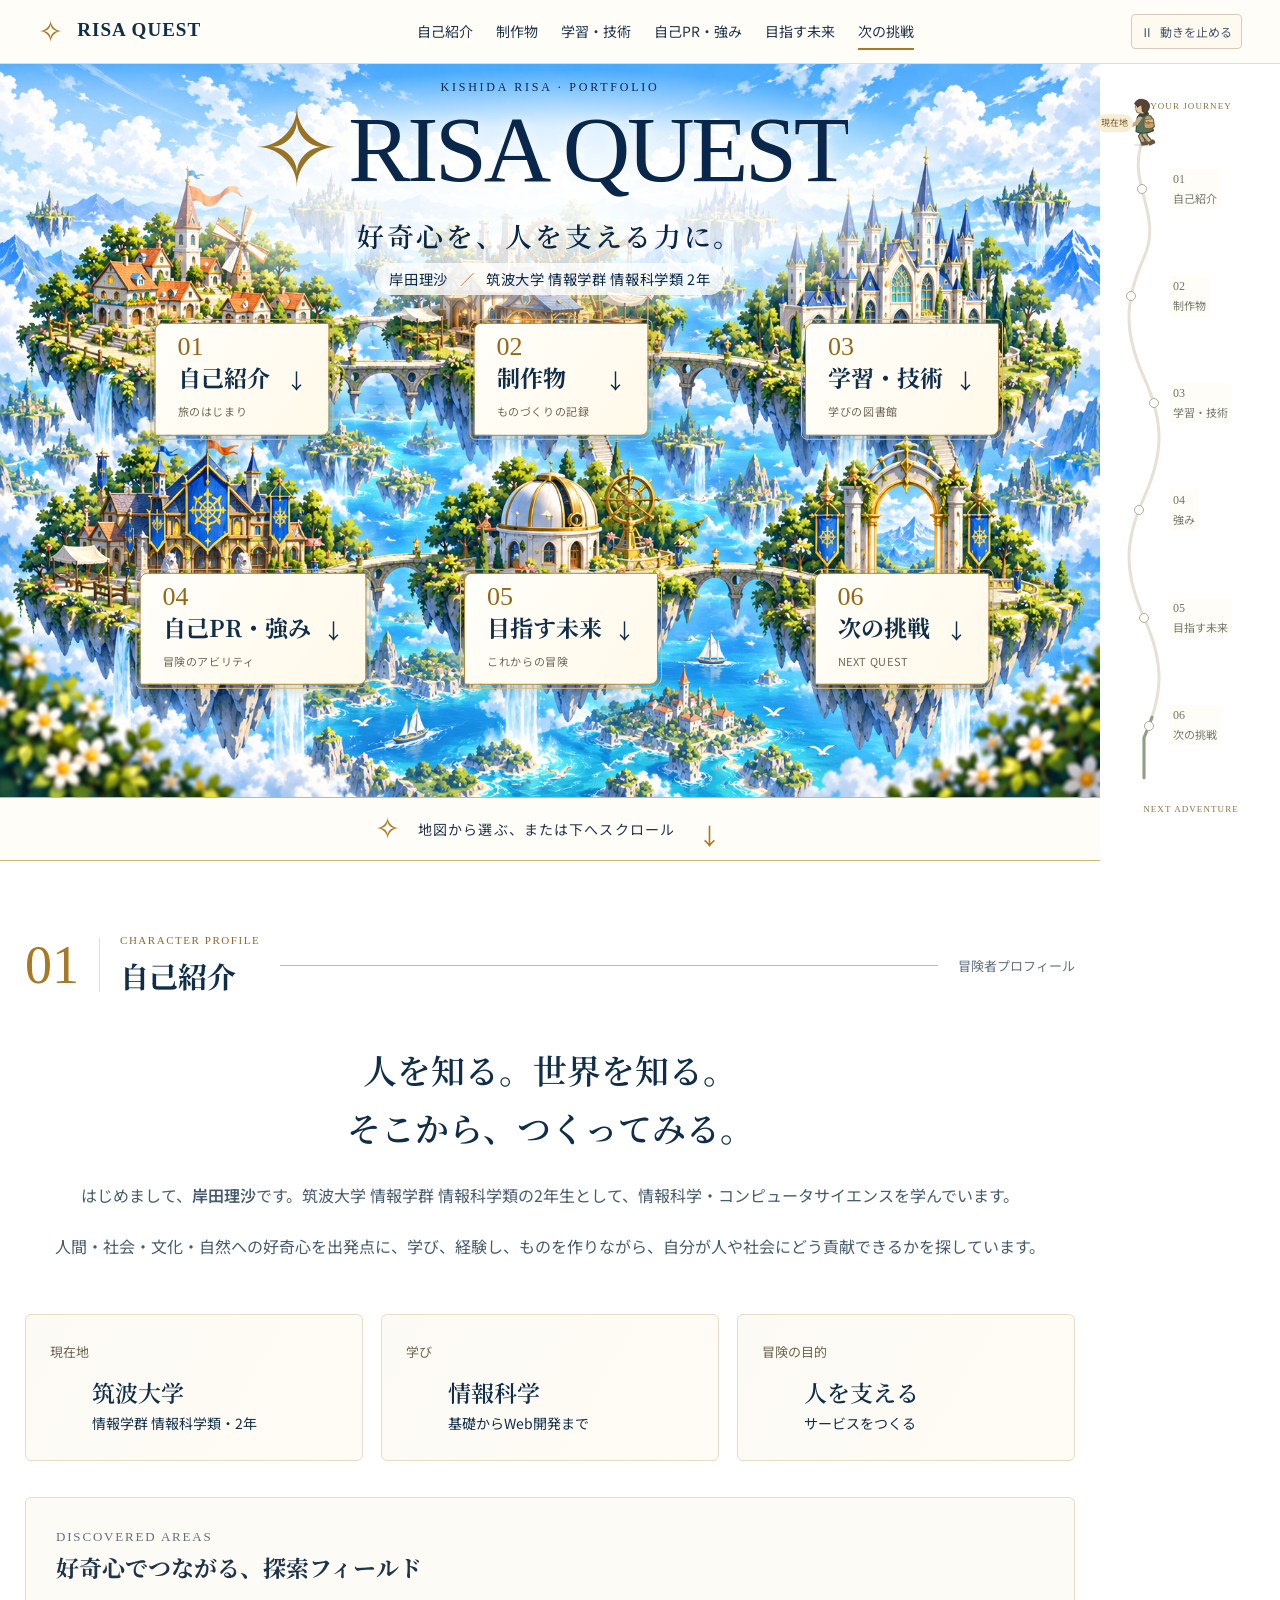
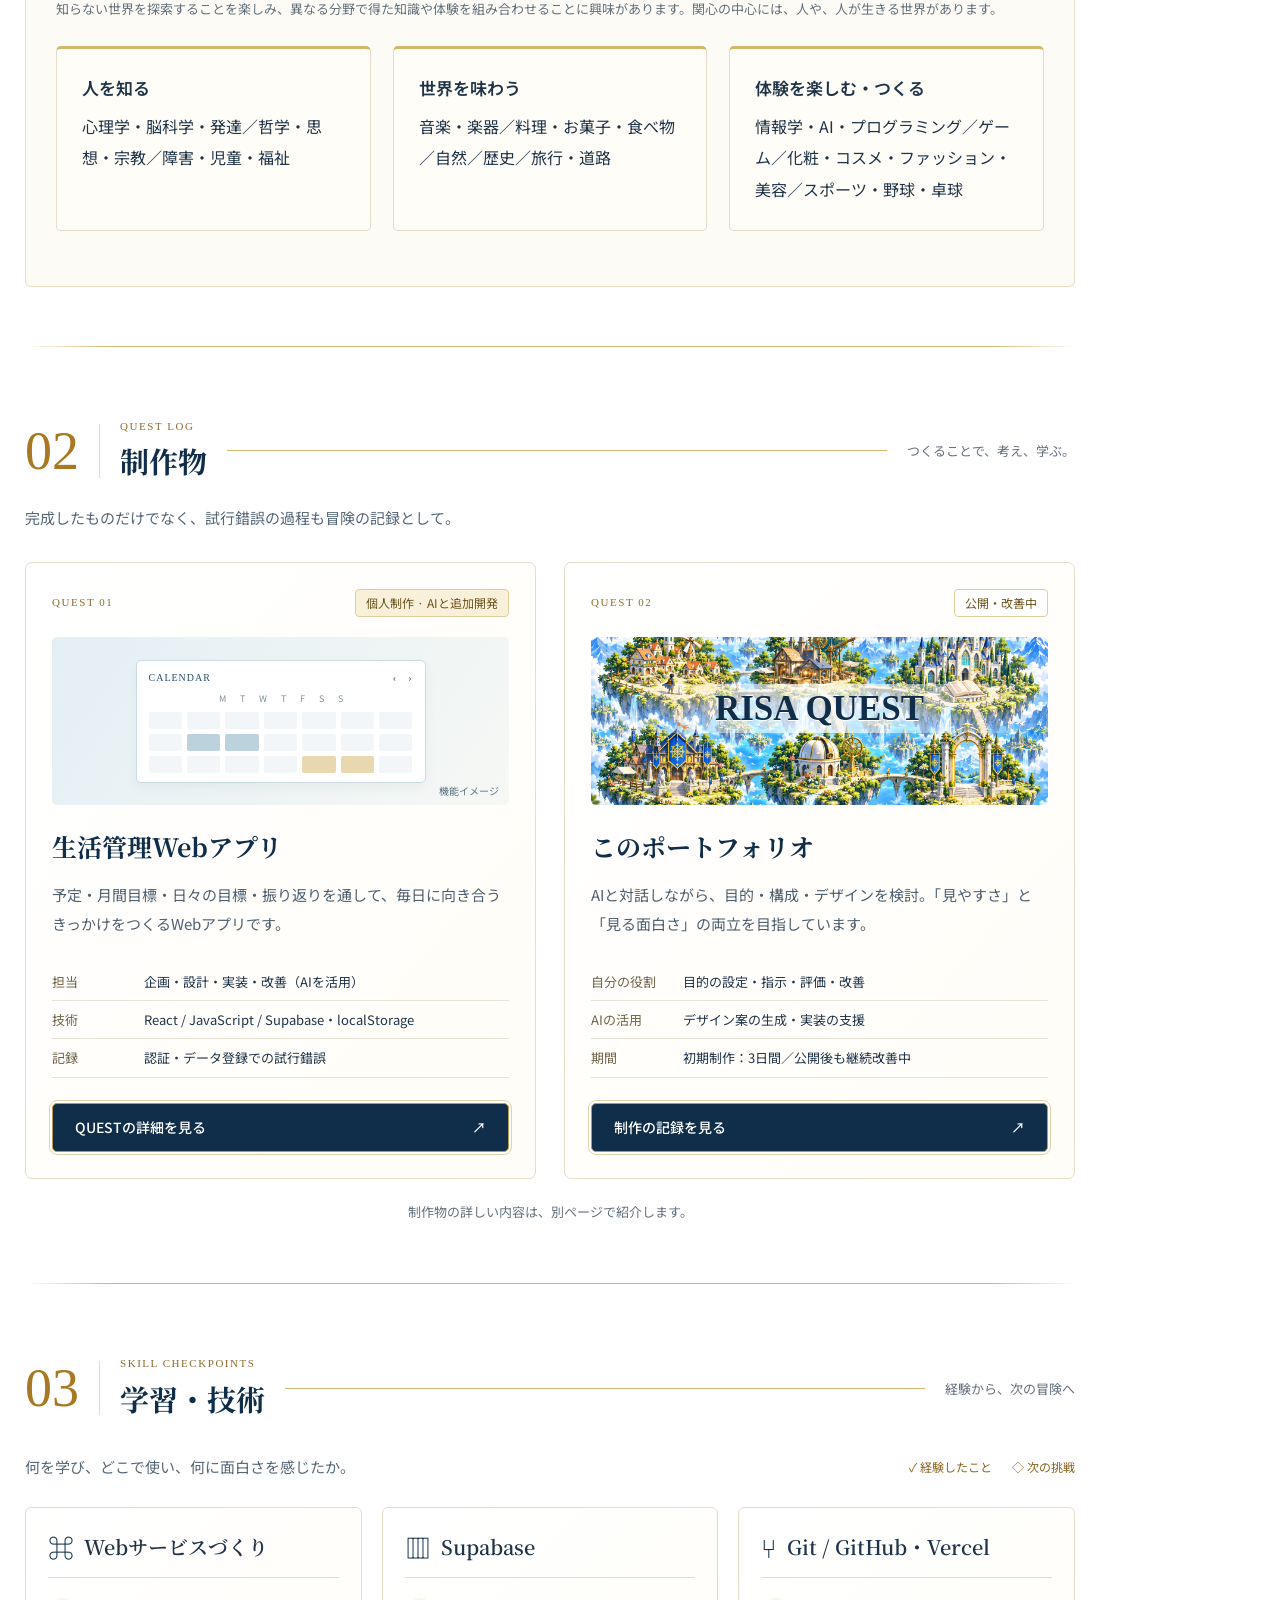
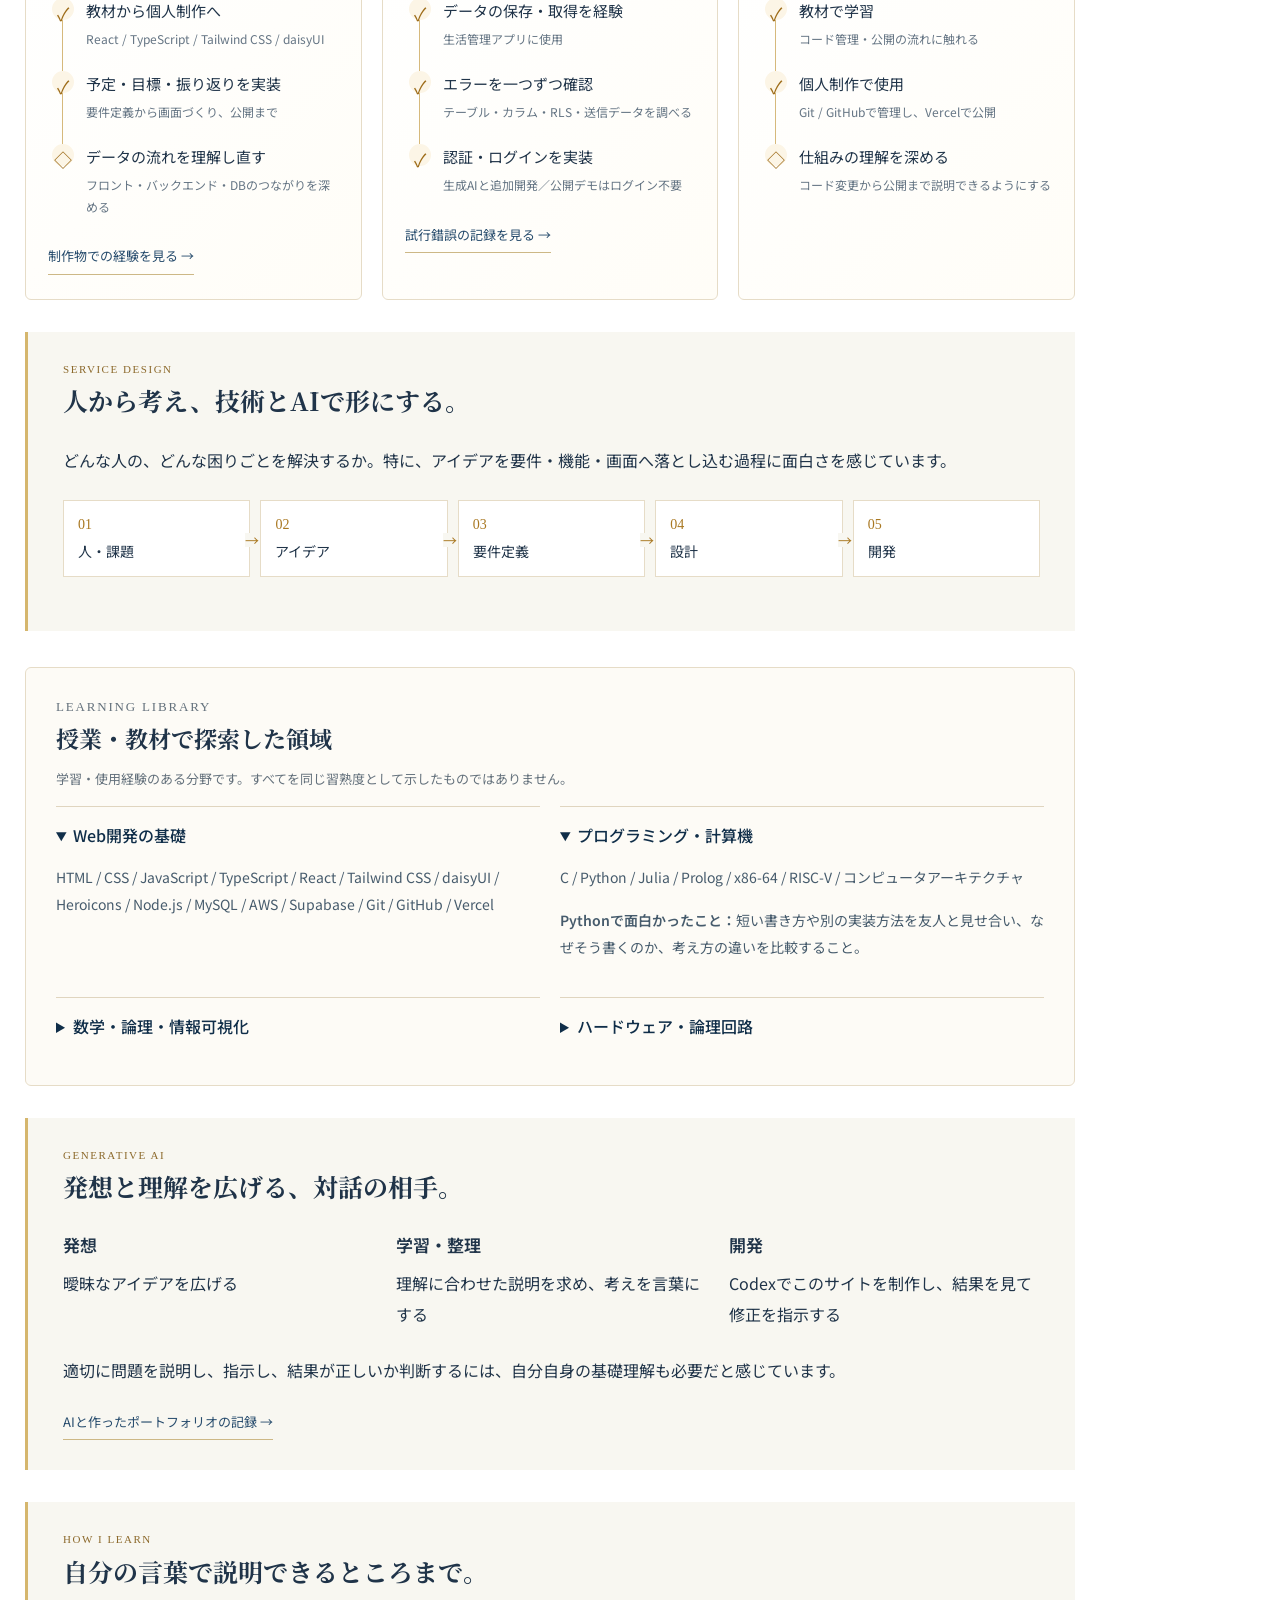
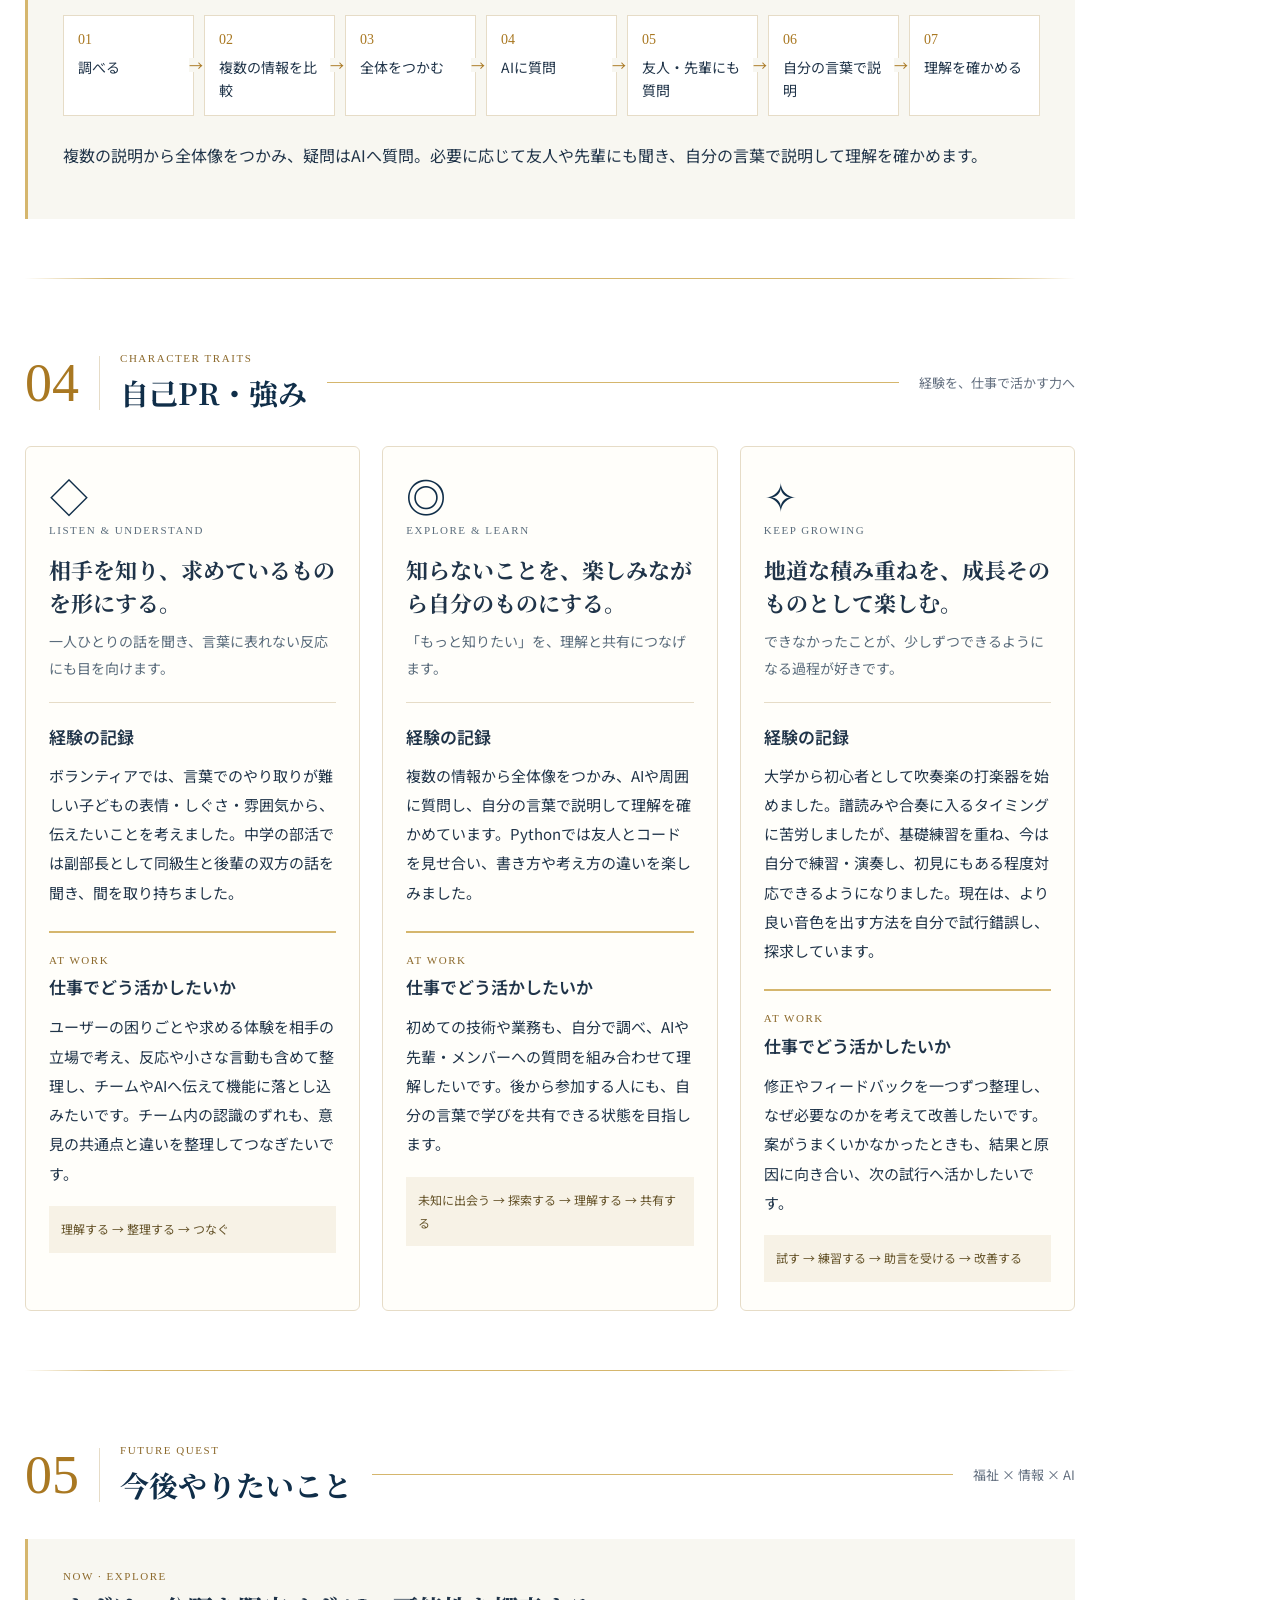
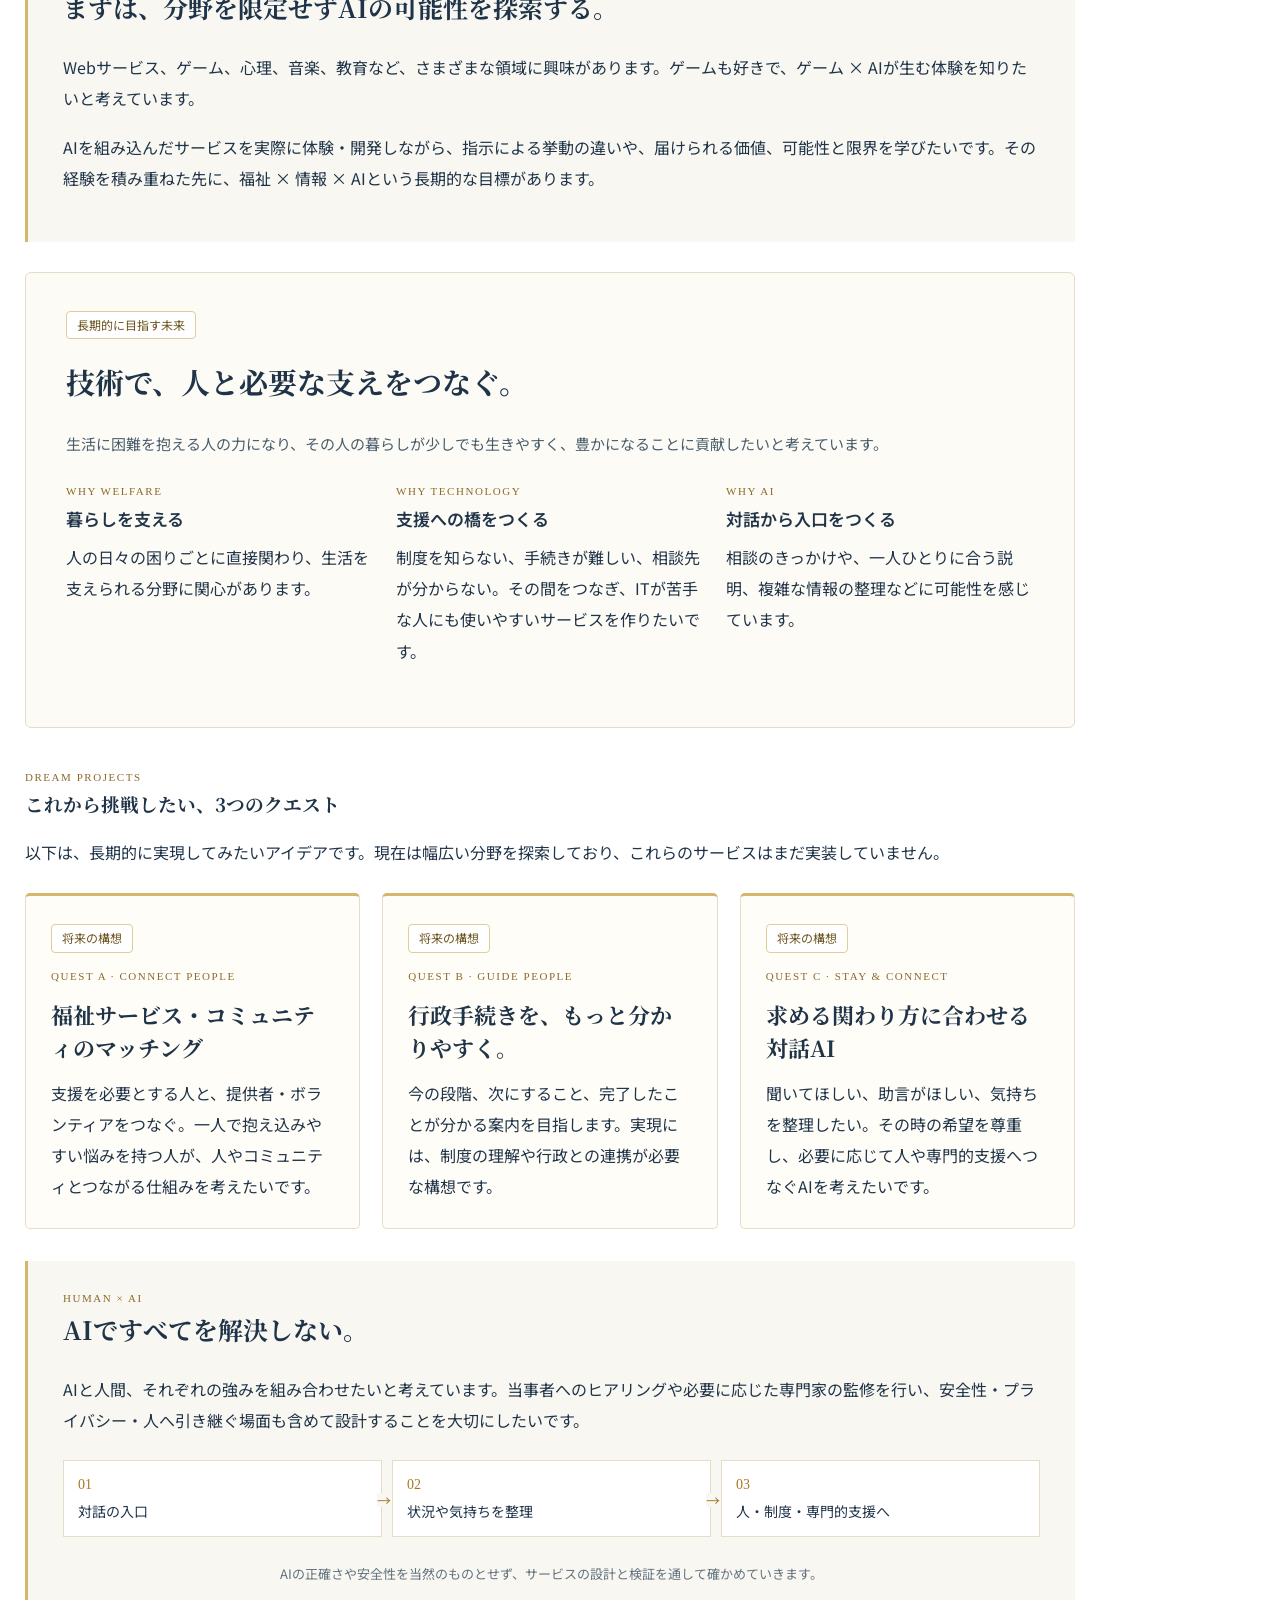
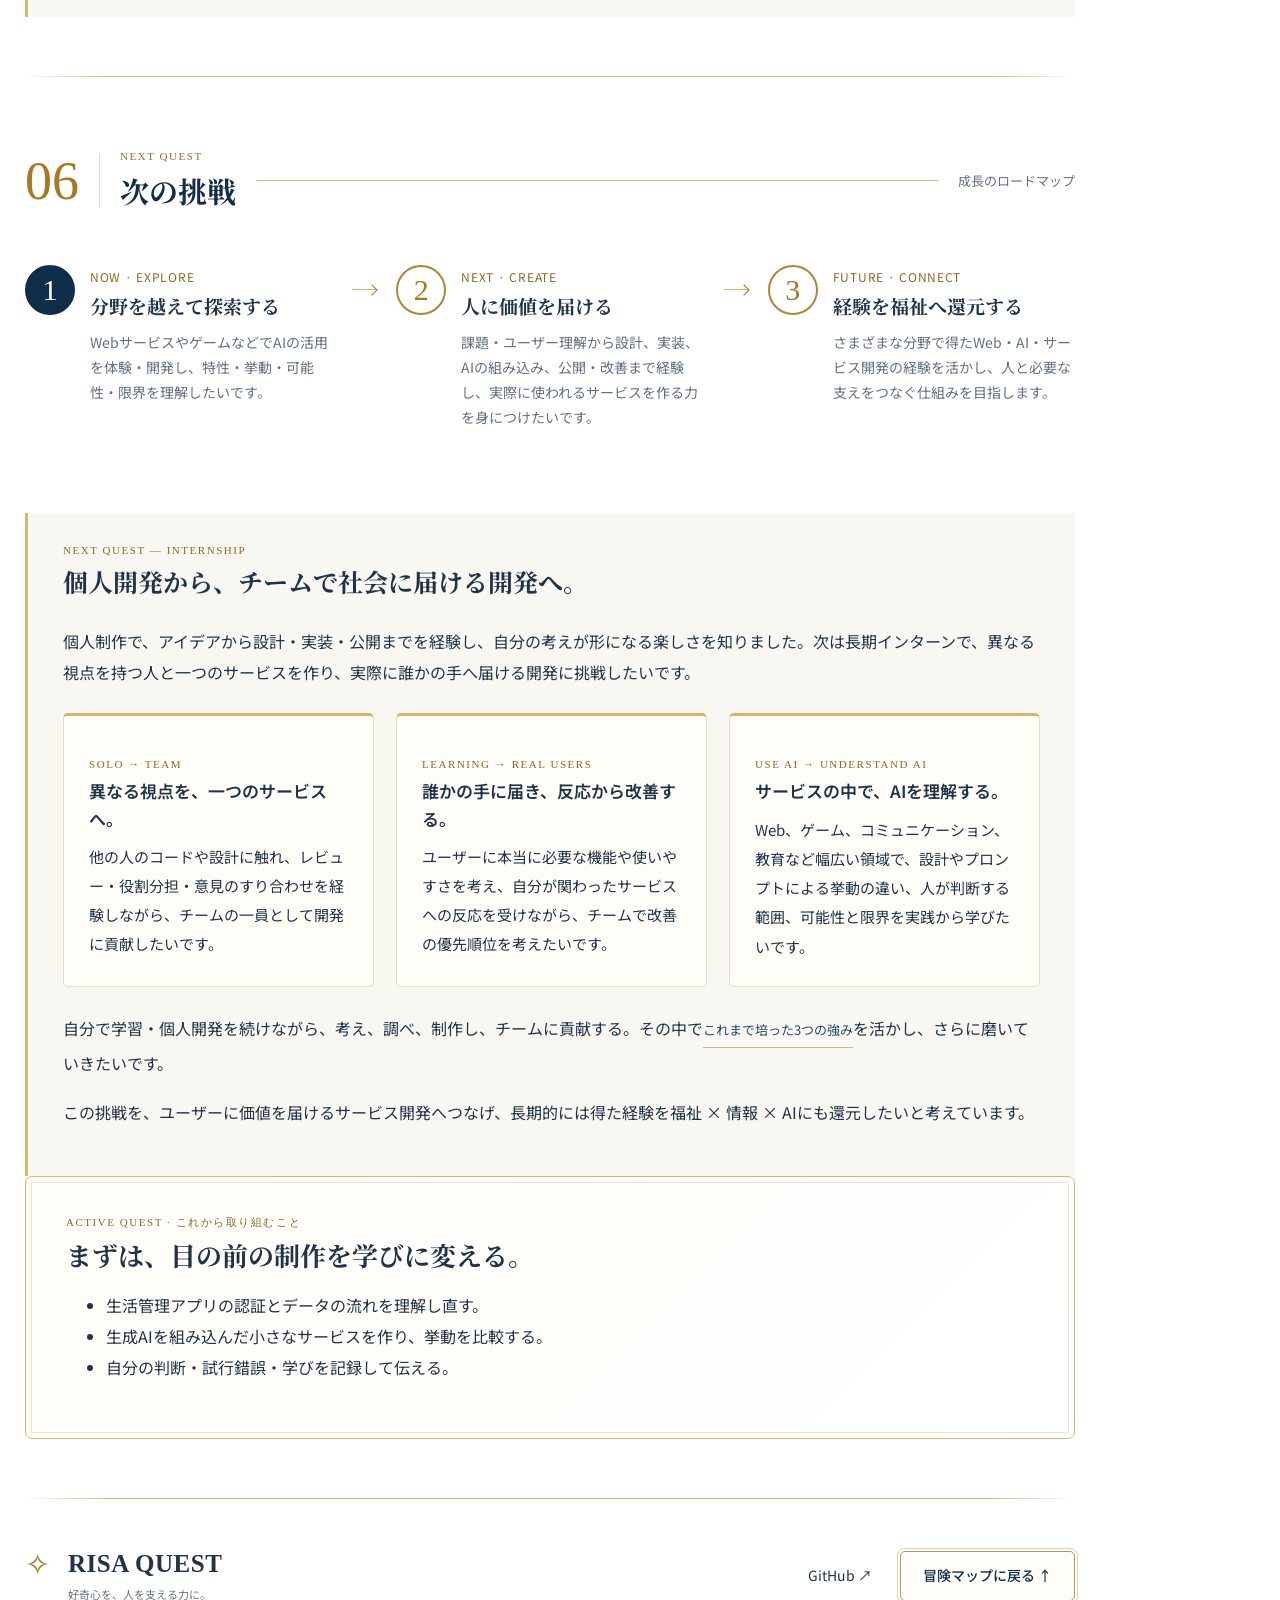
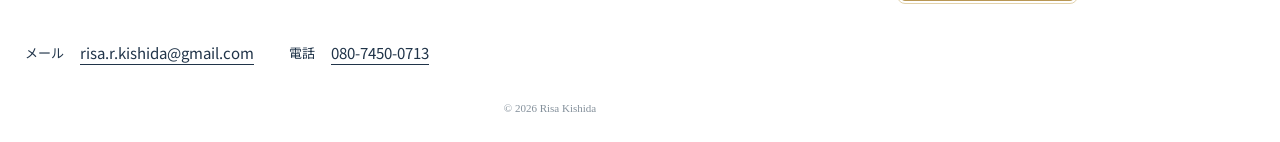
==== commit e75990ae: "Refresh homepage assets for the scroll journey" ====
--- a/index.html
+++ b/index.html
@@ -1 +1 @@
-<!doctype html><html lang="ja"><head><meta charset="utf-8"><meta name="viewport" content="width=device-width,initial-scale=1"><title>岸田理沙 — 好奇心を、人を支える力に。 | RISA QUEST</title><meta name="description" content="筑波大学情報学群情報科学類2年・岸田理沙の制作と学びの記録。好奇心を、人を支える力に。"><meta name="theme-color" content="#102e49"><meta property="og:title" content="岸田理沙 — 好奇心を、人を支える力に。 | RISA QUEST"><meta property="og:description" content="筑波大学で情報科学を学ぶ岸田理沙のポートフォリオ。福祉 × 情報 × AIの未来へ。"><meta property="og:type" content="website"><link rel="icon" href="data:image/svg+xml,%3Csvg xmlns='http://www.w3.org/2000/svg' viewBox='0 0 40 40'%3E%3Crect width='40' height='40' rx='9' fill='%23102e49'/%3E%3Cpath d='M20 3 24 16 37 20 24 24 20 37 16 24 3 20 16 16Z' fill='%23dfb965'/%3E%3C/svg%3E"><link rel="preload" as="image" href="adventure-map.png" fetchpriority="high"><link rel="stylesheet" href="style.css"><script src="script.js" defer></script></head><body><a class="skip-link" href="#about">本文へスキップ</a><header class="site-header"><a class="small-brand" href="#top"><span aria-hidden="true">✧</span> RISA QUEST</a><nav class="desktop-nav" aria-label="セクション"><a href="#about">自己紹介</a><a href="#works">制作物</a><a href="#skills">学習・技術</a><a href="#strengths">自己PR・強み</a><a href="#future">目指す未来</a><a href="#next">次の挑戦</a></nav><div class="header-actions"><button class="motion-toggle" type="button" aria-pressed="false" aria-label="アニメーションを停止する"><span aria-hidden="true">Ⅱ</span><span class="motion-label">動きを止める</span></button><button class="menu-toggle" type="button" aria-expanded="false" aria-controls="mobile-nav">メニュー ☰</button></div><nav id="mobile-nav" class="mobile-nav" aria-label="モバイルナビゲーション" hidden><a href="#about">自己紹介</a><a href="#works">制作物</a><a href="#skills">学習・技術</a><a href="#strengths">自己PR・強み</a><a href="#future">目指す未来</a><a href="#next">次の挑戦</a></nav></header><main><section class="map-hero" id="top" aria-labelledby="site-title"><div class="world-scene"><img class="map-image" src="adventure-map.png" width="1536" height="1024" alt="村、工房、図書館、ギルド、天文台、未来への門を橋がつなぐ昼の冒険マップ" fetchpriority="high"><div class="sky-motion" aria-hidden="true"><span></span><span></span></div><div class="water-effects" aria-hidden="true"><i class="water water-1"></i><i class="water water-2"></i><i class="water water-3"></i><i class="water water-4"></i><i class="water water-5"></i><i class="water water-6"></i></div><div class="hero-title"><p class="hero-kicker">KISHIDA RISA · PORTFOLIO</p><h1 id="site-title"><span class="logo-compass" aria-hidden="true">✧</span><span class="logo-word">RISA QUEST</span></h1><p class="tagline">好奇心を、人を支える力に。</p><p class="hero-profile">岸田理沙 <span>／</span> 筑波大学 情報学群 情報科学類 2年</p></div><nav class="map-destinations" aria-label="冒険マップ：各地点から同じページ内の紹介へ移動"><a class="destination destination-1" href="#about"><span class="destination-number">01</span><span class="destination-title">自己紹介</span><span class="destination-arrow" aria-hidden="true">↓</span><span class="destination-sub">旅のはじまり</span></a><a class="destination destination-2" href="#works"><span class="destination-number">02</span><span class="destination-title">制作物</span><span class="destination-arrow" aria-hidden="true">↓</span><span class="destination-sub">ものづくりの記録</span></a><a class="destination destination-3" href="#skills"><span class="destination-number">03</span><span class="destination-title">学習・技術</span><span class="destination-arrow" aria-hidden="true">↓</span><span class="destination-sub">学びの図書館</span></a><a class="destination destination-4" href="#strengths"><span class="destination-number">04</span><span class="destination-title">自己PR・強み</span><span class="destination-arrow" aria-hidden="true">↓</span><span class="destination-sub">冒険のアビリティ</span></a><a class="destination destination-5" href="#future"><span class="destination-number">05</span><span class="destination-title">目指す未来</span><span class="destination-arrow" aria-hidden="true">↓</span><span class="destination-sub">これからの冒険</span></a><a class="destination destination-6" href="#next"><span class="destination-number">06</span><span class="destination-title">次の挑戦</span><span class="destination-arrow" aria-hidden="true">↓</span><span class="destination-sub">NEXT QUEST</span></a></nav></div><div class="map-caption"><span aria-hidden="true">✧</span><p>地図から選ぶ、または下へスクロール</p><a href="#about" aria-label="自己紹介へ">↓</a></div></section><section class="chapter" id="about" aria-labelledby="about-title"><div class="chapter-heading reveal"><span class="chapter-number">01</span><div><p class="eyebrow">CHARACTER PROFILE</p><h2 id="about-title">自己紹介</h2></div><span class="chapter-subtitle">冒険者プロフィール</span></div><div class="profile-intro reveal"><p class="section-lead">人を知る。世界を知る。<br>そこから、つくってみる。</p><p>はじめまして、<strong>岸田理沙</strong>です。筑波大学 情報学群 情報科学類の2年生として、情報科学・コンピュータサイエンスを学んでいます。</p><p>人間・社会・文化・自然への好奇心を出発点に、学び、経験し、ものを作りながら、自分が人や社会にどう貢献できるかを探しています。</p></div><dl class="profile-stats stagger"><div class="reveal"><dt>現在地</dt><dd>筑波大学<small>情報学群 情報科学類・2年</small></dd></div><div class="reveal"><dt>学び</dt><dd>情報科学<small>基礎からWeb開発まで</small></dd></div><div class="reveal"><dt>冒険の目的</dt><dd>人を支える<small>サービスをつくる</small></dd></div></dl><div class="learning-catalog reveal"><p class="eyebrow">DISCOVERED AREAS</p><h3>好奇心でつながる、探索フィールド</h3><p>知らない世界を探索することを楽しみ、異なる分野で得た知識や体験を組み合わせることに興味があります。関心の中心には、人や、人が生きる世界があります。</p><div class="rq-grid"><article class="rq-panel"><h4>人を知る</h4><p>心理学・脳科学・発達／哲学・思想・宗教／障害・児童・福祉</p></article><article class="rq-panel"><h4>世界を味わう</h4><p>音楽・楽器／料理・お菓子・食べ物／自然／歴史／旅行・道路</p></article><article class="rq-panel"><h4>体験を楽しむ・つくる</h4><p>情報学・AI・プログラミング／ゲーム／化粧・コスメ・ファッション・美容／スポーツ・野球・卓球</p></article></div></div></section><section class="chapter" id="works" aria-labelledby="works-title"><div class="chapter-heading reveal"><span class="chapter-number">02</span><div><p class="eyebrow">QUEST LOG</p><h2 id="works-title">制作物</h2></div><span class="chapter-subtitle">つくることで、考え、学ぶ。</span></div><p class="chapter-description reveal">完成したものだけでなく、試行錯誤の過程も冒険の記録として。</p><div class="project-grid stagger"><article class="quest-card reveal"><div class="quest-card-top"><span class="eyebrow">QUEST 01</span><span class="badge">個人制作 · AIと追加開発</span></div><div class="project-visual calendar-visual" aria-label="カレンダー機能のイメージ。実際の画面ではありません"><div class="calendar-mini" aria-hidden="true"><div class="calendar-mini-head"><span>CALENDAR</span><span>‹　›</span></div><div class="calendar-days">M　 T　 W　 T　 F　 S　 S</div><div class="calendar-grid"><i class=""></i><i class=""></i><i class=""></i><i class=""></i><i class=""></i><i class=""></i><i class=""></i><i class=""></i><i class="event"></i><i class="event"></i><i class=""></i><i class=""></i><i class=""></i><i class=""></i><i class=""></i><i class=""></i><i class=""></i><i class=""></i><i class="event"></i><i class="event"></i><i class=""></i></div></div><span class="visual-caption">機能イメージ</span></div><h3>生活管理Webアプリ</h3><p>予定・月間目標・日々の目標・振り返りを通して、毎日に向き合うきっかけをつくるWebアプリです。</p><dl class="project-facts"><div><dt>担当</dt><dd>企画・設計・実装・改善（AIを活用）</dd></div><div><dt>技術</dt><dd>React / JavaScript / Supabase・localStorage</dd></div><div><dt>記録</dt><dd>認証・データ登録での試行錯誤</dd></div></dl><a class="button" href="life-management.html">QUESTの詳細を見る <span>↗</span></a></article><article class="quest-card reveal"><div class="quest-card-top"><span class="eyebrow">QUEST 02</span><span class="badge outline">公開・改善中</span></div><div class="project-visual portfolio-visual"><img src="adventure-map.png" width="1536" height="1024" alt="このポートフォリオの冒険マップ" loading="lazy"><span>RISA QUEST</span></div><h3>このポートフォリオ</h3><p>AIと対話しながら、目的・構成・デザインを検討。「見やすさ」と「見る面白さ」の両立を目指しています。</p><dl class="project-facts"><div><dt>自分の役割</dt><dd>目的の設定・指示・評価・改善</dd></div><div><dt>AIの活用</dt><dd>デザイン案の生成・実装の支援</dd></div><div><dt>期間</dt><dd>初期制作：3日間／公開後も継続改善中</dd></div></dl><a class="button" href="portfolio.html">制作の記録を見る <span>↗</span></a></article></div><p class="section-note reveal">制作物の詳しい内容は、別ページで紹介します。</p></section><section class="chapter" id="skills" aria-labelledby="skills-title"><div class="chapter-heading reveal"><span class="chapter-number">03</span><div><p class="eyebrow">SKILL CHECKPOINTS</p><h2 id="skills-title">学習・技術</h2></div><span class="chapter-subtitle">経験から、次の冒険へ</span></div><div class="skill-description reveal"><p>何を学び、どこで使い、何に面白さを感じたか。</p><p class="checkpoint-legend"><span>✓ 経験したこと</span><span>◇ 次の挑戦</span></p></div><div class="skill-grid stagger"><article class="skill-card reveal"><div class="skill-card-heading"><span class="skill-emblem" aria-hidden="true">⌘</span><h3>Webサービスづくり</h3></div><ol class="checkpoints"><li class="completed"><span class="check-symbol">✓</span><div>教材から個人制作へ<small>React / TypeScript / Tailwind CSS / daisyUI</small></div></li><li class="completed"><span class="check-symbol">✓</span><div>予定・目標・振り返りを実装<small>要件定義から画面づくり、公開まで</small></div></li><li class="upcoming"><span class="check-symbol">◇</span><div>データの流れを理解し直す<small>フロント・バックエンド・DBのつながりを深める</small></div></li></ol><a class="inline-link" href="life-management.html">制作物での経験を見る →</a></article><article class="skill-card reveal"><div class="skill-card-heading"><span class="skill-emblem" aria-hidden="true">▥</span><h3>Supabase</h3></div><ol class="checkpoints"><li class="completed"><span class="check-symbol">✓</span><div>データの保存・取得を経験<small>生活管理アプリに使用</small></div></li><li class="completed"><span class="check-symbol">✓</span><div>エラーを一つずつ確認<small>テーブル・カラム・RLS・送信データを調べる</small></div></li><li class="completed"><span class="check-symbol">✓</span><div>認証・ログインを実装<small>生成AIと追加開発／公開デモはログイン不要</small></div></li></ol><a class="inline-link" href="life-management.html#challenge">試行錯誤の記録を見る →</a></article><article class="skill-card reveal"><div class="skill-card-heading"><span class="skill-emblem" aria-hidden="true">⑂</span><h3>Git / GitHub・Vercel</h3></div><ol class="checkpoints"><li class="completed"><span class="check-symbol">✓</span><div>教材で学習<small>コード管理・公開の流れに触れる</small></div></li><li class="completed"><span class="check-symbol">✓</span><div>個人制作で使用<small>Git / GitHubで管理し、Vercelで公開</small></div></li><li class="upcoming"><span class="check-symbol">◇</span><div>仕組みの理解を深める<small>コード変更から公開まで説明できるようにする</small></div></li></ol></article></div><div class="rq-callout reveal"><p class="eyebrow">SERVICE DESIGN</p><h3>人から考え、技術とAIで形にする。</h3><p>どんな人の、どんな困りごとを解決するか。特に、アイデアを要件・機能・画面へ落とし込む過程に面白さを感じています。</p><ol class="rq-flow"><li><span>01</span>人・課題</li><li><span>02</span>アイデア</li><li><span>03</span>要件定義</li><li><span>04</span>設計</li><li><span>05</span>開発</li></ol></div><div class="learning-catalog reveal"><p class="eyebrow">LEARNING LIBRARY</p><h3>授業・教材で探索した領域</h3><p>学習・使用経験のある分野です。すべてを同じ習熟度として示したものではありません。</p><div class="catalog-grid"><details open><summary>Web開発の基礎</summary><p>HTML / CSS / JavaScript / TypeScript / React / Tailwind CSS / daisyUI / Heroicons / Node.js / MySQL / AWS / Supabase / Git / GitHub / Vercel</p></details><details open><summary>プログラミング・計算機</summary><p>C / Python / Julia / Prolog / x86-64 / RISC-V / コンピュータアーキテクチャ</p><p><strong>Pythonで面白かったこと：</strong>短い書き方や別の実装方法を友人と見せ合い、なぜそう書くのか、考え方の違いを比較すること。</p></details><details><summary>数学・論理・情報可視化</summary><p>線形代数、微分積分、確率、数値計算法、命題論理・述語論理、自然演繹、DPLL、論理の形式化。データの尺度水準、多変量データ、グラフや図による情報表現も学びました。</p></details><details><summary>ハードウェア・論理回路</summary><p>Vivado / Verilog HDLで全加算器、Dフリップフロップ、シフトレジスタ、チャタリング検出、7セグメントディスプレイ、センサデータ表示などを学習。RISC-V・Verilatorの演習にも取り組みました。</p></details></div></div><div class="rq-callout reveal"><p class="eyebrow">GENERATIVE AI</p><h3>発想と理解を広げる、対話の相手。</h3><div class="rq-grid"><div><h4>発想</h4><p>曖昧なアイデアを広げる</p></div><div><h4>学習・整理</h4><p>理解に合わせた説明を求め、考えを言葉にする</p></div><div><h4>開発</h4><p>Codexでこのサイトを制作し、結果を見て修正を指示する</p></div></div><p>適切に問題を説明し、指示し、結果が正しいか判断するには、自分自身の基礎理解も必要だと感じています。</p><a class="inline-link" href="portfolio.html">AIと作ったポートフォリオの記録 →</a></div><div class="rq-callout reveal"><p class="eyebrow">HOW I LEARN</p><h3>自分の言葉で説明できるところまで。</h3><ol class="rq-flow"><li><span>01</span>調べる</li><li><span>02</span>複数の情報を比較</li><li><span>03</span>全体をつかむ</li><li><span>04</span>AIに質問</li><li><span>05</span>友人・先輩にも質問</li><li><span>06</span>自分の言葉で説明</li><li><span>07</span>理解を確かめる</li></ol><p>複数の説明から全体像をつかみ、疑問はAIへ質問。必要に応じて友人や先輩にも聞き、自分の言葉で説明して理解を確かめます。</p></div></section><section class="chapter" id="strengths" aria-labelledby="strengths-title"><div class="chapter-heading reveal"><span class="chapter-number">04</span><div><p class="eyebrow">CHARACTER TRAITS</p><h2 id="strengths-title">自己PR・強み</h2></div><span class="chapter-subtitle">経験を、仕事で活かす力へ</span></div><div class="ability-grid stagger"><article class="ability-card reveal"><span class="ability-icon" aria-hidden="true">◇</span><p class="eyebrow">LISTEN & UNDERSTAND</p><h3>相手を知り、求めているものを形にする。</h3><p>一人ひとりの話を聞き、言葉に表れない反応にも目を向けます。</p><div class="rq-evidence"><h4>経験の記録</h4><p>ボランティアでは、言葉でのやり取りが難しい子どもの表情・しぐさ・雰囲気から、伝えたいことを考えました。中学の部活では副部長として同級生と後輩の双方の話を聞き、間を取り持ちました。</p></div><div class="rq-at-work"><p class="eyebrow">AT WORK</p><h4>仕事でどう活かしたいか</h4><p>ユーザーの困りごとや求める体験を相手の立場で考え、反応や小さな言動も含めて整理し、チームやAIへ伝えて機能に落とし込みたいです。チーム内の認識のずれも、意見の共通点と違いを整理してつなぎたいです。</p><p class="rq-trait-route">理解する → 整理する → つなぐ</p></div></article><article class="ability-card reveal"><span class="ability-icon" aria-hidden="true">◎</span><p class="eyebrow">EXPLORE & LEARN</p><h3>知らないことを、楽しみながら自分のものにする。</h3><p>「もっと知りたい」を、理解と共有につなげます。</p><div class="rq-evidence"><h4>経験の記録</h4><p>複数の情報から全体像をつかみ、AIや周囲に質問し、自分の言葉で説明して理解を確かめています。Pythonでは友人とコードを見せ合い、書き方や考え方の違いを楽しみました。</p></div><div class="rq-at-work"><p class="eyebrow">AT WORK</p><h4>仕事でどう活かしたいか</h4><p>初めての技術や業務も、自分で調べ、AIや先輩・メンバーへの質問を組み合わせて理解したいです。後から参加する人にも、自分の言葉で学びを共有できる状態を目指します。</p><p class="rq-trait-route">未知に出会う → 探索する → 理解する → 共有する</p></div></article><article class="ability-card reveal"><span class="ability-icon" aria-hidden="true">✧</span><p class="eyebrow">KEEP GROWING</p><h3>地道な積み重ねを、成長そのものとして楽しむ。</h3><p>できなかったことが、少しずつできるようになる過程が好きです。</p><div class="rq-evidence"><h4>経験の記録</h4><p>大学から初心者として吹奏楽の打楽器を始めました。譜読みや合奏に入るタイミングに苦労しましたが、基礎練習を重ね、今は自分で練習・演奏し、初見にもある程度対応できるようになりました。現在は、より良い音色を出す方法を自分で試行錯誤し、探求しています。</p></div><div class="rq-at-work"><p class="eyebrow">AT WORK</p><h4>仕事でどう活かしたいか</h4><p>修正やフィードバックを一つずつ整理し、なぜ必要なのかを考えて改善したいです。案がうまくいかなかったときも、結果と原因に向き合い、次の試行へ活かしたいです。</p><p class="rq-trait-route">試す → 練習する → 助言を受ける → 改善する</p></div></article></div></section><section class="chapter" id="future" aria-labelledby="future-title"><div class="chapter-heading reveal"><span class="chapter-number">05</span><div><p class="eyebrow">FUTURE QUEST</p><h2 id="future-title">今後やりたいこと</h2></div><span class="chapter-subtitle">福祉 × 情報 × AI</span></div><div class="rq-callout reveal"><p class="eyebrow">NOW · EXPLORE</p><h3>まずは、分野を限定せずAIの可能性を探索する。</h3><p>Webサービス、ゲーム、心理、音楽、教育など、さまざまな領域に興味があります。ゲームも好きで、ゲーム × AIが生む体験を知りたいと考えています。</p><p>AIを組み込んだサービスを実際に体験・開発しながら、指示による挙動の違いや、届けられる価値、可能性と限界を学びたいです。その経験を積み重ねた先に、福祉 × 情報 × AIという長期的な目標があります。</p></div><div class="future-message reveal"><span class="badge outline">長期的に目指す未来</span><h3>技術で、人と必要な支えをつなぐ。</h3><p>生活に困難を抱える人の力になり、その人の暮らしが少しでも生きやすく、豊かになることに貢献したいと考えています。</p><div class="rq-grid"><article><p class="eyebrow">WHY WELFARE</p><h4>暮らしを支える</h4><p>人の日々の困りごとに直接関わり、生活を支えられる分野に関心があります。</p></article><article><p class="eyebrow">WHY TECHNOLOGY</p><h4>支援への橋をつくる</h4><p>制度を知らない、手続きが難しい、相談先が分からない。その間をつなぎ、ITが苦手な人にも使いやすいサービスを作りたいです。</p></article><article><p class="eyebrow">WHY AI</p><h4>対話から入口をつくる</h4><p>相談のきっかけや、一人ひとりに合う説明、複雑な情報の整理などに可能性を感じています。</p></article></div></div><div class="rq-section-intro reveal"><p class="eyebrow">DREAM PROJECTS</p><h3>これから挑戦したい、3つのクエスト</h3><p>以下は、長期的に実現してみたいアイデアです。現在は幅広い分野を探索しており、これらのサービスはまだ実装していません。</p></div><div class="rq-grid stagger"><article class="rq-panel reveal"><span class="badge outline">将来の構想</span><p class="eyebrow">QUEST A · CONNECT PEOPLE</p><h3>福祉サービス・コミュニティのマッチング</h3><p>支援を必要とする人と、提供者・ボランティアをつなぐ。一人で抱え込みやすい悩みを持つ人が、人やコミュニティとつながる仕組みを考えたいです。</p></article><article class="rq-panel reveal"><span class="badge outline">将来の構想</span><p class="eyebrow">QUEST B · GUIDE PEOPLE</p><h3>行政手続きを、もっと分かりやすく。</h3><p>今の段階、次にすること、完了したことが分かる案内を目指します。実現には、制度の理解や行政との連携が必要な構想です。</p></article><article class="rq-panel reveal"><span class="badge outline">将来の構想</span><p class="eyebrow">QUEST C · STAY & CONNECT</p><h3>求める関わり方に合わせる対話AI</h3><p>聞いてほしい、助言がほしい、気持ちを整理したい。その時の希望を尊重し、必要に応じて人や専門的支援へつなぐAIを考えたいです。</p></article></div><div class="rq-callout reveal"><p class="eyebrow">HUMAN × AI</p><h3>AIですべてを解決しない。</h3><p>AIと人間、それぞれの強みを組み合わせたいと考えています。当事者へのヒアリングや必要に応じた専門家の監修を行い、安全性・プライバシー・人へ引き継ぐ場面も含めて設計することを大切にしたいです。</p><ol class="rq-flow"><li><span>01</span>対話の入口</li><li><span>02</span>状況や気持ちを整理</li><li><span>03</span>人・制度・専門的支援へ</li></ol><p class="section-note">AIの正確さや安全性を当然のものとせず、サービスの設計と検証を通して確かめていきます。</p></div></section><section class="chapter" id="next" aria-labelledby="next-title"><div class="chapter-heading reveal"><span class="chapter-number">06</span><div><p class="eyebrow">NEXT QUEST</p><h2 id="next-title">次の挑戦</h2></div><span class="chapter-subtitle">成長のロードマップ</span></div><div class="journey-route reveal"><article><span class="route-marker current">1</span><div><p class="route-label">NOW · EXPLORE</p><h3>分野を越えて探索する</h3><p>WebサービスやゲームなどでAIの活用を体験・開発し、特性・挙動・可能性・限界を理解したいです。</p></div></article><span class="route-connector" aria-hidden="true"></span><article><span class="route-marker ">2</span><div><p class="route-label">NEXT · CREATE</p><h3>人に価値を届ける</h3><p>課題・ユーザー理解から設計、実装、AIの組み込み、公開・改善まで経験し、実際に使われるサービスを作る力を身につけたいです。</p></div></article><span class="route-connector" aria-hidden="true"></span><article><span class="route-marker ">3</span><div><p class="route-label">FUTURE · CONNECT</p><h3>経験を福祉へ還元する</h3><p>さまざまな分野で得たWeb・AI・サービス開発の経験を活かし、人と必要な支えをつなぐ仕組みを目指します。</p></div></article></div><div class="rq-callout reveal" id="internship"><p class="eyebrow">NEXT QUEST — INTERNSHIP</p><h3>個人開発から、チームで社会に届ける開発へ。</h3><p>個人制作で、アイデアから設計・実装・公開までを経験し、自分の考えが形になる楽しさを知りました。次は長期インターンで、異なる視点を持つ人と一つのサービスを作り、実際に誰かの手へ届ける開発に挑戦したいです。</p><div class="rq-grid"><article class="rq-panel"><p class="eyebrow">SOLO → TEAM</p><h4>異なる視点を、一つのサービスへ。</h4><p>他の人のコードや設計に触れ、レビュー・役割分担・意見のすり合わせを経験しながら、チームの一員として開発に貢献したいです。</p></article><article class="rq-panel"><p class="eyebrow">LEARNING → REAL USERS</p><h4>誰かの手に届き、反応から改善する。</h4><p>ユーザーに本当に必要な機能や使いやすさを考え、自分が関わったサービスへの反応を受けながら、チームで改善の優先順位を考えたいです。</p></article><article class="rq-panel"><p class="eyebrow">USE AI → UNDERSTAND AI</p><h4>サービスの中で、AIを理解する。</h4><p>Web、ゲーム、コミュニケーション、教育など幅広い領域で、設計やプロンプトによる挙動の違い、人が判断する範囲、可能性と限界を実践から学びたいです。</p></article></div><p>自分で学習・個人開発を続けながら、考え、調べ、制作し、チームに貢献する。その中で<a class="inline-link" href="#strengths">これまで培った3つの強み</a>を活かし、さらに磨いていきたいです。</p><p>この挑戦を、ユーザーに価値を届けるサービス開発へつなげ、長期的には得た経験を福祉 × 情報 × AIにも還元したいと考えています。</p></div><div class="quest-letter reveal"><p class="eyebrow">ACTIVE QUEST · これから取り組むこと</p><h3>まずは、目の前の制作を学びに変える。</h3><ul><li>生活管理アプリの認証とデータの流れを理解し直す。</li><li>生成AIを組み込んだ小さなサービスを作り、挙動を比較する。</li><li>自分の判断・試行錯誤・学びを記録して伝える。</li></ul></div></section></main><footer class="site-footer" id="contact"><div class="footer-brand"><span aria-hidden="true">✧</span><strong>RISA QUEST</strong><p>好奇心を、人を支える力に。</p></div><div class="footer-links"><a href="https://github.com/risa-zp" target="_blank" rel="noopener noreferrer">GitHub ↗</a><a class="button light" href="#top">冒険マップに戻る ↑</a></div><dl class="footer-contact"><div><dt>メール</dt><dd><a href="mailto:risa.r.kishida@gmail.com">risa.r.kishida@gmail.com</a></dd></div><div><dt>電話</dt><dd><a href="tel:08074500713">080-7450-0713</a></dd></div></dl><p class="copyright">© 2026 Risa Kishida</p></footer><a class="back-map" href="#top" aria-label="冒険マップに戻る"><span aria-hidden="true">✧</span>MAP ↑</a></body></html>+<!doctype html><html lang="ja"><head><meta charset="utf-8"><meta name="viewport" content="width=device-width,initial-scale=1"><title>岸田理沙 — 好奇心を、人を支える力に。 | RISA QUEST</title><meta name="description" content="筑波大学情報学群情報科学類2年・岸田理沙の制作と学びの記録。好奇心を、人を支える力に。"><meta name="theme-color" content="#102e49"><meta property="og:title" content="岸田理沙 — 好奇心を、人を支える力に。 | RISA QUEST"><meta property="og:description" content="筑波大学で情報科学を学ぶ岸田理沙のポートフォリオ。福祉 × 情報 × AIの未来へ。"><meta property="og:type" content="website"><link rel="icon" href="data:image/svg+xml,%3Csvg xmlns='http://www.w3.org/2000/svg' viewBox='0 0 40 40'%3E%3Crect width='40' height='40' rx='9' fill='%23102e49'/%3E%3Cpath d='M20 3 24 16 37 20 24 24 20 37 16 24 3 20 16 16Z' fill='%23dfb965'/%3E%3C/svg%3E"><link rel="preload" as="image" href="adventure-map.png" fetchpriority="high"><link rel="stylesheet" href="style.css?v=journey-20261013"><script src="script.js?v=journey-20261013" defer></script></head><body><a class="skip-link" href="#about">本文へスキップ</a><header class="site-header"><a class="small-brand" href="#top"><span aria-hidden="true">✧</span> RISA QUEST</a><nav class="desktop-nav" aria-label="セクション"><a href="#about">自己紹介</a><a href="#works">制作物</a><a href="#skills">学習・技術</a><a href="#strengths">自己PR・強み</a><a href="#future">目指す未来</a><a href="#next">次の挑戦</a></nav><div class="header-actions"><button class="motion-toggle" type="button" aria-pressed="false" aria-label="アニメーションを停止する"><span aria-hidden="true">Ⅱ</span><span class="motion-label">動きを止める</span></button><button class="menu-toggle" type="button" aria-expanded="false" aria-controls="mobile-nav">メニュー ☰</button></div><nav id="mobile-nav" class="mobile-nav" aria-label="モバイルナビゲーション" hidden><a href="#about">自己紹介</a><a href="#works">制作物</a><a href="#skills">学習・技術</a><a href="#strengths">自己PR・強み</a><a href="#future">目指す未来</a><a href="#next">次の挑戦</a></nav></header><main><section class="map-hero" id="top" aria-labelledby="site-title"><div class="world-scene"><img class="map-image" src="adventure-map.png" width="1536" height="1024" alt="村、工房、図書館、ギルド、天文台、未来への門を橋がつなぐ昼の冒険マップ" fetchpriority="high"><div class="sky-motion" aria-hidden="true"><span></span><span></span></div><div class="water-effects" aria-hidden="true"><i class="water water-1"></i><i class="water water-2"></i><i class="water water-3"></i><i class="water water-4"></i><i class="water water-5"></i><i class="water water-6"></i></div><div class="hero-title"><p class="hero-kicker">KISHIDA RISA · PORTFOLIO</p><h1 id="site-title"><span class="logo-compass" aria-hidden="true">✧</span><span class="logo-word">RISA QUEST</span></h1><p class="tagline">好奇心を、人を支える力に。</p><p class="hero-profile">岸田理沙 <span>／</span> 筑波大学 情報学群 情報科学類 2年</p></div><nav class="map-destinations" aria-label="冒険マップ：各地点から同じページ内の紹介へ移動"><a class="destination destination-1" href="#about"><span class="destination-number">01</span><span class="destination-title">自己紹介</span><span class="destination-arrow" aria-hidden="true">↓</span><span class="destination-sub">旅のはじまり</span></a><a class="destination destination-2" href="#works"><span class="destination-number">02</span><span class="destination-title">制作物</span><span class="destination-arrow" aria-hidden="true">↓</span><span class="destination-sub">ものづくりの記録</span></a><a class="destination destination-3" href="#skills"><span class="destination-number">03</span><span class="destination-title">学習・技術</span><span class="destination-arrow" aria-hidden="true">↓</span><span class="destination-sub">学びの図書館</span></a><a class="destination destination-4" href="#strengths"><span class="destination-number">04</span><span class="destination-title">自己PR・強み</span><span class="destination-arrow" aria-hidden="true">↓</span><span class="destination-sub">冒険のアビリティ</span></a><a class="destination destination-5" href="#future"><span class="destination-number">05</span><span class="destination-title">目指す未来</span><span class="destination-arrow" aria-hidden="true">↓</span><span class="destination-sub">これからの冒険</span></a><a class="destination destination-6" href="#next"><span class="destination-number">06</span><span class="destination-title">次の挑戦</span><span class="destination-arrow" aria-hidden="true">↓</span><span class="destination-sub">NEXT QUEST</span></a></nav></div><div class="map-caption"><span aria-hidden="true">✧</span><p>地図から選ぶ、または下へスクロール</p><a href="#about" aria-label="自己紹介へ">↓</a></div></section><section class="chapter" id="about" aria-labelledby="about-title"><div class="chapter-heading reveal"><span class="chapter-number">01</span><div><p class="eyebrow">CHARACTER PROFILE</p><h2 id="about-title">自己紹介</h2></div><span class="chapter-subtitle">冒険者プロフィール</span></div><div class="profile-intro reveal"><p class="section-lead">人を知る。世界を知る。<br>そこから、つくってみる。</p><p>はじめまして、<strong>岸田理沙</strong>です。筑波大学 情報学群 情報科学類の2年生として、情報科学・コンピュータサイエンスを学んでいます。</p><p>人間・社会・文化・自然への好奇心を出発点に、学び、経験し、ものを作りながら、自分が人や社会にどう貢献できるかを探しています。</p></div><dl class="profile-stats stagger"><div class="reveal"><dt>現在地</dt><dd>筑波大学<small>情報学群 情報科学類・2年</small></dd></div><div class="reveal"><dt>学び</dt><dd>情報科学<small>基礎からWeb開発まで</small></dd></div><div class="reveal"><dt>冒険の目的</dt><dd>人を支える<small>サービスをつくる</small></dd></div></dl><div class="learning-catalog reveal"><p class="eyebrow">DISCOVERED AREAS</p><h3>好奇心でつながる、探索フィールド</h3><p>知らない世界を探索することを楽しみ、異なる分野で得た知識や体験を組み合わせることに興味があります。関心の中心には、人や、人が生きる世界があります。</p><div class="rq-grid"><article class="rq-panel"><h4>人を知る</h4><p>心理学・脳科学・発達／哲学・思想・宗教／障害・児童・福祉</p></article><article class="rq-panel"><h4>世界を味わう</h4><p>音楽・楽器／料理・お菓子・食べ物／自然／歴史／旅行・道路</p></article><article class="rq-panel"><h4>体験を楽しむ・つくる</h4><p>情報学・AI・プログラミング／ゲーム／化粧・コスメ・ファッション・美容／スポーツ・野球・卓球</p></article></div></div></section><section class="chapter" id="works" aria-labelledby="works-title"><div class="chapter-heading reveal"><span class="chapter-number">02</span><div><p class="eyebrow">QUEST LOG</p><h2 id="works-title">制作物</h2></div><span class="chapter-subtitle">つくることで、考え、学ぶ。</span></div><p class="chapter-description reveal">完成したものだけでなく、試行錯誤の過程も冒険の記録として。</p><div class="project-grid stagger"><article class="quest-card reveal"><div class="quest-card-top"><span class="eyebrow">QUEST 01</span><span class="badge">個人制作 · AIと追加開発</span></div><div class="project-visual calendar-visual" aria-label="カレンダー機能のイメージ。実際の画面ではありません"><div class="calendar-mini" aria-hidden="true"><div class="calendar-mini-head"><span>CALENDAR</span><span>‹　›</span></div><div class="calendar-days">M　 T　 W　 T　 F　 S　 S</div><div class="calendar-grid"><i class=""></i><i class=""></i><i class=""></i><i class=""></i><i class=""></i><i class=""></i><i class=""></i><i class=""></i><i class="event"></i><i class="event"></i><i class=""></i><i class=""></i><i class=""></i><i class=""></i><i class=""></i><i class=""></i><i class=""></i><i class=""></i><i class="event"></i><i class="event"></i><i class=""></i></div></div><span class="visual-caption">機能イメージ</span></div><h3>生活管理Webアプリ</h3><p>予定・月間目標・日々の目標・振り返りを通して、毎日に向き合うきっかけをつくるWebアプリです。</p><dl class="project-facts"><div><dt>担当</dt><dd>企画・設計・実装・改善（AIを活用）</dd></div><div><dt>技術</dt><dd>React / JavaScript / Supabase・localStorage</dd></div><div><dt>記録</dt><dd>認証・データ登録での試行錯誤</dd></div></dl><a class="button" href="life-management.html">QUESTの詳細を見る <span>↗</span></a></article><article class="quest-card reveal"><div class="quest-card-top"><span class="eyebrow">QUEST 02</span><span class="badge outline">公開・改善中</span></div><div class="project-visual portfolio-visual"><img src="adventure-map.png" width="1536" height="1024" alt="このポートフォリオの冒険マップ" loading="lazy"><span>RISA QUEST</span></div><h3>このポートフォリオ</h3><p>AIと対話しながら、目的・構成・デザインを検討。「見やすさ」と「見る面白さ」の両立を目指しています。</p><dl class="project-facts"><div><dt>自分の役割</dt><dd>目的の設定・指示・評価・改善</dd></div><div><dt>AIの活用</dt><dd>デザイン案の生成・実装の支援</dd></div><div><dt>期間</dt><dd>初期制作：3日間／公開後も継続改善中</dd></div></dl><a class="button" href="portfolio.html">制作の記録を見る <span>↗</span></a></article></div><p class="section-note reveal">制作物の詳しい内容は、別ページで紹介します。</p></section><section class="chapter" id="skills" aria-labelledby="skills-title"><div class="chapter-heading reveal"><span class="chapter-number">03</span><div><p class="eyebrow">SKILL CHECKPOINTS</p><h2 id="skills-title">学習・技術</h2></div><span class="chapter-subtitle">経験から、次の冒険へ</span></div><div class="skill-description reveal"><p>何を学び、どこで使い、何に面白さを感じたか。</p><p class="checkpoint-legend"><span>✓ 経験したこと</span><span>◇ 次の挑戦</span></p></div><div class="skill-grid stagger"><article class="skill-card reveal"><div class="skill-card-heading"><span class="skill-emblem" aria-hidden="true">⌘</span><h3>Webサービスづくり</h3></div><ol class="checkpoints"><li class="completed"><span class="check-symbol">✓</span><div>教材から個人制作へ<small>React / TypeScript / Tailwind CSS / daisyUI</small></div></li><li class="completed"><span class="check-symbol">✓</span><div>予定・目標・振り返りを実装<small>要件定義から画面づくり、公開まで</small></div></li><li class="upcoming"><span class="check-symbol">◇</span><div>データの流れを理解し直す<small>フロント・バックエンド・DBのつながりを深める</small></div></li></ol><a class="inline-link" href="life-management.html">制作物での経験を見る →</a></article><article class="skill-card reveal"><div class="skill-card-heading"><span class="skill-emblem" aria-hidden="true">▥</span><h3>Supabase</h3></div><ol class="checkpoints"><li class="completed"><span class="check-symbol">✓</span><div>データの保存・取得を経験<small>生活管理アプリに使用</small></div></li><li class="completed"><span class="check-symbol">✓</span><div>エラーを一つずつ確認<small>テーブル・カラム・RLS・送信データを調べる</small></div></li><li class="completed"><span class="check-symbol">✓</span><div>認証・ログインを実装<small>生成AIと追加開発／公開デモはログイン不要</small></div></li></ol><a class="inline-link" href="life-management.html#challenge">試行錯誤の記録を見る →</a></article><article class="skill-card reveal"><div class="skill-card-heading"><span class="skill-emblem" aria-hidden="true">⑂</span><h3>Git / GitHub・Vercel</h3></div><ol class="checkpoints"><li class="completed"><span class="check-symbol">✓</span><div>教材で学習<small>コード管理・公開の流れに触れる</small></div></li><li class="completed"><span class="check-symbol">✓</span><div>個人制作で使用<small>Git / GitHubで管理し、Vercelで公開</small></div></li><li class="upcoming"><span class="check-symbol">◇</span><div>仕組みの理解を深める<small>コード変更から公開まで説明できるようにする</small></div></li></ol></article></div><div class="rq-callout reveal"><p class="eyebrow">SERVICE DESIGN</p><h3>人から考え、技術とAIで形にする。</h3><p>どんな人の、どんな困りごとを解決するか。特に、アイデアを要件・機能・画面へ落とし込む過程に面白さを感じています。</p><ol class="rq-flow"><li><span>01</span>人・課題</li><li><span>02</span>アイデア</li><li><span>03</span>要件定義</li><li><span>04</span>設計</li><li><span>05</span>開発</li></ol></div><div class="learning-catalog reveal"><p class="eyebrow">LEARNING LIBRARY</p><h3>授業・教材で探索した領域</h3><p>学習・使用経験のある分野です。すべてを同じ習熟度として示したものではありません。</p><div class="catalog-grid"><details open><summary>Web開発の基礎</summary><p>HTML / CSS / JavaScript / TypeScript / React / Tailwind CSS / daisyUI / Heroicons / Node.js / MySQL / AWS / Supabase / Git / GitHub / Vercel</p></details><details open><summary>プログラミング・計算機</summary><p>C / Python / Julia / Prolog / x86-64 / RISC-V / コンピュータアーキテクチャ</p><p><strong>Pythonで面白かったこと：</strong>短い書き方や別の実装方法を友人と見せ合い、なぜそう書くのか、考え方の違いを比較すること。</p></details><details><summary>数学・論理・情報可視化</summary><p>線形代数、微分積分、確率、数値計算法、命題論理・述語論理、自然演繹、DPLL、論理の形式化。データの尺度水準、多変量データ、グラフや図による情報表現も学びました。</p></details><details><summary>ハードウェア・論理回路</summary><p>Vivado / Verilog HDLで全加算器、Dフリップフロップ、シフトレジスタ、チャタリング検出、7セグメントディスプレイ、センサデータ表示などを学習。RISC-V・Verilatorの演習にも取り組みました。</p></details></div></div><div class="rq-callout reveal"><p class="eyebrow">GENERATIVE AI</p><h3>発想と理解を広げる、対話の相手。</h3><div class="rq-grid"><div><h4>発想</h4><p>曖昧なアイデアを広げる</p></div><div><h4>学習・整理</h4><p>理解に合わせた説明を求め、考えを言葉にする</p></div><div><h4>開発</h4><p>Codexでこのサイトを制作し、結果を見て修正を指示する</p></div></div><p>適切に問題を説明し、指示し、結果が正しいか判断するには、自分自身の基礎理解も必要だと感じています。</p><a class="inline-link" href="portfolio.html">AIと作ったポートフォリオの記録 →</a></div><div class="rq-callout reveal"><p class="eyebrow">HOW I LEARN</p><h3>自分の言葉で説明できるところまで。</h3><ol class="rq-flow"><li><span>01</span>調べる</li><li><span>02</span>複数の情報を比較</li><li><span>03</span>全体をつかむ</li><li><span>04</span>AIに質問</li><li><span>05</span>友人・先輩にも質問</li><li><span>06</span>自分の言葉で説明</li><li><span>07</span>理解を確かめる</li></ol><p>複数の説明から全体像をつかみ、疑問はAIへ質問。必要に応じて友人や先輩にも聞き、自分の言葉で説明して理解を確かめます。</p></div></section><section class="chapter" id="strengths" aria-labelledby="strengths-title"><div class="chapter-heading reveal"><span class="chapter-number">04</span><div><p class="eyebrow">CHARACTER TRAITS</p><h2 id="strengths-title">自己PR・強み</h2></div><span class="chapter-subtitle">経験を、仕事で活かす力へ</span></div><div class="ability-grid stagger"><article class="ability-card reveal"><span class="ability-icon" aria-hidden="true">◇</span><p class="eyebrow">LISTEN & UNDERSTAND</p><h3>相手を知り、求めているものを形にする。</h3><p>一人ひとりの話を聞き、言葉に表れない反応にも目を向けます。</p><div class="rq-evidence"><h4>経験の記録</h4><p>ボランティアでは、言葉でのやり取りが難しい子どもの表情・しぐさ・雰囲気から、伝えたいことを考えました。中学の部活では副部長として同級生と後輩の双方の話を聞き、間を取り持ちました。</p></div><div class="rq-at-work"><p class="eyebrow">AT WORK</p><h4>仕事でどう活かしたいか</h4><p>ユーザーの困りごとや求める体験を相手の立場で考え、反応や小さな言動も含めて整理し、チームやAIへ伝えて機能に落とし込みたいです。チーム内の認識のずれも、意見の共通点と違いを整理してつなぎたいです。</p><p class="rq-trait-route">理解する → 整理する → つなぐ</p></div></article><article class="ability-card reveal"><span class="ability-icon" aria-hidden="true">◎</span><p class="eyebrow">EXPLORE & LEARN</p><h3>知らないことを、楽しみながら自分のものにする。</h3><p>「もっと知りたい」を、理解と共有につなげます。</p><div class="rq-evidence"><h4>経験の記録</h4><p>複数の情報から全体像をつかみ、AIや周囲に質問し、自分の言葉で説明して理解を確かめています。Pythonでは友人とコードを見せ合い、書き方や考え方の違いを楽しみました。</p></div><div class="rq-at-work"><p class="eyebrow">AT WORK</p><h4>仕事でどう活かしたいか</h4><p>初めての技術や業務も、自分で調べ、AIや先輩・メンバーへの質問を組み合わせて理解したいです。後から参加する人にも、自分の言葉で学びを共有できる状態を目指します。</p><p class="rq-trait-route">未知に出会う → 探索する → 理解する → 共有する</p></div></article><article class="ability-card reveal"><span class="ability-icon" aria-hidden="true">✧</span><p class="eyebrow">KEEP GROWING</p><h3>地道な積み重ねを、成長そのものとして楽しむ。</h3><p>できなかったことが、少しずつできるようになる過程が好きです。</p><div class="rq-evidence"><h4>経験の記録</h4><p>大学から初心者として吹奏楽の打楽器を始めました。譜読みや合奏に入るタイミングに苦労しましたが、基礎練習を重ね、今は自分で練習・演奏し、初見にもある程度対応できるようになりました。現在は、より良い音色を出す方法を自分で試行錯誤し、探求しています。</p></div><div class="rq-at-work"><p class="eyebrow">AT WORK</p><h4>仕事でどう活かしたいか</h4><p>修正やフィードバックを一つずつ整理し、なぜ必要なのかを考えて改善したいです。案がうまくいかなかったときも、結果と原因に向き合い、次の試行へ活かしたいです。</p><p class="rq-trait-route">試す → 練習する → 助言を受ける → 改善する</p></div></article></div></section><section class="chapter" id="future" aria-labelledby="future-title"><div class="chapter-heading reveal"><span class="chapter-number">05</span><div><p class="eyebrow">FUTURE QUEST</p><h2 id="future-title">今後やりたいこと</h2></div><span class="chapter-subtitle">福祉 × 情報 × AI</span></div><div class="rq-callout reveal"><p class="eyebrow">NOW · EXPLORE</p><h3>まずは、分野を限定せずAIの可能性を探索する。</h3><p>Webサービス、ゲーム、心理、音楽、教育など、さまざまな領域に興味があります。ゲームも好きで、ゲーム × AIが生む体験を知りたいと考えています。</p><p>AIを組み込んだサービスを実際に体験・開発しながら、指示による挙動の違いや、届けられる価値、可能性と限界を学びたいです。その経験を積み重ねた先に、福祉 × 情報 × AIという長期的な目標があります。</p></div><div class="future-message reveal"><span class="badge outline">長期的に目指す未来</span><h3>技術で、人と必要な支えをつなぐ。</h3><p>生活に困難を抱える人の力になり、その人の暮らしが少しでも生きやすく、豊かになることに貢献したいと考えています。</p><div class="rq-grid"><article><p class="eyebrow">WHY WELFARE</p><h4>暮らしを支える</h4><p>人の日々の困りごとに直接関わり、生活を支えられる分野に関心があります。</p></article><article><p class="eyebrow">WHY TECHNOLOGY</p><h4>支援への橋をつくる</h4><p>制度を知らない、手続きが難しい、相談先が分からない。その間をつなぎ、ITが苦手な人にも使いやすいサービスを作りたいです。</p></article><article><p class="eyebrow">WHY AI</p><h4>対話から入口をつくる</h4><p>相談のきっかけや、一人ひとりに合う説明、複雑な情報の整理などに可能性を感じています。</p></article></div></div><div class="rq-section-intro reveal"><p class="eyebrow">DREAM PROJECTS</p><h3>これから挑戦したい、3つのクエスト</h3><p>以下は、長期的に実現してみたいアイデアです。現在は幅広い分野を探索しており、これらのサービスはまだ実装していません。</p></div><div class="rq-grid stagger"><article class="rq-panel reveal"><span class="badge outline">将来の構想</span><p class="eyebrow">QUEST A · CONNECT PEOPLE</p><h3>福祉サービス・コミュニティのマッチング</h3><p>支援を必要とする人と、提供者・ボランティアをつなぐ。一人で抱え込みやすい悩みを持つ人が、人やコミュニティとつながる仕組みを考えたいです。</p></article><article class="rq-panel reveal"><span class="badge outline">将来の構想</span><p class="eyebrow">QUEST B · GUIDE PEOPLE</p><h3>行政手続きを、もっと分かりやすく。</h3><p>今の段階、次にすること、完了したことが分かる案内を目指します。実現には、制度の理解や行政との連携が必要な構想です。</p></article><article class="rq-panel reveal"><span class="badge outline">将来の構想</span><p class="eyebrow">QUEST C · STAY & CONNECT</p><h3>求める関わり方に合わせる対話AI</h3><p>聞いてほしい、助言がほしい、気持ちを整理したい。その時の希望を尊重し、必要に応じて人や専門的支援へつなぐAIを考えたいです。</p></article></div><div class="rq-callout reveal"><p class="eyebrow">HUMAN × AI</p><h3>AIですべてを解決しない。</h3><p>AIと人間、それぞれの強みを組み合わせたいと考えています。当事者へのヒアリングや必要に応じた専門家の監修を行い、安全性・プライバシー・人へ引き継ぐ場面も含めて設計することを大切にしたいです。</p><ol class="rq-flow"><li><span>01</span>対話の入口</li><li><span>02</span>状況や気持ちを整理</li><li><span>03</span>人・制度・専門的支援へ</li></ol><p class="section-note">AIの正確さや安全性を当然のものとせず、サービスの設計と検証を通して確かめていきます。</p></div></section><section class="chapter" id="next" aria-labelledby="next-title"><div class="chapter-heading reveal"><span class="chapter-number">06</span><div><p class="eyebrow">NEXT QUEST</p><h2 id="next-title">次の挑戦</h2></div><span class="chapter-subtitle">成長のロードマップ</span></div><div class="journey-route reveal"><article><span class="route-marker current">1</span><div><p class="route-label">NOW · EXPLORE</p><h3>分野を越えて探索する</h3><p>WebサービスやゲームなどでAIの活用を体験・開発し、特性・挙動・可能性・限界を理解したいです。</p></div></article><span class="route-connector" aria-hidden="true"></span><article><span class="route-marker ">2</span><div><p class="route-label">NEXT · CREATE</p><h3>人に価値を届ける</h3><p>課題・ユーザー理解から設計、実装、AIの組み込み、公開・改善まで経験し、実際に使われるサービスを作る力を身につけたいです。</p></div></article><span class="route-connector" aria-hidden="true"></span><article><span class="route-marker ">3</span><div><p class="route-label">FUTURE · CONNECT</p><h3>経験を福祉へ還元する</h3><p>さまざまな分野で得たWeb・AI・サービス開発の経験を活かし、人と必要な支えをつなぐ仕組みを目指します。</p></div></article></div><div class="rq-callout reveal" id="internship"><p class="eyebrow">NEXT QUEST — INTERNSHIP</p><h3>個人開発から、チームで社会に届ける開発へ。</h3><p>個人制作で、アイデアから設計・実装・公開までを経験し、自分の考えが形になる楽しさを知りました。次は長期インターンで、異なる視点を持つ人と一つのサービスを作り、実際に誰かの手へ届ける開発に挑戦したいです。</p><div class="rq-grid"><article class="rq-panel"><p class="eyebrow">SOLO → TEAM</p><h4>異なる視点を、一つのサービスへ。</h4><p>他の人のコードや設計に触れ、レビュー・役割分担・意見のすり合わせを経験しながら、チームの一員として開発に貢献したいです。</p></article><article class="rq-panel"><p class="eyebrow">LEARNING → REAL USERS</p><h4>誰かの手に届き、反応から改善する。</h4><p>ユーザーに本当に必要な機能や使いやすさを考え、自分が関わったサービスへの反応を受けながら、チームで改善の優先順位を考えたいです。</p></article><article class="rq-panel"><p class="eyebrow">USE AI → UNDERSTAND AI</p><h4>サービスの中で、AIを理解する。</h4><p>Web、ゲーム、コミュニケーション、教育など幅広い領域で、設計やプロンプトによる挙動の違い、人が判断する範囲、可能性と限界を実践から学びたいです。</p></article></div><p>自分で学習・個人開発を続けながら、考え、調べ、制作し、チームに貢献する。その中で<a class="inline-link" href="#strengths">これまで培った3つの強み</a>を活かし、さらに磨いていきたいです。</p><p>この挑戦を、ユーザーに価値を届けるサービス開発へつなげ、長期的には得た経験を福祉 × 情報 × AIにも還元したいと考えています。</p></div><div class="quest-letter reveal"><p class="eyebrow">ACTIVE QUEST · これから取り組むこと</p><h3>まずは、目の前の制作を学びに変える。</h3><ul><li>生活管理アプリの認証とデータの流れを理解し直す。</li><li>生成AIを組み込んだ小さなサービスを作り、挙動を比較する。</li><li>自分の判断・試行錯誤・学びを記録して伝える。</li></ul></div></section></main><footer class="site-footer" id="contact"><div class="footer-brand"><span aria-hidden="true">✧</span><strong>RISA QUEST</strong><p>好奇心を、人を支える力に。</p></div><div class="footer-links"><a href="https://github.com/risa-zp" target="_blank" rel="noopener noreferrer">GitHub ↗</a><a class="button light" href="#top">冒険マップに戻る ↑</a></div><dl class="footer-contact"><div><dt>メール</dt><dd><a href="mailto:risa.r.kishida@gmail.com">risa.r.kishida@gmail.com</a></dd></div><div><dt>電話</dt><dd><a href="tel:08074500713">080-7450-0713</a></dd></div></dl><p class="copyright">© 2026 Risa Kishida</p></footer><a class="back-map" href="#top" aria-label="冒険マップに戻る"><span aria-hidden="true">✧</span>MAP ↑</a></body></html>
--- a/style.css
+++ b/style.css
@@ -18,6 +18,17 @@
 @media(max-width:760px){.rq-grid,.rq-two{grid-template-columns:1fr}.rq-grid>article:last-child:nth-child(odd){grid-column:auto}.rq-panel{padding:23px}.rq-callout{padding:24px 20px}.rq-callout h3{font-size:23px}.rq-flow{display:grid;grid-template-columns:1fr;gap:12px}.rq-flow li{padding:12px 16px;display:flex;gap:12px;align-items:baseline}.rq-flow li>span{margin:0}.rq-flow li:not(:last-child)::after{content:'↓';right:auto;left:24px;top:auto;bottom:-13px}.rq-evidence p{font-size:15px}.rq-grid{gap:18px}.ability-card .eyebrow{font-size:11px}}
 /* Work connections, design choices, and contact information. */
 .rq-at-work{margin-top:24px;padding-top:20px;border-top:2px solid var(--gold-light)}.rq-at-work h4{font:600 17px/1.6 var(--sans);margin:0 0 12px}.rq-at-work>p:not(.eyebrow){font-size:15px}.rq-trait-route{color:#655329;background:#f7f2e6;padding:12px;font-size:12px!important;line-height:1.9;margin:18px 0 0}.rq-decisions{display:grid;gap:14px}.rq-decision{display:grid;grid-template-columns:70px minmax(0,1fr);gap:17px;padding:22px;border:1px solid var(--line);background:var(--paper)}.rq-decision>.badge{align-self:start;text-align:center}.rq-decision h3{font-size:19px;margin:0 0 8px}.rq-decision p{margin-bottom:0}.rq-ai-flow{list-style:none;padding:0;display:grid;grid-template-columns:repeat(2,minmax(0,1fr));gap:16px}.rq-ai-flow>li{display:flex;align-items:flex-start;gap:15px;padding:22px;background:var(--paper);border:1px solid var(--line);border-top:3px solid var(--gold-light);min-width:0}.rq-flow-number{font:24px/1.5 Georgia,serif;color:var(--gold)}.rq-ai-flow h3{font-size:20px;margin:4px 0 10px}.rq-ai-flow p:last-child{font-size:14px;margin-bottom:0}.rq-ai-flow .eyebrow{font-size:11px;margin:0}.footer-contact{display:flex;flex-wrap:wrap;gap:12px 35px;font-size:15px;color:var(--ink)}.footer-contact>div{gap:16px;min-width:0}.footer-contact dt{font-size:13px;white-space:nowrap}.footer-contact dd{width:auto;min-width:0}.footer-contact a{display:inline-block;min-height:44px;padding:8px 0;text-decoration:underline;text-underline-offset:5px}.future-message{margin-top:30px}
-@media(max-width:760px){.rq-ai-flow{grid-template-columns:1fr}.rq-decision{grid-template-columns:1fr;gap:12px;padding:20px}.rq-decision>.badge{justify-self:start}.rq-at-work{margin-top:20px}.footer-contact{display:grid;gap:6px}.footer-contact>div{display:grid;grid-template-columns:50px minmax(0,1fr);gap:10px}.footer-contact a{font-size:14px}.rq-ai-flow>li{padding:20px;gap:13px}}
-.rq-flow-number{flex:0 0 30px;white-space:nowrap}.rq-ai-flow>li>div{min-width:0}
-.rq-next-updates{display:grid;gap:18px;margin-top:22px}.rq-next-updates .eyebrow{margin:0}.rq-update-cycle{padding:22px 0 0;margin-top:24px;border-top:1px solid var(--line);font-size:15px}#internship{scroll-margin-top:100px}#internship .rq-panel{background:#fffdf7}#internship .rq-panel p:last-child{font-size:15px}
+@media(max-width:760px){.rq-ai-flow{grid-template-columns:1fr}.rq-decision{grid-template-columns:1fr;gap:12px;padding:20px}.rq-decision>.badge{justify-self:start}.rq-at-work{margin-top:20px}.footer-contact{display:grid;gap:6px}.footer-contact>div{display:grid;grid-template-columns:50px minmax(0,1fr);gap:10px}.footer-contact a{font-size:14px}.rq-ai-flow>li{padding:20px;gap:13px}}
+.rq-flow-number{flex:0 0 30px;white-space:nowrap}.rq-ai-flow>li>div{min-width:0}
+.rq-next-updates{display:grid;gap:18px;margin-top:22px}.rq-next-updates .eyebrow{margin:0}.rq-update-cycle{padding:22px 0 0;margin-top:24px;border-top:1px solid var(--line);font-size:15px}#internship{scroll-margin-top:100px}#internship .rq-panel{background:#fffdf7}#internship .rq-panel p:last-child{font-size:15px}
+
+/* A quiet trail in its own margin; main text never sits beneath it. */
+.has-journey main,.has-journey .site-footer{margin-right:180px}
+.scroll-journey{position:fixed;z-index:25;right:14px;top:100px;bottom:85px;width:150px;max-height:720px;display:flex;flex-direction:column;color:#355341;font:12px/1.5 var(--sans);pointer-events:none}
+.journey-caption,.journey-end{font:9px/1.5 Georgia,serif;letter-spacing:.12em;text-align:center;color:#8c7447;height:24px;flex-shrink:0}
+.journey-end{padding-top:12px}.journey-track{position:relative;flex:1;min-height:0}.journey-road{position:absolute;width:100%;height:100%;overflow:visible}.journey-road path{fill:none;stroke-width:3;stroke-linecap:round;vector-effect:non-scaling-stroke}.journey-base{stroke:#e7e1d5}.journey-done{stroke:#90a083}.journey-stop{position:absolute;left:0;right:0;transform:translateY(-50%);min-height:44px;display:flex;align-items:center;padding-left:53px;pointer-events:auto;color:#71786d}.journey-stop i{position:absolute;left:var(--dot-x);transform:translateX(-50%);width:10px;height:10px;border:1.5px solid #a8aca0;background:#fffdf7;border-radius:50%}.journey-stop span{background:#fffdf7ee;border-radius:4px;padding:3px 4px;font-size:11px;white-space:nowrap}.journey-stop small{display:block;font:12px Georgia,serif;margin-bottom:3px}.journey-stop.visited i{background:#355341;border-color:#355341}.journey-stop[aria-current] {color:#986f21;font-weight:600}.journey-stop[aria-current] i{background:#bf9b4b;border-color:#bf9b4b;box-shadow:0 0 0 3px #bf9b4b20}.journey-stop:hover span{color:#25422f;background:#f3eddc}.journey-traveler{position:absolute;transform:translate(-50%,-78%);width:38px;height:51px;pointer-events:none;z-index:2}.journey-person{display:block;width:100%;height:100%;overflow:visible}.journey-you{position:absolute;right:30px;top:17px;font-size:9px;white-space:nowrap;background:#f7eed9;border-radius:12px;color:#80622b;padding:2px 5px}.journey-leg{transform-box:fill-box;transform-origin:top center}.is-walking .journey-leg{animation:journey-step .32s ease-in-out infinite alternate}.is-walking .leg-back{animation-delay:-.32s}.walking-back .journey-person{transform:scaleX(-1)}.journey-arrived .journey-end{color:#986f21}.motion-paused .journey-leg{animation:none!important}
+@keyframes journey-step{from{rotate:-12deg}to{rotate:12deg}}
+@media(min-width:1600px){.has-journey main,.has-journey .site-footer{margin-right:180px}}
+@media(max-width:1100px){.has-journey main,.has-journey .site-footer{margin-right:46px}.scroll-journey{width:32px;right:5px;top:100px;bottom:85px}.journey-caption,.journey-end,.journey-you,.journey-stop span{display:none}.journey-stop{padding:0;min-height:44px}.journey-traveler{width:27px;height:36px}.journey-road path{stroke-width:2}.journey-stop i{width:7px;height:7px}.journey-stop{left:-8px;right:-3px}.journey-stop i{margin-left:8px}}
+@media(prefers-reduced-motion:reduce){.journey-leg{animation:none!important}}
+@media print{.scroll-journey{display:none}.has-journey main,.has-journey .site-footer{margin-right:auto}}
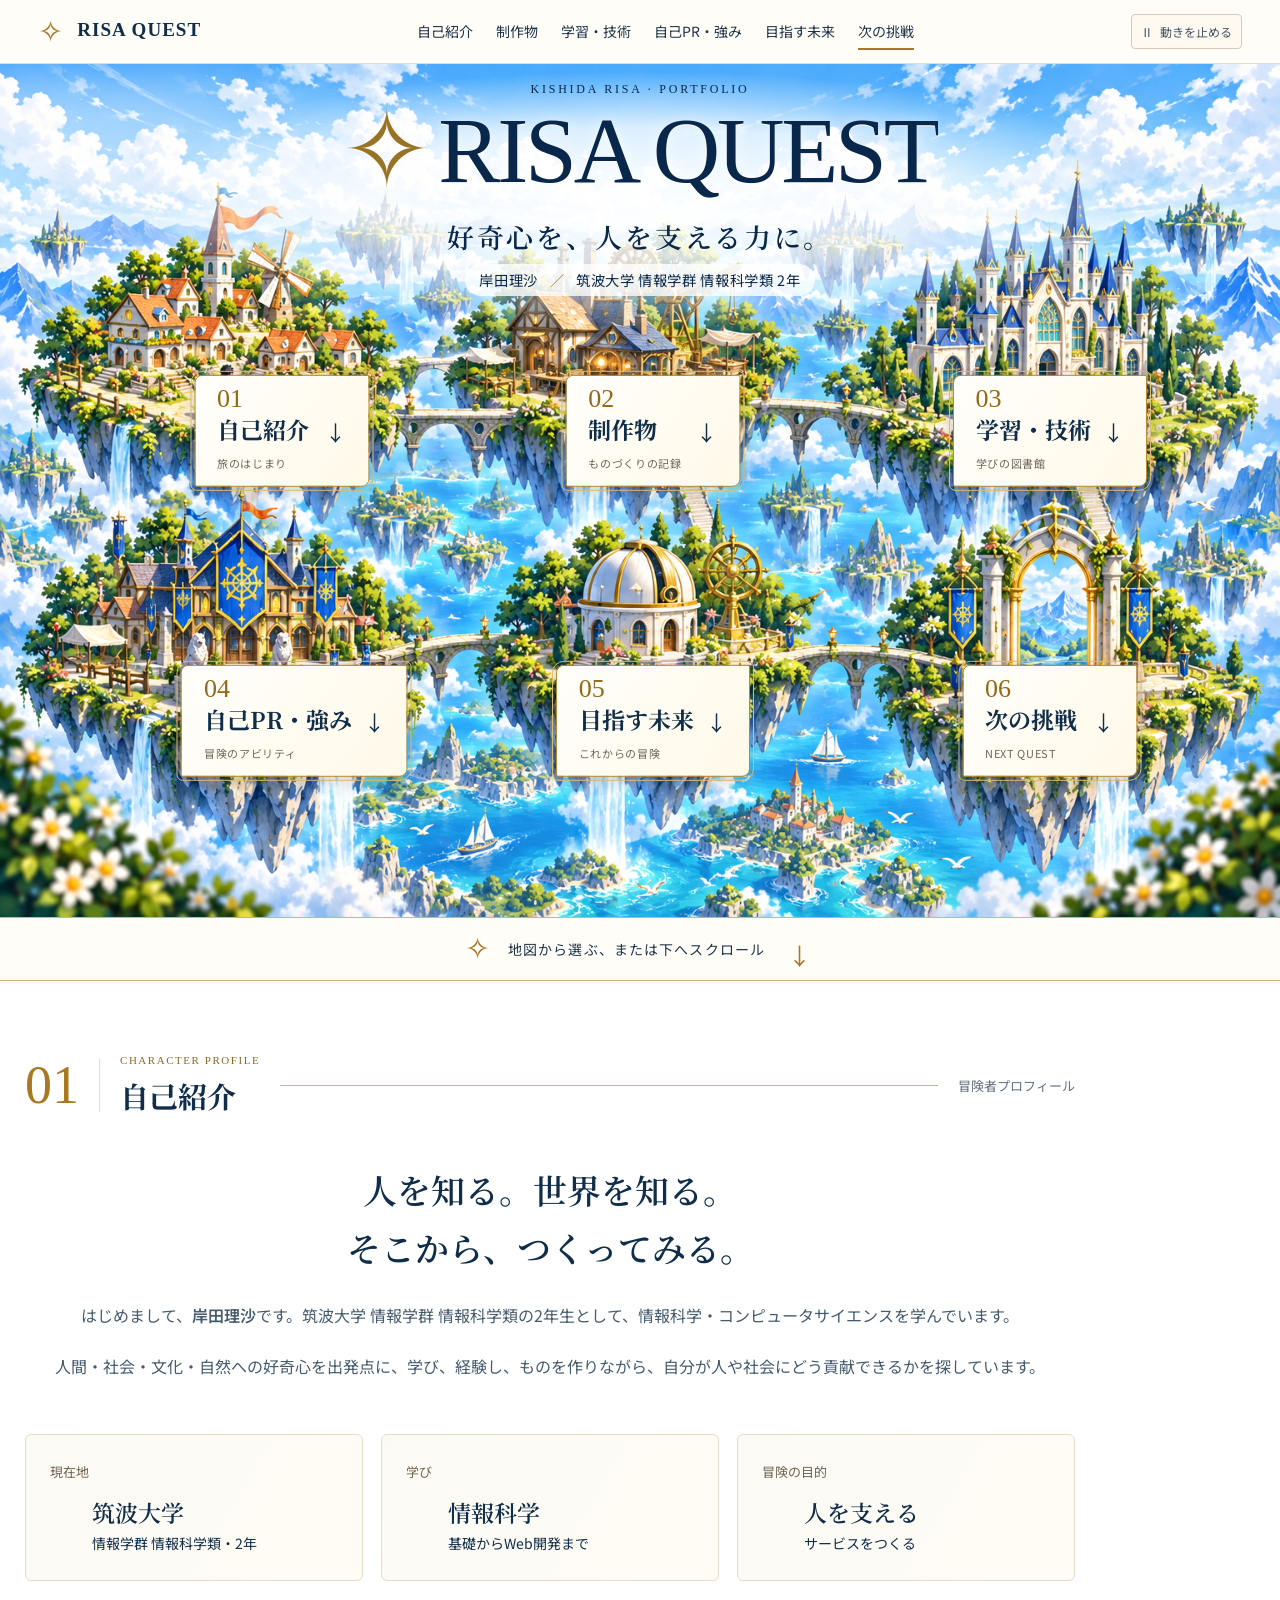
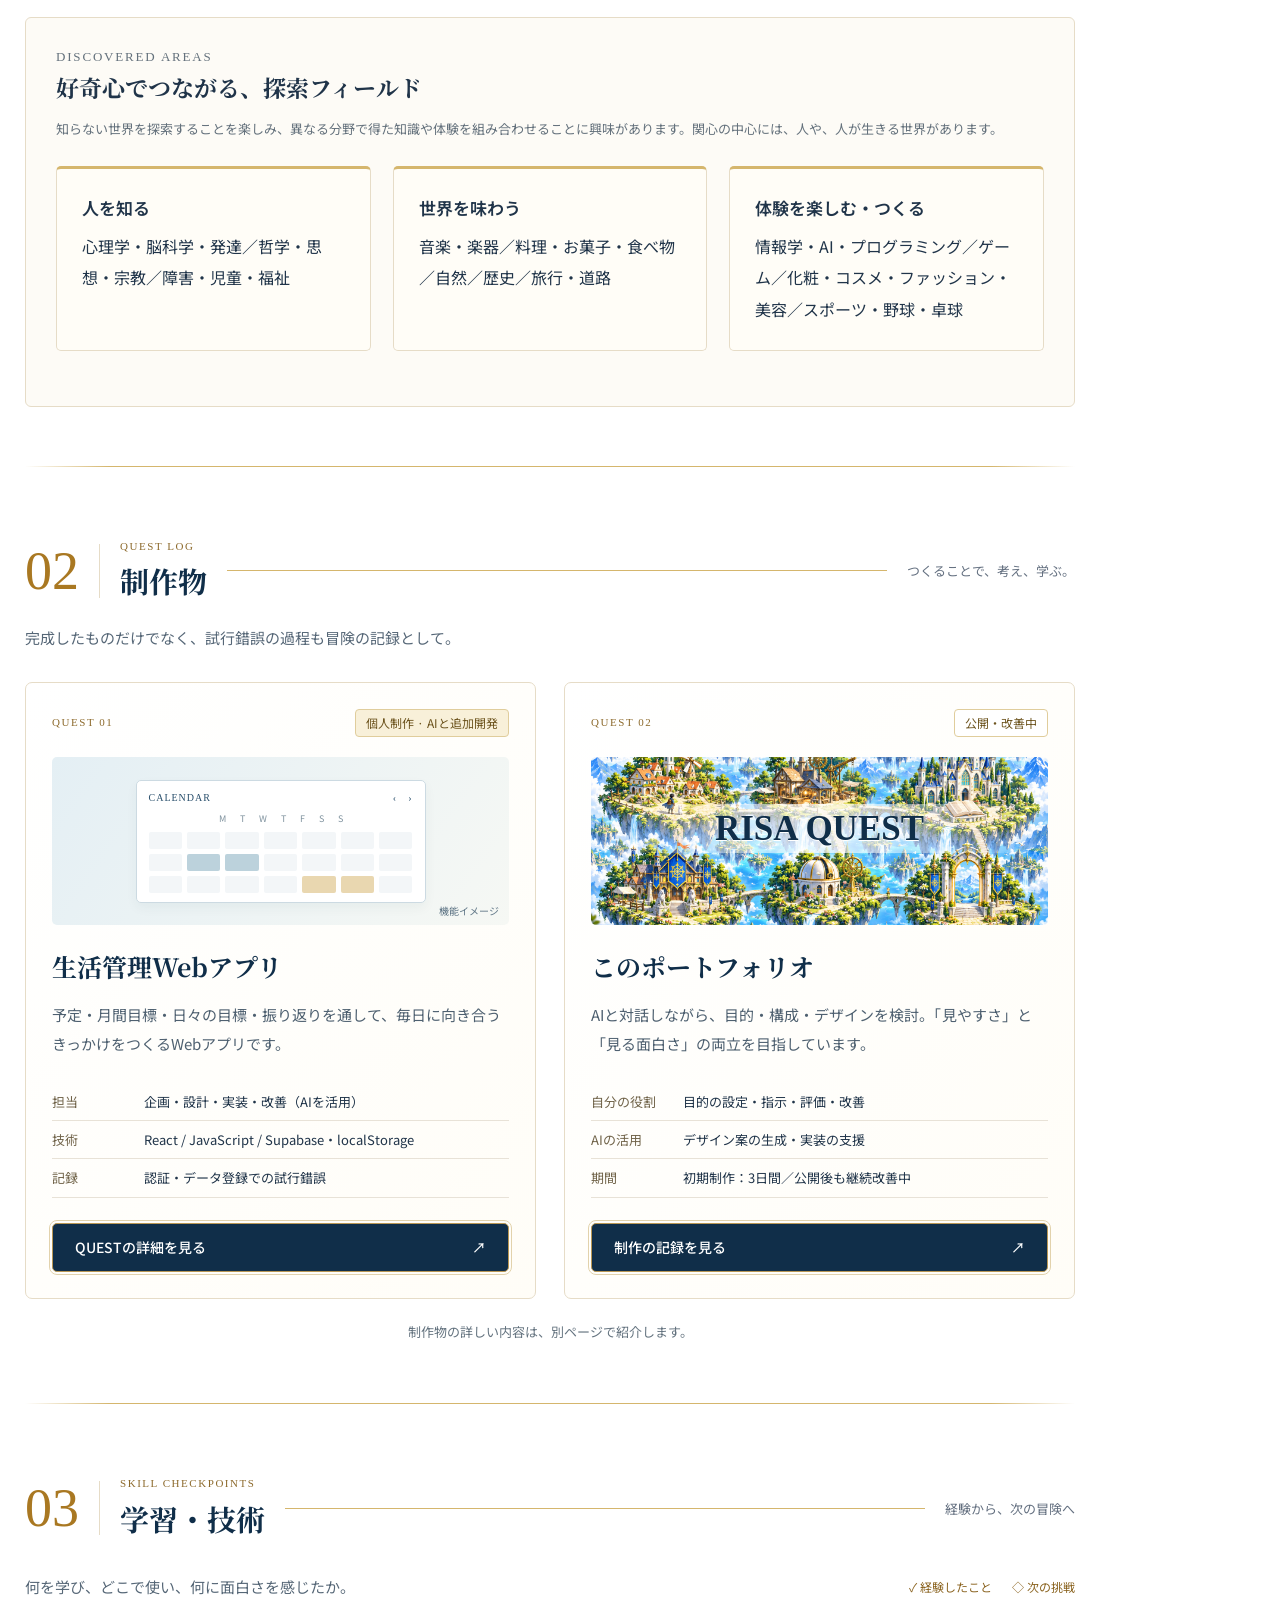
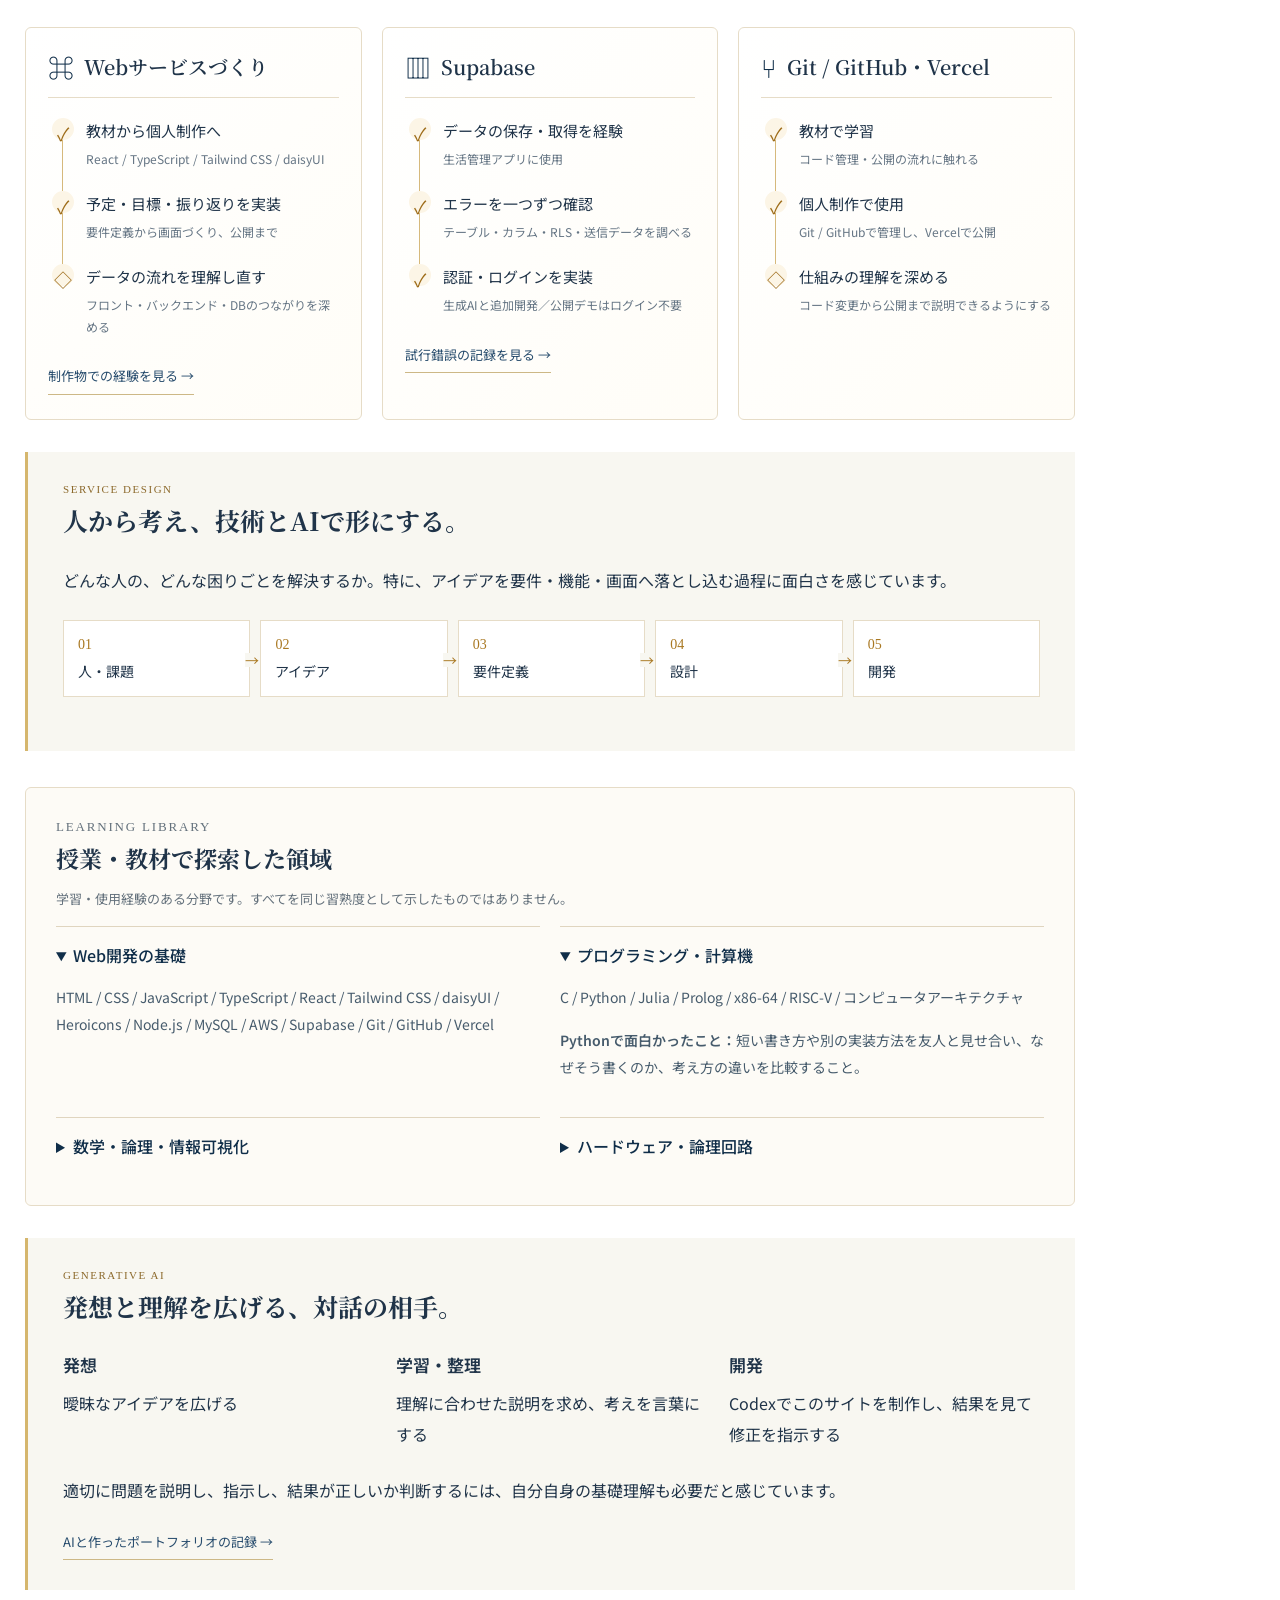
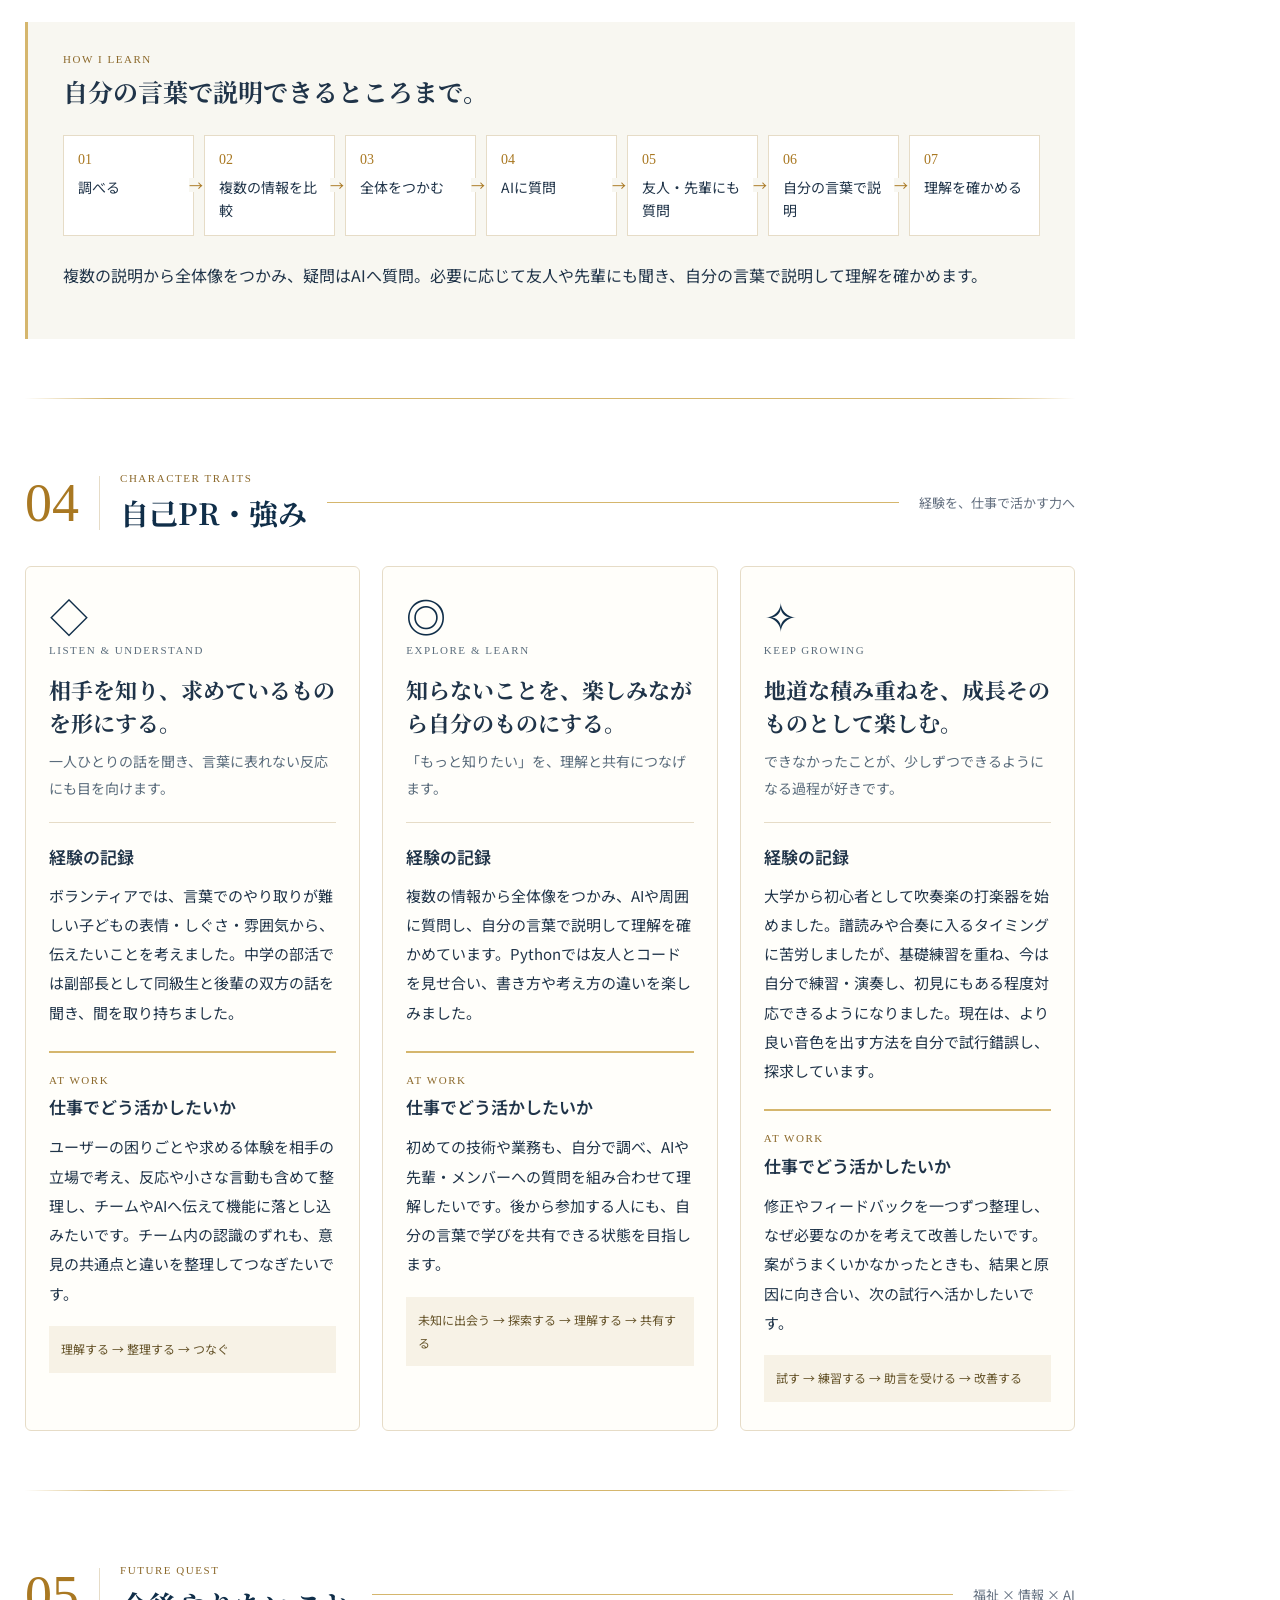
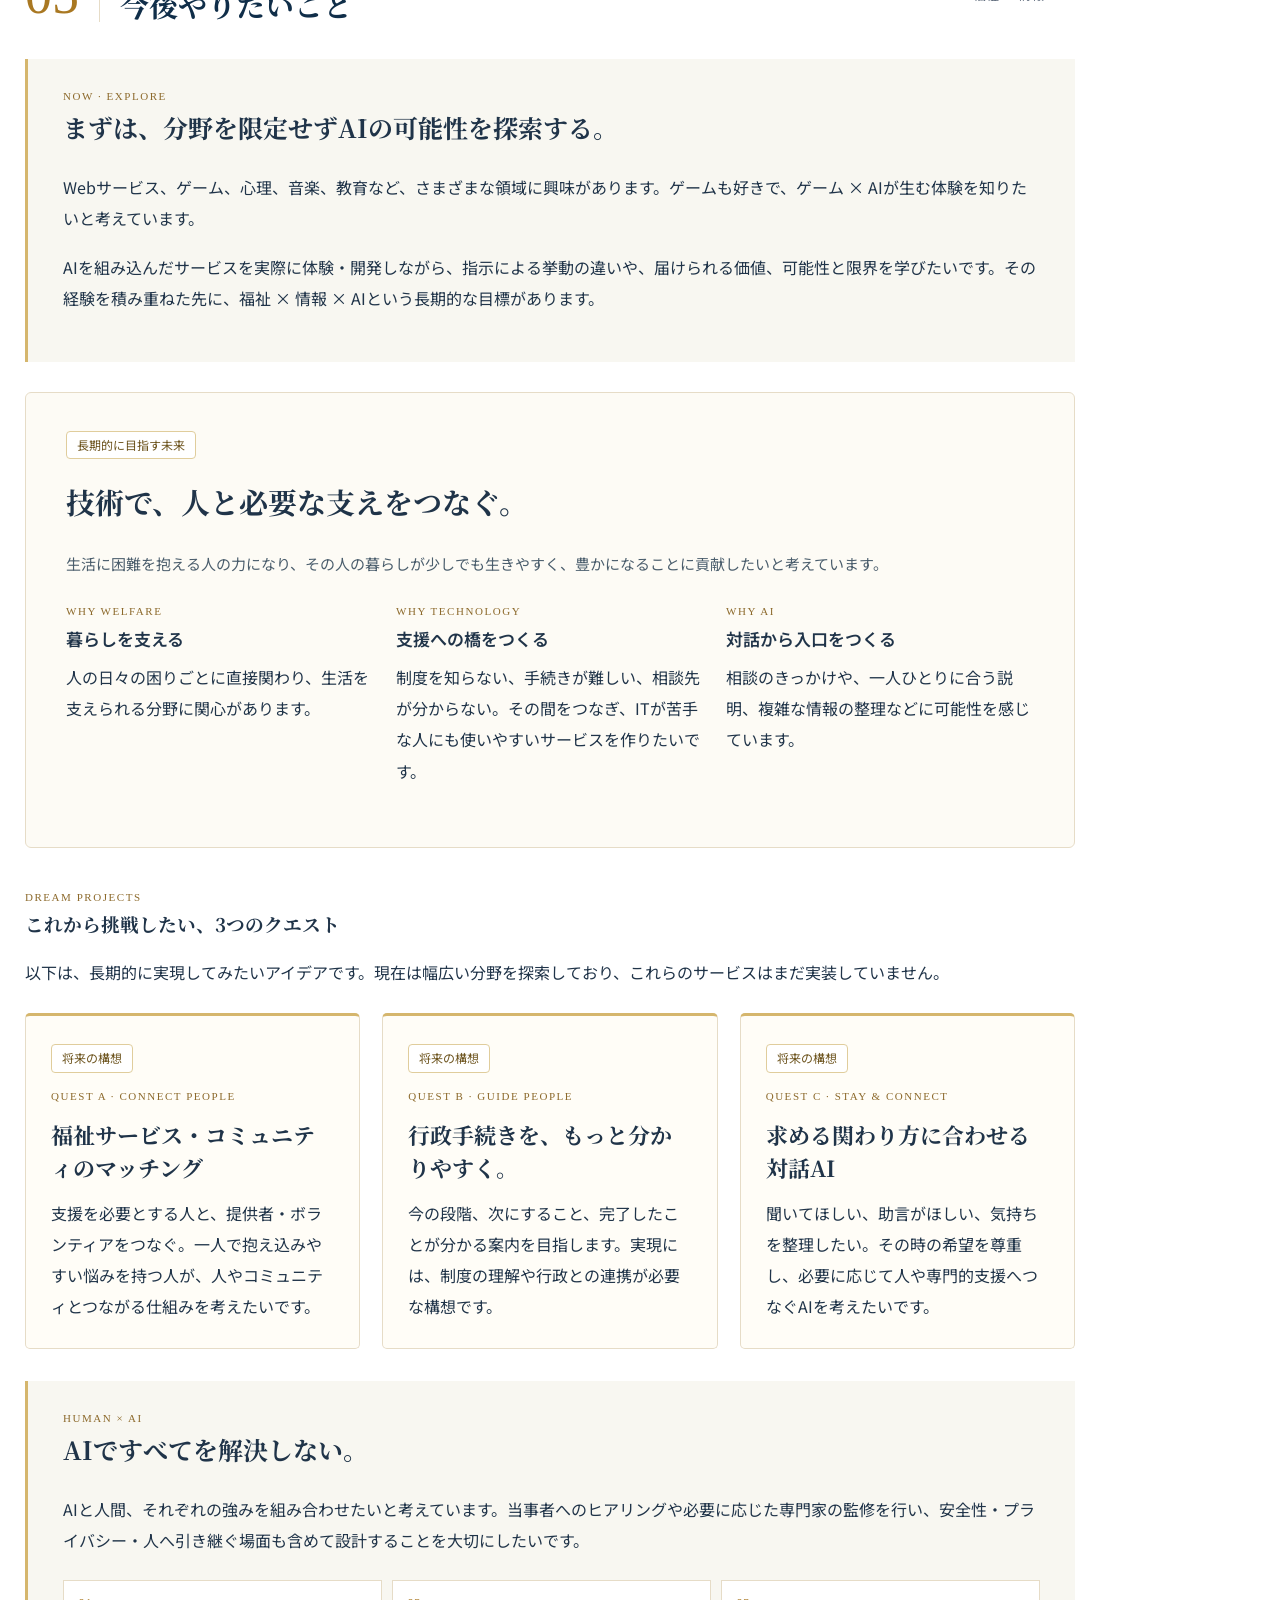
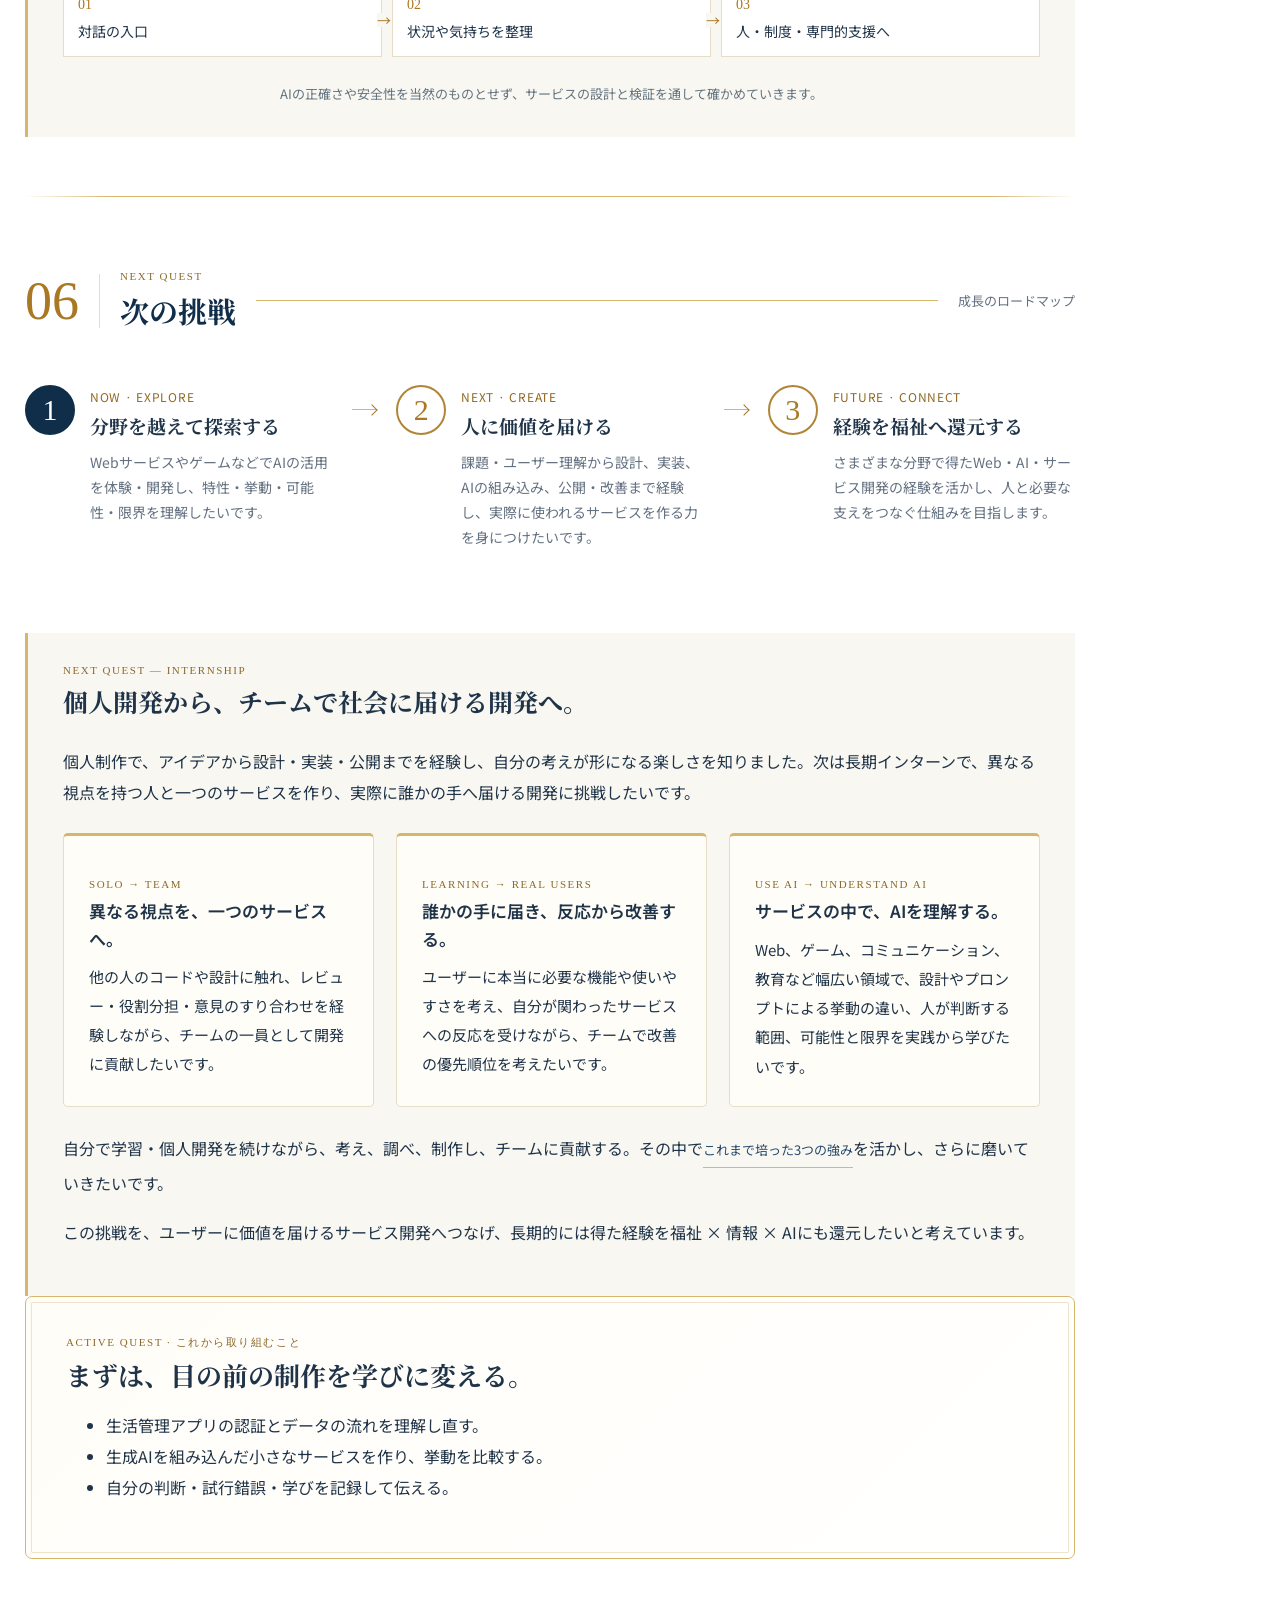
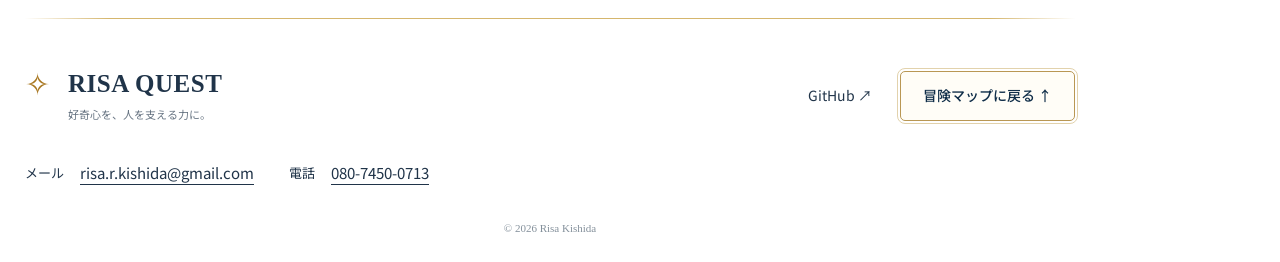
==== commit 030f1450: "Refine adventure trail: profile start and pixel adventurer" ====
--- a/index.html
+++ b/index.html
@@ -1 +1 @@
-<!doctype html><html lang="ja"><head><meta charset="utf-8"><meta name="viewport" content="width=device-width,initial-scale=1"><title>岸田理沙 — 好奇心を、人を支える力に。 | RISA QUEST</title><meta name="description" content="筑波大学情報学群情報科学類2年・岸田理沙の制作と学びの記録。好奇心を、人を支える力に。"><meta name="theme-color" content="#102e49"><meta property="og:title" content="岸田理沙 — 好奇心を、人を支える力に。 | RISA QUEST"><meta property="og:description" content="筑波大学で情報科学を学ぶ岸田理沙のポートフォリオ。福祉 × 情報 × AIの未来へ。"><meta property="og:type" content="website"><link rel="icon" href="data:image/svg+xml,%3Csvg xmlns='http://www.w3.org/2000/svg' viewBox='0 0 40 40'%3E%3Crect width='40' height='40' rx='9' fill='%23102e49'/%3E%3Cpath d='M20 3 24 16 37 20 24 24 20 37 16 24 3 20 16 16Z' fill='%23dfb965'/%3E%3C/svg%3E"><link rel="preload" as="image" href="adventure-map.png" fetchpriority="high"><link rel="stylesheet" href="style.css?v=journey-20261013"><script src="script.js?v=journey-20261013" defer></script></head><body><a class="skip-link" href="#about">本文へスキップ</a><header class="site-header"><a class="small-brand" href="#top"><span aria-hidden="true">✧</span> RISA QUEST</a><nav class="desktop-nav" aria-label="セクション"><a href="#about">自己紹介</a><a href="#works">制作物</a><a href="#skills">学習・技術</a><a href="#strengths">自己PR・強み</a><a href="#future">目指す未来</a><a href="#next">次の挑戦</a></nav><div class="header-actions"><button class="motion-toggle" type="button" aria-pressed="false" aria-label="アニメーションを停止する"><span aria-hidden="true">Ⅱ</span><span class="motion-label">動きを止める</span></button><button class="menu-toggle" type="button" aria-expanded="false" aria-controls="mobile-nav">メニュー ☰</button></div><nav id="mobile-nav" class="mobile-nav" aria-label="モバイルナビゲーション" hidden><a href="#about">自己紹介</a><a href="#works">制作物</a><a href="#skills">学習・技術</a><a href="#strengths">自己PR・強み</a><a href="#future">目指す未来</a><a href="#next">次の挑戦</a></nav></header><main><section class="map-hero" id="top" aria-labelledby="site-title"><div class="world-scene"><img class="map-image" src="adventure-map.png" width="1536" height="1024" alt="村、工房、図書館、ギルド、天文台、未来への門を橋がつなぐ昼の冒険マップ" fetchpriority="high"><div class="sky-motion" aria-hidden="true"><span></span><span></span></div><div class="water-effects" aria-hidden="true"><i class="water water-1"></i><i class="water water-2"></i><i class="water water-3"></i><i class="water water-4"></i><i class="water water-5"></i><i class="water water-6"></i></div><div class="hero-title"><p class="hero-kicker">KISHIDA RISA · PORTFOLIO</p><h1 id="site-title"><span class="logo-compass" aria-hidden="true">✧</span><span class="logo-word">RISA QUEST</span></h1><p class="tagline">好奇心を、人を支える力に。</p><p class="hero-profile">岸田理沙 <span>／</span> 筑波大学 情報学群 情報科学類 2年</p></div><nav class="map-destinations" aria-label="冒険マップ：各地点から同じページ内の紹介へ移動"><a class="destination destination-1" href="#about"><span class="destination-number">01</span><span class="destination-title">自己紹介</span><span class="destination-arrow" aria-hidden="true">↓</span><span class="destination-sub">旅のはじまり</span></a><a class="destination destination-2" href="#works"><span class="destination-number">02</span><span class="destination-title">制作物</span><span class="destination-arrow" aria-hidden="true">↓</span><span class="destination-sub">ものづくりの記録</span></a><a class="destination destination-3" href="#skills"><span class="destination-number">03</span><span class="destination-title">学習・技術</span><span class="destination-arrow" aria-hidden="true">↓</span><span class="destination-sub">学びの図書館</span></a><a class="destination destination-4" href="#strengths"><span class="destination-number">04</span><span class="destination-title">自己PR・強み</span><span class="destination-arrow" aria-hidden="true">↓</span><span class="destination-sub">冒険のアビリティ</span></a><a class="destination destination-5" href="#future"><span class="destination-number">05</span><span class="destination-title">目指す未来</span><span class="destination-arrow" aria-hidden="true">↓</span><span class="destination-sub">これからの冒険</span></a><a class="destination destination-6" href="#next"><span class="destination-number">06</span><span class="destination-title">次の挑戦</span><span class="destination-arrow" aria-hidden="true">↓</span><span class="destination-sub">NEXT QUEST</span></a></nav></div><div class="map-caption"><span aria-hidden="true">✧</span><p>地図から選ぶ、または下へスクロール</p><a href="#about" aria-label="自己紹介へ">↓</a></div></section><section class="chapter" id="about" aria-labelledby="about-title"><div class="chapter-heading reveal"><span class="chapter-number">01</span><div><p class="eyebrow">CHARACTER PROFILE</p><h2 id="about-title">自己紹介</h2></div><span class="chapter-subtitle">冒険者プロフィール</span></div><div class="profile-intro reveal"><p class="section-lead">人を知る。世界を知る。<br>そこから、つくってみる。</p><p>はじめまして、<strong>岸田理沙</strong>です。筑波大学 情報学群 情報科学類の2年生として、情報科学・コンピュータサイエンスを学んでいます。</p><p>人間・社会・文化・自然への好奇心を出発点に、学び、経験し、ものを作りながら、自分が人や社会にどう貢献できるかを探しています。</p></div><dl class="profile-stats stagger"><div class="reveal"><dt>現在地</dt><dd>筑波大学<small>情報学群 情報科学類・2年</small></dd></div><div class="reveal"><dt>学び</dt><dd>情報科学<small>基礎からWeb開発まで</small></dd></div><div class="reveal"><dt>冒険の目的</dt><dd>人を支える<small>サービスをつくる</small></dd></div></dl><div class="learning-catalog reveal"><p class="eyebrow">DISCOVERED AREAS</p><h3>好奇心でつながる、探索フィールド</h3><p>知らない世界を探索することを楽しみ、異なる分野で得た知識や体験を組み合わせることに興味があります。関心の中心には、人や、人が生きる世界があります。</p><div class="rq-grid"><article class="rq-panel"><h4>人を知る</h4><p>心理学・脳科学・発達／哲学・思想・宗教／障害・児童・福祉</p></article><article class="rq-panel"><h4>世界を味わう</h4><p>音楽・楽器／料理・お菓子・食べ物／自然／歴史／旅行・道路</p></article><article class="rq-panel"><h4>体験を楽しむ・つくる</h4><p>情報学・AI・プログラミング／ゲーム／化粧・コスメ・ファッション・美容／スポーツ・野球・卓球</p></article></div></div></section><section class="chapter" id="works" aria-labelledby="works-title"><div class="chapter-heading reveal"><span class="chapter-number">02</span><div><p class="eyebrow">QUEST LOG</p><h2 id="works-title">制作物</h2></div><span class="chapter-subtitle">つくることで、考え、学ぶ。</span></div><p class="chapter-description reveal">完成したものだけでなく、試行錯誤の過程も冒険の記録として。</p><div class="project-grid stagger"><article class="quest-card reveal"><div class="quest-card-top"><span class="eyebrow">QUEST 01</span><span class="badge">個人制作 · AIと追加開発</span></div><div class="project-visual calendar-visual" aria-label="カレンダー機能のイメージ。実際の画面ではありません"><div class="calendar-mini" aria-hidden="true"><div class="calendar-mini-head"><span>CALENDAR</span><span>‹　›</span></div><div class="calendar-days">M　 T　 W　 T　 F　 S　 S</div><div class="calendar-grid"><i class=""></i><i class=""></i><i class=""></i><i class=""></i><i class=""></i><i class=""></i><i class=""></i><i class=""></i><i class="event"></i><i class="event"></i><i class=""></i><i class=""></i><i class=""></i><i class=""></i><i class=""></i><i class=""></i><i class=""></i><i class=""></i><i class="event"></i><i class="event"></i><i class=""></i></div></div><span class="visual-caption">機能イメージ</span></div><h3>生活管理Webアプリ</h3><p>予定・月間目標・日々の目標・振り返りを通して、毎日に向き合うきっかけをつくるWebアプリです。</p><dl class="project-facts"><div><dt>担当</dt><dd>企画・設計・実装・改善（AIを活用）</dd></div><div><dt>技術</dt><dd>React / JavaScript / Supabase・localStorage</dd></div><div><dt>記録</dt><dd>認証・データ登録での試行錯誤</dd></div></dl><a class="button" href="life-management.html">QUESTの詳細を見る <span>↗</span></a></article><article class="quest-card reveal"><div class="quest-card-top"><span class="eyebrow">QUEST 02</span><span class="badge outline">公開・改善中</span></div><div class="project-visual portfolio-visual"><img src="adventure-map.png" width="1536" height="1024" alt="このポートフォリオの冒険マップ" loading="lazy"><span>RISA QUEST</span></div><h3>このポートフォリオ</h3><p>AIと対話しながら、目的・構成・デザインを検討。「見やすさ」と「見る面白さ」の両立を目指しています。</p><dl class="project-facts"><div><dt>自分の役割</dt><dd>目的の設定・指示・評価・改善</dd></div><div><dt>AIの活用</dt><dd>デザイン案の生成・実装の支援</dd></div><div><dt>期間</dt><dd>初期制作：3日間／公開後も継続改善中</dd></div></dl><a class="button" href="portfolio.html">制作の記録を見る <span>↗</span></a></article></div><p class="section-note reveal">制作物の詳しい内容は、別ページで紹介します。</p></section><section class="chapter" id="skills" aria-labelledby="skills-title"><div class="chapter-heading reveal"><span class="chapter-number">03</span><div><p class="eyebrow">SKILL CHECKPOINTS</p><h2 id="skills-title">学習・技術</h2></div><span class="chapter-subtitle">経験から、次の冒険へ</span></div><div class="skill-description reveal"><p>何を学び、どこで使い、何に面白さを感じたか。</p><p class="checkpoint-legend"><span>✓ 経験したこと</span><span>◇ 次の挑戦</span></p></div><div class="skill-grid stagger"><article class="skill-card reveal"><div class="skill-card-heading"><span class="skill-emblem" aria-hidden="true">⌘</span><h3>Webサービスづくり</h3></div><ol class="checkpoints"><li class="completed"><span class="check-symbol">✓</span><div>教材から個人制作へ<small>React / TypeScript / Tailwind CSS / daisyUI</small></div></li><li class="completed"><span class="check-symbol">✓</span><div>予定・目標・振り返りを実装<small>要件定義から画面づくり、公開まで</small></div></li><li class="upcoming"><span class="check-symbol">◇</span><div>データの流れを理解し直す<small>フロント・バックエンド・DBのつながりを深める</small></div></li></ol><a class="inline-link" href="life-management.html">制作物での経験を見る →</a></article><article class="skill-card reveal"><div class="skill-card-heading"><span class="skill-emblem" aria-hidden="true">▥</span><h3>Supabase</h3></div><ol class="checkpoints"><li class="completed"><span class="check-symbol">✓</span><div>データの保存・取得を経験<small>生活管理アプリに使用</small></div></li><li class="completed"><span class="check-symbol">✓</span><div>エラーを一つずつ確認<small>テーブル・カラム・RLS・送信データを調べる</small></div></li><li class="completed"><span class="check-symbol">✓</span><div>認証・ログインを実装<small>生成AIと追加開発／公開デモはログイン不要</small></div></li></ol><a class="inline-link" href="life-management.html#challenge">試行錯誤の記録を見る →</a></article><article class="skill-card reveal"><div class="skill-card-heading"><span class="skill-emblem" aria-hidden="true">⑂</span><h3>Git / GitHub・Vercel</h3></div><ol class="checkpoints"><li class="completed"><span class="check-symbol">✓</span><div>教材で学習<small>コード管理・公開の流れに触れる</small></div></li><li class="completed"><span class="check-symbol">✓</span><div>個人制作で使用<small>Git / GitHubで管理し、Vercelで公開</small></div></li><li class="upcoming"><span class="check-symbol">◇</span><div>仕組みの理解を深める<small>コード変更から公開まで説明できるようにする</small></div></li></ol></article></div><div class="rq-callout reveal"><p class="eyebrow">SERVICE DESIGN</p><h3>人から考え、技術とAIで形にする。</h3><p>どんな人の、どんな困りごとを解決するか。特に、アイデアを要件・機能・画面へ落とし込む過程に面白さを感じています。</p><ol class="rq-flow"><li><span>01</span>人・課題</li><li><span>02</span>アイデア</li><li><span>03</span>要件定義</li><li><span>04</span>設計</li><li><span>05</span>開発</li></ol></div><div class="learning-catalog reveal"><p class="eyebrow">LEARNING LIBRARY</p><h3>授業・教材で探索した領域</h3><p>学習・使用経験のある分野です。すべてを同じ習熟度として示したものではありません。</p><div class="catalog-grid"><details open><summary>Web開発の基礎</summary><p>HTML / CSS / JavaScript / TypeScript / React / Tailwind CSS / daisyUI / Heroicons / Node.js / MySQL / AWS / Supabase / Git / GitHub / Vercel</p></details><details open><summary>プログラミング・計算機</summary><p>C / Python / Julia / Prolog / x86-64 / RISC-V / コンピュータアーキテクチャ</p><p><strong>Pythonで面白かったこと：</strong>短い書き方や別の実装方法を友人と見せ合い、なぜそう書くのか、考え方の違いを比較すること。</p></details><details><summary>数学・論理・情報可視化</summary><p>線形代数、微分積分、確率、数値計算法、命題論理・述語論理、自然演繹、DPLL、論理の形式化。データの尺度水準、多変量データ、グラフや図による情報表現も学びました。</p></details><details><summary>ハードウェア・論理回路</summary><p>Vivado / Verilog HDLで全加算器、Dフリップフロップ、シフトレジスタ、チャタリング検出、7セグメントディスプレイ、センサデータ表示などを学習。RISC-V・Verilatorの演習にも取り組みました。</p></details></div></div><div class="rq-callout reveal"><p class="eyebrow">GENERATIVE AI</p><h3>発想と理解を広げる、対話の相手。</h3><div class="rq-grid"><div><h4>発想</h4><p>曖昧なアイデアを広げる</p></div><div><h4>学習・整理</h4><p>理解に合わせた説明を求め、考えを言葉にする</p></div><div><h4>開発</h4><p>Codexでこのサイトを制作し、結果を見て修正を指示する</p></div></div><p>適切に問題を説明し、指示し、結果が正しいか判断するには、自分自身の基礎理解も必要だと感じています。</p><a class="inline-link" href="portfolio.html">AIと作ったポートフォリオの記録 →</a></div><div class="rq-callout reveal"><p class="eyebrow">HOW I LEARN</p><h3>自分の言葉で説明できるところまで。</h3><ol class="rq-flow"><li><span>01</span>調べる</li><li><span>02</span>複数の情報を比較</li><li><span>03</span>全体をつかむ</li><li><span>04</span>AIに質問</li><li><span>05</span>友人・先輩にも質問</li><li><span>06</span>自分の言葉で説明</li><li><span>07</span>理解を確かめる</li></ol><p>複数の説明から全体像をつかみ、疑問はAIへ質問。必要に応じて友人や先輩にも聞き、自分の言葉で説明して理解を確かめます。</p></div></section><section class="chapter" id="strengths" aria-labelledby="strengths-title"><div class="chapter-heading reveal"><span class="chapter-number">04</span><div><p class="eyebrow">CHARACTER TRAITS</p><h2 id="strengths-title">自己PR・強み</h2></div><span class="chapter-subtitle">経験を、仕事で活かす力へ</span></div><div class="ability-grid stagger"><article class="ability-card reveal"><span class="ability-icon" aria-hidden="true">◇</span><p class="eyebrow">LISTEN & UNDERSTAND</p><h3>相手を知り、求めているものを形にする。</h3><p>一人ひとりの話を聞き、言葉に表れない反応にも目を向けます。</p><div class="rq-evidence"><h4>経験の記録</h4><p>ボランティアでは、言葉でのやり取りが難しい子どもの表情・しぐさ・雰囲気から、伝えたいことを考えました。中学の部活では副部長として同級生と後輩の双方の話を聞き、間を取り持ちました。</p></div><div class="rq-at-work"><p class="eyebrow">AT WORK</p><h4>仕事でどう活かしたいか</h4><p>ユーザーの困りごとや求める体験を相手の立場で考え、反応や小さな言動も含めて整理し、チームやAIへ伝えて機能に落とし込みたいです。チーム内の認識のずれも、意見の共通点と違いを整理してつなぎたいです。</p><p class="rq-trait-route">理解する → 整理する → つなぐ</p></div></article><article class="ability-card reveal"><span class="ability-icon" aria-hidden="true">◎</span><p class="eyebrow">EXPLORE & LEARN</p><h3>知らないことを、楽しみながら自分のものにする。</h3><p>「もっと知りたい」を、理解と共有につなげます。</p><div class="rq-evidence"><h4>経験の記録</h4><p>複数の情報から全体像をつかみ、AIや周囲に質問し、自分の言葉で説明して理解を確かめています。Pythonでは友人とコードを見せ合い、書き方や考え方の違いを楽しみました。</p></div><div class="rq-at-work"><p class="eyebrow">AT WORK</p><h4>仕事でどう活かしたいか</h4><p>初めての技術や業務も、自分で調べ、AIや先輩・メンバーへの質問を組み合わせて理解したいです。後から参加する人にも、自分の言葉で学びを共有できる状態を目指します。</p><p class="rq-trait-route">未知に出会う → 探索する → 理解する → 共有する</p></div></article><article class="ability-card reveal"><span class="ability-icon" aria-hidden="true">✧</span><p class="eyebrow">KEEP GROWING</p><h3>地道な積み重ねを、成長そのものとして楽しむ。</h3><p>できなかったことが、少しずつできるようになる過程が好きです。</p><div class="rq-evidence"><h4>経験の記録</h4><p>大学から初心者として吹奏楽の打楽器を始めました。譜読みや合奏に入るタイミングに苦労しましたが、基礎練習を重ね、今は自分で練習・演奏し、初見にもある程度対応できるようになりました。現在は、より良い音色を出す方法を自分で試行錯誤し、探求しています。</p></div><div class="rq-at-work"><p class="eyebrow">AT WORK</p><h4>仕事でどう活かしたいか</h4><p>修正やフィードバックを一つずつ整理し、なぜ必要なのかを考えて改善したいです。案がうまくいかなかったときも、結果と原因に向き合い、次の試行へ活かしたいです。</p><p class="rq-trait-route">試す → 練習する → 助言を受ける → 改善する</p></div></article></div></section><section class="chapter" id="future" aria-labelledby="future-title"><div class="chapter-heading reveal"><span class="chapter-number">05</span><div><p class="eyebrow">FUTURE QUEST</p><h2 id="future-title">今後やりたいこと</h2></div><span class="chapter-subtitle">福祉 × 情報 × AI</span></div><div class="rq-callout reveal"><p class="eyebrow">NOW · EXPLORE</p><h3>まずは、分野を限定せずAIの可能性を探索する。</h3><p>Webサービス、ゲーム、心理、音楽、教育など、さまざまな領域に興味があります。ゲームも好きで、ゲーム × AIが生む体験を知りたいと考えています。</p><p>AIを組み込んだサービスを実際に体験・開発しながら、指示による挙動の違いや、届けられる価値、可能性と限界を学びたいです。その経験を積み重ねた先に、福祉 × 情報 × AIという長期的な目標があります。</p></div><div class="future-message reveal"><span class="badge outline">長期的に目指す未来</span><h3>技術で、人と必要な支えをつなぐ。</h3><p>生活に困難を抱える人の力になり、その人の暮らしが少しでも生きやすく、豊かになることに貢献したいと考えています。</p><div class="rq-grid"><article><p class="eyebrow">WHY WELFARE</p><h4>暮らしを支える</h4><p>人の日々の困りごとに直接関わり、生活を支えられる分野に関心があります。</p></article><article><p class="eyebrow">WHY TECHNOLOGY</p><h4>支援への橋をつくる</h4><p>制度を知らない、手続きが難しい、相談先が分からない。その間をつなぎ、ITが苦手な人にも使いやすいサービスを作りたいです。</p></article><article><p class="eyebrow">WHY AI</p><h4>対話から入口をつくる</h4><p>相談のきっかけや、一人ひとりに合う説明、複雑な情報の整理などに可能性を感じています。</p></article></div></div><div class="rq-section-intro reveal"><p class="eyebrow">DREAM PROJECTS</p><h3>これから挑戦したい、3つのクエスト</h3><p>以下は、長期的に実現してみたいアイデアです。現在は幅広い分野を探索しており、これらのサービスはまだ実装していません。</p></div><div class="rq-grid stagger"><article class="rq-panel reveal"><span class="badge outline">将来の構想</span><p class="eyebrow">QUEST A · CONNECT PEOPLE</p><h3>福祉サービス・コミュニティのマッチング</h3><p>支援を必要とする人と、提供者・ボランティアをつなぐ。一人で抱え込みやすい悩みを持つ人が、人やコミュニティとつながる仕組みを考えたいです。</p></article><article class="rq-panel reveal"><span class="badge outline">将来の構想</span><p class="eyebrow">QUEST B · GUIDE PEOPLE</p><h3>行政手続きを、もっと分かりやすく。</h3><p>今の段階、次にすること、完了したことが分かる案内を目指します。実現には、制度の理解や行政との連携が必要な構想です。</p></article><article class="rq-panel reveal"><span class="badge outline">将来の構想</span><p class="eyebrow">QUEST C · STAY & CONNECT</p><h3>求める関わり方に合わせる対話AI</h3><p>聞いてほしい、助言がほしい、気持ちを整理したい。その時の希望を尊重し、必要に応じて人や専門的支援へつなぐAIを考えたいです。</p></article></div><div class="rq-callout reveal"><p class="eyebrow">HUMAN × AI</p><h3>AIですべてを解決しない。</h3><p>AIと人間、それぞれの強みを組み合わせたいと考えています。当事者へのヒアリングや必要に応じた専門家の監修を行い、安全性・プライバシー・人へ引き継ぐ場面も含めて設計することを大切にしたいです。</p><ol class="rq-flow"><li><span>01</span>対話の入口</li><li><span>02</span>状況や気持ちを整理</li><li><span>03</span>人・制度・専門的支援へ</li></ol><p class="section-note">AIの正確さや安全性を当然のものとせず、サービスの設計と検証を通して確かめていきます。</p></div></section><section class="chapter" id="next" aria-labelledby="next-title"><div class="chapter-heading reveal"><span class="chapter-number">06</span><div><p class="eyebrow">NEXT QUEST</p><h2 id="next-title">次の挑戦</h2></div><span class="chapter-subtitle">成長のロードマップ</span></div><div class="journey-route reveal"><article><span class="route-marker current">1</span><div><p class="route-label">NOW · EXPLORE</p><h3>分野を越えて探索する</h3><p>WebサービスやゲームなどでAIの活用を体験・開発し、特性・挙動・可能性・限界を理解したいです。</p></div></article><span class="route-connector" aria-hidden="true"></span><article><span class="route-marker ">2</span><div><p class="route-label">NEXT · CREATE</p><h3>人に価値を届ける</h3><p>課題・ユーザー理解から設計、実装、AIの組み込み、公開・改善まで経験し、実際に使われるサービスを作る力を身につけたいです。</p></div></article><span class="route-connector" aria-hidden="true"></span><article><span class="route-marker ">3</span><div><p class="route-label">FUTURE · CONNECT</p><h3>経験を福祉へ還元する</h3><p>さまざまな分野で得たWeb・AI・サービス開発の経験を活かし、人と必要な支えをつなぐ仕組みを目指します。</p></div></article></div><div class="rq-callout reveal" id="internship"><p class="eyebrow">NEXT QUEST — INTERNSHIP</p><h3>個人開発から、チームで社会に届ける開発へ。</h3><p>個人制作で、アイデアから設計・実装・公開までを経験し、自分の考えが形になる楽しさを知りました。次は長期インターンで、異なる視点を持つ人と一つのサービスを作り、実際に誰かの手へ届ける開発に挑戦したいです。</p><div class="rq-grid"><article class="rq-panel"><p class="eyebrow">SOLO → TEAM</p><h4>異なる視点を、一つのサービスへ。</h4><p>他の人のコードや設計に触れ、レビュー・役割分担・意見のすり合わせを経験しながら、チームの一員として開発に貢献したいです。</p></article><article class="rq-panel"><p class="eyebrow">LEARNING → REAL USERS</p><h4>誰かの手に届き、反応から改善する。</h4><p>ユーザーに本当に必要な機能や使いやすさを考え、自分が関わったサービスへの反応を受けながら、チームで改善の優先順位を考えたいです。</p></article><article class="rq-panel"><p class="eyebrow">USE AI → UNDERSTAND AI</p><h4>サービスの中で、AIを理解する。</h4><p>Web、ゲーム、コミュニケーション、教育など幅広い領域で、設計やプロンプトによる挙動の違い、人が判断する範囲、可能性と限界を実践から学びたいです。</p></article></div><p>自分で学習・個人開発を続けながら、考え、調べ、制作し、チームに貢献する。その中で<a class="inline-link" href="#strengths">これまで培った3つの強み</a>を活かし、さらに磨いていきたいです。</p><p>この挑戦を、ユーザーに価値を届けるサービス開発へつなげ、長期的には得た経験を福祉 × 情報 × AIにも還元したいと考えています。</p></div><div class="quest-letter reveal"><p class="eyebrow">ACTIVE QUEST · これから取り組むこと</p><h3>まずは、目の前の制作を学びに変える。</h3><ul><li>生活管理アプリの認証とデータの流れを理解し直す。</li><li>生成AIを組み込んだ小さなサービスを作り、挙動を比較する。</li><li>自分の判断・試行錯誤・学びを記録して伝える。</li></ul></div></section></main><footer class="site-footer" id="contact"><div class="footer-brand"><span aria-hidden="true">✧</span><strong>RISA QUEST</strong><p>好奇心を、人を支える力に。</p></div><div class="footer-links"><a href="https://github.com/risa-zp" target="_blank" rel="noopener noreferrer">GitHub ↗</a><a class="button light" href="#top">冒険マップに戻る ↑</a></div><dl class="footer-contact"><div><dt>メール</dt><dd><a href="mailto:risa.r.kishida@gmail.com">risa.r.kishida@gmail.com</a></dd></div><div><dt>電話</dt><dd><a href="tel:08074500713">080-7450-0713</a></dd></div></dl><p class="copyright">© 2026 Risa Kishida</p></footer><a class="back-map" href="#top" aria-label="冒険マップに戻る"><span aria-hidden="true">✧</span>MAP ↑</a></body></html>+<!doctype html><html lang="ja"><head><meta charset="utf-8"><meta name="viewport" content="width=device-width,initial-scale=1"><title>岸田理沙 — 好奇心を、人を支える力に。 | RISA QUEST</title><meta name="description" content="筑波大学情報学群情報科学類2年・岸田理沙の制作と学びの記録。好奇心を、人を支える力に。"><meta name="theme-color" content="#102e49"><meta property="og:title" content="岸田理沙 — 好奇心を、人を支える力に。 | RISA QUEST"><meta property="og:description" content="筑波大学で情報科学を学ぶ岸田理沙のポートフォリオ。福祉 × 情報 × AIの未来へ。"><meta property="og:type" content="website"><link rel="icon" href="data:image/svg+xml,%3Csvg xmlns='http://www.w3.org/2000/svg' viewBox='0 0 40 40'%3E%3Crect width='40' height='40' rx='9' fill='%23102e49'/%3E%3Cpath d='M20 3 24 16 37 20 24 24 20 37 16 24 3 20 16 16Z' fill='%23dfb965'/%3E%3C/svg%3E"><link rel="preload" as="image" href="adventure-map.png" fetchpriority="high"><link rel="stylesheet" href="style.css?v=journey-pixel-20261013"><script src="script.js?v=journey-pixel-20261013" defer></script></head><body><a class="skip-link" href="#about">本文へスキップ</a><header class="site-header"><a class="small-brand" href="#top"><span aria-hidden="true">✧</span> RISA QUEST</a><nav class="desktop-nav" aria-label="セクション"><a href="#about">自己紹介</a><a href="#works">制作物</a><a href="#skills">学習・技術</a><a href="#strengths">自己PR・強み</a><a href="#future">目指す未来</a><a href="#next">次の挑戦</a></nav><div class="header-actions"><button class="motion-toggle" type="button" aria-pressed="false" aria-label="アニメーションを停止する"><span aria-hidden="true">Ⅱ</span><span class="motion-label">動きを止める</span></button><button class="menu-toggle" type="button" aria-expanded="false" aria-controls="mobile-nav">メニュー ☰</button></div><nav id="mobile-nav" class="mobile-nav" aria-label="モバイルナビゲーション" hidden><a href="#about">自己紹介</a><a href="#works">制作物</a><a href="#skills">学習・技術</a><a href="#strengths">自己PR・強み</a><a href="#future">目指す未来</a><a href="#next">次の挑戦</a></nav></header><main><section class="map-hero" id="top" aria-labelledby="site-title"><div class="world-scene"><img class="map-image" src="adventure-map.png" width="1536" height="1024" alt="村、工房、図書館、ギルド、天文台、未来への門を橋がつなぐ昼の冒険マップ" fetchpriority="high"><div class="sky-motion" aria-hidden="true"><span></span><span></span></div><div class="water-effects" aria-hidden="true"><i class="water water-1"></i><i class="water water-2"></i><i class="water water-3"></i><i class="water water-4"></i><i class="water water-5"></i><i class="water water-6"></i></div><div class="hero-title"><p class="hero-kicker">KISHIDA RISA · PORTFOLIO</p><h1 id="site-title"><span class="logo-compass" aria-hidden="true">✧</span><span class="logo-word">RISA QUEST</span></h1><p class="tagline">好奇心を、人を支える力に。</p><p class="hero-profile">岸田理沙 <span>／</span> 筑波大学 情報学群 情報科学類 2年</p></div><nav class="map-destinations" aria-label="冒険マップ：各地点から同じページ内の紹介へ移動"><a class="destination destination-1" href="#about"><span class="destination-number">01</span><span class="destination-title">自己紹介</span><span class="destination-arrow" aria-hidden="true">↓</span><span class="destination-sub">旅のはじまり</span></a><a class="destination destination-2" href="#works"><span class="destination-number">02</span><span class="destination-title">制作物</span><span class="destination-arrow" aria-hidden="true">↓</span><span class="destination-sub">ものづくりの記録</span></a><a class="destination destination-3" href="#skills"><span class="destination-number">03</span><span class="destination-title">学習・技術</span><span class="destination-arrow" aria-hidden="true">↓</span><span class="destination-sub">学びの図書館</span></a><a class="destination destination-4" href="#strengths"><span class="destination-number">04</span><span class="destination-title">自己PR・強み</span><span class="destination-arrow" aria-hidden="true">↓</span><span class="destination-sub">冒険のアビリティ</span></a><a class="destination destination-5" href="#future"><span class="destination-number">05</span><span class="destination-title">目指す未来</span><span class="destination-arrow" aria-hidden="true">↓</span><span class="destination-sub">これからの冒険</span></a><a class="destination destination-6" href="#next"><span class="destination-number">06</span><span class="destination-title">次の挑戦</span><span class="destination-arrow" aria-hidden="true">↓</span><span class="destination-sub">NEXT QUEST</span></a></nav></div><div class="map-caption"><span aria-hidden="true">✧</span><p>地図から選ぶ、または下へスクロール</p><a href="#about" aria-label="自己紹介へ">↓</a></div></section><section class="chapter" id="about" aria-labelledby="about-title"><div class="chapter-heading reveal"><span class="chapter-number">01</span><div><p class="eyebrow">CHARACTER PROFILE</p><h2 id="about-title">自己紹介</h2></div><span class="chapter-subtitle">冒険者プロフィール</span></div><div class="profile-intro reveal"><p class="section-lead">人を知る。世界を知る。<br>そこから、つくってみる。</p><p>はじめまして、<strong>岸田理沙</strong>です。筑波大学 情報学群 情報科学類の2年生として、情報科学・コンピュータサイエンスを学んでいます。</p><p>人間・社会・文化・自然への好奇心を出発点に、学び、経験し、ものを作りながら、自分が人や社会にどう貢献できるかを探しています。</p></div><dl class="profile-stats stagger"><div class="reveal"><dt>現在地</dt><dd>筑波大学<small>情報学群 情報科学類・2年</small></dd></div><div class="reveal"><dt>学び</dt><dd>情報科学<small>基礎からWeb開発まで</small></dd></div><div class="reveal"><dt>冒険の目的</dt><dd>人を支える<small>サービスをつくる</small></dd></div></dl><div class="learning-catalog reveal"><p class="eyebrow">DISCOVERED AREAS</p><h3>好奇心でつながる、探索フィールド</h3><p>知らない世界を探索することを楽しみ、異なる分野で得た知識や体験を組み合わせることに興味があります。関心の中心には、人や、人が生きる世界があります。</p><div class="rq-grid"><article class="rq-panel"><h4>人を知る</h4><p>心理学・脳科学・発達／哲学・思想・宗教／障害・児童・福祉</p></article><article class="rq-panel"><h4>世界を味わう</h4><p>音楽・楽器／料理・お菓子・食べ物／自然／歴史／旅行・道路</p></article><article class="rq-panel"><h4>体験を楽しむ・つくる</h4><p>情報学・AI・プログラミング／ゲーム／化粧・コスメ・ファッション・美容／スポーツ・野球・卓球</p></article></div></div></section><section class="chapter" id="works" aria-labelledby="works-title"><div class="chapter-heading reveal"><span class="chapter-number">02</span><div><p class="eyebrow">QUEST LOG</p><h2 id="works-title">制作物</h2></div><span class="chapter-subtitle">つくることで、考え、学ぶ。</span></div><p class="chapter-description reveal">完成したものだけでなく、試行錯誤の過程も冒険の記録として。</p><div class="project-grid stagger"><article class="quest-card reveal"><div class="quest-card-top"><span class="eyebrow">QUEST 01</span><span class="badge">個人制作 · AIと追加開発</span></div><div class="project-visual calendar-visual" aria-label="カレンダー機能のイメージ。実際の画面ではありません"><div class="calendar-mini" aria-hidden="true"><div class="calendar-mini-head"><span>CALENDAR</span><span>‹　›</span></div><div class="calendar-days">M　 T　 W　 T　 F　 S　 S</div><div class="calendar-grid"><i class=""></i><i class=""></i><i class=""></i><i class=""></i><i class=""></i><i class=""></i><i class=""></i><i class=""></i><i class="event"></i><i class="event"></i><i class=""></i><i class=""></i><i class=""></i><i class=""></i><i class=""></i><i class=""></i><i class=""></i><i class=""></i><i class="event"></i><i class="event"></i><i class=""></i></div></div><span class="visual-caption">機能イメージ</span></div><h3>生活管理Webアプリ</h3><p>予定・月間目標・日々の目標・振り返りを通して、毎日に向き合うきっかけをつくるWebアプリです。</p><dl class="project-facts"><div><dt>担当</dt><dd>企画・設計・実装・改善（AIを活用）</dd></div><div><dt>技術</dt><dd>React / JavaScript / Supabase・localStorage</dd></div><div><dt>記録</dt><dd>認証・データ登録での試行錯誤</dd></div></dl><a class="button" href="life-management.html">QUESTの詳細を見る <span>↗</span></a></article><article class="quest-card reveal"><div class="quest-card-top"><span class="eyebrow">QUEST 02</span><span class="badge outline">公開・改善中</span></div><div class="project-visual portfolio-visual"><img src="adventure-map.png" width="1536" height="1024" alt="このポートフォリオの冒険マップ" loading="lazy"><span>RISA QUEST</span></div><h3>このポートフォリオ</h3><p>AIと対話しながら、目的・構成・デザインを検討。「見やすさ」と「見る面白さ」の両立を目指しています。</p><dl class="project-facts"><div><dt>自分の役割</dt><dd>目的の設定・指示・評価・改善</dd></div><div><dt>AIの活用</dt><dd>デザイン案の生成・実装の支援</dd></div><div><dt>期間</dt><dd>初期制作：3日間／公開後も継続改善中</dd></div></dl><a class="button" href="portfolio.html">制作の記録を見る <span>↗</span></a></article></div><p class="section-note reveal">制作物の詳しい内容は、別ページで紹介します。</p></section><section class="chapter" id="skills" aria-labelledby="skills-title"><div class="chapter-heading reveal"><span class="chapter-number">03</span><div><p class="eyebrow">SKILL CHECKPOINTS</p><h2 id="skills-title">学習・技術</h2></div><span class="chapter-subtitle">経験から、次の冒険へ</span></div><div class="skill-description reveal"><p>何を学び、どこで使い、何に面白さを感じたか。</p><p class="checkpoint-legend"><span>✓ 経験したこと</span><span>◇ 次の挑戦</span></p></div><div class="skill-grid stagger"><article class="skill-card reveal"><div class="skill-card-heading"><span class="skill-emblem" aria-hidden="true">⌘</span><h3>Webサービスづくり</h3></div><ol class="checkpoints"><li class="completed"><span class="check-symbol">✓</span><div>教材から個人制作へ<small>React / TypeScript / Tailwind CSS / daisyUI</small></div></li><li class="completed"><span class="check-symbol">✓</span><div>予定・目標・振り返りを実装<small>要件定義から画面づくり、公開まで</small></div></li><li class="upcoming"><span class="check-symbol">◇</span><div>データの流れを理解し直す<small>フロント・バックエンド・DBのつながりを深める</small></div></li></ol><a class="inline-link" href="life-management.html">制作物での経験を見る →</a></article><article class="skill-card reveal"><div class="skill-card-heading"><span class="skill-emblem" aria-hidden="true">▥</span><h3>Supabase</h3></div><ol class="checkpoints"><li class="completed"><span class="check-symbol">✓</span><div>データの保存・取得を経験<small>生活管理アプリに使用</small></div></li><li class="completed"><span class="check-symbol">✓</span><div>エラーを一つずつ確認<small>テーブル・カラム・RLS・送信データを調べる</small></div></li><li class="completed"><span class="check-symbol">✓</span><div>認証・ログインを実装<small>生成AIと追加開発／公開デモはログイン不要</small></div></li></ol><a class="inline-link" href="life-management.html#challenge">試行錯誤の記録を見る →</a></article><article class="skill-card reveal"><div class="skill-card-heading"><span class="skill-emblem" aria-hidden="true">⑂</span><h3>Git / GitHub・Vercel</h3></div><ol class="checkpoints"><li class="completed"><span class="check-symbol">✓</span><div>教材で学習<small>コード管理・公開の流れに触れる</small></div></li><li class="completed"><span class="check-symbol">✓</span><div>個人制作で使用<small>Git / GitHubで管理し、Vercelで公開</small></div></li><li class="upcoming"><span class="check-symbol">◇</span><div>仕組みの理解を深める<small>コード変更から公開まで説明できるようにする</small></div></li></ol></article></div><div class="rq-callout reveal"><p class="eyebrow">SERVICE DESIGN</p><h3>人から考え、技術とAIで形にする。</h3><p>どんな人の、どんな困りごとを解決するか。特に、アイデアを要件・機能・画面へ落とし込む過程に面白さを感じています。</p><ol class="rq-flow"><li><span>01</span>人・課題</li><li><span>02</span>アイデア</li><li><span>03</span>要件定義</li><li><span>04</span>設計</li><li><span>05</span>開発</li></ol></div><div class="learning-catalog reveal"><p class="eyebrow">LEARNING LIBRARY</p><h3>授業・教材で探索した領域</h3><p>学習・使用経験のある分野です。すべてを同じ習熟度として示したものではありません。</p><div class="catalog-grid"><details open><summary>Web開発の基礎</summary><p>HTML / CSS / JavaScript / TypeScript / React / Tailwind CSS / daisyUI / Heroicons / Node.js / MySQL / AWS / Supabase / Git / GitHub / Vercel</p></details><details open><summary>プログラミング・計算機</summary><p>C / Python / Julia / Prolog / x86-64 / RISC-V / コンピュータアーキテクチャ</p><p><strong>Pythonで面白かったこと：</strong>短い書き方や別の実装方法を友人と見せ合い、なぜそう書くのか、考え方の違いを比較すること。</p></details><details><summary>数学・論理・情報可視化</summary><p>線形代数、微分積分、確率、数値計算法、命題論理・述語論理、自然演繹、DPLL、論理の形式化。データの尺度水準、多変量データ、グラフや図による情報表現も学びました。</p></details><details><summary>ハードウェア・論理回路</summary><p>Vivado / Verilog HDLで全加算器、Dフリップフロップ、シフトレジスタ、チャタリング検出、7セグメントディスプレイ、センサデータ表示などを学習。RISC-V・Verilatorの演習にも取り組みました。</p></details></div></div><div class="rq-callout reveal"><p class="eyebrow">GENERATIVE AI</p><h3>発想と理解を広げる、対話の相手。</h3><div class="rq-grid"><div><h4>発想</h4><p>曖昧なアイデアを広げる</p></div><div><h4>学習・整理</h4><p>理解に合わせた説明を求め、考えを言葉にする</p></div><div><h4>開発</h4><p>Codexでこのサイトを制作し、結果を見て修正を指示する</p></div></div><p>適切に問題を説明し、指示し、結果が正しいか判断するには、自分自身の基礎理解も必要だと感じています。</p><a class="inline-link" href="portfolio.html">AIと作ったポートフォリオの記録 →</a></div><div class="rq-callout reveal"><p class="eyebrow">HOW I LEARN</p><h3>自分の言葉で説明できるところまで。</h3><ol class="rq-flow"><li><span>01</span>調べる</li><li><span>02</span>複数の情報を比較</li><li><span>03</span>全体をつかむ</li><li><span>04</span>AIに質問</li><li><span>05</span>友人・先輩にも質問</li><li><span>06</span>自分の言葉で説明</li><li><span>07</span>理解を確かめる</li></ol><p>複数の説明から全体像をつかみ、疑問はAIへ質問。必要に応じて友人や先輩にも聞き、自分の言葉で説明して理解を確かめます。</p></div></section><section class="chapter" id="strengths" aria-labelledby="strengths-title"><div class="chapter-heading reveal"><span class="chapter-number">04</span><div><p class="eyebrow">CHARACTER TRAITS</p><h2 id="strengths-title">自己PR・強み</h2></div><span class="chapter-subtitle">経験を、仕事で活かす力へ</span></div><div class="ability-grid stagger"><article class="ability-card reveal"><span class="ability-icon" aria-hidden="true">◇</span><p class="eyebrow">LISTEN & UNDERSTAND</p><h3>相手を知り、求めているものを形にする。</h3><p>一人ひとりの話を聞き、言葉に表れない反応にも目を向けます。</p><div class="rq-evidence"><h4>経験の記録</h4><p>ボランティアでは、言葉でのやり取りが難しい子どもの表情・しぐさ・雰囲気から、伝えたいことを考えました。中学の部活では副部長として同級生と後輩の双方の話を聞き、間を取り持ちました。</p></div><div class="rq-at-work"><p class="eyebrow">AT WORK</p><h4>仕事でどう活かしたいか</h4><p>ユーザーの困りごとや求める体験を相手の立場で考え、反応や小さな言動も含めて整理し、チームやAIへ伝えて機能に落とし込みたいです。チーム内の認識のずれも、意見の共通点と違いを整理してつなぎたいです。</p><p class="rq-trait-route">理解する → 整理する → つなぐ</p></div></article><article class="ability-card reveal"><span class="ability-icon" aria-hidden="true">◎</span><p class="eyebrow">EXPLORE & LEARN</p><h3>知らないことを、楽しみながら自分のものにする。</h3><p>「もっと知りたい」を、理解と共有につなげます。</p><div class="rq-evidence"><h4>経験の記録</h4><p>複数の情報から全体像をつかみ、AIや周囲に質問し、自分の言葉で説明して理解を確かめています。Pythonでは友人とコードを見せ合い、書き方や考え方の違いを楽しみました。</p></div><div class="rq-at-work"><p class="eyebrow">AT WORK</p><h4>仕事でどう活かしたいか</h4><p>初めての技術や業務も、自分で調べ、AIや先輩・メンバーへの質問を組み合わせて理解したいです。後から参加する人にも、自分の言葉で学びを共有できる状態を目指します。</p><p class="rq-trait-route">未知に出会う → 探索する → 理解する → 共有する</p></div></article><article class="ability-card reveal"><span class="ability-icon" aria-hidden="true">✧</span><p class="eyebrow">KEEP GROWING</p><h3>地道な積み重ねを、成長そのものとして楽しむ。</h3><p>できなかったことが、少しずつできるようになる過程が好きです。</p><div class="rq-evidence"><h4>経験の記録</h4><p>大学から初心者として吹奏楽の打楽器を始めました。譜読みや合奏に入るタイミングに苦労しましたが、基礎練習を重ね、今は自分で練習・演奏し、初見にもある程度対応できるようになりました。現在は、より良い音色を出す方法を自分で試行錯誤し、探求しています。</p></div><div class="rq-at-work"><p class="eyebrow">AT WORK</p><h4>仕事でどう活かしたいか</h4><p>修正やフィードバックを一つずつ整理し、なぜ必要なのかを考えて改善したいです。案がうまくいかなかったときも、結果と原因に向き合い、次の試行へ活かしたいです。</p><p class="rq-trait-route">試す → 練習する → 助言を受ける → 改善する</p></div></article></div></section><section class="chapter" id="future" aria-labelledby="future-title"><div class="chapter-heading reveal"><span class="chapter-number">05</span><div><p class="eyebrow">FUTURE QUEST</p><h2 id="future-title">今後やりたいこと</h2></div><span class="chapter-subtitle">福祉 × 情報 × AI</span></div><div class="rq-callout reveal"><p class="eyebrow">NOW · EXPLORE</p><h3>まずは、分野を限定せずAIの可能性を探索する。</h3><p>Webサービス、ゲーム、心理、音楽、教育など、さまざまな領域に興味があります。ゲームも好きで、ゲーム × AIが生む体験を知りたいと考えています。</p><p>AIを組み込んだサービスを実際に体験・開発しながら、指示による挙動の違いや、届けられる価値、可能性と限界を学びたいです。その経験を積み重ねた先に、福祉 × 情報 × AIという長期的な目標があります。</p></div><div class="future-message reveal"><span class="badge outline">長期的に目指す未来</span><h3>技術で、人と必要な支えをつなぐ。</h3><p>生活に困難を抱える人の力になり、その人の暮らしが少しでも生きやすく、豊かになることに貢献したいと考えています。</p><div class="rq-grid"><article><p class="eyebrow">WHY WELFARE</p><h4>暮らしを支える</h4><p>人の日々の困りごとに直接関わり、生活を支えられる分野に関心があります。</p></article><article><p class="eyebrow">WHY TECHNOLOGY</p><h4>支援への橋をつくる</h4><p>制度を知らない、手続きが難しい、相談先が分からない。その間をつなぎ、ITが苦手な人にも使いやすいサービスを作りたいです。</p></article><article><p class="eyebrow">WHY AI</p><h4>対話から入口をつくる</h4><p>相談のきっかけや、一人ひとりに合う説明、複雑な情報の整理などに可能性を感じています。</p></article></div></div><div class="rq-section-intro reveal"><p class="eyebrow">DREAM PROJECTS</p><h3>これから挑戦したい、3つのクエスト</h3><p>以下は、長期的に実現してみたいアイデアです。現在は幅広い分野を探索しており、これらのサービスはまだ実装していません。</p></div><div class="rq-grid stagger"><article class="rq-panel reveal"><span class="badge outline">将来の構想</span><p class="eyebrow">QUEST A · CONNECT PEOPLE</p><h3>福祉サービス・コミュニティのマッチング</h3><p>支援を必要とする人と、提供者・ボランティアをつなぐ。一人で抱え込みやすい悩みを持つ人が、人やコミュニティとつながる仕組みを考えたいです。</p></article><article class="rq-panel reveal"><span class="badge outline">将来の構想</span><p class="eyebrow">QUEST B · GUIDE PEOPLE</p><h3>行政手続きを、もっと分かりやすく。</h3><p>今の段階、次にすること、完了したことが分かる案内を目指します。実現には、制度の理解や行政との連携が必要な構想です。</p></article><article class="rq-panel reveal"><span class="badge outline">将来の構想</span><p class="eyebrow">QUEST C · STAY & CONNECT</p><h3>求める関わり方に合わせる対話AI</h3><p>聞いてほしい、助言がほしい、気持ちを整理したい。その時の希望を尊重し、必要に応じて人や専門的支援へつなぐAIを考えたいです。</p></article></div><div class="rq-callout reveal"><p class="eyebrow">HUMAN × AI</p><h3>AIですべてを解決しない。</h3><p>AIと人間、それぞれの強みを組み合わせたいと考えています。当事者へのヒアリングや必要に応じた専門家の監修を行い、安全性・プライバシー・人へ引き継ぐ場面も含めて設計することを大切にしたいです。</p><ol class="rq-flow"><li><span>01</span>対話の入口</li><li><span>02</span>状況や気持ちを整理</li><li><span>03</span>人・制度・専門的支援へ</li></ol><p class="section-note">AIの正確さや安全性を当然のものとせず、サービスの設計と検証を通して確かめていきます。</p></div></section><section class="chapter" id="next" aria-labelledby="next-title"><div class="chapter-heading reveal"><span class="chapter-number">06</span><div><p class="eyebrow">NEXT QUEST</p><h2 id="next-title">次の挑戦</h2></div><span class="chapter-subtitle">成長のロードマップ</span></div><div class="journey-route reveal"><article><span class="route-marker current">1</span><div><p class="route-label">NOW · EXPLORE</p><h3>分野を越えて探索する</h3><p>WebサービスやゲームなどでAIの活用を体験・開発し、特性・挙動・可能性・限界を理解したいです。</p></div></article><span class="route-connector" aria-hidden="true"></span><article><span class="route-marker ">2</span><div><p class="route-label">NEXT · CREATE</p><h3>人に価値を届ける</h3><p>課題・ユーザー理解から設計、実装、AIの組み込み、公開・改善まで経験し、実際に使われるサービスを作る力を身につけたいです。</p></div></article><span class="route-connector" aria-hidden="true"></span><article><span class="route-marker ">3</span><div><p class="route-label">FUTURE · CONNECT</p><h3>経験を福祉へ還元する</h3><p>さまざまな分野で得たWeb・AI・サービス開発の経験を活かし、人と必要な支えをつなぐ仕組みを目指します。</p></div></article></div><div class="rq-callout reveal" id="internship"><p class="eyebrow">NEXT QUEST — INTERNSHIP</p><h3>個人開発から、チームで社会に届ける開発へ。</h3><p>個人制作で、アイデアから設計・実装・公開までを経験し、自分の考えが形になる楽しさを知りました。次は長期インターンで、異なる視点を持つ人と一つのサービスを作り、実際に誰かの手へ届ける開発に挑戦したいです。</p><div class="rq-grid"><article class="rq-panel"><p class="eyebrow">SOLO → TEAM</p><h4>異なる視点を、一つのサービスへ。</h4><p>他の人のコードや設計に触れ、レビュー・役割分担・意見のすり合わせを経験しながら、チームの一員として開発に貢献したいです。</p></article><article class="rq-panel"><p class="eyebrow">LEARNING → REAL USERS</p><h4>誰かの手に届き、反応から改善する。</h4><p>ユーザーに本当に必要な機能や使いやすさを考え、自分が関わったサービスへの反応を受けながら、チームで改善の優先順位を考えたいです。</p></article><article class="rq-panel"><p class="eyebrow">USE AI → UNDERSTAND AI</p><h4>サービスの中で、AIを理解する。</h4><p>Web、ゲーム、コミュニケーション、教育など幅広い領域で、設計やプロンプトによる挙動の違い、人が判断する範囲、可能性と限界を実践から学びたいです。</p></article></div><p>自分で学習・個人開発を続けながら、考え、調べ、制作し、チームに貢献する。その中で<a class="inline-link" href="#strengths">これまで培った3つの強み</a>を活かし、さらに磨いていきたいです。</p><p>この挑戦を、ユーザーに価値を届けるサービス開発へつなげ、長期的には得た経験を福祉 × 情報 × AIにも還元したいと考えています。</p></div><div class="quest-letter reveal"><p class="eyebrow">ACTIVE QUEST · これから取り組むこと</p><h3>まずは、目の前の制作を学びに変える。</h3><ul><li>生活管理アプリの認証とデータの流れを理解し直す。</li><li>生成AIを組み込んだ小さなサービスを作り、挙動を比較する。</li><li>自分の判断・試行錯誤・学びを記録して伝える。</li></ul></div></section></main><footer class="site-footer" id="contact"><div class="footer-brand"><span aria-hidden="true">✧</span><strong>RISA QUEST</strong><p>好奇心を、人を支える力に。</p></div><div class="footer-links"><a href="https://github.com/risa-zp" target="_blank" rel="noopener noreferrer">GitHub ↗</a><a class="button light" href="#top">冒険マップに戻る ↑</a></div><dl class="footer-contact"><div><dt>メール</dt><dd><a href="mailto:risa.r.kishida@gmail.com">risa.r.kishida@gmail.com</a></dd></div><div><dt>電話</dt><dd><a href="tel:08074500713">080-7450-0713</a></dd></div></dl><p class="copyright">© 2026 Risa Kishida</p></footer><a class="back-map" href="#top" aria-label="冒険マップに戻る"><span aria-hidden="true">✧</span>MAP ↑</a></body></html>
--- a/style.css
+++ b/style.css
@@ -32,3 +32,16 @@
 @media(max-width:1100px){.has-journey main,.has-journey .site-footer{margin-right:46px}.scroll-journey{width:32px;right:5px;top:100px;bottom:85px}.journey-caption,.journey-end,.journey-you,.journey-stop span{display:none}.journey-stop{padding:0;min-height:44px}.journey-traveler{width:27px;height:36px}.journey-road path{stroke-width:2}.journey-stop i{width:7px;height:7px}.journey-stop{left:-8px;right:-3px}.journey-stop i{margin-left:8px}}
 @media(prefers-reduced-motion:reduce){.journey-leg{animation:none!important}}
 @media print{.scroll-journey{display:none}.has-journey main,.has-journey .site-footer{margin-right:auto}}
+
+/* The adventure trail starts with the profile, below the full-width map. */
+.has-journey main{margin-right:0}
+.has-journey main>.chapter{margin-right:180px}
+.scroll-journey{visibility:hidden;opacity:0}
+.scroll-journey.journey-visible{visibility:visible;opacity:1}
+.journey-traveler{width:36px;height:48px}
+.journey-person{image-rendering:pixelated}
+.is-walking .journey-leg{animation:journey-pixel-step .28s steps(2,end) infinite alternate}
+@keyframes journey-pixel-step{from{translate:0 -1px}to{translate:0 1px}}
+@media(max-width:1100px){.has-journey main>.chapter{margin-right:46px}.journey-traveler{width:24px;height:32px}}
+@media(prefers-reduced-motion:reduce){.is-walking .journey-leg{animation:none!important}}
+@media print{.has-journey main>.chapter{margin-right:auto}}
